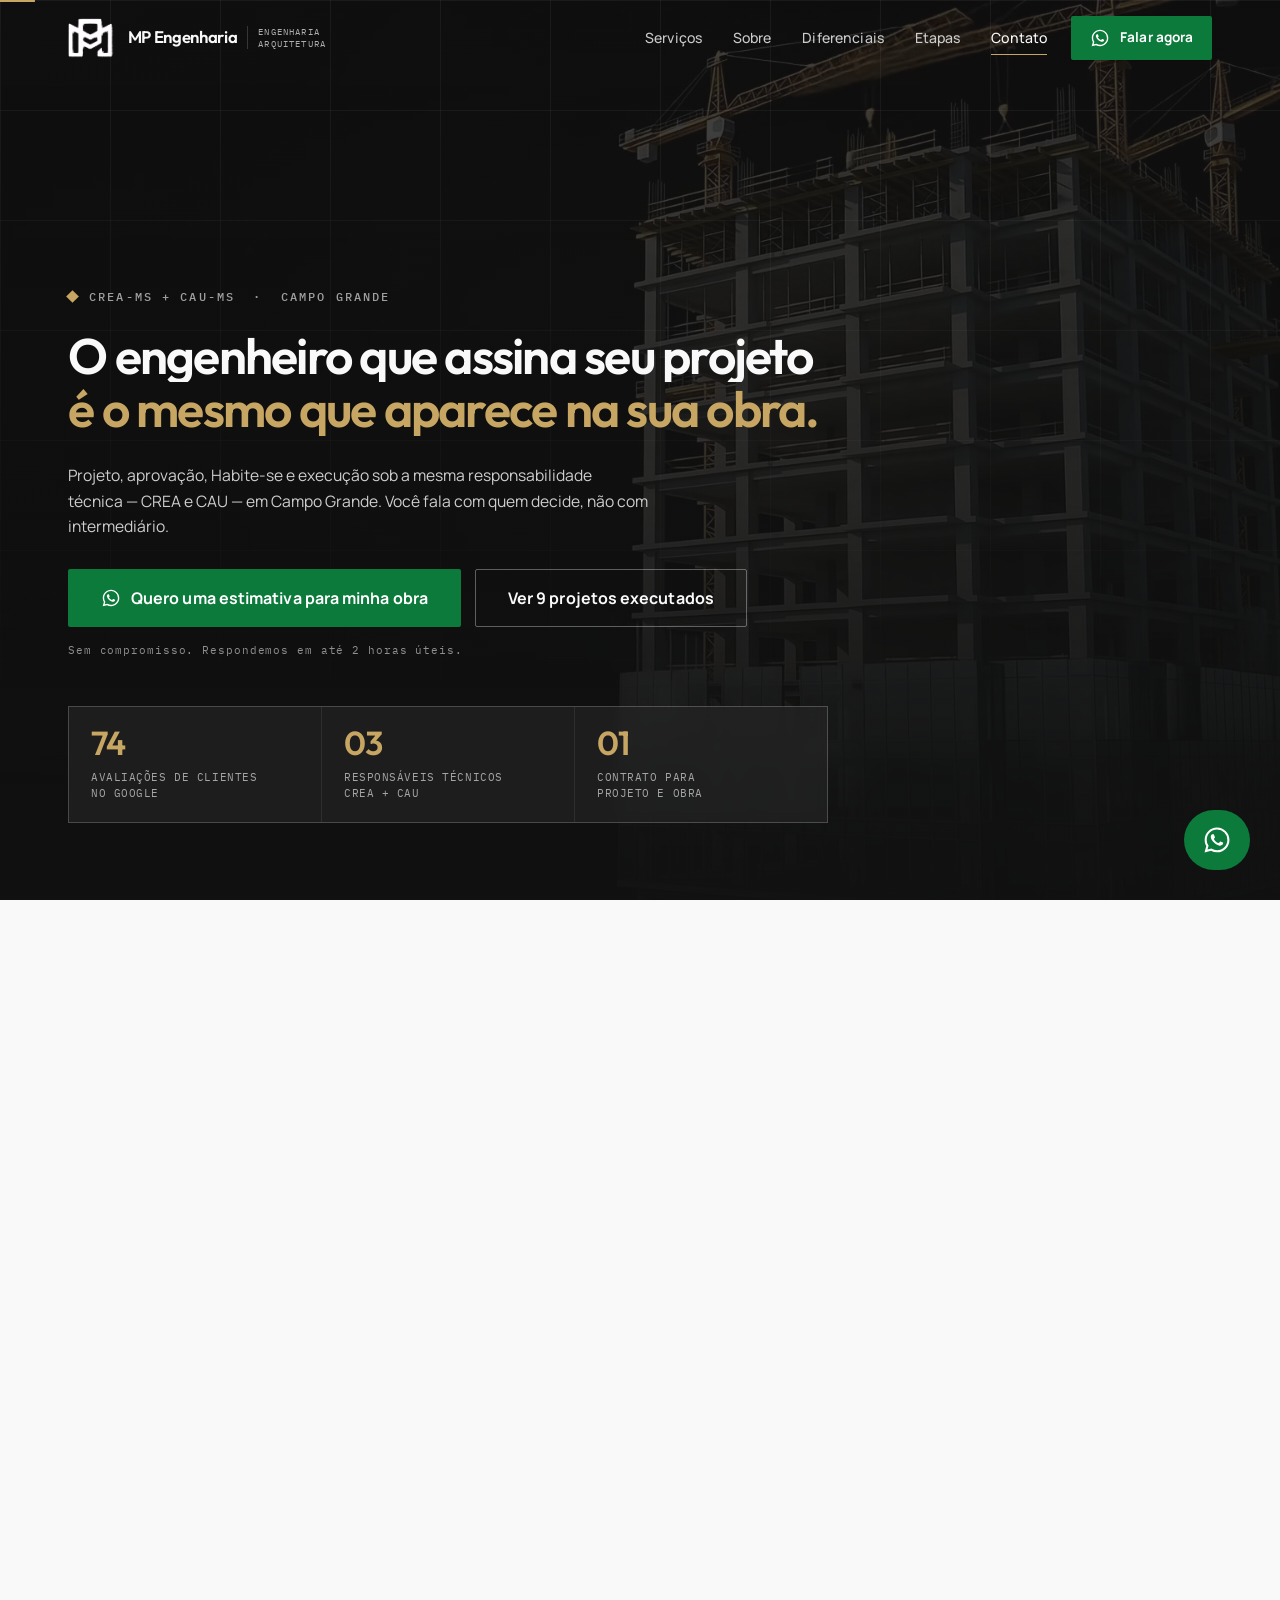
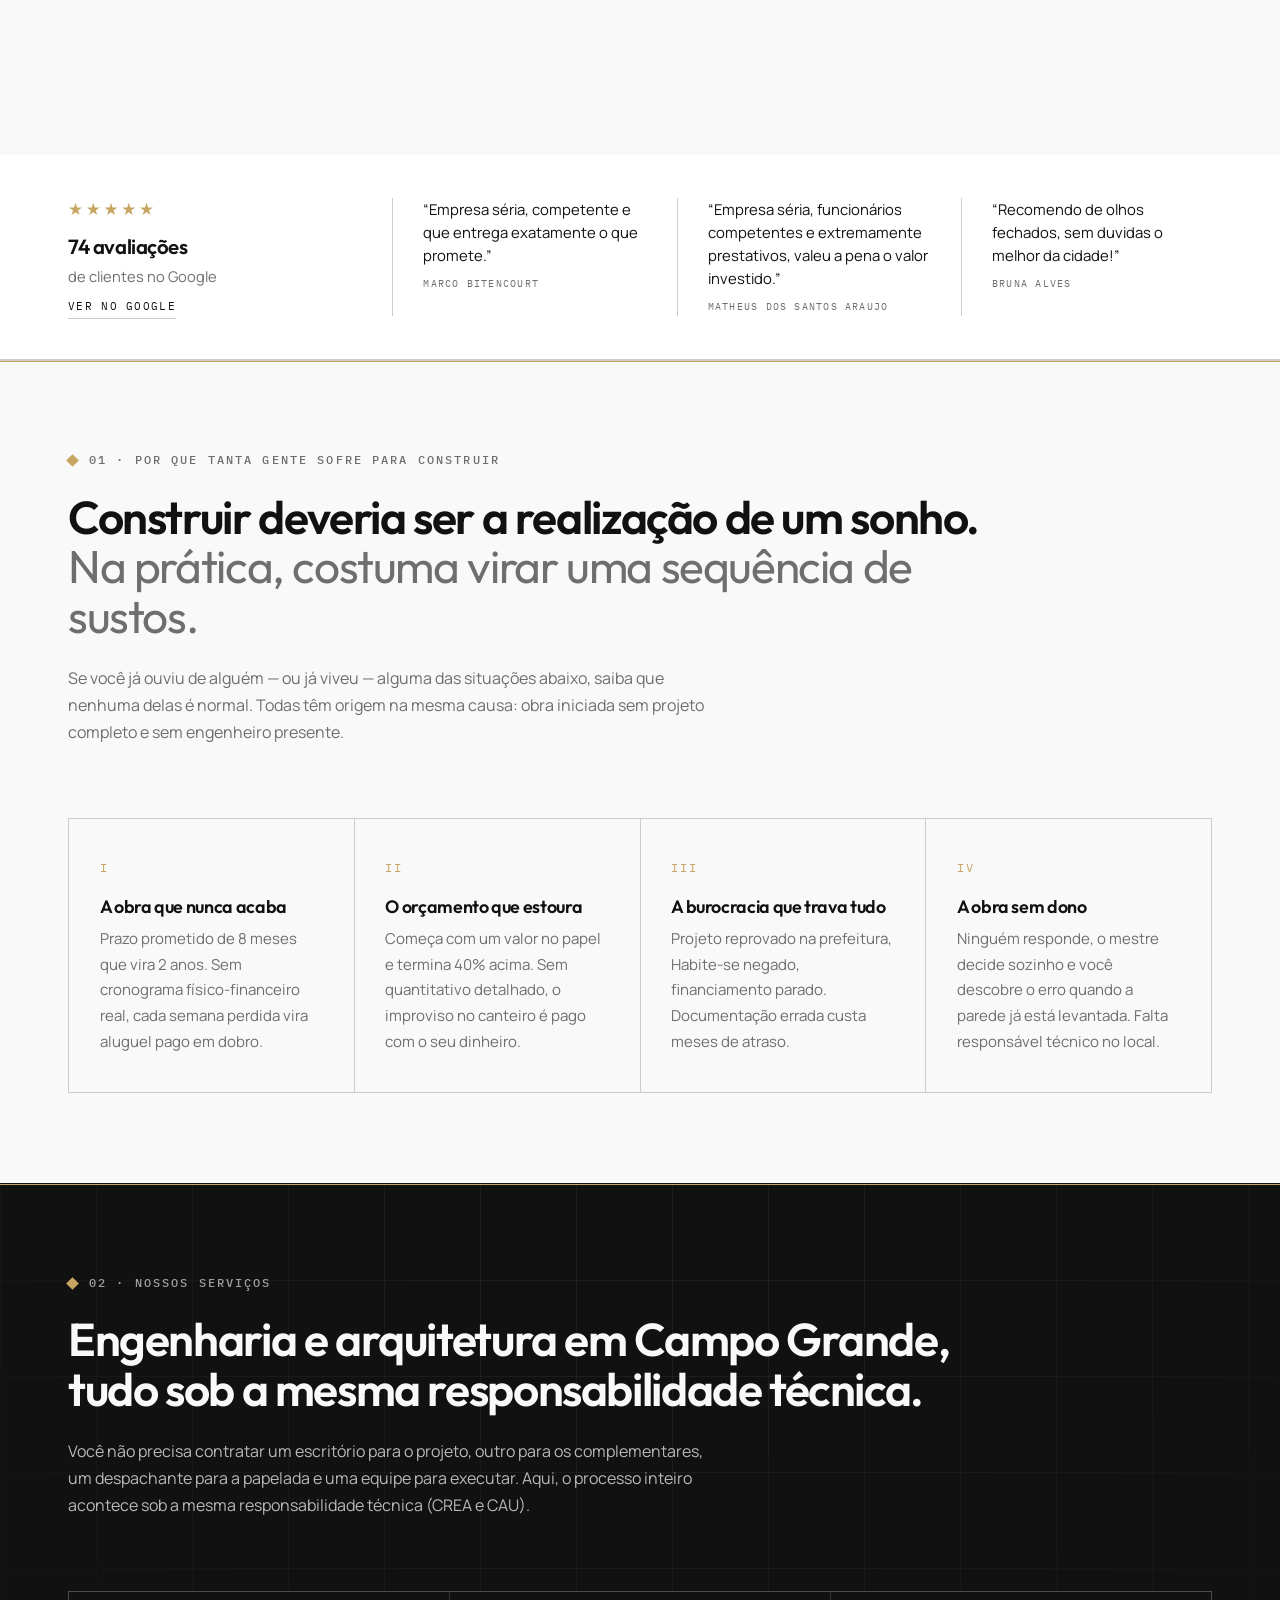
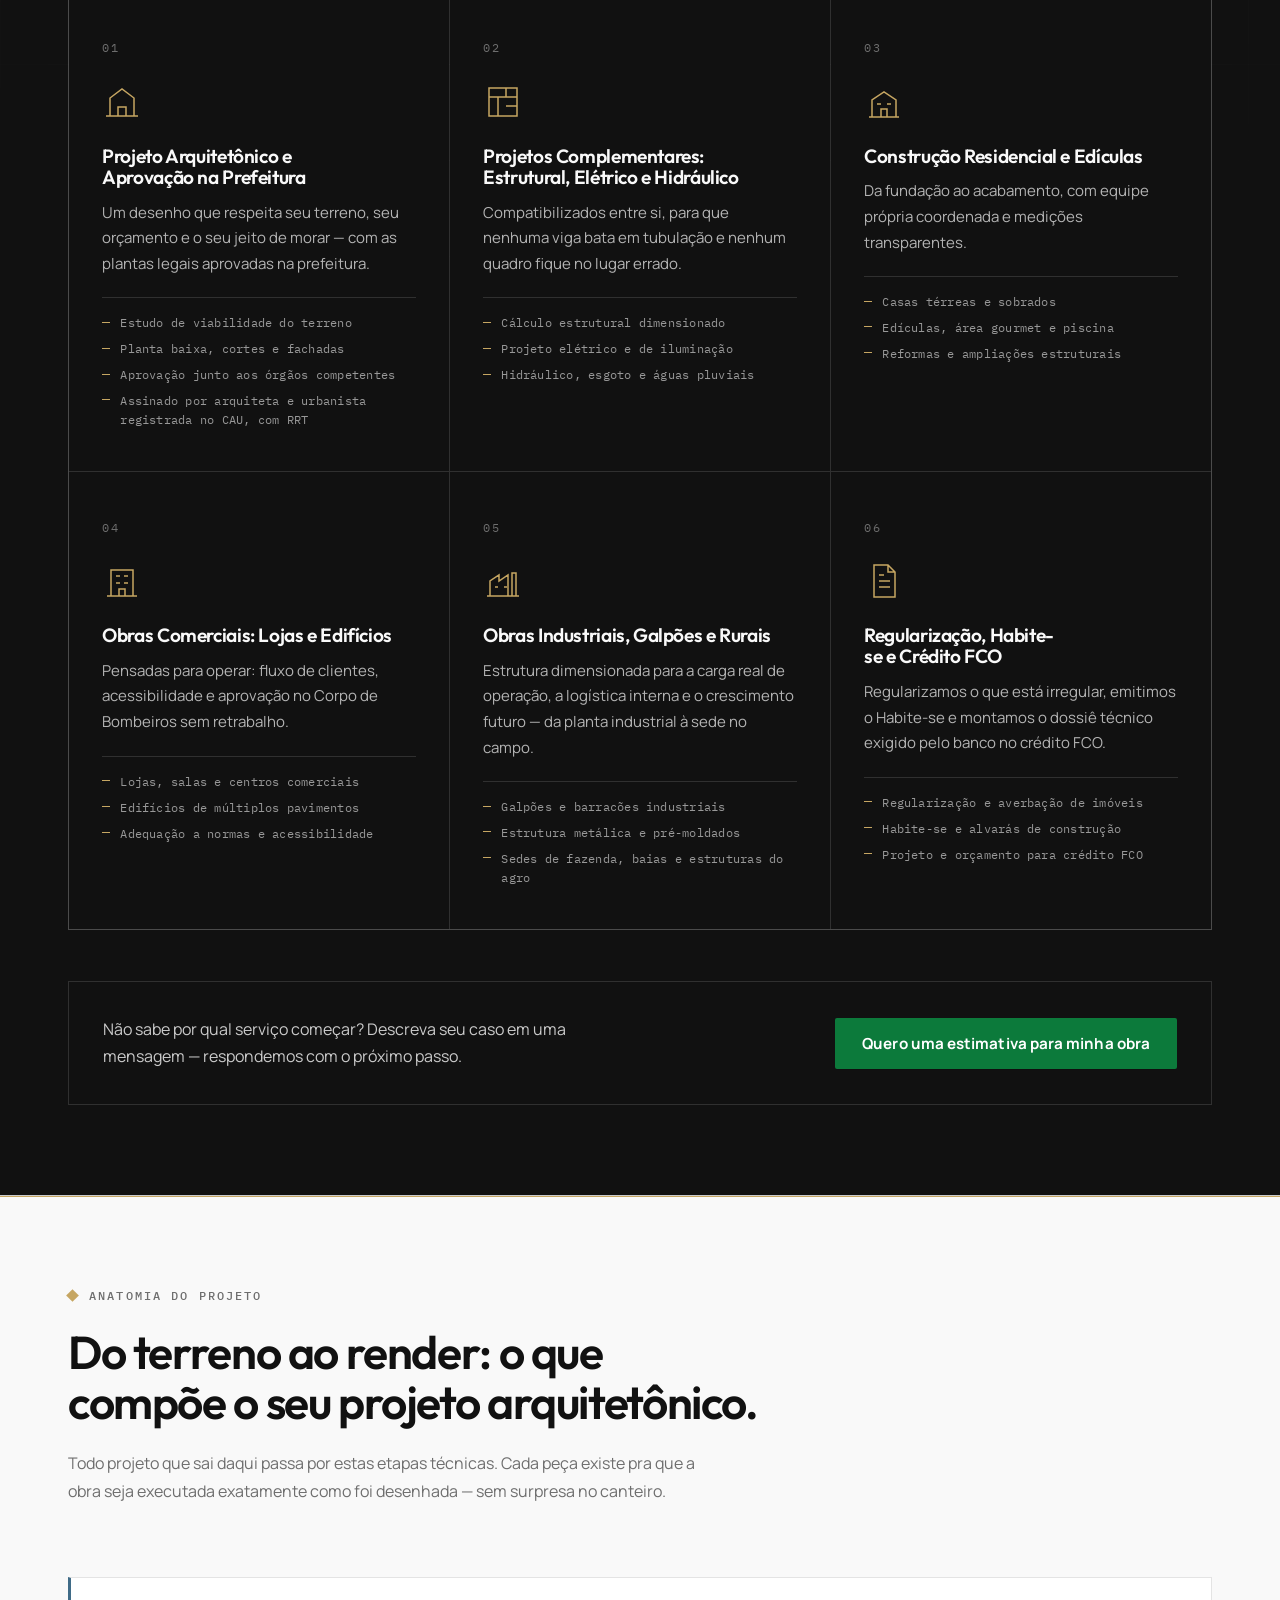
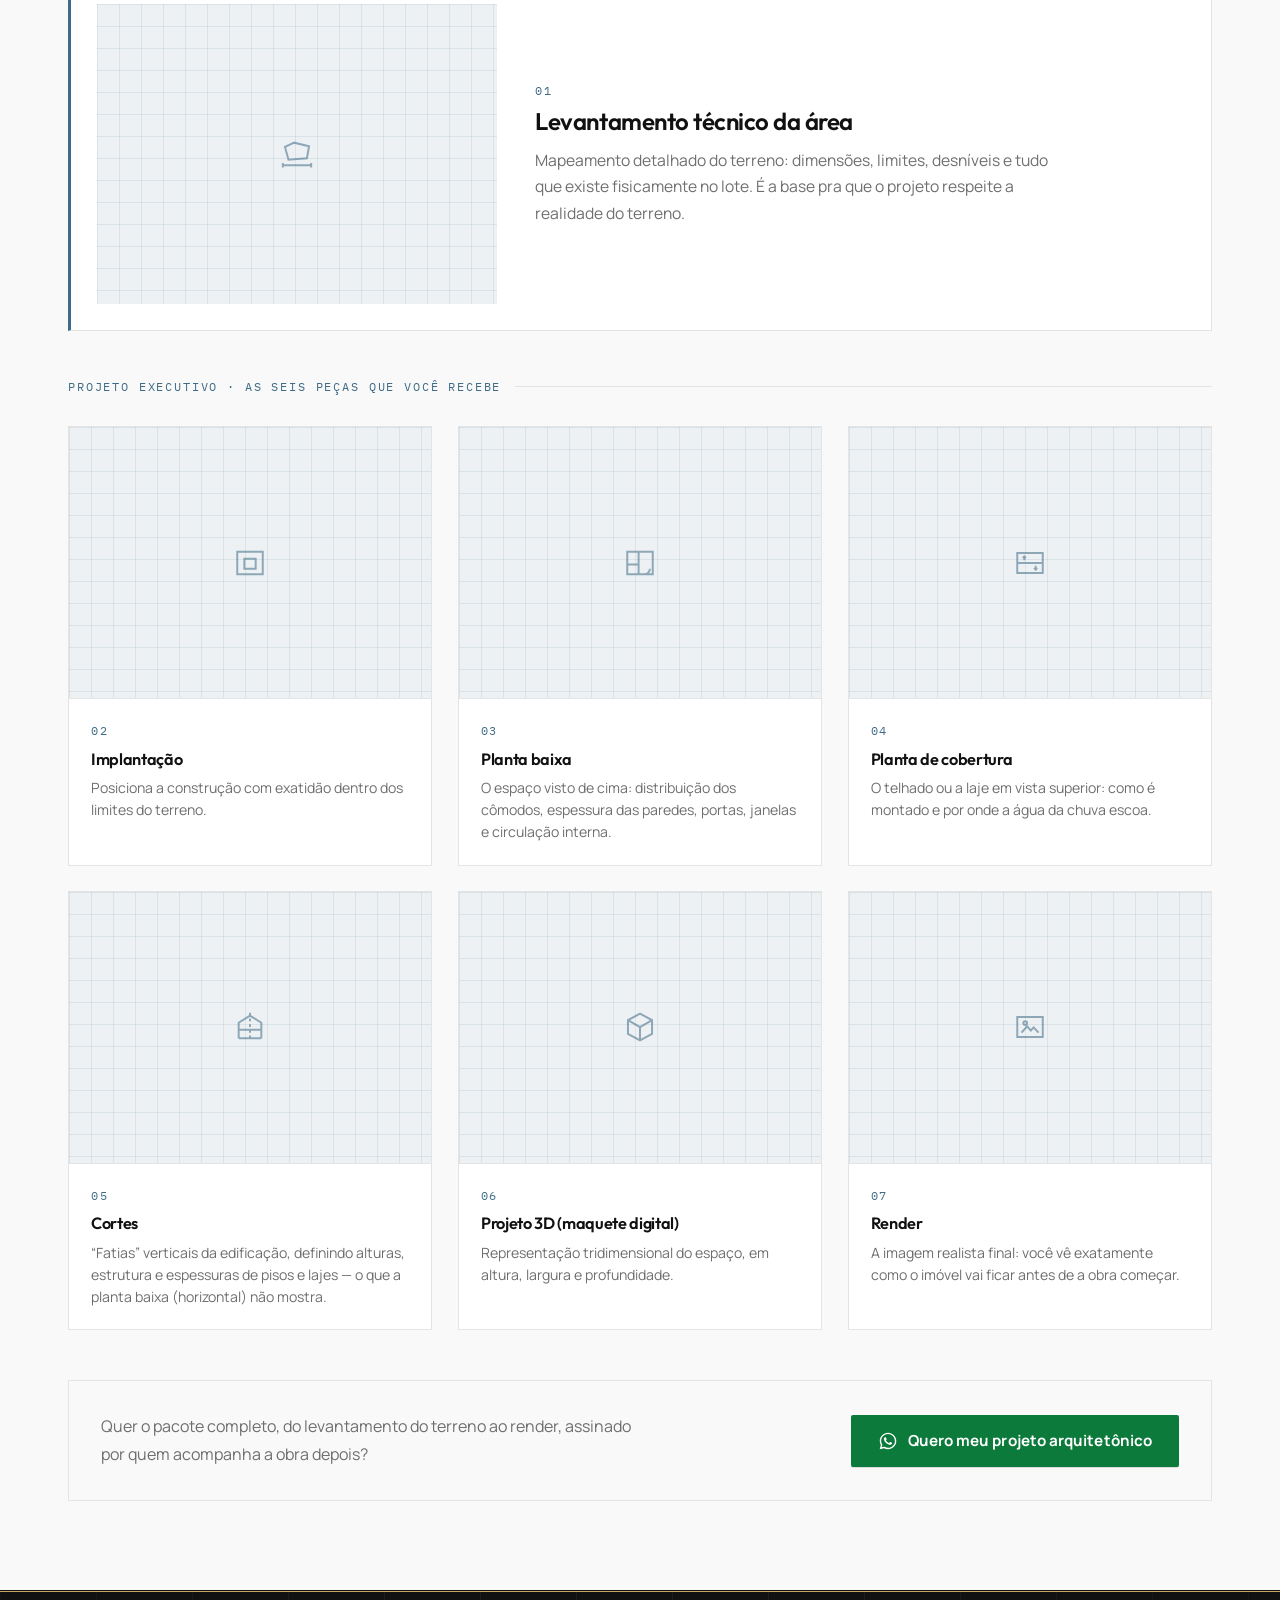
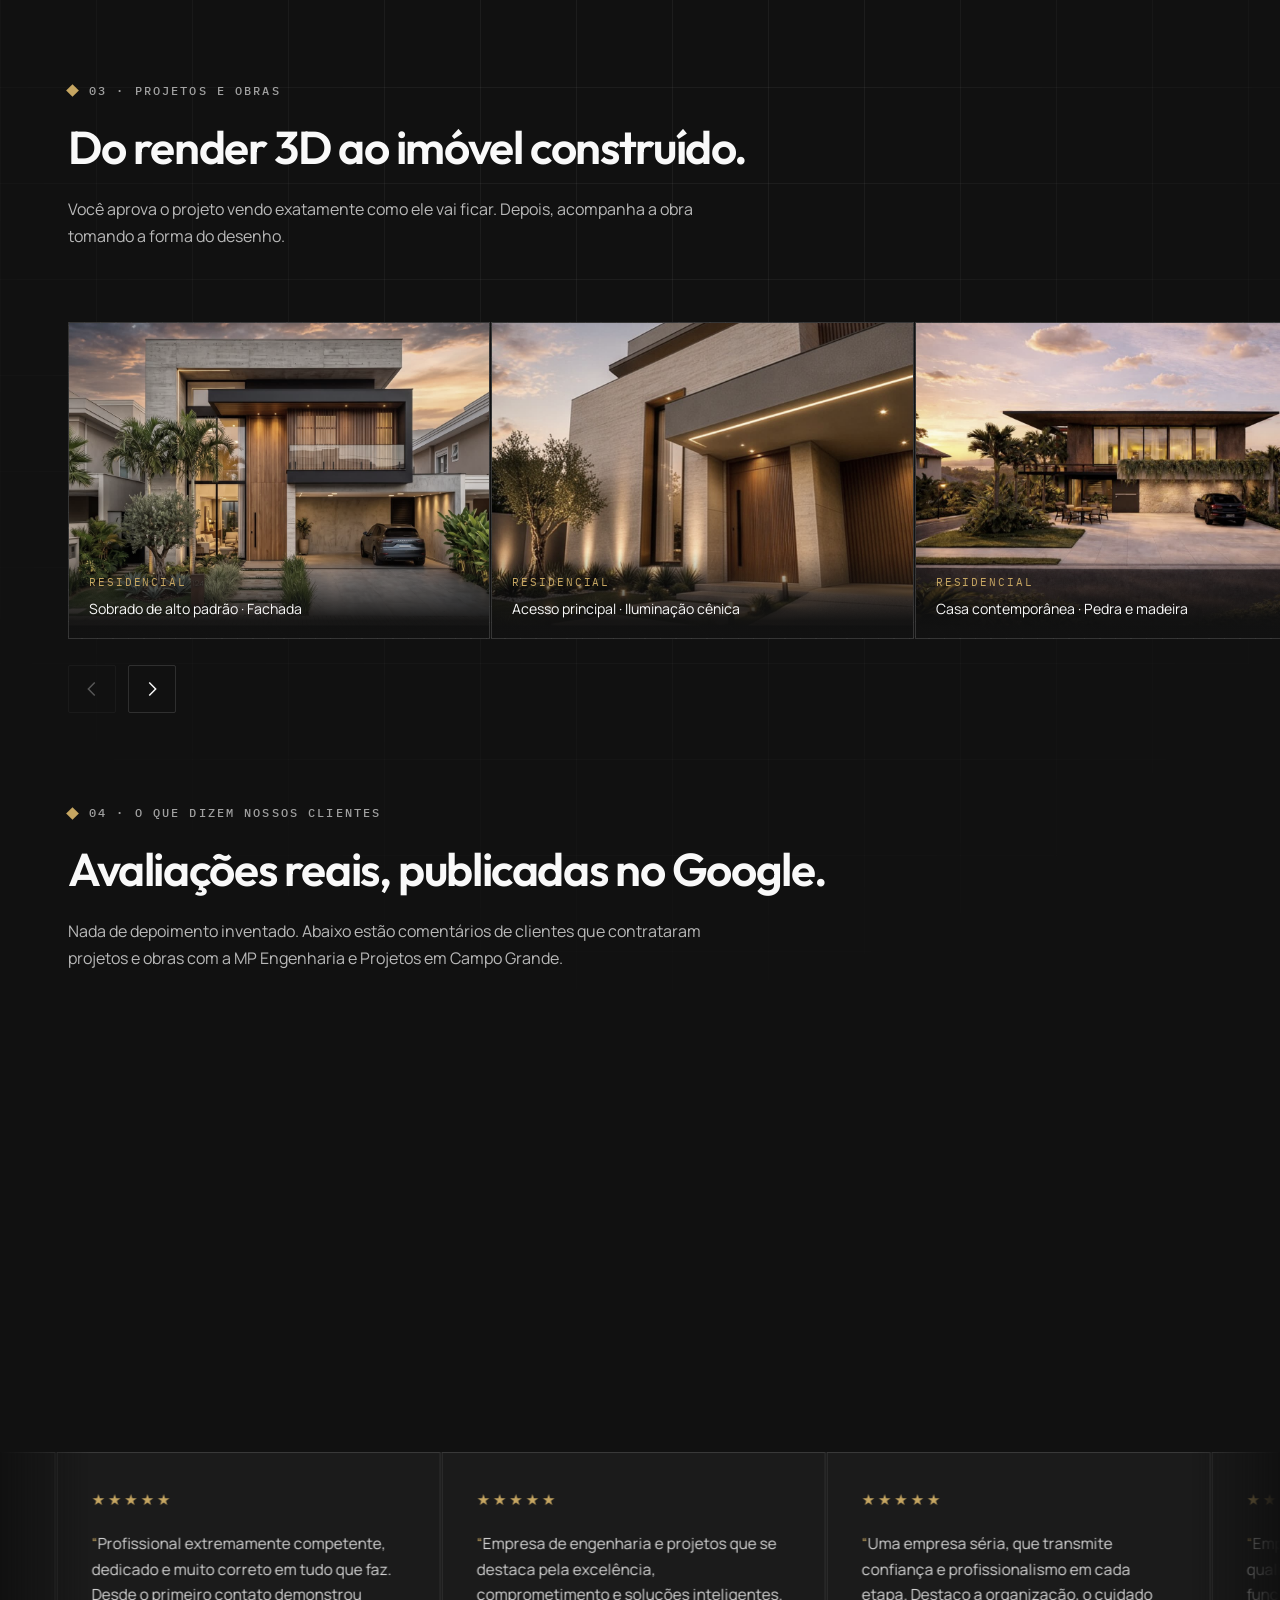
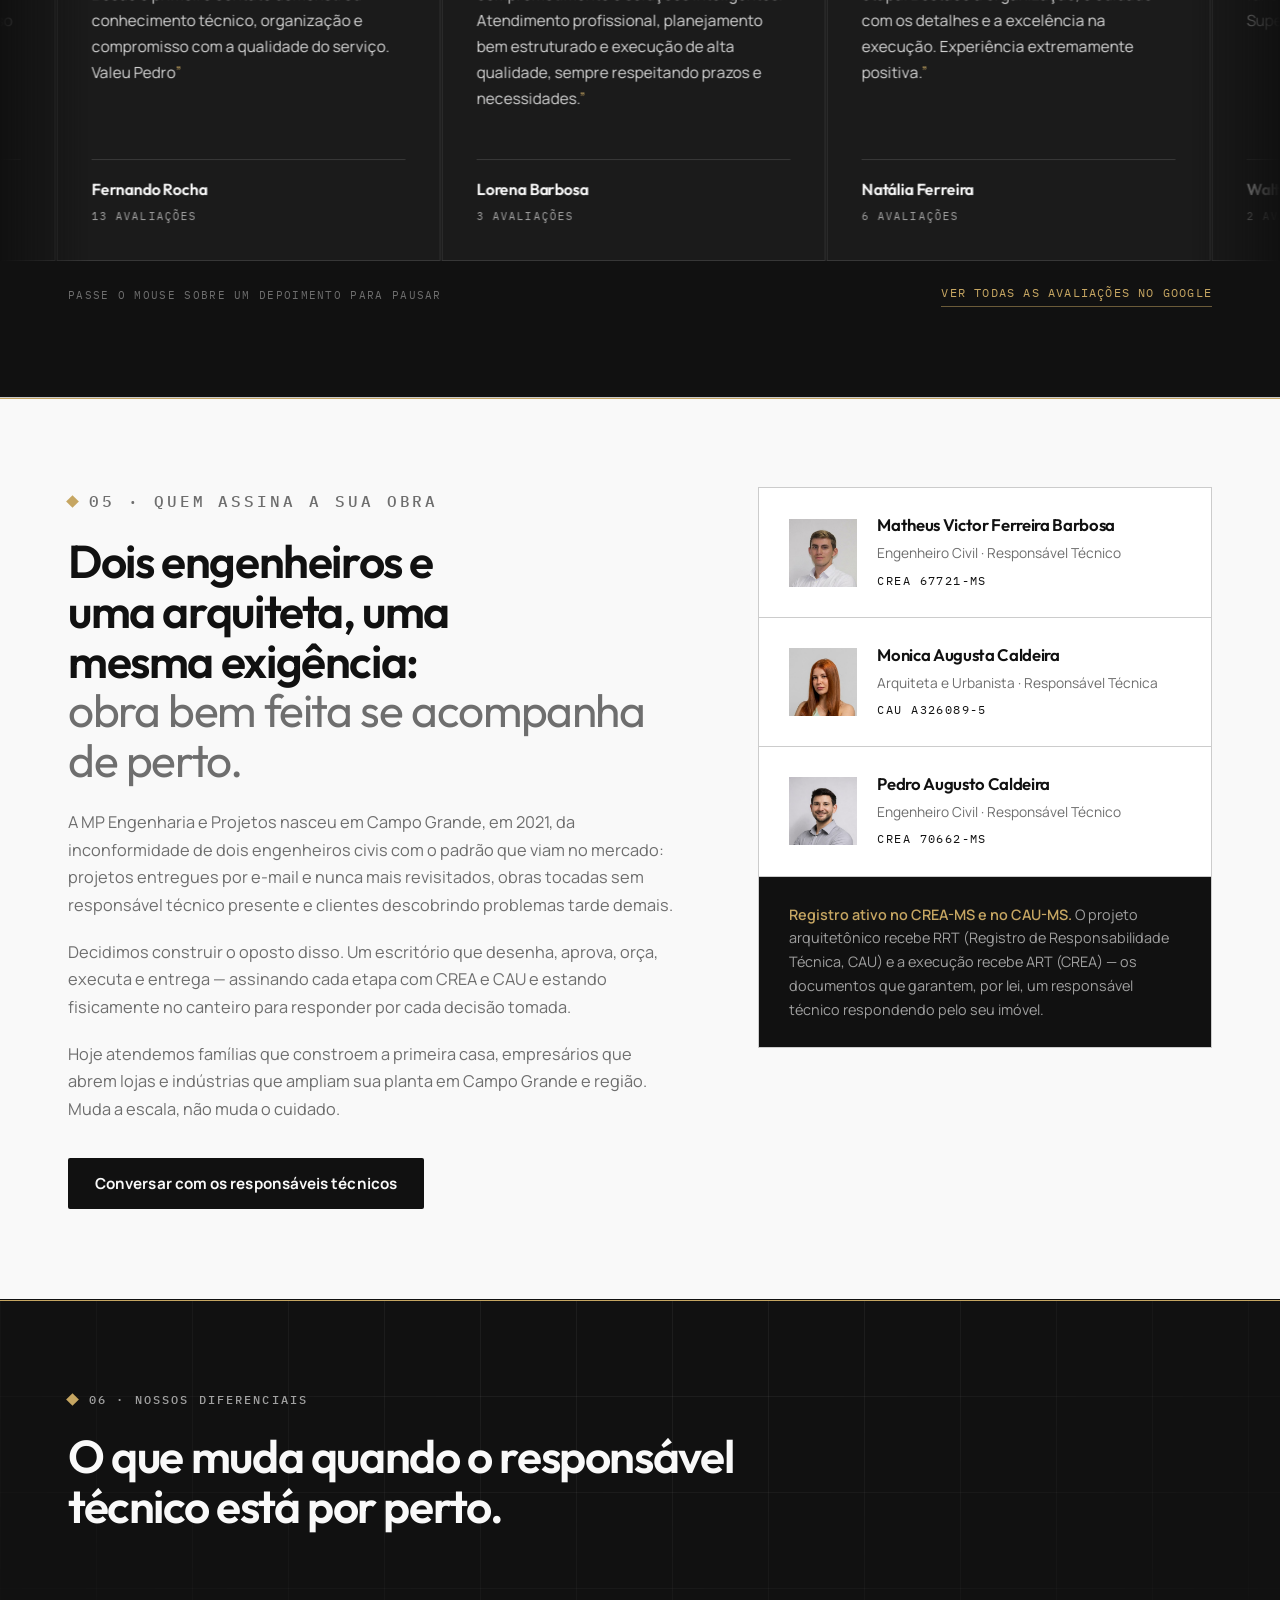
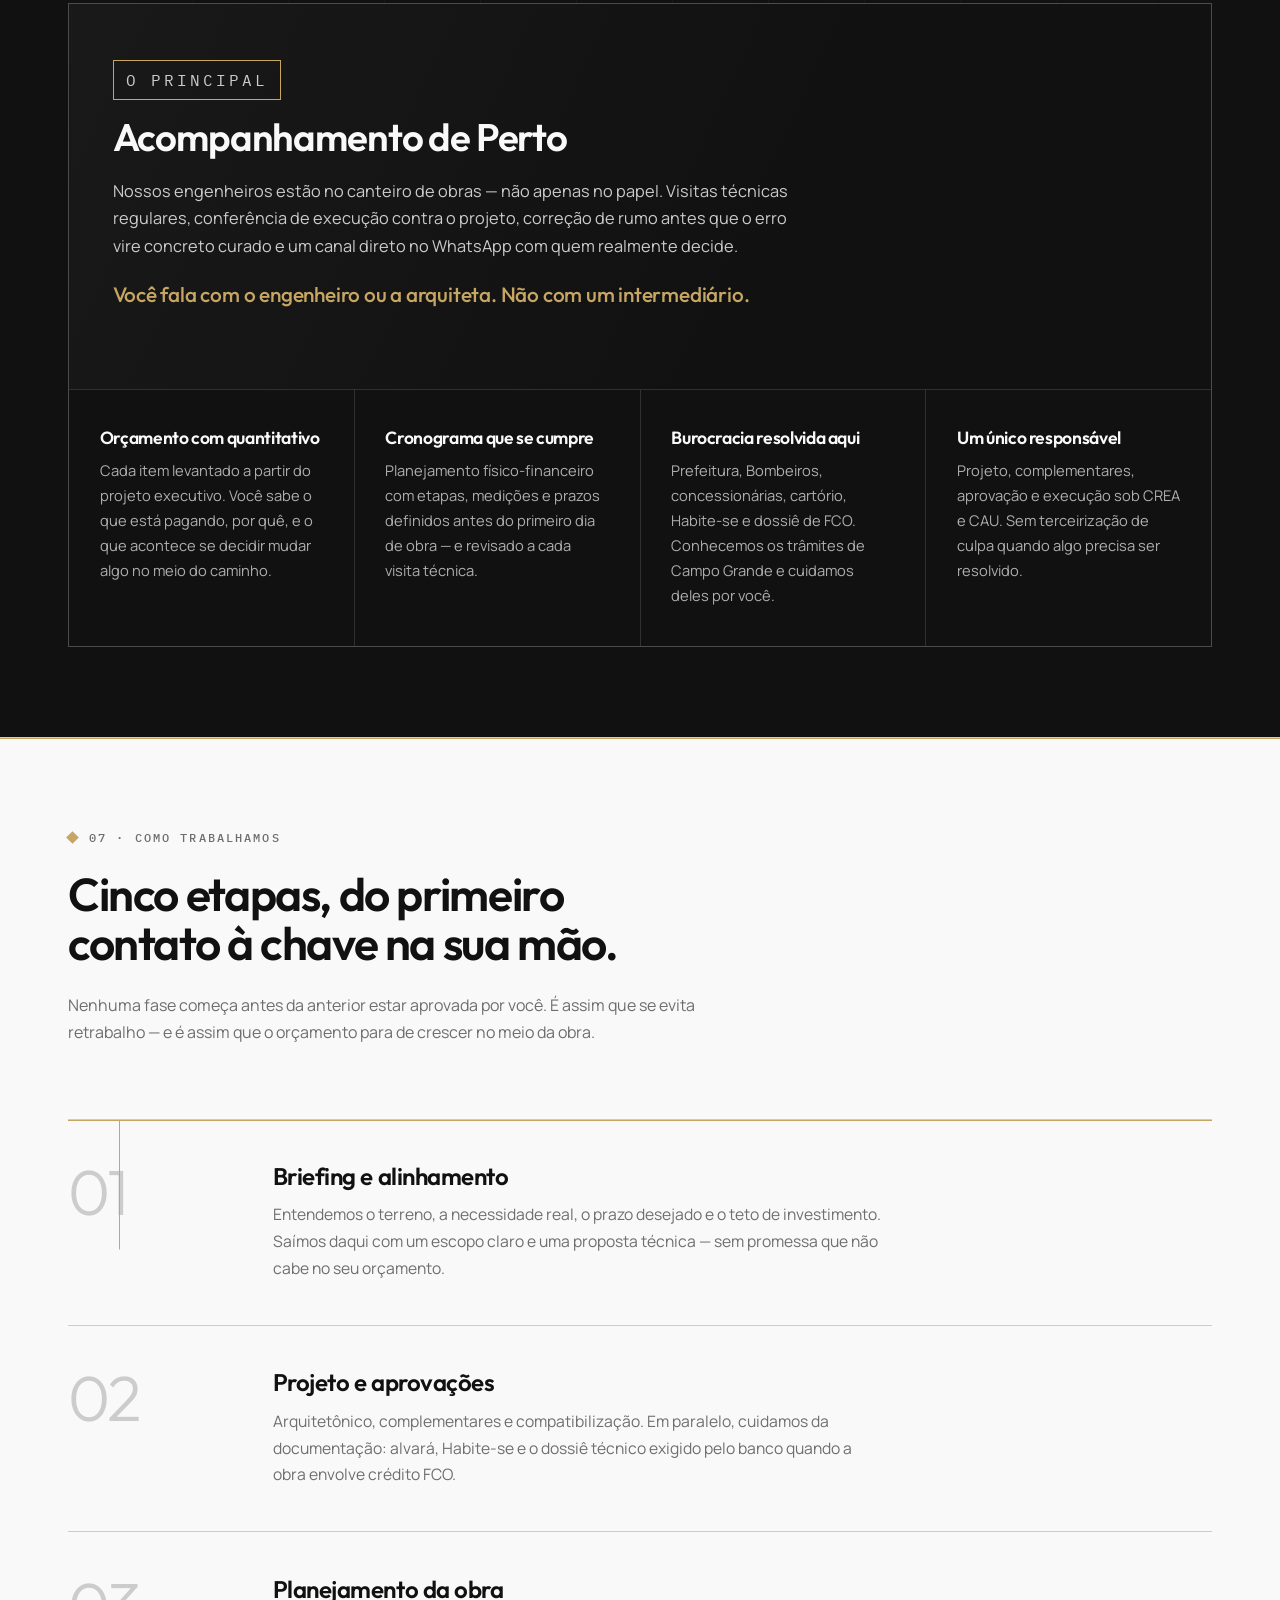
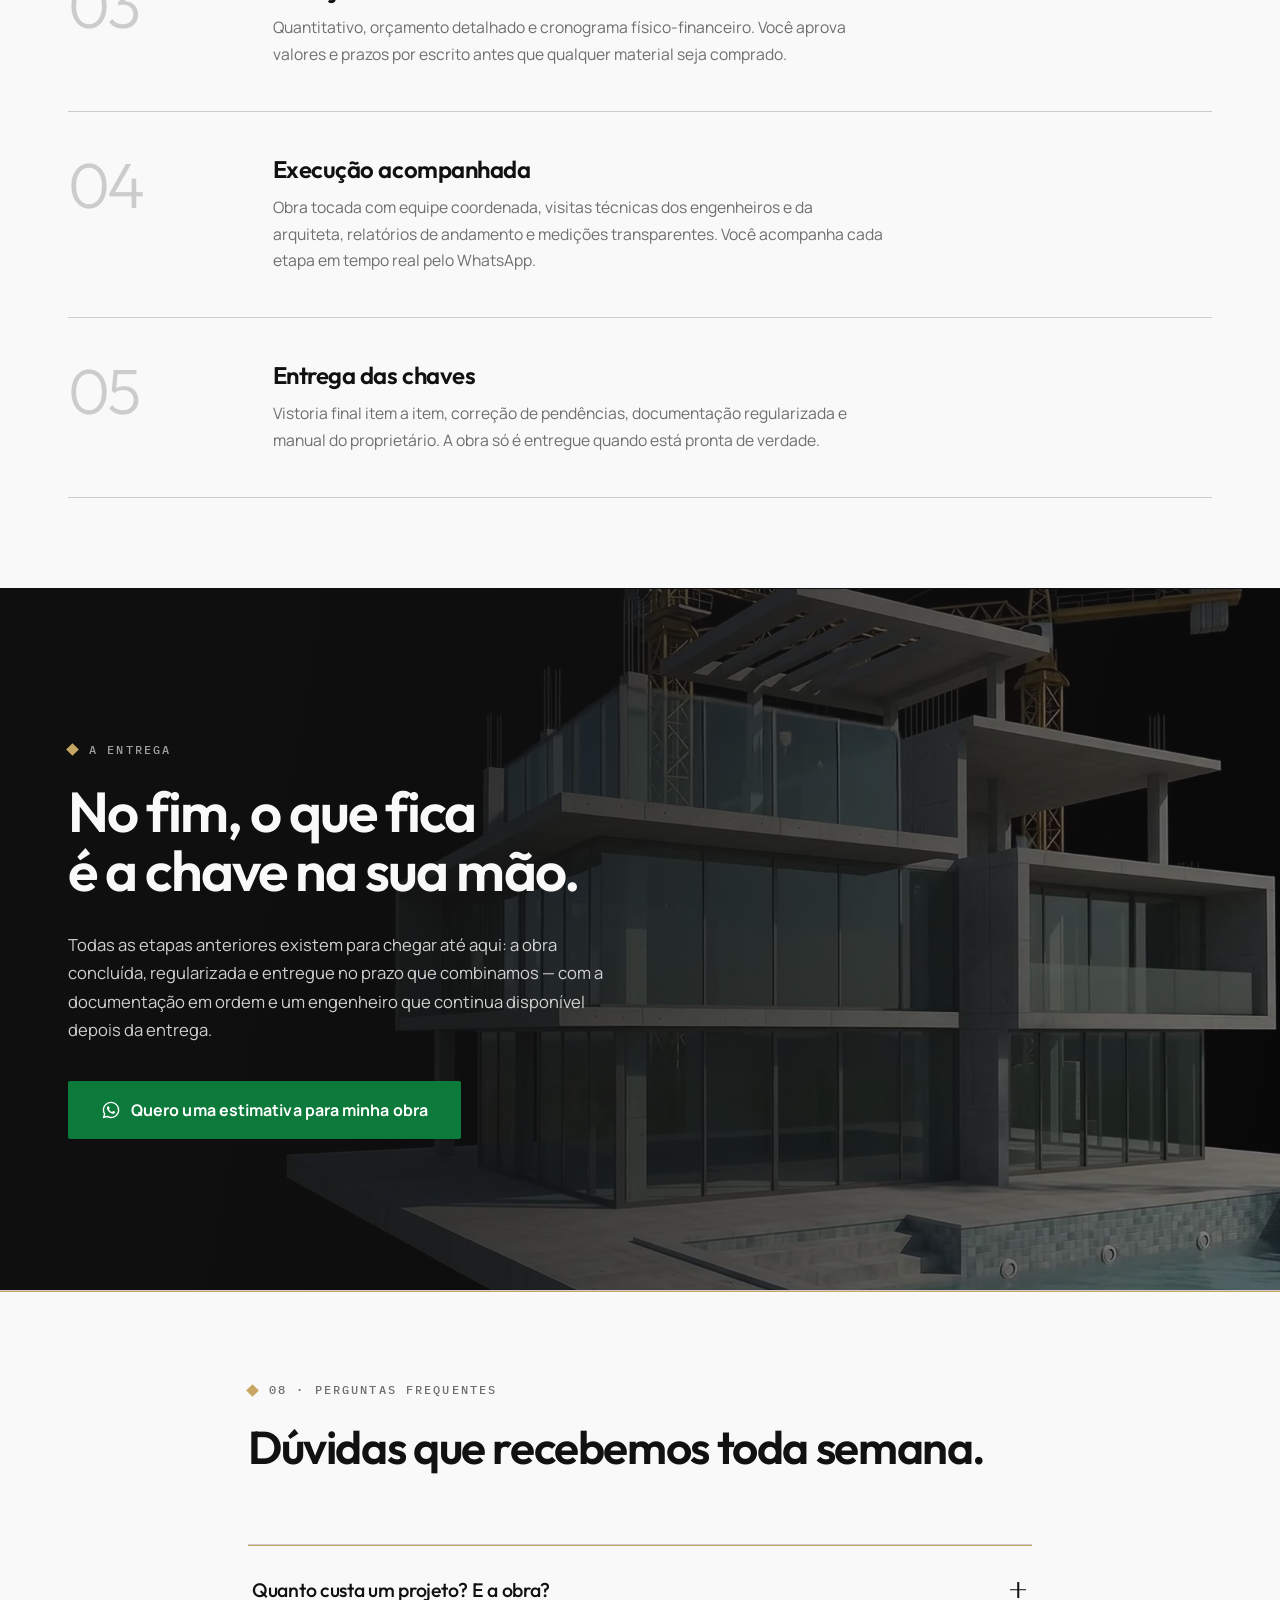
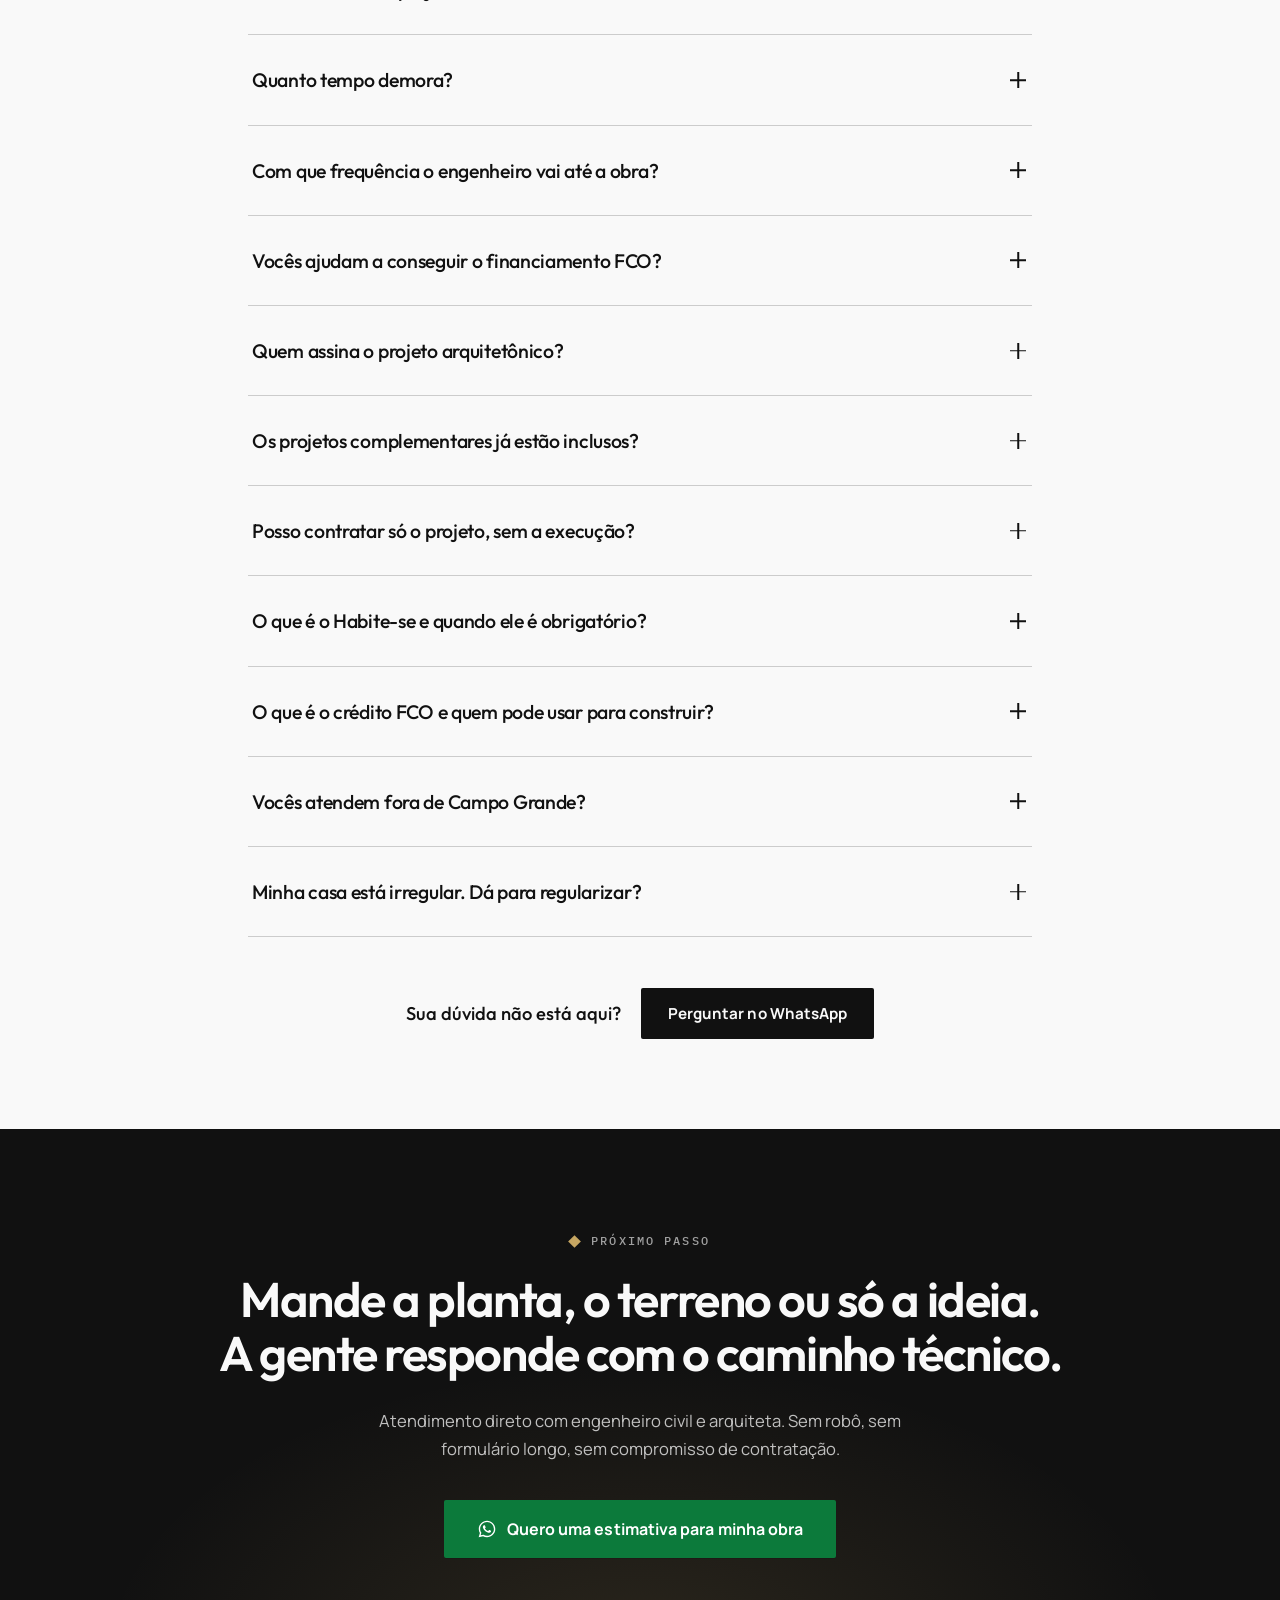
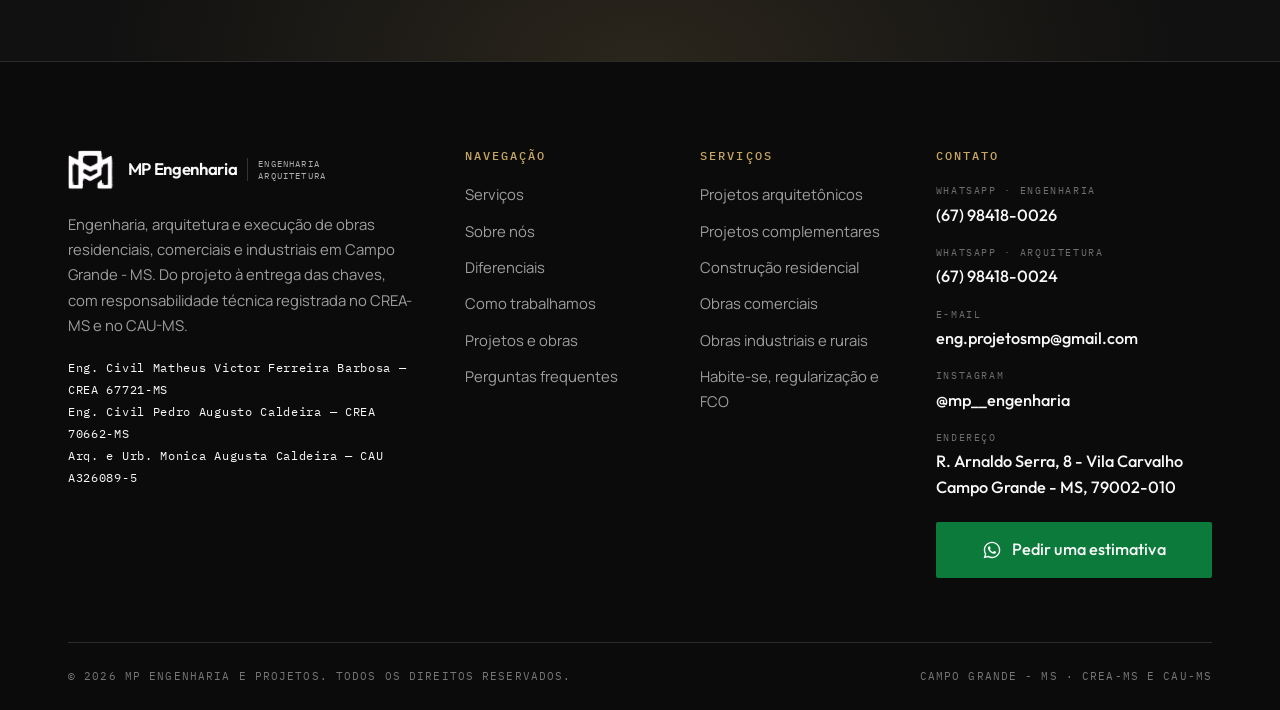
==== index.html @ cfa780ed "feat: equilibra arquitetura/CAU com engenharia/CREA no site O site tratava a empresa como escritório" ====
<!DOCTYPE html>
<html lang="pt-BR">
<head>
<meta charset="UTF-8">
<meta name="viewport" content="width=device-width, initial-scale=1.0">

<!-- ============================================================
     SEO BÁSICO · EDITE AQUI OS TEXTOS DE BUSCA E REDES SOCIAIS
     ============================================================ -->
<title>Engenharia Civil e Arquitetura em Campo Grande - MS | MP</title>
<meta name="description" content="Projeto arquitetônico, Habite-se, regularização, crédito FCO e construção residencial, comercial e industrial em Campo Grande - MS. CREA-MS e CAU-MS ativos.">
<meta name="keywords" content="engenharia civil Campo Grande, engenheiro civil Campo Grande MS, projeto arquitetônico Campo Grande, construtora Campo Grande MS, Habite-se Campo Grande, regularização de imóvel Campo Grande, financiamento FCO Mato Grosso do Sul, projeto estrutural Campo Grande, galpão industrial Campo Grande, edícula Campo Grande, arquiteta CAU Campo Grande, arquitetura residencial alto padrão, projeto de interiores Campo Grande">
<meta name="author" content="MP Engenharia e Projetos">
<meta name="robots" content="index, follow">
<link rel="canonical" href="https://www.mpengenhariaeprojetos.com.br/">
<meta name="theme-color" content="#111111">

<!-- Open Graph / WhatsApp / Facebook -->
<meta property="og:type" content="website">
<meta property="og:locale" content="pt_BR">
<meta property="og:site_name" content="MP Engenharia e Projetos">
<meta property="og:title" content="Engenharia Civil e Arquitetura em Campo Grande - MS | MP Engenharia">
<meta property="og:description" content="O engenheiro que assina seu projeto é o mesmo que aparece na sua obra. Projeto, Habite-se, FCO e execução em Campo Grande - MS, sob CREA e CAU.">
<meta property="og:url" content="https://www.mpengenhariaeprojetos.com.br/">
<!-- TROQUE pela imagem de compartilhamento (1200x630px) -->
<meta property="og:image" content="https://www.mpengenhariaeprojetos.com.br/assets/img/og-mp-engenharia.jpg">
<meta property="og:image:width" content="1200">
<meta property="og:image:height" content="630">
<meta property="og:image:alt" content="Residência de alto padrão projetada pela MP Engenharia e Projetos em Campo Grande - MS">
<meta name="twitter:card" content="summary_large_image">
<meta name="twitter:title" content="Engenharia Civil e Arquitetura em Campo Grande - MS | MP Engenharia">
<meta name="twitter:description" content="Projeto, Habite-se, crédito FCO e execução de obras em Campo Grande - MS, sob CREA e CAU.">
<meta name="twitter:image" content="https://www.mpengenhariaeprojetos.com.br/assets/img/og-mp-engenharia.jpg">

<!-- Sinais geográficos. Não são fator de ranqueamento no Google, mas são
     lidos por agregadores e por alguns rastreadores de IA para confirmar
     onde a empresa atua. -->
<meta name="geo.region" content="BR-MS">
<meta name="geo.placename" content="Campo Grande, Mato Grosso do Sul">
<meta name="geo.position" content="-20.4697;-54.6201">
<meta name="ICBM" content="-20.4697, -54.6201">

<!-- Resumo do negócio para rastreadores de IA (ver /llms.txt) -->
<link rel="alternate" type="text/plain" href="/llms.txt" title="Resumo para assistentes de IA">

<!-- Favicon -->
<link rel="icon" href="assets/img/favicon.svg" type="image/svg+xml">
<link rel="apple-touch-icon" href="assets/img/logo-mp-dark.png">

<!-- ============================================================
     TIPOGRAFIA · hospedada no próprio projeto
     Sem chamadas a fonts.googleapis.com: elimina duas conexões a
     servidor externo no caminho crítico. Para regenerar os arquivos,
     veja a seção "Fontes" no LEIA-ME.
     ============================================================ -->

<link rel="stylesheet" href="assets/css/style.css">


<!-- ============================================================
     DADOS ESTRUTURADOS (Schema.org)
     Um grafo único com entidades ligadas por @id: empresa, site,
     página, os dois engenheiros com o CREA de cada um, o catálogo
     de serviços e o FAQ. É o formato que o Google e os buscadores
     com IA leem melhor para entender quem faz o quê, e onde.
     Ao trocar de domínio, use Localizar e Substituir.
     ============================================================ -->
<script type="application/ld+json">
{
  "@context": "https://schema.org",
  "@graph": [
    {
      "@type": "WebSite",
      "@id": "https://www.mpengenhariaeprojetos.com.br/#site",
      "url": "https://www.mpengenhariaeprojetos.com.br/",
      "name": "MP Engenharia e Projetos",
      "inLanguage": "pt-BR",
      "publisher": {
        "@id": "https://www.mpengenhariaeprojetos.com.br/#empresa"
      }
    },
    {
      "@type": "WebPage",
      "@id": "https://www.mpengenhariaeprojetos.com.br/#pagina",
      "url": "https://www.mpengenhariaeprojetos.com.br/",
      "name": "Engenharia Civil e Arquitetura em Campo Grande - MS | MP Engenharia",
      "description": "Projeto arquitetônico, projetos complementares, aprovação na prefeitura, Habite-se, regularização e execução de obras em Campo Grande - MS, sob a mesma responsabilidade técnica.",
      "isPartOf": {
        "@id": "https://www.mpengenhariaeprojetos.com.br/#site"
      },
      "about": {
        "@id": "https://www.mpengenhariaeprojetos.com.br/#empresa"
      },
      "primaryImageOfPage": {
        "@id": "https://www.mpengenhariaeprojetos.com.br/#imagem"
      },
      "inLanguage": "pt-BR"
    },
    {
      "@type": "ImageObject",
      "@id": "https://www.mpengenhariaeprojetos.com.br/#imagem",
      "url": "https://www.mpengenhariaeprojetos.com.br/assets/img/og-mp-engenharia.jpg",
      "width": 1200,
      "height": 630,
      "caption": "Residência de alto padrão projetada pela MP Engenharia e Projetos em Campo Grande - MS"
    },
    {
      "@type": [
        "GeneralContractor",
        "ProfessionalService"
      ],
      "@id": "https://www.mpengenhariaeprojetos.com.br/#empresa",
      "name": "MP Engenharia e Projetos",
      "alternateName": "MP Engenharia",
      "description": "Escritório de engenharia civil e arquitetura em Campo Grande - MS. Faz projeto arquitetônico, projetos complementares, aprovação na prefeitura, Habite-se, regularização de imóveis, dossiê técnico para crédito FCO e execução de obras residenciais, comerciais e industriais, tudo sob a mesma responsabilidade técnica registrada no CREA-MS.",
      "slogan": "O engenheiro que assina seu projeto é o mesmo que aparece na sua obra.",
      "url": "https://www.mpengenhariaeprojetos.com.br/",
      "logo": {
        "@id": "https://www.mpengenhariaeprojetos.com.br/#logo"
      },
      "image": {
        "@id": "https://www.mpengenhariaeprojetos.com.br/#imagem"
      },
      "telephone": [
        "+5567984180026",
        "+5567984180024"
      ],
      "email": "eng.projetosmp@gmail.com",
      "foundingDate": "2021",
      "currenciesAccepted": "BRL",
      "address": {
        "@type": "PostalAddress",
        "streetAddress": "R. Arnaldo Serra, 8 - Vila Carvalho",
        "addressLocality": "Campo Grande",
        "addressRegion": "MS",
        "postalCode": "79002-010",
        "addressCountry": "BR"
      },
      "areaServed": [
        {
          "@type": "City",
          "name": "Campo Grande",
          "containedInPlace": {
            "@type": "State",
            "name": "Mato Grosso do Sul"
          }
        },
        {
          "@type": "State",
          "name": "Mato Grosso do Sul"
        }
      ],
      "serviceArea": {
        "@type": "GeoCircle",
        "name": "Campo Grande e região metropolitana",
        "geoMidpoint": {
          "@type": "GeoCoordinates",
          "latitude": -20.4697,
          "longitude": -54.6201
        },
        "geoRadius": 60000
      },
      "knowsLanguage": "pt-BR",
      "knowsAbout": [
        "Engenharia civil",
        "Arquitetura",
        "Projeto estrutural",
        "Projeto elétrico",
        "Projeto hidrossanitário",
        "Habite-se",
        "Regularização de imóveis",
        "Alvará de construção",
        "Financiamento FCO",
        "Construção residencial",
        "Obra comercial",
        "Obra industrial",
        "ART - Anotação de Responsabilidade Técnica"
      ],
      "sameAs": [
        "https://www.instagram.com/mp__engenharia"
      ],
      "employee": [
        {
          "@id": "https://www.mpengenhariaeprojetos.com.br/#matheus"
        },
        {
          "@id": "https://www.mpengenhariaeprojetos.com.br/#monica"
        },
        {
          "@id": "https://www.mpengenhariaeprojetos.com.br/#pedro"
        }
      ],
      "hasOfferCatalog": {
        "@type": "OfferCatalog",
        "name": "Serviços de engenharia e arquitetura em Campo Grande - MS",
        "itemListElement": [
          {
            "@type": "Offer",
            "position": 1,
            "itemOffered": {
              "@type": "Service",
              "name": "Projeto Arquitetônico e Aprovação na Prefeitura",
              "description": "Estudo de viabilidade do terreno, planta baixa, cortes, fachadas e aprovação junto aos órgãos competentes de Campo Grande - MS.",
              "serviceType": "Projeto Arquitetônico e Aprovação na Prefeitura",
              "provider": {
                "@id": "https://www.mpengenhariaeprojetos.com.br/#empresa"
              },
              "areaServed": {
                "@type": "City",
                "name": "Campo Grande"
              }
            }
          },
          {
            "@type": "Offer",
            "position": 2,
            "itemOffered": {
              "@type": "Service",
              "name": "Projetos Complementares: Estrutural, Elétrico e Hidráulico",
              "description": "Cálculo estrutural dimensionado, projeto elétrico e de iluminação, hidráulico, esgoto e águas pluviais, compatibilizados entre si.",
              "serviceType": "Projetos Complementares: Estrutural, Elétrico e Hidráulico",
              "provider": {
                "@id": "https://www.mpengenhariaeprojetos.com.br/#empresa"
              },
              "areaServed": {
                "@type": "City",
                "name": "Campo Grande"
              }
            }
          },
          {
            "@type": "Offer",
            "position": 3,
            "itemOffered": {
              "@type": "Service",
              "name": "Construção Residencial e Edículas",
              "description": "Execução de casas térreas, sobrados, edículas, área gourmet, piscina, reformas e ampliações estruturais em Campo Grande - MS.",
              "serviceType": "Construção Residencial e Edículas",
              "provider": {
                "@id": "https://www.mpengenhariaeprojetos.com.br/#empresa"
              },
              "areaServed": {
                "@type": "City",
                "name": "Campo Grande"
              }
            }
          },
          {
            "@type": "Offer",
            "position": 4,
            "itemOffered": {
              "@type": "Service",
              "name": "Obras Comerciais: Lojas e Edifícios",
              "description": "Construção de lojas, salas, centros comerciais e edifícios de múltiplos pavimentos, com adequação a normas e acessibilidade.",
              "serviceType": "Obras Comerciais: Lojas e Edifícios",
              "provider": {
                "@id": "https://www.mpengenhariaeprojetos.com.br/#empresa"
              },
              "areaServed": {
                "@type": "City",
                "name": "Campo Grande"
              }
            }
          },
          {
            "@type": "Offer",
            "position": 5,
            "itemOffered": {
              "@type": "Service",
              "name": "Obras Industriais e Galpões",
              "description": "Galpões, barracões e ampliações industriais em estrutura metálica ou pré-moldados, com pisos de alta resistência e docas.",
              "serviceType": "Obras Industriais e Galpões",
              "provider": {
                "@id": "https://www.mpengenhariaeprojetos.com.br/#empresa"
              },
              "areaServed": {
                "@type": "City",
                "name": "Campo Grande"
              }
            }
          },
          {
            "@type": "Offer",
            "position": 6,
            "itemOffered": {
              "@type": "Service",
              "name": "Regularização, Habite-se e Crédito FCO",
              "description": "Regularização e averbação de imóveis, emissão de Habite-se, alvarás de construção e dossiê técnico exigido pelos bancos no financiamento FCO.",
              "serviceType": "Regularização, Habite-se e Crédito FCO",
              "provider": {
                "@id": "https://www.mpengenhariaeprojetos.com.br/#empresa"
              },
              "areaServed": {
                "@type": "City",
                "name": "Campo Grande"
              }
            }
          }
        ]
      }
    },
    {
      "@type": "ImageObject",
      "@id": "https://www.mpengenhariaeprojetos.com.br/#logo",
      "url": "https://www.mpengenhariaeprojetos.com.br/assets/img/logo-mp-dark.png",
      "width": 220,
      "height": 185,
      "caption": "Logotipo da MP Engenharia e Projetos"
    },
    {
      "@type": "Person",
      "@id": "https://www.mpengenhariaeprojetos.com.br/#matheus",
      "name": "Matheus Victor Ferreira Barbosa",
      "givenName": "Matheus",
      "familyName": "Ferreira Barbosa",
      "jobTitle": "Engenheiro Civil",
      "worksFor": {
        "@id": "https://www.mpengenhariaeprojetos.com.br/#empresa"
      },
      "hasCredential": {
        "@type": "EducationalOccupationalCredential",
        "credentialCategory": "Registro profissional",
        "recognizedBy": {
          "@type": "Organization",
          "name": "CREA-MS",
          "alternateName": "Conselho Regional de Engenharia e Agronomia de Mato Grosso do Sul"
        },
        "identifier": "CREA 67721-MS"
      }
    },
    {
      "@type": "Person",
      "@id": "https://www.mpengenhariaeprojetos.com.br/#pedro",
      "name": "Pedro Augusto Caldeira",
      "givenName": "Pedro",
      "familyName": "Caldeira",
      "jobTitle": "Engenheiro Civil",
      "worksFor": {
        "@id": "https://www.mpengenhariaeprojetos.com.br/#empresa"
      },
      "hasCredential": {
        "@type": "EducationalOccupationalCredential",
        "credentialCategory": "Registro profissional",
        "recognizedBy": {
          "@type": "Organization",
          "name": "CREA-MS",
          "alternateName": "Conselho Regional de Engenharia e Agronomia de Mato Grosso do Sul"
        },
        "identifier": "CREA 70662-MS"
      }
    },
    {
      "@type": "Person",
      "@id": "https://www.mpengenhariaeprojetos.com.br/#monica",
      "name": "Monica Augusta Caldeira",
      "givenName": "Monica",
      "additionalName": "Augusta",
      "familyName": "Caldeira",
      "jobTitle": "Arquiteta e Urbanista",
      "worksFor": {
        "@id": "https://www.mpengenhariaeprojetos.com.br/#empresa"
      },
      "hasCredential": {
        "@type": "EducationalOccupationalCredential",
        "credentialCategory": "Registro profissional",
        "recognizedBy": {
          "@type": "Organization",
          "name": "CAU-MS",
          "alternateName": "Conselho de Arquitetura e Urbanismo de Mato Grosso do Sul"
        },
        "identifier": "CAU A326089-5"
      }
    },
    {
      "@type": "FAQPage",
      "@id": "https://www.mpengenhariaeprojetos.com.br/#faq",
      "isPartOf": {
        "@id": "https://www.mpengenhariaeprojetos.com.br/#pagina"
      },
      "inLanguage": "pt-BR",
      "mainEntity": [
        {
          "@type": "Question",
          "name": "Quanto custa um projeto? E a obra?",
          "acceptedAnswer": {
            "@type": "Answer",
            "text": "O orçamento é gratuito. Projetos são cobrados por metro quadrado e a execução, por percentual sobre o valor da obra . O valor final só é fechado depois do projeto executivo, com quantitativo item a item — é isso que impede o orçamento de crescer no meio do caminho."
          }
        },
        {
          "@type": "Question",
          "name": "Quanto tempo demora?",
          "acceptedAnswer": {
            "@type": "Answer",
            "text": "Projeto arquitetônico completo: de 30 a 45 dias. Aprovação na prefeitura: de 30 a 60 dias, conforme a fila do órgão. Obra residencial: de 8 a 14 meses, dependendo do porte. Você recebe o cronograma com datas antes de assinar."
          }
        },
        {
          "@type": "Question",
          "name": "Com que frequência o engenheiro vai até a obra?",
          "acceptedAnswer": {
            "@type": "Answer",
            "text": "No mínimo uma visita técnica por semana, e presença diária nas fases de fundação e estrutura. A cada visita você recebe fotos e um relatório de andamento, e tem o WhatsApp direto do engenheiro responsável."
          }
        },
        {
          "@type": "Question",
          "name": "Vocês ajudam a conseguir o financiamento FCO?",
          "acceptedAnswer": {
            "@type": "Answer",
            "text": "Sim. Projeto aprovado, memorial descritivo, orçamento detalhado e cronograma físico-financeiro saem daqui no formato que o banco exige. A aprovação final é do banco, mas a parte técnica vai pronta — o que evita a causa mais comum de devolução do processo."
          }
        },
        {
          "@type": "Question",
          "name": "Quem assina o projeto arquitetônico?",
          "acceptedAnswer": {
            "@type": "Answer",
            "text": "O projeto arquitetônico é de responsabilidade da arquiteta e urbanista registrada no CAU, que emite o RRT. O cálculo estrutural, os complementares e a execução da obra ficam sob os engenheiros civis, com ART no CREA. Como tudo é feito no mesmo escritório, as peças saem compatibilizadas entre si — e você tem um único contrato e um único interlocutor."
          }
        },
        {
          "@type": "Question",
          "name": "Os projetos complementares já estão inclusos?",
          "acceptedAnswer": {
            "@type": "Answer",
            "text": "Não obrigatoriamente. É possível contratar só o arquitetônico, mas recomendamos o pacote completo com estrutural, elétrico e hidrossanitário compatibilizados. Projeto feito por gente diferente e sem compatibilização é a origem da maior parte dos custos extras que aparecem no canteiro. Na proposta, cada item vem com valor separado."
          }
        },
        {
          "@type": "Question",
          "name": "Posso contratar só o projeto, sem a execução?",
          "acceptedAnswer": {
            "@type": "Answer",
            "text": "Pode. Muitos clientes contratam projeto e aprovação e executam com equipe própria. Nesse caso também oferecemos acompanhamento técnico da obra de terceiros, para garantir que o desenho está sendo executado como foi projetado."
          }
        },
        {
          "@type": "Question",
          "name": "O que é o Habite-se e quando ele é obrigatório?",
          "acceptedAnswer": {
            "@type": "Answer",
            "text": "O Habite-se é o documento emitido pela prefeitura que atesta que a obra foi concluída conforme o projeto aprovado e que o imóvel pode ser ocupado. Ele é obrigatório em toda construção nova e em ampliações, e é exigido para financiar, vender ou averbar o imóvel em cartório. Em Campo Grande, o pedido é feito após a vistoria final, com o projeto aprovado e a ART em dia."
          }
        },
        {
          "@type": "Question",
          "name": "O que é o crédito FCO e quem pode usar para construir?",
          "acceptedAnswer": {
            "@type": "Answer",
            "text": "O FCO é o Fundo Constitucional de Financiamento do Centro-Oeste, uma linha de crédito com juros abaixo do mercado destinada a empresas e produtores rurais de Mato Grosso do Sul, Mato Grosso, Goiás e Distrito Federal. Ele pode financiar a construção e a ampliação de imóveis usados na atividade — galpões, lojas, unidades industriais e instalações rurais. O banco exige um dossiê técnico com projeto aprovado, memorial descritivo, orçamento detalhado e cronograma físico-financeiro, que é a parte que preparamos."
          }
        },
        {
          "@type": "Question",
          "name": "Vocês atendem fora de Campo Grande?",
          "acceptedAnswer": {
            "@type": "Answer",
            "text": "Sim, dentro de Mato Grosso do Sul. Campo Grande e região metropolitana são nossa base. Para o interior do estado avaliamos caso a caso, considerando o porte da obra e a logística do acompanhamento. Mande a localização que respondemos com a viabilidade."
          }
        },
        {
          "@type": "Question",
          "name": "Minha casa está irregular. Dá para regularizar?",
          "acceptedAnswer": {
            "@type": "Answer",
            "text": "Na maioria dos casos, sim. Levantamos o que foi construído, elaboramos o projeto de regularização, emitimos a ART e conduzimos o processo na prefeitura até o Habite-se. Imóvel regularizado é o que permite financiar, vender e averbar em cartório sem trava."
          }
        }
      ]
    }
  ]
}
</script>

</head>

<body>

<!-- Ancora do topo da pagina (altura zero) · destino do clique na logo. -->
<div id="topo" aria-hidden="true"></div>

<a class="skip-link" href="#dores">Pular para o conteúdo</a>

<!-- Barra fina de progresso de leitura (preenchida pelo GSAP) -->
<div class="scroll-progress" aria-hidden="true"><span></span></div>

<!-- ============================================================
     A. HEADER FIXO
     ============================================================ -->
<header class="site-header">
  <div class="shell header-inner">

    <a class="brand" href="#topo" aria-label="MP Engenharia e Projetos, ir para o início">
      <!-- LOGO OFICIAL · monograma MP em PNG com fundo transparente.
           Se receber o arquivo vetorial, troque por logo-mp.svg (renderiza mais nítido). -->
      <img class="brand-mark" src="assets/img/logo-mp.png" alt="" width="220" height="185" aria-hidden="true">
      <span class="brand-text">
        <strong>MP Engenharia</strong>
        <span>Engenharia<br>Arquitetura</span>
      </span>
    </a>

    <nav class="nav" id="nav-principal" aria-label="Navegação principal">
      <a href="#servicos">Serviços</a>
      <a href="#sobre">Sobre</a>
      <a href="#diferenciais">Diferenciais</a>
      <a href="#etapas">Etapas</a>
      <a href="#contato">Contato</a>
      <!-- CTA visível apenas dentro do menu mobile -->
      <a class="btn btn-wa nav-cta-mobile"
         href="https://wa.me/5567984180026?text=Ol%C3%A1%21%20Vim%20pelo%20site.%20Quero%20(construir%20%2F%20reformar%20%2F%20regularizar)%20um%20im%C3%B3vel%20(residencial%20%2F%20comercial%20%2F%20industrial)%20em%20______.%20J%C3%A1%20tenho%20o%20terreno%3A%20(sim%20%2F%20n%C3%A3o)."
         target="_blank" rel="noopener">Quero uma estimativa</a>
    </nav>

    <!-- CTA rápido do header (desktop) -->
    <a class="btn btn-wa btn-sm header-cta"
       href="https://wa.me/5567984180026?text=Ol%C3%A1%21%20Vim%20pelo%20site.%20Quero%20(construir%20%2F%20reformar%20%2F%20regularizar)%20um%20im%C3%B3vel%20(residencial%20%2F%20comercial%20%2F%20industrial)%20em%20______.%20J%C3%A1%20tenho%20o%20terreno%3A%20(sim%20%2F%20n%C3%A3o)."
       target="_blank" rel="noopener">
      <svg class="ico" viewBox="0 0 24 24" aria-hidden="true"><path fill="currentColor" d="M12.04 2C6.58 2 2.13 6.45 2.13 11.91c0 1.75.46 3.45 1.32 4.95L2 22l5.25-1.38a9.9 9.9 0 0 0 4.79 1.22h.01c5.46 0 9.91-4.45 9.91-9.91S17.5 2 12.04 2m0 18.15h-.01a8.2 8.2 0 0 1-4.19-1.15l-.3-.18-3.12.82.83-3.04-.2-.31a8.2 8.2 0 0 1-1.26-4.38c0-4.54 3.7-8.24 8.25-8.24a8.2 8.2 0 0 1 8.24 8.25c0 4.54-3.7 8.23-8.24 8.23m4.52-6.16c-.25-.12-1.47-.72-1.69-.81s-.39-.12-.56.13-.64.81-.79.97-.29.19-.54.06a6.7 6.7 0 0 1-1.99-1.23 7.5 7.5 0 0 1-1.38-1.72c-.14-.25-.01-.38.11-.5s.25-.29.37-.43.17-.25.25-.41.04-.31-.02-.43-.56-1.34-.76-1.84-.4-.42-.56-.43h-.48c-.16 0-.43.06-.65.31s-.85.83-.85 2.02.87 2.35.99 2.51 1.71 2.61 4.15 3.66c.58.25 1.03.4 1.39.51.58.19 1.11.16 1.53.1.47-.07 1.47-.6 1.67-1.18s.21-1.08.15-1.18-.23-.19-.48-.31"/></svg>
      <span>Falar agora</span>
    </a>

    <button class="burger" id="burger" type="button" aria-label="Abrir menu" aria-expanded="false" aria-controls="nav-principal">
      <span></span><span></span><span></span>
    </button>

  </div>
</header>

<!-- ============================================================
     B. HERO
     VÍDEO DE FUNDO · assets/video/hero-obra.mp4
     No desktop o vídeo fica FIXO na tela enquanto o usuário rola
     (GSAP ScrollTrigger pin) e só então a próxima seção entra.
     No celular roda uma versão mais leve, sem o efeito de fixação.
     Para trocar o vídeo, substitua o arquivo mantendo o nome.
     ============================================================ -->
<section class="hero" id="hero" aria-label="Apresentação">
  <div class="hero-media" aria-hidden="true">
    <!-- O vídeo só começa a baixar depois da primeira pintura da tela.
         Até lá aparece o poster, que já vem pré-carregado. Isso libera
         banda para o texto e o CSS, e melhora a nota de velocidade. -->
    <video class="hero-video" muted loop playsinline preload="none"
           data-lazy-video="assets/video/hero-obra.mp4"
           data-lazy-video-mobile="assets/video/hero-obra-mobile.mp4"></video>
    <div class="hero-overlay"></div>
    <div class="hero-grid"></div>
  </div>

  <div class="shell hero-inner">
    <p class="eyebrow light">
      <span class="tick"></span> CREA-MS + CAU-MS &nbsp;·&nbsp; Campo Grande
    </p>

    <!-- HEADLINE PRINCIPAL
         Cada bloco .line tem a máscara que revela o texto subindo.
         A animação é CSS puro (não espera o JavaScript carregar), porque
         este é o texto que o Google mede como maior elemento da tela. -->
    <h1 class="hero-title">
      <span class="line"><span>O engenheiro que assina seu projeto</span></span>
      <em class="line"><span>é o mesmo que aparece na sua obra.</span></em>
    </h1>

    <p class="hero-sub">
      Projeto, aprovação, Habite-se e execução sob a mesma responsabilidade técnica — CREA e CAU — em Campo Grande.
      Você fala com quem decide, não com intermediário.
    </p>

    <div class="hero-actions">
      <!-- CTA PRINCIPAL · o texto da mensagem já vai preenchido para o cliente
           só apagar o que não serve. Isso poupa 2 ou 3 trocas de mensagem. -->
      <a class="btn btn-wa btn-lg"
         href="https://wa.me/5567984180026?text=Ol%C3%A1%21%20Vim%20pelo%20site.%20Quero%20(construir%20%2F%20reformar%20%2F%20regularizar)%20um%20im%C3%B3vel%20(residencial%20%2F%20comercial%20%2F%20industrial)%20em%20______.%20J%C3%A1%20tenho%20o%20terreno%3A%20(sim%20%2F%20n%C3%A3o)."
         target="_blank" rel="noopener">
        <svg class="ico" viewBox="0 0 24 24" aria-hidden="true"><path fill="currentColor" d="M12.04 2C6.58 2 2.13 6.45 2.13 11.91c0 1.75.46 3.45 1.32 4.95L2 22l5.25-1.38a9.9 9.9 0 0 0 4.79 1.22h.01c5.46 0 9.91-4.45 9.91-9.91S17.5 2 12.04 2m0 18.15h-.01a8.2 8.2 0 0 1-4.19-1.15l-.3-.18-3.12.82.83-3.04-.2-.31a8.2 8.2 0 0 1-1.26-4.38c0-4.54 3.7-8.24 8.25-8.24a8.2 8.2 0 0 1 8.24 8.25c0 4.54-3.7 8.23-8.24 8.23m4.52-6.16c-.25-.12-1.47-.72-1.69-.81s-.39-.12-.56.13-.64.81-.79.97-.29.19-.54.06a6.7 6.7 0 0 1-1.99-1.23 7.5 7.5 0 0 1-1.38-1.72c-.14-.25-.01-.38.11-.5s.25-.29.37-.43.17-.25.25-.41.04-.31-.02-.43-.56-1.34-.76-1.84-.4-.42-.56-.43h-.48c-.16 0-.43.06-.65.31s-.85.83-.85 2.02.87 2.35.99 2.51 1.71 2.61 4.15 3.66c.58.25 1.03.4 1.39.51.58.19 1.11.16 1.53.1.47-.07 1.47-.6 1.67-1.18s.21-1.08.15-1.18-.23-.19-.48-.31"/></svg>
        <span>Quero uma estimativa para minha obra</span>
      </a>
      <a class="btn btn-ghost btn-lg" href="#projetos">Ver 9 projetos executados</a>
    </div>

    <!-- Remove o atrito logo abaixo do botão.
         ATENÇÃO: só mantenha o prazo se a MP conseguir cumprir todo dia útil. -->
    <p class="cta-note">
      Sem compromisso. Respondemos em até 2 horas úteis.
    </p>

    <!-- Credenciais verificáveis · CONFIRME o número de avaliações no perfil
         do Google Meu Negócio antes de publicar. -->
    <dl class="hero-stats">
      <div><dt>74</dt><dd>Avaliações de clientes<br>no Google</dd></div>
      <div><dt>03</dt><dd>Responsáveis técnicos<br>CREA + CAU</dd></div>
      <div><dt>01</dt><dd>Contrato para<br>projeto e obra</dd></div>
    </dl>
  </div>

  <a class="scroll-cue" href="#dores" aria-label="Rolar para o conteúdo">
    <span class="scroll-line"></span>
  </a>
</section>

<!-- ============================================================
     FAIXA DE PROVA SOCIAL
     Fica logo abaixo do topo, antes de qualquer descrição de
     serviço: quem vai construir precisa acreditar antes de ler.
     Os depoimentos completos continuam na seção "Projetos e obras".
     ============================================================ -->
<section class="proof" aria-label="Avaliações de clientes">
  <div class="shell proof-inner">

    <div class="proof-score">
      <div class="stars" aria-hidden="true">★★★★★</div>
      <p class="proof-count"><strong>74 avaliações</strong> de clientes no Google</p>
      <!-- COLOQUE AQUI o link do perfil da empresa no Google -->
      <a class="proof-link" href="https://www.google.com/search?q=MP+Engenharia+e+Projetos+Campo+Grande"
         target="_blank" rel="noopener">Ver no Google</a>
    </div>

    <ul class="proof-quotes">
      <li>
        <p>&ldquo;Empresa séria, competente e que entrega exatamente o que promete.&rdquo;</p>
        <cite>Marco Bitencourt</cite>
      </li>
      <li>
        <p>&ldquo;Empresa séria, funcionários competentes e extremamente prestativos, valeu a pena o valor investido.&rdquo;</p>
        <cite>Matheus dos Santos Araujo</cite>
      </li>
      <li>
        <p>&ldquo;Recomendo de olhos fechados, sem duvidas o melhor da cidade!&rdquo;</p>
        <cite>Bruna Alves</cite>
      </li>
    </ul>

  </div>
</section>

<!-- ============================================================
     C. DORES E IDENTIFICAÇÃO
     ============================================================ -->
<section class="section section-paper" id="dores">
  <div class="shell">
    <header class="section-head">
      <p class="eyebrow"><span class="tick"></span> 01 · Por que tanta gente sofre para construir</p>
      <h2 class="section-title">
        Construir deveria ser a realização de um sonho.<br>
        <span class="muted-title">Na prática, costuma virar uma sequência de sustos.</span>
      </h2>
      <p class="section-lead">
        Se você já ouviu de alguém — ou já viveu — alguma das situações abaixo, saiba que
        nenhuma delas é normal. Todas têm origem na mesma causa: obra iniciada sem projeto
        completo e sem engenheiro presente.
      </p>
    </header>

    <div class="pain-grid">
      <article class="pain">
        <span class="pain-num">i</span>
        <h3>A obra que nunca acaba</h3>
        <p>Prazo prometido de 8 meses que vira 2 anos. Sem cronograma físico-financeiro real,
           cada semana perdida vira aluguel pago em dobro.</p>
      </article>
      <article class="pain">
        <span class="pain-num">ii</span>
        <h3>O orçamento que estoura</h3>
        <p>Começa com um valor no papel e termina 40% acima. Sem quantitativo detalhado,
           o improviso no canteiro é pago com o seu dinheiro.</p>
      </article>
      <article class="pain">
        <span class="pain-num">iii</span>
        <h3>A burocracia que trava tudo</h3>
        <p>Projeto reprovado na prefeitura, Habite-se negado, financiamento parado.
           Documentação errada custa meses de atraso.</p>
      </article>
      <article class="pain">
        <span class="pain-num">iv</span>
        <h3>A obra sem dono</h3>
        <p>Ninguém responde, o mestre decide sozinho e você descobre o erro quando a parede
           já está levantada. Falta responsável técnico no local.</p>
      </article>
    </div>

  </div>
</section>

<!-- ============================================================
     D. SERVIÇOS
     ============================================================ -->
<section class="section section-ink" id="servicos">
  <div class="shell">
    <header class="section-head">
      <p class="eyebrow light"><span class="tick"></span> 02 · Nossos serviços</p>
      <h2 class="section-title">Engenharia e arquitetura em Campo Grande, tudo sob a mesma responsabilidade técnica.</h2>
      <p class="section-lead">
        Você não precisa contratar um escritório para o projeto, outro para os complementares,
        um despachante para a papelada e uma equipe para executar. Aqui, o processo inteiro
        acontece sob a mesma responsabilidade técnica (CREA e CAU).
      </p>
    </header>

    <div class="svc-grid">

      <article class="svc">
        <span class="svc-num">01</span>
        <svg class="svc-ico" viewBox="0 0 40 40" aria-hidden="true"><path d="M4 34h32M8 34V16l12-9 12 9v18M16 34v-9h8v9" fill="none" stroke="currentColor" stroke-width="1.5"/></svg>
        <h3>Projeto Arquitetônico e Aprovação na Prefeitura</h3>
        <p>Um desenho que respeita seu terreno, seu orçamento e o seu jeito de morar — com as plantas legais aprovadas na prefeitura.</p>
        <ul class="svc-list">
          <li>Estudo de viabilidade do terreno</li>
          <li>Planta baixa, cortes e fachadas</li>
          <li>Aprovação junto aos órgãos competentes</li>
          <li>Assinado por arquiteta e urbanista registrada no CAU, com RRT</li>
        </ul>
      </article>

      <article class="svc">
        <span class="svc-num">02</span>
        <svg class="svc-ico" viewBox="0 0 40 40" aria-hidden="true"><path d="M6 6h28v28H6zM6 15h28M15 15v19M23 6v9M23 24h11" fill="none" stroke="currentColor" stroke-width="1.5"/></svg>
        <h3>Projetos Complementares: Estrutural, Elétrico e Hidráulico</h3>
        <p>Compatibilizados entre si, para que nenhuma viga bata em tubulação e nenhum quadro fique no lugar errado.</p>
        <ul class="svc-list">
          <li>Cálculo estrutural dimensionado</li>
          <li>Projeto elétrico e de iluminação</li>
          <li>Hidráulico, esgoto e águas pluviais</li>
        </ul>
      </article>

      <article class="svc">
        <span class="svc-num">03</span>
        <svg class="svc-ico" viewBox="0 0 40 40" aria-hidden="true"><path d="M5 35h30M8 35V18l12-8 12 8v17M17 35v-8h6v8M13 22h4M23 22h4" fill="none" stroke="currentColor" stroke-width="1.5"/></svg>
        <h3>Construção Residencial e Edículas</h3>
        <p>Da fundação ao acabamento, com equipe própria coordenada e medições transparentes.</p>
        <ul class="svc-list">
          <li>Casas térreas e sobrados</li>
          <li>Edículas, área gourmet e piscina</li>
          <li>Reformas e ampliações estruturais</li>
        </ul>
      </article>

      <article class="svc">
        <span class="svc-num">04</span>
        <svg class="svc-ico" viewBox="0 0 40 40" aria-hidden="true"><path d="M5 35h30M9 35V9h22v26M14 15h4M22 15h4M14 22h4M22 22h4M17 35v-7h6v7" fill="none" stroke="currentColor" stroke-width="1.5"/></svg>
        <h3>Obras Comerciais: Lojas e Edifícios</h3>
        <p>Pensadas para operar: fluxo de clientes, acessibilidade e aprovação no Corpo de Bombeiros sem retrabalho.</p>
        <ul class="svc-list">
          <li>Lojas, salas e centros comerciais</li>
          <li>Edifícios de múltiplos pavimentos</li>
          <li>Adequação a normas e acessibilidade</li>
        </ul>
      </article>

      <article class="svc">
        <span class="svc-num">05</span>
        <svg class="svc-ico" viewBox="0 0 40 40" aria-hidden="true"><path d="M4 35h32M7 35V20l9-6v6l9-6v21M29 35V12h4v23M12 26h3M21 26h3" fill="none" stroke="currentColor" stroke-width="1.5"/></svg>
        <h3>Obras Industriais, Galpões e Rurais</h3>
        <p>Estrutura dimensionada para a carga real de operação, a logística interna e o crescimento futuro — da planta industrial à sede no campo.</p>
        <ul class="svc-list">
          <li>Galpões e barracões industriais</li>
          <li>Estrutura metálica e pré-moldados</li>
          <li>Sedes de fazenda, baias e estruturas do agro</li>
        </ul>
      </article>

      <article class="svc">
        <span class="svc-num">06</span>
        <svg class="svc-ico" viewBox="0 0 40 40" aria-hidden="true"><path d="M10 4h14l7 7v25H10zM24 4v7h7M15 20h11M15 26h11M15 14h5" fill="none" stroke="currentColor" stroke-width="1.5"/></svg>
        <h3>Regularização, Habite-se e Crédito FCO</h3>
        <p>Regularizamos o que está irregular, emitimos o Habite-se e montamos o dossiê técnico exigido pelo banco no crédito FCO.</p>
        <ul class="svc-list">
          <li>Regularização e averbação de imóveis</li>
          <li>Habite-se e alvarás de construção</li>
          <li>Projeto e orçamento para crédito FCO</li>
        </ul>
      </article>

    </div>

    <div class="svc-cta">
      <p>Não sabe por qual serviço começar? Descreva seu caso em uma mensagem — respondemos com o próximo passo.</p>
      <a class="btn btn-wa"
         href="https://wa.me/5567984180026?text=Ol%C3%A1%21%20Vim%20pelo%20site.%20Gostaria%20de%20entender%20qual%20servi%C3%A7o%20da%20MP%20se%20encaixa%20no%20meu%20caso."
         target="_blank" rel="noopener">Quero uma estimativa para minha obra</a>
    </div>
  </div>
</section>

<!-- ============================================================
     G2. ANATOMIA DO PROJETO ARQUITETÔNICO
     ------------------------------------------------------------
     Seção SEM número: descreve O QUE COMPÕE o projeto entregue.
     Não confundir com "07 · Como trabalhamos" (#etapas), que é a
     jornada comercial do cliente. As classes anat-* são próprias:
     reusar .timeline / .step faria o main.js prender o trilho de
     progresso nesta seção em vez de #etapas.
     ============================================================ -->
<section class="section section-paper" id="projeto">
  <div class="shell">
    <header class="section-head">
      <p class="eyebrow"><span class="tick"></span> Anatomia do projeto</p>
      <h2 class="section-title">Do terreno ao render: o que compõe o seu projeto arquitetônico.</h2>
      <p class="section-lead">
        Todo projeto que sai daqui passa por estas etapas técnicas. Cada peça existe pra que
        a obra seja executada exatamente como foi desenhada — sem surpresa no canteiro.
      </p>
    </header>

    <!-- Destaque: ponto de partida de todo projeto -->
    <!-- Destaque: ponto de partida de todo projeto -->
    <div class="anat-lead">
      <div class="anat-media">
        <!-- IMAGEM · cole um <img> aqui que ele cobre o marcador sozinho. Exemplo:
             <img src="assets/img/anat-levantamento.jpg" alt="Levantamento técnico do terreno" loading="lazy" width="1200" height="900"> -->
        <svg class="anat-ico" viewBox="0 0 24 24" aria-hidden="true">
          <path d="M3.5 7 10 4l10.5 2.5-1.5 8.5-13 1z M2 20h20 M2 18.4v3.2 M22 18.4v3.2" fill="none" stroke="currentColor" stroke-width="1.4"/>
        </svg>
      </div>
      <div class="anat-lead-body">
        <span class="anat-num">01</span>
        <h3>Levantamento técnico da área</h3>
        <p>Mapeamento detalhado do terreno: dimensões, limites, desníveis e tudo que existe
           fisicamente no lote. É a base pra que o projeto respeite a realidade do terreno.</p>
      </div>
    </div>

    <!-- Grupo: as seis peças do Projeto Executivo -->
    <div class="anat-group">
      <p class="anat-group-label">Projeto Executivo · as seis peças que você recebe</p>

      <ol class="anat-grid" start="2">
        <li class="anat-card">
          <div class="anat-media">
            <!-- IMAGEM · cole um <img> aqui. Ex.: <img src="assets/img/anat-implantacao.jpg" alt="Planta de implantação" loading="lazy" width="1200" height="900"> -->
            <svg class="anat-ico" viewBox="0 0 24 24" aria-hidden="true">
              <path d="M3 4h18v16H3z M8 9h8v7H8z" fill="none" stroke="currentColor" stroke-width="1.4"/>
            </svg>
          </div>
          <div class="anat-card-body">
            <span class="anat-num">02</span>
            <h3>Implantação</h3>
            <p>Posiciona a construção com exatidão dentro dos limites do terreno.</p>
          </div>
        </li>

        <li class="anat-card">
          <div class="anat-media">
            <!-- IMAGEM · cole um <img> aqui. Ex.: <img src="assets/img/anat-planta-baixa.jpg" alt="Planta baixa" loading="lazy" width="1200" height="900"> -->
            <svg class="anat-ico" viewBox="0 0 24 24" aria-hidden="true">
              <path d="M3 4h18v16H3z M3 13h8 M11 4v16 M15 20a4 4 0 0 0 4-4" fill="none" stroke="currentColor" stroke-width="1.4"/>
            </svg>
          </div>
          <div class="anat-card-body">
            <span class="anat-num">03</span>
            <h3>Planta baixa</h3>
            <p>O espaço visto de cima: distribuição dos cômodos, espessura das paredes, portas,
               janelas e circulação interna.</p>
          </div>
        </li>

        <li class="anat-card">
          <div class="anat-media">
            <!-- IMAGEM · cole um <img> aqui. Ex.: <img src="assets/img/anat-cobertura.jpg" alt="Planta de cobertura" loading="lazy" width="1200" height="900"> -->
            <svg class="anat-ico" viewBox="0 0 24 24" aria-hidden="true">
              <path d="M3 5h18v14H3z M3 12h18 M8 10V7.4 M6.9 8.5 8 7.4l1.1 1.1 M16 14v2.6 M14.9 15.5 16 16.6l1.1-1.1" fill="none" stroke="currentColor" stroke-width="1.4"/>
            </svg>
          </div>
          <div class="anat-card-body">
            <span class="anat-num">04</span>
            <h3>Planta de cobertura</h3>
            <p>O telhado ou a laje em vista superior: como é montado e por onde a água da chuva
               escoa.</p>
          </div>
        </li>

        <li class="anat-card">
          <div class="anat-media">
            <!-- IMAGEM · cole um <img> aqui. Ex.: <img src="assets/img/anat-cortes.jpg" alt="Corte da edificação" loading="lazy" width="1200" height="900"> -->
            <svg class="anat-ico" viewBox="0 0 24 24" aria-hidden="true">
              <path d="M4 20V9l8-5 8 5v11 M4 14h16 M4 20h16" fill="none" stroke="currentColor" stroke-width="1.4"/>
              <path d="M12 2v20" fill="none" stroke="currentColor" stroke-width="1.4" stroke-dasharray="2 2"/>
            </svg>
          </div>
          <div class="anat-card-body">
            <span class="anat-num">05</span>
            <h3>Cortes</h3>
            <p>“Fatias” verticais da edificação, definindo alturas, estrutura e espessuras de pisos
               e lajes — o que a planta baixa (horizontal) não mostra.</p>
          </div>
        </li>

        <li class="anat-card">
          <div class="anat-media">
            <!-- IMAGEM · cole um <img> aqui. Ex.: <img src="assets/img/anat-3d.jpg" alt="Maquete digital 3D" loading="lazy" width="1200" height="900"> -->
            <svg class="anat-ico" viewBox="0 0 24 24" aria-hidden="true">
              <path d="M12 2.5 3.5 7.2v9.6L12 21.5l8.5-4.7V7.2z M3.5 7.2 12 12l8.5-4.8 M12 12v9.5" fill="none" stroke="currentColor" stroke-width="1.4"/>
            </svg>
          </div>
          <div class="anat-card-body">
            <span class="anat-num">06</span>
            <h3>Projeto 3D (maquete digital)</h3>
            <p>Representação tridimensional do espaço, em altura, largura e profundidade.</p>
          </div>
        </li>

        <li class="anat-card">
          <div class="anat-media">
            <!-- IMAGEM · cole um <img> aqui. Ex.: <img src="assets/img/anat-render.jpg" alt="Render realista do projeto" loading="lazy" width="1200" height="900"> -->
            <svg class="anat-ico" viewBox="0 0 24 24" aria-hidden="true">
              <path d="M3 5h18v14H3z M6 16l4-4.5 2.6 3 2-2.2L18 16" fill="none" stroke="currentColor" stroke-width="1.4"/>
              <circle cx="8.6" cy="9.2" r="1.3" fill="none" stroke="currentColor" stroke-width="1.4"/>
            </svg>
          </div>
          <div class="anat-card-body">
            <span class="anat-num">07</span>
            <h3>Render</h3>
            <p>A imagem realista final: você vê exatamente como o imóvel vai ficar antes de a obra
               começar.</p>
          </div>
        </li>
      </ol>
    </div>

<div class="anat-cta">
      <p>Quer o pacote completo, do levantamento do terreno ao render, assinado por quem
         acompanha a obra depois?</p>
      <a class="btn btn-wa"
         href="https://wa.me/5567984180026?text=Ol%C3%A1%21%20Vim%20pelo%20site.%20Quero%20(construir%20%2F%20reformar%20%2F%20regularizar)%20um%20im%C3%B3vel%20(residencial%20%2F%20comercial%20%2F%20industrial)%20em%20______.%20J%C3%A1%20tenho%20o%20terreno%3A%20(sim%20%2F%20n%C3%A3o)."
         target="_blank" rel="noopener">
        <svg class="ico" viewBox="0 0 24 24" aria-hidden="true"><path fill="currentColor" d="M12.04 2C6.58 2 2.13 6.45 2.13 11.91c0 1.75.46 3.45 1.32 4.95L2 22l5.25-1.38a9.9 9.9 0 0 0 4.79 1.22h.01c5.46 0 9.91-4.45 9.91-9.91S17.5 2 12.04 2m0 18.15h-.01a8.2 8.2 0 0 1-4.19-1.15l-.3-.18-3.12.82.83-3.04-.2-.31a8.2 8.2 0 0 1-1.26-4.38c0-4.54 3.7-8.24 8.25-8.24a8.2 8.2 0 0 1 8.24 8.25c0 4.54-3.7 8.23-8.24 8.23m4.52-6.16c-.25-.12-1.47-.72-1.69-.81s-.39-.12-.56.13-.64.81-.79.97-.29.19-.54.06a6.7 6.7 0 0 1-1.99-1.23 7.5 7.5 0 0 1-1.38-1.72c-.14-.25-.01-.38.11-.5s.25-.29.37-.43.17-.25.25-.41.04-.31-.02-.43-.56-1.34-.76-1.84-.4-.42-.56-.43h-.48c-.16 0-.43.06-.65.31s-.85.83-.85 2.02.87 2.35.99 2.51 1.71 2.61 4.15 3.66c.58.25 1.03.4 1.39.51.58.19 1.11.16 1.53.1.47-.07 1.47-.6 1.67-1.18s.21-1.08.15-1.18-.23-.19-.48-.31"/></svg>
        <span>Quero meu projeto arquitetônico</span>
      </a>
    </div>

  </div>
</section>

<!-- ============================================================
     H. PROVA SOCIAL · GALERIA E DEPOIMENTOS
     ------------------------------------------------------------
     GALERIA · substitua os src das imagens por fotos reais
     (renders 3D e obras executadas). Formato sugerido: 1200x900px.
     ============================================================ -->
<section class="section section-ink" id="projetos">
  <div class="shell">
    <header class="section-head">
      <p class="eyebrow light"><span class="tick"></span> 03 · Projetos e obras</p>
      <h2 class="section-title">Do render 3D ao imóvel construído.</h2>
      <p class="section-lead">
        Você aprova o projeto vendo exatamente como ele vai ficar. Depois, acompanha a obra
        tomando a forma do desenho.
      </p>
    </header>
  </div>

  <!-- Carrossel com rolagem por toque no celular e setas no desktop -->
  <div class="gallery-wrap">
    <div class="gallery" id="gallery" tabindex="0" role="region" aria-label="Galeria de projetos e obras">

      <!-- Cada item: troque src, alt e a legenda. A galeria não tem limite de fotos. -->
      <figure class="shot">
        <img src="assets/img/projeto-01.jpg" alt="Render 3D de fachada de residência de alto padrão ao entardecer" loading="lazy" width="1200" height="900">
        <figcaption><span class="shot-kind">Residencial</span> Sobrado de alto padrão · Fachada</figcaption>
      </figure>

      <figure class="shot">
        <img src="assets/img/projeto-02.jpg" alt="Fachada residencial com iluminação cênica e paisagismo" loading="lazy" width="1200" height="900">
        <figcaption><span class="shot-kind">Residencial</span> Acesso principal · Iluminação cênica</figcaption>
      </figure>

      <figure class="shot">
        <img src="assets/img/projeto-03.jpg" alt="Render de residência moderna com fachada em pedra e madeira" loading="lazy" width="1200" height="900">
        <figcaption><span class="shot-kind">Residencial</span> Casa contemporânea · Pedra e madeira</figcaption>
      </figure>

      <figure class="shot">
        <img src="assets/img/projeto-04.jpg" alt="Render interno de living integrado com marcenaria em madeira e pé-direito duplo" loading="lazy" width="1200" height="900">
        <figcaption><span class="shot-kind">Interiores</span> Área gourmet · Living integrado</figcaption>
      </figure>

      <figure class="shot">
        <img src="assets/img/projeto-05.jpg" alt="Cozinha gourmet integrada com churrasqueira e vista para área externa" loading="lazy" width="1200" height="900">
        <figcaption><span class="shot-kind">Interiores</span> Cozinha e churrasqueira · Vista aberta</figcaption>
      </figure>

      <figure class="shot">
        <img src="assets/img/projeto-06.jpg" alt="Varanda externa com paisagismo e iluminação ao entardecer" loading="lazy" width="1200" height="900">
        <figcaption><span class="shot-kind">Área externa</span> Varanda e paisagismo</figcaption>
      </figure>

      <figure class="shot">
        <img src="assets/img/projeto-07.jpg" alt="Edifício residencial de múltiplos pavimentos com lajes em concreto aparente" loading="lazy" width="1200" height="900">
        <figcaption><span class="shot-kind">Edifícios</span> Multipavimentos · Concreto aparente</figcaption>
      </figure>

      <figure class="shot">
        <img src="assets/img/projeto-08.jpg" alt="Vista aérea de complexo industrial com silos e armazéns" loading="lazy" width="1200" height="900">
        <figcaption><span class="shot-kind">Industrial</span> Complexo agroindustrial · Implantação</figcaption>
      </figure>

      <figure class="shot">
        <img src="assets/img/projeto-09.jpg" alt="Portaria e unidade de silos de complexo industrial" loading="lazy" width="1200" height="900">
        <figcaption><span class="shot-kind">Industrial</span> Portaria e unidade de silos</figcaption>
      </figure>

    </div>

    <div class="shell gallery-nav">
      <button class="arrow" type="button" data-gallery="prev" aria-label="Projetos anteriores">
        <svg viewBox="0 0 24 24" aria-hidden="true"><path d="M15 5l-7 7 7 7" fill="none" stroke="currentColor" stroke-width="1.6"/></svg>
      </button>
      <button class="arrow" type="button" data-gallery="next" aria-label="Próximos projetos">
        <svg viewBox="0 0 24 24" aria-hidden="true"><path d="M9 5l7 7-7 7" fill="none" stroke="currentColor" stroke-width="1.6"/></svg>
      </button>
    </div>
  </div>

  <!-- ----------------------------------------------------------
       DEPOIMENTOS · avaliações reais publicadas no Google
       Textos mantidos exatamente como escritos pelos clientes.
       Para adicionar novas avaliações, copie um bloco "figure quote" inteiro.
       ---------------------------------------------------------- -->
  <div class="shell">
    <header class="section-head quotes-head">
      <p class="eyebrow light"><span class="tick"></span> 04 · O que dizem nossos clientes</p>
      <h2 class="section-title">Avaliações reais, publicadas no Google.</h2>
      <p class="section-lead">
        Nada de depoimento inventado. Abaixo estão comentários de clientes que contrataram
        projetos e obras com a MP Engenharia e Projetos em Campo Grande.
      </p>
    </header>
  </div>

  <div class="quotes-wrap">
    <!-- Duas fileiras que correm sozinhas em sentidos opostos.
         Pausam quando o mouse passa por cima e quando saem da tela.
         Velocidade: atributo data-speed (segundos por volta completa). -->
  <div class="marquee" data-marquee="ltr" data-speed="88" aria-label="Avaliacoes de clientes no Google, primeira fileira">
    <div class="marquee-track">
      <figure class="quote">
      <div class="stars" aria-label="5 de 5 estrelas">★★★★★</div>
      <blockquote>Quero deixar meu enorme reconhecimento à MP Engenharia e Projetos. O trabalho que eles realizam é simplesmente excepcional: com muita ética, profissionalismo e atenção a cada detalhe. Recomendo fortemente a MP como uma referência no mercado de engenharia. Se você busca um parceiro de confiança, essa é a escolha certa!</blockquote>
      <figcaption><strong>Carlos Alexandre</strong><span>Local Guide · 33 avaliações</span></figcaption>
      </figure>
      <figure class="quote">
      <div class="stars" aria-label="5 de 5 estrelas">★★★★★</div>
      <blockquote>Empresa extremamente profissional. Equipe competente, organizada e comprometida com a qualidade dos projetos. Dá pra ver que trabalham com seriedade e atenção aos detalhes. Recomendo!</blockquote>
      <figcaption><strong>Torquatus Shoes</strong><span>Cliente comercial</span></figcaption>
      </figure>
      <figure class="quote">
      <div class="stars" aria-label="5 de 5 estrelas">★★★★★</div>
      <blockquote>Empresa séria, funcionários competentes e extremamente prestativos, valeu a pena o valor investido.</blockquote>
      <figcaption><strong>Matheus dos Santos Araujo</strong><span>8 avaliações</span></figcaption>
      </figure>
      <figure class="quote">
      <div class="stars" aria-label="5 de 5 estrelas">★★★★★</div>
      <blockquote>Excelente empresa! Tive uma ótima experiência com a equipe. São extremamente profissionais, organizados e comprometidos com prazos e qualidade.</blockquote>
      <figcaption><strong>Felipe Fonseca de Souza</strong><span>5 avaliações</span></figcaption>
      </figure>
      <figure class="quote">
      <div class="stars" aria-label="5 de 5 estrelas">★★★★★</div>
      <blockquote>Empresa muito séria, com ideais e transparência. Super indico a MP para projetos e serviços de Engenharia</blockquote>
      <figcaption><strong>Daniel Palacio</strong><span>5 avaliações</span></figcaption>
      </figure>
      <figure class="quote">
      <div class="stars" aria-label="5 de 5 estrelas">★★★★★</div>
      <blockquote>Recomendo de olhos fechados, sem duvidas o melhor da cidade! Muito antenciosos, e com os melhores projetos</blockquote>
      <figcaption><strong>Bruna Alves</strong><span>2 avaliações</span></figcaption>
      </figure>
      <figure class="quote">
      <div class="stars" aria-label="5 de 5 estrelas">★★★★★</div>
      <blockquote>Excelente atendimento. Tem cordialidade e entendimento do assunto ao responder nossas dúvidas. Super recomendo</blockquote>
      <figcaption><strong>Jucilene Menezes</strong><span>Local Guide · 16 avaliações</span></figcaption>
      </figure>
      <figure class="quote">
      <div class="stars" aria-label="5 de 5 estrelas">★★★★★</div>
      <blockquote>Excelentes profissionais, muito atenciosos! O projeto ficou incrível! Recomendo demais</blockquote>
      <figcaption><strong>Bia Torres</strong><span>Avaliação no Google</span></figcaption>
      </figure>
      <figure class="quote">
      <div class="stars" aria-label="5 de 5 estrelas">★★★★★</div>
      <blockquote>Excelentes profissionais, atenciosos e competentes!! recomendo de olhos fechados</blockquote>
      <figcaption><strong>Maria Elisa Herradon</strong><span>Avaliação no Google</span></figcaption>
      </figure>
      <figure class="quote">
      <div class="stars" aria-label="5 de 5 estrelas">★★★★★</div>
      <blockquote>Melhor lugar de Campo Grande, rapaziada muito atenciosa e gente fina. Deus abençoe vocês, gurizada.</blockquote>
      <figcaption><strong>Peterson Paganotti</strong><span>4 avaliações</span></figcaption>
      </figure>
    </div>
  </div>
  <div class="marquee" data-marquee="rtl" data-speed="104" aria-label="Avaliacoes de clientes no Google, segunda fileira">
    <div class="marquee-track">
      <figure class="quote">
      <div class="stars" aria-label="5 de 5 estrelas">★★★★★</div>
      <blockquote>Uma empresa séria, competente e que entrega exatamente o que promete. O cuidado com cada etapa, a responsabilidade técnica e o compromisso com o cliente são diferenciais claros. É muito bom poder confiar em profissionais que realmente entendem do que fazem. Recomendo sem hesitar!</blockquote>
      <figcaption><strong>Marco Bitencourt</strong><span>Avaliação no Google</span></figcaption>
      </figure>
      <figure class="quote">
      <div class="stars" aria-label="5 de 5 estrelas">★★★★★</div>
      <blockquote>Profissional extremamente competente, dedicado e muito correto em tudo que faz. Desde o primeiro contato demonstrou conhecimento técnico, organização e compromisso com a qualidade do serviço. Valeu Pedro</blockquote>
      <figcaption><strong>Fernando Rocha</strong><span>13 avaliações</span></figcaption>
      </figure>
      <figure class="quote">
      <div class="stars" aria-label="5 de 5 estrelas">★★★★★</div>
      <blockquote>Empresa de engenharia e projetos que se destaca pela excelência, comprometimento e soluções inteligentes. Atendimento profissional, planejamento bem estruturado e execução de alta qualidade, sempre respeitando prazos e necessidades.</blockquote>
      <figcaption><strong>Lorena Barbosa</strong><span>3 avaliações</span></figcaption>
      </figure>
      <figure class="quote">
      <div class="stars" aria-label="5 de 5 estrelas">★★★★★</div>
      <blockquote>Uma empresa séria, que transmite confiança e profissionalismo em cada etapa. Destaco a organização, o cuidado com os detalhes e a excelência na execução. Experiência extremamente positiva.</blockquote>
      <figcaption><strong>Natália Ferreira</strong><span>6 avaliações</span></figcaption>
      </figure>
      <figure class="quote">
      <div class="stars" aria-label="5 de 5 estrelas">★★★★★</div>
      <blockquote>Empresa responsável, atendimento de qualidade. Atende tanto o cliente quanto os funcionários de uma forma profissional. Super indico</blockquote>
      <figcaption><strong>Walter José Oliveira Cruz</strong><span>2 avaliações</span></figcaption>
      </figure>
      <figure class="quote">
      <div class="stars" aria-label="5 de 5 estrelas">★★★★★</div>
      <blockquote>Escritório de excelência e muito bom gosto, faria mais projetos com toda certeza, arquiteta super atenciosa.</blockquote>
      <figcaption><strong>Anne Louise</strong><span>2 avaliações</span></figcaption>
      </figure>
      <figure class="quote">
      <div class="stars" aria-label="5 de 5 estrelas">★★★★★</div>
      <blockquote>Incrível, atendimento impecável! O Pedro é muito atencioso e atendeu todas minhas expectativas.</blockquote>
      <figcaption><strong>Yan Muller</strong><span>6 avaliações</span></figcaption>
      </figure>
      <figure class="quote">
      <div class="stars" aria-label="5 de 5 estrelas">★★★★★</div>
      <blockquote>Profissionais capacitados e bem empenhados, entregando o serviço com excelência e bom atendimento!</blockquote>
      <figcaption><strong>Jederson Seli</strong><span>4 avaliações · 13 fotos</span></figcaption>
      </figure>
      <figure class="quote">
      <div class="stars" aria-label="5 de 5 estrelas">★★★★★</div>
      <blockquote>Profissionais de excelência, bom atendimento e muito bem atualizados em tecnologia!!!</blockquote>
      <figcaption><strong>Alan Wilton</strong><span>Local Guide · 27 avaliações</span></figcaption>
      </figure>
      <figure class="quote">
      <div class="stars" aria-label="5 de 5 estrelas">★★★★★</div>
      <blockquote>Empresa de confiança, projetos excelentes e profissionais capacitados!</blockquote>
      <figcaption><strong>Renê Caldeira</strong><span>Avaliação no Google</span></figcaption>
      </figure>
    </div>
  </div>

    <div class="shell quotes-nav">
      <p class="marquee-hint">Passe o mouse sobre um depoimento para pausar</p>
      <!-- COLOQUE AQUI o link do perfil da empresa no Google -->
      <a class="quotes-link" href="https://www.google.com/search?q=MP+Engenharia+e+Projetos+Campo+Grande" target="_blank" rel="noopener">
        Ver todas as avaliações no Google
      </a>
    </div>
  </div>
</section>

<!-- ============================================================
     E. SOBRE NÓS E AUTORIDADE TÉCNICA
     ============================================================ -->
<section class="section section-paper" id="sobre">
  <div class="shell">
    <div class="about-grid">

      <div class="about-copy">
        <p class="eyebrow"><span class="tick"></span> 05 · Quem assina a sua obra</p>
        <h2 class="section-title">
          Dois engenheiros e uma arquiteta, uma mesma exigência:<br>
          <span class="muted-title">obra bem feita se acompanha de perto.</span>
        </h2>
        <p>
          A MP Engenharia e Projetos nasceu em Campo Grande, em 2021, da inconformidade de dois
          engenheiros civis com o padrão que viam no mercado: projetos entregues por e-mail
          e nunca mais revisitados, obras tocadas sem responsável técnico presente e clientes
          descobrindo problemas tarde demais.
        </p>
        <p>
          Decidimos construir o oposto disso. Um escritório que desenha, aprova, orça, executa
          e entrega — assinando cada etapa com CREA e CAU e estando fisicamente no canteiro
          para responder por cada decisão tomada.
        </p>
        <p>
          Hoje atendemos famílias que constroem a primeira casa, empresários que abrem lojas
          e indústrias que ampliam sua planta em Campo Grande e região. Muda a escala,
          não muda o cuidado.
        </p>

        <a class="btn btn-dark"
           href="https://wa.me/5567984180024?text=Ol%C3%A1%21%20Vim%20pelo%20site.%20Gostaria%20de%20conversar%20com%20os%20respons%C3%A1veis%20t%C3%A9cnicos%20(engenheiros%20e%20arquiteta)%20da%20MP%20sobre%20meu%20projeto."
           target="_blank" rel="noopener">Conversar com os responsáveis técnicos</a>
      </div>

      <div class="team">
        <!-- Para trocar uma foto, substitua o arquivo em assets/img/ mantendo o nome. -->
        <article class="member">
          <img class="avatar" src="assets/img/equipe-matheus.jpg" alt="Matheus Victor Ferreira Barbosa" width="68" height="68" loading="lazy">
          <div class="member-body">
            <h3>Matheus Victor Ferreira Barbosa</h3>
            <p class="member-role">Engenheiro Civil · Responsável Técnico</p>
            <p class="member-crea">CREA 67721-MS</p>
          </div>
        </article>

        <article class="member">
          <img class="avatar" src="assets/img/equipe-monica.jpg" alt="Monica Augusta Caldeira, arquiteta responsavel da MP Engenharia" width="68" height="68" loading="lazy">
          <div class="member-body">
            <h3>Monica Augusta Caldeira</h3>
            <p class="member-role">Arquiteta e Urbanista · Responsável Técnica</p>
            <p class="member-crea">CAU A326089-5</p>
          </div>
        </article>

        <article class="member">
          <img class="avatar" src="assets/img/equipe-pedro.jpg" alt="Pedro Augusto Caldeira" width="68" height="68" loading="lazy">
          <div class="member-body">
            <h3>Pedro Augusto Caldeira</h3>
            <p class="member-role">Engenheiro Civil · Responsável Técnico</p>
            <p class="member-crea">CREA 70662-MS</p>
          </div>
        </article>

        <div class="team-note">
          <!-- CONFIRMAR com a arquiteta responsável a divisão exata entre RRT (CAU) e ART (CREA). -->
          <p><strong>Registro ativo no CREA-MS e no CAU-MS.</strong> O projeto arquitetônico recebe
             RRT (Registro de Responsabilidade Técnica, CAU) e a execução recebe ART (CREA) — os
             documentos que garantem, por lei, um responsável técnico respondendo pelo seu imóvel.</p>
        </div>
      </div>

    </div>
  </div>
</section>

<!-- ============================================================
     F. DIFERENCIAIS
     ============================================================ -->
<section class="section section-ink" id="diferenciais">
  <div class="shell">
    <header class="section-head">
      <p class="eyebrow light"><span class="tick"></span> 06 · Nossos diferenciais</p>
      <h2 class="section-title">O que muda quando o responsável técnico está por perto.</h2>
    </header>

    <div class="diff-grid">
      <article class="diff diff-hero">
        <p class="diff-tag">O principal</p>
        <h3>Acompanhamento de Perto</h3>
        <p>
          Nossos engenheiros estão no canteiro de obras — não apenas no papel. Visitas técnicas
          regulares, conferência de execução contra o projeto, correção de rumo antes que o erro
          vire concreto curado e um canal direto no WhatsApp com quem realmente decide.
        </p>
        <p class="diff-strong">Você fala com o engenheiro ou a arquiteta. Não com um intermediário.</p>
      </article>

      <article class="diff">
        <h3>Orçamento com quantitativo</h3>
        <p>Cada item levantado a partir do projeto executivo. Você sabe o que está pagando,
           por quê, e o que acontece se decidir mudar algo no meio do caminho.</p>
      </article>

      <article class="diff">
        <h3>Cronograma que se cumpre</h3>
        <p>Planejamento físico-financeiro com etapas, medições e prazos definidos antes do
           primeiro dia de obra — e revisado a cada visita técnica.</p>
      </article>

      <article class="diff">
        <h3>Burocracia resolvida aqui</h3>
        <p>Prefeitura, Bombeiros, concessionárias, cartório, Habite-se e dossiê de FCO.
           Conhecemos os trâmites de Campo Grande e cuidamos deles por você.</p>
      </article>

      <article class="diff">
        <h3>Um único responsável</h3>
        <p>Projeto, complementares, aprovação e execução sob CREA e CAU. Sem terceirização
           de culpa quando algo precisa ser resolvido.</p>
      </article>
    </div>
  </div>
</section>

<!-- ============================================================
     G. ETAPAS DE ATENDIMENTO
     ============================================================ -->
<section class="section section-paper" id="etapas">
  <div class="shell">
    <header class="section-head">
      <p class="eyebrow"><span class="tick"></span> 07 · Como trabalhamos</p>
      <h2 class="section-title">Cinco etapas, do primeiro contato à chave na sua mão.</h2>
      <p class="section-lead">
        Nenhuma fase começa antes da anterior estar aprovada por você. É assim que se evita
        retrabalho — e é assim que o orçamento para de crescer no meio da obra.
      </p>
    </header>

    <ol class="timeline">
      <li class="step">
        <span class="step-num">01</span>
        <div class="step-body">
          <h3>Briefing e alinhamento</h3>
          <p>Entendemos o terreno, a necessidade real, o prazo desejado e o teto de investimento.
             Saímos daqui com um escopo claro e uma proposta técnica — sem promessa que não
             cabe no seu orçamento.</p>
        </div>
      </li>
      <li class="step">
        <span class="step-num">02</span>
        <div class="step-body">
          <h3>Projeto e aprovações</h3>
          <p>Arquitetônico, complementares e compatibilização. Em paralelo, cuidamos da
             documentação: alvará, Habite-se e o dossiê técnico exigido pelo banco quando
             a obra envolve crédito FCO.</p>
        </div>
      </li>
      <li class="step">
        <span class="step-num">03</span>
        <div class="step-body">
          <h3>Planejamento da obra</h3>
          <p>Quantitativo, orçamento detalhado e cronograma físico-financeiro. Você aprova
             valores e prazos por escrito antes que qualquer material seja comprado.</p>
        </div>
      </li>
      <li class="step">
        <span class="step-num">04</span>
        <div class="step-body">
          <h3>Execução acompanhada</h3>
          <p>Obra tocada com equipe coordenada, visitas técnicas dos engenheiros e da arquiteta, relatórios
             de andamento e medições transparentes. Você acompanha cada etapa em tempo real
             pelo WhatsApp.</p>
        </div>
      </li>
      <li class="step">
        <span class="step-num">05</span>
        <div class="step-body">
          <h3>Entrega das chaves</h3>
          <p>Vistoria final item a item, correção de pendências, documentação regularizada
             e manual do proprietário. A obra só é entregue quando está pronta de verdade.</p>
        </div>
      </li>
    </ol>
  </div>
</section>

<!-- ============================================================
     INTERLÚDIO EM VÍDEO · A ENTREGA
     Vídeo em loop contínuo (assets/video/entrega.mp4) com efeito
     de paralaxe suave no scroll. Fecha a narrativa: o hero mostra
     a obra em execução, esta seção mostra o imóvel pronto.
     ============================================================ -->
<section class="video-band" aria-label="A entrega da obra">
  <div class="video-band-media" aria-hidden="true">
    <video class="band-video" muted loop playsinline preload="none"
           data-lazy-video="assets/video/entrega.mp4"
           data-lazy-video-mobile="assets/video/entrega-mobile.mp4"></video>
    <div class="video-band-overlay"></div>
  </div>

  <div class="shell video-band-inner">
    <p class="eyebrow light"><span class="tick"></span> A entrega</p>
    <h2>No fim, o que fica<br>é a chave na sua mão.</h2>
    <p class="video-band-sub">
      Todas as etapas anteriores existem para chegar até aqui: a obra concluída,
      regularizada e entregue no prazo que combinamos — com a documentação em ordem
      e um engenheiro que continua disponível depois da entrega.
    </p>
    <a class="btn btn-wa btn-lg"
       href="https://wa.me/5567984180026?text=Ol%C3%A1%21%20Vim%20pelo%20site.%20Quero%20(construir%20%2F%20reformar%20%2F%20regularizar)%20um%20im%C3%B3vel%20(residencial%20%2F%20comercial%20%2F%20industrial)%20em%20______.%20J%C3%A1%20tenho%20o%20terreno%3A%20(sim%20%2F%20n%C3%A3o)."
       target="_blank" rel="noopener">
      <svg class="ico" viewBox="0 0 24 24" aria-hidden="true"><path fill="currentColor" d="M12.04 2C6.58 2 2.13 6.45 2.13 11.91c0 1.75.46 3.45 1.32 4.95L2 22l5.25-1.38a9.9 9.9 0 0 0 4.79 1.22h.01c5.46 0 9.91-4.45 9.91-9.91S17.5 2 12.04 2m0 18.15h-.01a8.2 8.2 0 0 1-4.19-1.15l-.3-.18-3.12.82.83-3.04-.2-.31a8.2 8.2 0 0 1-1.26-4.38c0-4.54 3.7-8.24 8.25-8.24a8.2 8.2 0 0 1 8.24 8.25c0 4.54-3.7 8.23-8.24 8.23m4.52-6.16c-.25-.12-1.47-.72-1.69-.81s-.39-.12-.56.13-.64.81-.79.97-.29.19-.54.06a6.7 6.7 0 0 1-1.99-1.23 7.5 7.5 0 0 1-1.38-1.72c-.14-.25-.01-.38.11-.5s.25-.29.37-.43.17-.25.25-.41.04-.31-.02-.43-.56-1.34-.76-1.84-.4-.42-.56-.43h-.48c-.16 0-.43.06-.65.31s-.85.83-.85 2.02.87 2.35.99 2.51 1.71 2.61 4.15 3.66c.58.25 1.03.4 1.39.51.58.19 1.11.16 1.53.1.47-.07 1.47-.6 1.67-1.18s.21-1.08.15-1.18-.23-.19-.48-.31"/></svg>
      <span>Quero uma estimativa para minha obra</span>
    </a>
  </div>
</section>



<!-- ============================================================
     I. FAQ · ACCORDION
     ============================================================ -->
<section class="section section-paper" id="faq">
  <div class="shell shell-narrow">
    <header class="section-head">
      <p class="eyebrow"><span class="tick"></span> 08 · Perguntas frequentes</p>
      <h2 class="section-title">Dúvidas que recebemos toda semana.</h2>
    </header>

    <div class="faq">

      <!-- ------------------------------------------------------------------
           PREÇO E PRAZO são as duas primeiras perguntas de quem vai construir.
           As respostas abaixo estão no formato certo, mas os NÚMEROS precisam
           ser os da MP. Procure por "CONFIRMAR" e substitua antes de publicar.
           ------------------------------------------------------------------ -->
      <details class="faq-item">
        <summary><span>Quanto custa um projeto? E a obra?</span><i aria-hidden="true"></i></summary>
        <div class="faq-body">
          <p>O orçamento é gratuito. Projetos são cobrados por metro quadrado
             <!-- CONFIRMAR: modelo real de cobrança do projeto -->
             e a execução, por percentual sobre o valor da obra
             <!-- CONFIRMAR: modelo real de cobrança da obra -->.
             O valor final só é fechado depois do projeto executivo, com quantitativo
             item a item — é isso que impede o orçamento de crescer no meio do caminho.</p>
        </div>
      </details>

      <details class="faq-item">
        <summary><span>Quanto tempo demora?</span><i aria-hidden="true"></i></summary>
        <div class="faq-body">
          <!-- CONFIRMAR: as três faixas de prazo abaixo -->
          <p>Projeto arquitetônico completo: de 30 a 45 dias. Aprovação na prefeitura:
             de 30 a 60 dias, conforme a fila do órgão. Obra residencial: de 8 a 14 meses,
             dependendo do porte. Você recebe o cronograma com datas antes de assinar.</p>
        </div>
      </details>

      <details class="faq-item">
        <summary><span>Com que frequência o engenheiro vai até a obra?</span><i aria-hidden="true"></i></summary>
        <div class="faq-body">
          <!-- CONFIRMAR: a frequência que a MP consegue sustentar de fato -->
          <p>No mínimo uma visita técnica por semana, e presença diária nas fases de
             fundação e estrutura. A cada visita você recebe fotos e um relatório de
             andamento, e tem o WhatsApp direto do engenheiro responsável.</p>
        </div>
      </details>

      <details class="faq-item">
        <summary><span>Vocês ajudam a conseguir o financiamento FCO?</span><i aria-hidden="true"></i></summary>
        <div class="faq-body">
          <p>Sim. Projeto aprovado, memorial descritivo, orçamento detalhado e cronograma
             físico-financeiro saem daqui no formato que o banco exige. A aprovação final
             é do banco, mas a parte técnica vai pronta — o que evita a causa mais comum
             de devolução do processo.</p>
        </div>
      </details>

      <details class="faq-item">
        <!-- CONFIRMAR com a arquiteta responsável a divisão exata entre RRT (CAU) e ART (CREA). -->
        <summary><span>Quem assina o projeto arquitetônico?</span><i aria-hidden="true"></i></summary>
        <div class="faq-body">
          <p>O projeto arquitetônico é de responsabilidade da arquiteta e urbanista registrada
             no CAU, que emite o RRT. O cálculo estrutural, os complementares e a execução da
             obra ficam sob os engenheiros civis, com ART no CREA. Como tudo é feito no mesmo
             escritório, as peças saem compatibilizadas entre si — e você tem um único contrato
             e um único interlocutor.</p>
        </div>
      </details>

      <details class="faq-item">
        <summary><span>Os projetos complementares já estão inclusos?</span><i aria-hidden="true"></i></summary>
        <div class="faq-body">
          <p>Não obrigatoriamente. É possível contratar só o arquitetônico, mas recomendamos o pacote completo
             com estrutural, elétrico e hidrossanitário compatibilizados. Projeto feito por
             gente diferente e sem compatibilização é a origem da maior parte dos custos
             extras que aparecem no canteiro. Na proposta, cada item vem com valor separado.</p>
        </div>
      </details>

      <details class="faq-item">
        <summary><span>Posso contratar só o projeto, sem a execução?</span><i aria-hidden="true"></i></summary>
        <div class="faq-body">
          <p>Pode. Muitos clientes contratam projeto e aprovação e executam com equipe própria.
             Nesse caso também oferecemos acompanhamento técnico da obra de terceiros, para
             garantir que o desenho está sendo executado como foi projetado.</p>
        </div>
      </details>

      <!-- ------------------------------------------------------------------
           As duas perguntas abaixo são de definição. Elas existem porque
           "o que é Habite-se" e "o que é FCO" estão entre as buscas mais
           feitas por quem vai construir — e porque respostas curtas e diretas
           são o que o Google usa em caixa de resposta e o que os assistentes
           de IA citam. A resposta começa pela definição, não por rodeio.
           ------------------------------------------------------------------ -->
      <details class="faq-item">
        <summary><span>O que é o Habite-se e quando ele é obrigatório?</span><i aria-hidden="true"></i></summary>
        <div class="faq-body">
          <p>O Habite-se é o documento emitido pela prefeitura que atesta que a obra foi
             concluída conforme o projeto aprovado e que o imóvel pode ser ocupado.
             Ele é obrigatório em toda construção nova e em ampliações, e é exigido para
             financiar, vender ou averbar o imóvel em cartório. Em Campo Grande, o pedido
             é feito após a vistoria final, com o projeto aprovado e a ART em dia.</p>
        </div>
      </details>

      <details class="faq-item">
        <summary><span>O que é o crédito FCO e quem pode usar para construir?</span><i aria-hidden="true"></i></summary>
        <div class="faq-body">
          <p>O FCO é o Fundo Constitucional de Financiamento do Centro-Oeste, uma linha de
             crédito com juros abaixo do mercado destinada a empresas e produtores rurais
             de Mato Grosso do Sul, Mato Grosso, Goiás e Distrito Federal. Ele pode
             financiar a construção e a ampliação de imóveis usados na atividade —
             galpões, lojas, unidades industriais e instalações rurais. O banco exige um
             dossiê técnico com projeto aprovado, memorial descritivo, orçamento detalhado
             e cronograma físico-financeiro, que é a parte que preparamos.</p>
        </div>
      </details>

      <details class="faq-item">
        <summary><span>Vocês atendem fora de Campo Grande?</span><i aria-hidden="true"></i></summary>
        <div class="faq-body">
          <p>Sim, dentro de Mato Grosso do Sul. Campo Grande e região metropolitana são nossa base. Para o interior do estado
             avaliamos caso a caso, considerando o porte da obra e a logística do
             acompanhamento. Mande a localização que respondemos com a viabilidade.</p>
        </div>
      </details>

      <details class="faq-item">
        <summary><span>Minha casa está irregular. Dá para regularizar?</span><i aria-hidden="true"></i></summary>
        <div class="faq-body">
          <p>Na maioria dos casos, sim. Levantamos o que foi construído, elaboramos o projeto
             de regularização, emitimos a ART e conduzimos o processo na prefeitura até o
             Habite-se. Imóvel regularizado é o que permite financiar, vender e averbar
             em cartório sem trava.</p>
        </div>
      </details>

    </div>

    <div class="faq-cta">
      <p>Sua dúvida não está aqui?</p>
      <a class="btn btn-dark"
         href="https://wa.me/5567984180026?text=Ol%C3%A1%21%20Vim%20pelo%20site.%20Tenho%20uma%20d%C3%BAvida%20sobre%20o%20meu%20projeto."
         target="_blank" rel="noopener">Perguntar no WhatsApp</a>
    </div>
  </div>
</section>

<!-- ============================================================
     CTA FINAL
     ============================================================ -->
<section class="cta-band" aria-label="Fale conosco">
  <div class="shell cta-inner">
    <p class="eyebrow light"><span class="tick"></span> Próximo passo</p>
    <h2>Mande a planta, o terreno ou só a ideia.<br>A gente responde com o caminho técnico.</h2>
    <p class="cta-sub">
      Atendimento direto com engenheiro civil e arquiteta. Sem robô, sem formulário longo,
      sem compromisso de contratação.
    </p>
    <a class="btn btn-wa btn-lg"
       href="https://wa.me/5567984180026?text=Ol%C3%A1%21%20Vim%20pelo%20site.%20Quero%20(construir%20%2F%20reformar%20%2F%20regularizar)%20um%20im%C3%B3vel%20(residencial%20%2F%20comercial%20%2F%20industrial)%20em%20______.%20J%C3%A1%20tenho%20o%20terreno%3A%20(sim%20%2F%20n%C3%A3o)."
       target="_blank" rel="noopener">
      <svg class="ico" viewBox="0 0 24 24" aria-hidden="true"><path fill="currentColor" d="M12.04 2C6.58 2 2.13 6.45 2.13 11.91c0 1.75.46 3.45 1.32 4.95L2 22l5.25-1.38a9.9 9.9 0 0 0 4.79 1.22h.01c5.46 0 9.91-4.45 9.91-9.91S17.5 2 12.04 2m0 18.15h-.01a8.2 8.2 0 0 1-4.19-1.15l-.3-.18-3.12.82.83-3.04-.2-.31a8.2 8.2 0 0 1-1.26-4.38c0-4.54 3.7-8.24 8.25-8.24a8.2 8.2 0 0 1 8.24 8.25c0 4.54-3.7 8.23-8.24 8.23m4.52-6.16c-.25-.12-1.47-.72-1.69-.81s-.39-.12-.56.13-.64.81-.79.97-.29.19-.54.06a6.7 6.7 0 0 1-1.99-1.23 7.5 7.5 0 0 1-1.38-1.72c-.14-.25-.01-.38.11-.5s.25-.29.37-.43.17-.25.25-.41.04-.31-.02-.43-.56-1.34-.76-1.84-.4-.42-.56-.43h-.48c-.16 0-.43.06-.65.31s-.85.83-.85 2.02.87 2.35.99 2.51 1.71 2.61 4.15 3.66c.58.25 1.03.4 1.39.51.58.19 1.11.16 1.53.1.47-.07 1.47-.6 1.67-1.18s.21-1.08.15-1.18-.23-.19-.48-.31"/></svg>
      <span>Quero uma estimativa para minha obra</span>
    </a>
  </div>
</section>

<!-- ============================================================
     J. RODAPÉ
     ============================================================ -->
<footer class="site-footer" id="contato">
  <div class="shell">
    <div class="foot-grid">

      <div class="foot-brand">
        <a class="brand" href="#topo" aria-label="MP Engenharia e Projetos, ir para o início">
          <img class="brand-mark" src="assets/img/logo-mp.png" alt="" width="220" height="185" loading="lazy" aria-hidden="true">
          <span class="brand-text"><strong>MP Engenharia</strong><span>Engenharia<br>Arquitetura</span></span>
        </a>
        <p class="foot-desc">
          Engenharia, arquitetura e execução de obras residenciais, comerciais e industriais
          em Campo Grande - MS. Do projeto à entrega das chaves, com responsabilidade técnica
          registrada no CREA-MS e no CAU-MS.
        </p>
        <p class="foot-crea">
          Eng. Civil Matheus Victor Ferreira Barbosa — CREA 67721-MS<br>
          Eng. Civil Pedro Augusto Caldeira — CREA 70662-MS<br>
          Arq. e Urb. Monica Augusta Caldeira — CAU A326089-5
        </p>
      </div>

      <nav class="foot-col" aria-label="Links do rodapé">
        <h3>Navegação</h3>
        <ul>
          <li><a href="#servicos">Serviços</a></li>
          <li><a href="#sobre">Sobre nós</a></li>
          <li><a href="#diferenciais">Diferenciais</a></li>
          <li><a href="#etapas">Como trabalhamos</a></li>
          <li><a href="#projetos">Projetos e obras</a></li>
          <li><a href="#faq">Perguntas frequentes</a></li>
        </ul>
      </nav>

      <div class="foot-col">
        <h3>Serviços</h3>
        <ul>
          <li><a href="#servicos">Projetos arquitetônicos</a></li>
          <li><a href="#servicos">Projetos complementares</a></li>
          <li><a href="#servicos">Construção residencial</a></li>
          <li><a href="#servicos">Obras comerciais</a></li>
          <li><a href="#servicos">Obras industriais e rurais</a></li>
          <li><a href="#servicos">Habite-se, regularização e FCO</a></li>
        </ul>
      </div>

      <!-- CONTATOS · edite telefones, e-mail e Instagram aqui -->
      <div class="foot-col foot-contact">
        <h3>Contato</h3>
        <ul>
          <li>
            <span class="lbl">WhatsApp &middot; Engenharia</span>
            <a href="https://wa.me/5567984180026?text=Ol%C3%A1%21%20Vim%20pelo%20site.%20Gostaria%20de%20falar%20com%20a%20MP%20Engenharia." target="_blank" rel="noopener">(67) 98418-0026</a>
          </li>
          <li>
            <span class="lbl">WhatsApp &middot; Arquitetura</span>
            <a href="https://wa.me/5567984180024?text=Ol%C3%A1%21%20Vim%20pelo%20site.%20Gostaria%20de%20falar%20com%20a%20MP%20Engenharia." target="_blank" rel="noopener">(67) 98418-0024</a>
          </li>
          <li>
            <span class="lbl">E-mail</span>
            <a href="mailto:eng.projetosmp@gmail.com">eng.projetosmp@gmail.com</a>
          </li>
          <li>
            <span class="lbl">Instagram</span>
            <a href="https://www.instagram.com/mp__engenharia" target="_blank" rel="noopener">@mp__engenharia</a>
          </li>
          <li>
            <span class="lbl">Endereço</span>
            <a href="https://www.google.com/maps/search/?api=1&amp;query=R.%20Arnaldo%20Serra%2C%208%20-%20Vila%20Carvalho%2C%20Campo%20Grande%20-%20MS%2C%2079002-010"
               target="_blank" rel="noopener">R. Arnaldo Serra, 8 - Vila Carvalho<br>Campo Grande - MS, 79002-010</a>
          </li>
        </ul>

        <a class="btn btn-wa btn-block"
           href="https://wa.me/5567984180026?text=Ol%C3%A1%21%20Vim%20pelo%20site.%20Quero%20(construir%20%2F%20reformar%20%2F%20regularizar)%20um%20im%C3%B3vel%20(residencial%20%2F%20comercial%20%2F%20industrial)%20em%20______.%20J%C3%A1%20tenho%20o%20terreno%3A%20(sim%20%2F%20n%C3%A3o)."
           target="_blank" rel="noopener">
          <svg class="ico" viewBox="0 0 24 24" aria-hidden="true"><path fill="currentColor" d="M12.04 2C6.58 2 2.13 6.45 2.13 11.91c0 1.75.46 3.45 1.32 4.95L2 22l5.25-1.38a9.9 9.9 0 0 0 4.79 1.22h.01c5.46 0 9.91-4.45 9.91-9.91S17.5 2 12.04 2m0 18.15h-.01a8.2 8.2 0 0 1-4.19-1.15l-.3-.18-3.12.82.83-3.04-.2-.31a8.2 8.2 0 0 1-1.26-4.38c0-4.54 3.7-8.24 8.25-8.24a8.2 8.2 0 0 1 8.24 8.25c0 4.54-3.7 8.23-8.24 8.23m4.52-6.16c-.25-.12-1.47-.72-1.69-.81s-.39-.12-.56.13-.64.81-.79.97-.29.19-.54.06a6.7 6.7 0 0 1-1.99-1.23 7.5 7.5 0 0 1-1.38-1.72c-.14-.25-.01-.38.11-.5s.25-.29.37-.43.17-.25.25-.41.04-.31-.02-.43-.56-1.34-.76-1.84-.4-.42-.56-.43h-.48c-.16 0-.43.06-.65.31s-.85.83-.85 2.02.87 2.35.99 2.51 1.71 2.61 4.15 3.66c.58.25 1.03.4 1.39.51.58.19 1.11.16 1.53.1.47-.07 1.47-.6 1.67-1.18s.21-1.08.15-1.18-.23-.19-.48-.31"/></svg>
          <span>Pedir uma estimativa</span>
        </a>
      </div>

    </div>

    <div class="foot-bottom">
      <p>&copy; <span id="ano">2026</span> MP Engenharia e Projetos. Todos os direitos reservados.</p>
      <p>Campo Grande - MS · CREA-MS e CAU-MS</p>
    </div>
  </div>
</footer>

<!-- ============================================================
     BOTÃO FLUTUANTE DE WHATSAPP · fixo em toda a navegação
     ============================================================ -->
<a class="wa-float"
   href="https://wa.me/5567984180026?text=Ol%C3%A1%21%20Vim%20pelo%20site.%20Quero%20(construir%20%2F%20reformar%20%2F%20regularizar)%20um%20im%C3%B3vel%20(residencial%20%2F%20comercial%20%2F%20industrial)%20em%20______.%20J%C3%A1%20tenho%20o%20terreno%3A%20(sim%20%2F%20n%C3%A3o)."
   target="_blank" rel="noopener" aria-label="Pedir uma estimativa no WhatsApp da MP Engenharia">
  <svg viewBox="0 0 24 24" aria-hidden="true"><path fill="currentColor" d="M12.04 2C6.58 2 2.13 6.45 2.13 11.91c0 1.75.46 3.45 1.32 4.95L2 22l5.25-1.38a9.9 9.9 0 0 0 4.79 1.22h.01c5.46 0 9.91-4.45 9.91-9.91S17.5 2 12.04 2m0 18.15h-.01a8.2 8.2 0 0 1-4.19-1.15l-.3-.18-3.12.82.83-3.04-.2-.31a8.2 8.2 0 0 1-1.26-4.38c0-4.54 3.7-8.24 8.25-8.24a8.2 8.2 0 0 1 8.24 8.25c0 4.54-3.7 8.23-8.24 8.23m4.52-6.16c-.25-.12-1.47-.72-1.69-.81s-.39-.12-.56.13-.64.81-.79.97-.29.19-.54.06a6.7 6.7 0 0 1-1.99-1.23 7.5 7.5 0 0 1-1.38-1.72c-.14-.25-.01-.38.11-.5s.25-.29.37-.43.17-.25.25-.41.04-.31-.02-.43-.56-1.34-.76-1.84-.4-.42-.56-.43h-.48c-.16 0-.43.06-.65.31s-.85.83-.85 2.02.87 2.35.99 2.51 1.71 2.61 4.15 3.66c.58.25 1.03.4 1.39.51.58.19 1.11.16 1.53.1.47-.07 1.47-.6 1.67-1.18s.21-1.08.15-1.18-.23-.19-.48-.31"/></svg>
  <span class="wa-float-label">Peça uma estimativa</span>
</a>

<!-- ============================================================
     SCRIPTS
     GSAP hospedado no próprio projeto (sem CDN externo): carrega
     mais rápido, funciona offline e não depende de terceiros.
     Para atualizar, baixe de https://cdn.jsdelivr.net/npm/gsap@3.13.0/dist/
     ============================================================ -->
<script src="assets/js/vendor/gsap.min.js" defer></script>
<script src="assets/js/vendor/ScrollTrigger.min.js" defer></script>
<script src="assets/js/main.js" defer></script>
</body>
</html>
---- assets/css/style.css ----
/* ==========================================================================
   00. TIPOGRAFIA · arquivos hospedados no próprio projeto
   --------------------------------------------------------------------------
   Outfit e Manrope são fontes VARIÁVEIS: um único arquivo cobre todos os
   pesos, o que reduziu o peso das fontes de 199 KB para cerca de 82 KB.
   Ficam aqui dentro (e não em um arquivo separado) para economizar uma
   requisição no carregamento — o que pesa em conexão de celular.
   Para regenerar, veja "Fontes" no LEIA-ME.
   ========================================================================== */

@font-face {
  font-family: 'IBM Plex Mono';
  font-style: normal;
  font-weight: 400;
  font-display: swap;
  src: url('../fonts/ibm-plex-mono-400-latin-ext.woff2') format('woff2');
  unicode-range: U+0100-02BA, U+02BD-02C5, U+02C7-02CC, U+02CE-02D7, U+02DD-02FF, U+0304, U+0308, U+0329, U+1D00-1DBF, U+1E00-1E9F, U+1EF2-1EFF, U+2020, U+20A0-20AB, U+20AD-20C0, U+2113, U+2C60-2C7F, U+A720-A7FF;
}

@font-face {
  font-family: 'IBM Plex Mono';
  font-style: normal;
  font-weight: 400;
  font-display: swap;
  src: url('../fonts/ibm-plex-mono-400-latin.woff2') format('woff2');
  unicode-range: U+0000-00FF, U+0131, U+0152-0153, U+02BB-02BC, U+02C6, U+02DA, U+02DC, U+0304, U+0308, U+0329, U+2000-206F, U+20AC, U+2122, U+2191, U+2193, U+2212, U+2215, U+FEFF, U+FFFD;
}

@font-face {
  font-family: 'IBM Plex Mono';
  font-style: normal;
  font-weight: 500;
  font-display: swap;
  src: url('../fonts/ibm-plex-mono-500-latin-ext.woff2') format('woff2');
  unicode-range: U+0100-02BA, U+02BD-02C5, U+02C7-02CC, U+02CE-02D7, U+02DD-02FF, U+0304, U+0308, U+0329, U+1D00-1DBF, U+1E00-1E9F, U+1EF2-1EFF, U+2020, U+20A0-20AB, U+20AD-20C0, U+2113, U+2C60-2C7F, U+A720-A7FF;
}

@font-face {
  font-family: 'IBM Plex Mono';
  font-style: normal;
  font-weight: 500;
  font-display: swap;
  src: url('../fonts/ibm-plex-mono-500-latin.woff2') format('woff2');
  unicode-range: U+0000-00FF, U+0131, U+0152-0153, U+02BB-02BC, U+02C6, U+02DA, U+02DC, U+0304, U+0308, U+0329, U+2000-206F, U+20AC, U+2122, U+2191, U+2193, U+2212, U+2215, U+FEFF, U+FFFD;
}

@font-face {
  font-family: 'Manrope';
  font-style: normal;
  font-weight: 400 700;
  font-display: swap;
  src: url('../fonts/manrope-400-700-latin-ext.woff2') format('woff2');
  unicode-range: U+0100-02BA, U+02BD-02C5, U+02C7-02CC, U+02CE-02D7, U+02DD-02FF, U+0304, U+0308, U+0329, U+1D00-1DBF, U+1E00-1E9F, U+1EF2-1EFF, U+2020, U+20A0-20AB, U+20AD-20C0, U+2113, U+2C60-2C7F, U+A720-A7FF;
}

@font-face {
  font-family: 'Manrope';
  font-style: normal;
  font-weight: 400 700;
  font-display: swap;
  src: url('../fonts/manrope-400-700-latin.woff2') format('woff2');
  unicode-range: U+0000-00FF, U+0131, U+0152-0153, U+02BB-02BC, U+02C6, U+02DA, U+02DC, U+0304, U+0308, U+0329, U+2000-206F, U+20AC, U+2122, U+2191, U+2193, U+2212, U+2215, U+FEFF, U+FFFD;
}

@font-face {
  font-family: 'Outfit';
  font-style: normal;
  font-weight: 300 700;
  font-display: swap;
  src: url('../fonts/outfit-300-700-latin-ext.woff2') format('woff2');
  unicode-range: U+0100-02BA, U+02BD-02C5, U+02C7-02CC, U+02CE-02D7, U+02DD-02FF, U+0304, U+0308, U+0329, U+1D00-1DBF, U+1E00-1E9F, U+1EF2-1EFF, U+2020, U+20A0-20AB, U+20AD-20C0, U+2113, U+2C60-2C7F, U+A720-A7FF;
}

@font-face {
  font-family: 'Outfit';
  font-style: normal;
  font-weight: 300 700;
  font-display: swap;
  src: url('../fonts/outfit-300-700-latin.woff2') format('woff2');
  unicode-range: U+0000-00FF, U+0131, U+0152-0153, U+02BB-02BC, U+02C6, U+02DA, U+02DC, U+0304, U+0308, U+0329, U+2000-206F, U+20AC, U+2122, U+2191, U+2193, U+2212, U+2215, U+FEFF, U+FFFD;
}

/* ==========================================================================
   MP ENGENHARIA E PROJETOS · Landing Page
   Direção visual: minimalismo estrutural / desenho técnico
   --------------------------------------------------------------------------
   SUMÁRIO
   01. Tokens (cores, fontes, medidas)  ....... editar a marca aqui
   02. Reset e base
   03. Utilitários de layout
   04. Botões
   05. Header e navegação
   06. Hero
   07. Seções e títulos
   08. Dores
   09. Serviços
   10. Sobre / equipe
   11. Diferenciais
   12. Etapas (timeline)
   13. Galeria e depoimentos
   14. FAQ
   15. CTA final
   16. Rodapé
   17. Botão flutuante do WhatsApp
   18. Animações de scroll
   19. Responsivo
   ========================================================================== */

/* --------------------------------------------------------------------------
   FONTES DE ESPERA COM AS MESMAS MEDIDAS
   Enquanto Outfit e Manrope carregam, o navegador mostra Arial. Sem ajuste,
   a troca faz o texto "pular" (o Google penaliza isso como CLS) e obriga uma
   repintura que atrasa a nota de velocidade.
   Os percentuais abaixo foram calculados a partir das métricas reais de cada
   arquivo: com eles, Arial ocupa exatamente o mesmo espaço, e a troca fica
   imperceptível.
   -------------------------------------------------------------------------- */
@font-face {
  font-family: "Outfit Fallback";
  src: local("Arial"), local("Helvetica Neue"), local("Liberation Sans");
  size-adjust: 100.85%;
  ascent-override: 99.16%;
  descent-override: 25.78%;
  line-gap-override: 0%;
}
@font-face {
  font-family: "Manrope Fallback";
  src: local("Arial"), local("Helvetica Neue"), local("Liberation Sans");
  size-adjust: 103.78%;
  ascent-override: 102.72%;
  descent-override: 28.91%;
  line-gap-override: 0%;
}

/* ==========================================================================
   01. TOKENS · EDITE AQUI PARA MUDAR A IDENTIDADE VISUAL
   ========================================================================== */
:root {
  /* Paleta */
  --ink:        #111111;   /* Preto asfalto / chumbo profundo */
  --ink-soft:   #1B1B1B;   /* Blocos escuros secundários     */
  --ink-line:   rgba(255, 255, 255, .13);
  --paper:      #F9F9F9;   /* Branco gelo / off-white         */
  --paper-pure: #FFFFFF;
  --line:       #CCCCCC;   /* Cinza metálico / prata fendi    */
  --line-soft:  #E4E4E4;
  --gray:       #6E6E6E;   /* Texto de apoio em fundo claro   */
  --gray-light: rgba(249, 249, 249, .62); /* apoio em fundo escuro */

  /* Acentos */
  --gold:       #C6A662;   /* Dourado champagne (detalhes)    */
  --wa:         #0C7A3B;   /* Verde WhatsApp com alto contraste */
  --wa-hover:   #0A6832;
  --wa-glow:    #25D366;   /* Brilho / pulso do botão flutuante */
  --blueprint:  #3F6B87;   /* Azul técnico · acento da Anatomia do projeto */

  /* Tipografia */
  --font-title: "Outfit", "Outfit Fallback", system-ui, sans-serif;
  --font-body:  "Manrope", "Manrope Fallback", system-ui, sans-serif;
  --font-mono:  "IBM Plex Mono", ui-monospace, "Courier New", monospace;

  /* Medidas */
  --shell:      1240px;
  --shell-narrow: 880px;
  --gutter:     clamp(20px, 5vw, 48px);
  --section-y:  clamp(60px, 7vw, 96px);
  --header-h:   76px;
  --radius:     2px;

  /* Transições */
  --ease: cubic-bezier(.22, .61, .36, 1);
}

/* ==========================================================================
   02. RESET E BASE
   ========================================================================== */
*, *::before, *::after { box-sizing: border-box; }

html {
  scroll-behavior: smooth;
  scroll-padding-top: calc(var(--header-h) + 16px);
  -webkit-text-size-adjust: 100%;
}

body {
  margin: 0;
  background: var(--paper);
  color: var(--ink);
  font-family: var(--font-body);
  font-size: clamp(15.5px, 1.05vw, 17px);
  line-height: 1.7;
  font-weight: 400;
  -webkit-font-smoothing: antialiased;
  overflow-x: hidden;
}

body.is-locked { overflow: hidden; }

h1, h2, h3, h4 {
  font-family: var(--font-title);
  font-weight: 600;
  line-height: 1.1;
  letter-spacing: -.02em;
  margin: 0 0 .6em;
  text-wrap: balance;
}

p { margin: 0 0 1.15em; }
p:last-child { margin-bottom: 0; }

a { color: inherit; text-decoration: none; }
img, svg, video { display: block; max-width: 100%; }
img { height: auto; }
ul, ol { margin: 0; padding: 0; list-style: none; }
button { font: inherit; color: inherit; background: none; border: 0; cursor: pointer; }

::selection { background: var(--ink); color: var(--paper); }

:focus-visible {
  outline: 2px solid var(--gold);
  outline-offset: 3px;
}

.skip-link {
  position: absolute;
  left: -9999px;
  top: 0;
  z-index: 999;
  background: var(--ink);
  color: var(--paper);
  padding: 12px 20px;
  font-size: .9rem;
}
.skip-link:focus { left: 12px; top: 12px; }

/* ==========================================================================
   03. UTILITÁRIOS DE LAYOUT
   ========================================================================== */
.shell {
  width: 100%;
  max-width: var(--shell);
  margin-inline: auto;
  padding-inline: var(--gutter);
}
.shell-narrow { max-width: var(--shell-narrow); }

.section {
  position: relative;
  padding-block: var(--section-y);
}

/* Fundo claro de leitura */
.section-paper {
  background: var(--paper);
  border-top: 1px solid var(--line);
}

/* Bloco de destaque escuro com malha técnica sutil */
.section-ink {
  background: var(--ink);
  color: var(--paper);
  border-top: 1px solid var(--ink);
  overflow: hidden;
}
.section-ink::before {
  content: "";
  position: absolute;
  inset: 0;
  pointer-events: none;
  background-image:
    linear-gradient(to right, rgba(255,255,255,.05) 1px, transparent 1px),
    linear-gradient(to bottom, rgba(255,255,255,.05) 1px, transparent 1px);
  background-size: 96px 96px;
  mask-image: radial-gradient(ellipse 90% 70% at 50% 0%, #000 20%, transparent 78%);
  -webkit-mask-image: radial-gradient(ellipse 90% 70% at 50% 0%, #000 20%, transparent 78%);
}
.section-ink > * { position: relative; z-index: 1; }
.section-ink h1, .section-ink h2, .section-ink h3 { color: var(--paper); }

/* ==========================================================================
   04. BOTÕES
   ========================================================================== */
.btn {
  display: inline-flex;
  align-items: center;
  justify-content: center;
  gap: 10px;
  padding: 15px 26px;
  border: 1px solid transparent;
  border-radius: var(--radius);
  font-family: var(--font-body);
  font-size: .95rem;
  font-weight: 700;
  letter-spacing: .005em;
  line-height: 1.25;
  text-align: center;
  cursor: pointer;
  transition: background-color .25s var(--ease), color .25s var(--ease),
              border-color .25s var(--ease), transform .25s var(--ease),
              box-shadow .25s var(--ease);
}
.btn:hover { transform: translateY(-2px); }
.btn:active { transform: translateY(0); }
.btn .ico { width: 20px; height: 20px; flex: none; }

.btn-lg { padding: 18px 32px; font-size: 1rem; }
.btn-sm { padding: 11px 18px; font-size: .85rem; }
.btn-block { display: flex; width: 100%; }

/* CTA principal · verde WhatsApp de alto contraste */
.btn-wa {
  background: var(--wa);
  color: #FFFFFF;
  box-shadow: 0 1px 0 rgba(0,0,0,.12);
}
.btn-wa:hover { background: var(--wa-hover); box-shadow: 0 10px 26px -12px rgba(12,122,59,.85); }

/* Secundário sobre fundo escuro */
.btn-ghost {
  background: transparent;
  color: var(--paper);
  border-color: rgba(249,249,249,.34);
}
.btn-ghost:hover { border-color: var(--paper); background: rgba(249,249,249,.08); }

/* Secundário sobre fundo claro */
.btn-dark {
  background: var(--ink);
  color: var(--paper);
}
.btn-dark:hover { background: #000; box-shadow: 0 10px 26px -14px rgba(0,0,0,.8); }

/* ==========================================================================
   05. HEADER E NAVEGAÇÃO
   ========================================================================== */
.site-header {
  position: fixed;
  inset: 0 0 auto 0;
  z-index: 100;
  height: var(--header-h);
  display: flex;
  align-items: center;
  background: transparent;
  border-bottom: 1px solid transparent;
  transition: background-color .35s var(--ease), border-color .35s var(--ease),
              height .35s var(--ease), backdrop-filter .35s var(--ease);
}
.site-header.is-stuck {
  height: 66px;
  background: rgba(17,17,17,.94);
  backdrop-filter: saturate(140%) blur(10px);
  -webkit-backdrop-filter: saturate(140%) blur(10px);
  border-bottom-color: var(--ink-line);
}

.header-inner {
  display: flex;
  align-items: center;
  justify-content: space-between;
  gap: 24px;
  width: 100%;
}

/* Marca */
.brand {
  display: inline-flex;
  align-items: center;
  gap: 12px;
  color: var(--paper);
  flex: none;
}
/* Monograma oficial · PNG com fundo transparente */
.brand-mark {
  width: auto;
  height: 40px;
  flex: none;
  transition: height .35s var(--ease);
}
.site-header.is-stuck .brand-mark { height: 34px; }

/* A marca leva de volta ao topo · leve resposta ao passar o mouse */
.brand { cursor: pointer; transition: opacity .25s var(--ease); }
.brand:hover { opacity: .78; }

.brand-text {
  display: flex;
  align-items: center;
  gap: 10px;
  font-family: var(--font-title);
  line-height: 1;
}
.brand-text strong {
  font-size: 1.05rem;
  font-weight: 600;
  letter-spacing: -.02em;
  white-space: nowrap;
}
.brand-text > span {
  padding-left: 10px;
  border-left: 1px solid rgba(249,249,249,.25);
  font-family: var(--font-mono);
  font-size: .56rem;
  line-height: 1.3;
  letter-spacing: .13em;
  text-transform: uppercase;
  opacity: .68;
}

/* Navegação desktop */
.nav {
  display: flex;
  align-items: center;
  gap: clamp(18px, 2.4vw, 34px);
  margin-left: auto;
}
.nav > a {
  position: relative;
  color: var(--paper);
  font-size: .88rem;
  font-weight: 500;
  letter-spacing: .01em;
  padding-block: 6px;
  opacity: .8;
  transition: opacity .2s var(--ease);
}
.nav > a::after {
  content: "";
  position: absolute;
  left: 0;
  bottom: 0;
  width: 100%;
  height: 1px;
  background: var(--gold);
  transform: scaleX(0);
  transform-origin: left;
  transition: transform .3s var(--ease);
}
.nav > a:hover, .nav > a.is-active { opacity: 1; }
.nav > a:hover::after, .nav > a.is-active::after { transform: scaleX(1); }

.header-cta { flex: none; }
.nav-cta-mobile { display: none; }

/* Botão hambúrguer */
.burger {
  display: none;
  width: 44px;
  height: 44px;
  flex-direction: column;
  align-items: center;
  justify-content: center;
  gap: 6px;
  border: 1px solid rgba(249,249,249,.28);
  border-radius: var(--radius);
  flex: none;
}
.burger span {
  display: block;
  width: 20px;
  height: 1.5px;
  background: var(--paper);
  transition: transform .3s var(--ease), opacity .2s var(--ease);
}
.burger[aria-expanded="true"] span:nth-child(1) { transform: translateY(7.5px) rotate(45deg); }
.burger[aria-expanded="true"] span:nth-child(2) { opacity: 0; }
.burger[aria-expanded="true"] span:nth-child(3) { transform: translateY(-7.5px) rotate(-45deg); }

/* ==========================================================================
   06. HERO
   ========================================================================== */
.hero {
  position: relative;
  /* Ocupa a tela inteira (necessário para o vídeo ficar fixo no scroll),
     mas cresce se o conteúdo pedir mais espaço em telas baixas. */
  min-height: 100svh;
  display: flex;
  align-items: flex-end;
  padding-top: calc(var(--header-h) + 28px);
  padding-bottom: clamp(48px, 6vw, 80px);
  background: var(--ink);
  color: var(--paper);
  overflow: hidden;
}

.hero-media { position: absolute; inset: 0; z-index: 0; }

/* Fundo do topo.
   No celular o vídeo não roda, então fica só o gradiente — e a foto de
   1920px sequer é baixada (eram 135 KB desperdiçados a cada visita).
   A partir de 760px a foto entra como fundo, cobrindo o intervalo até
   o vídeo terminar de carregar. */
.hero-media {
  background:
    radial-gradient(ellipse 70% 55% at 70% 15%, #2A2A2A 0%, transparent 65%),
    linear-gradient(160deg, #1C1C1C 0%, #111111 55%, #0A0A0A 100%);
}
@media (min-width: 760px) {
  .hero-media {
    background:
      linear-gradient(160deg, rgba(28,28,28,.4) 0%, rgba(10,10,10,.6) 100%),
      url("../img/hero-poster.jpg") center / cover no-repeat #111111;
  }
}

.hero-video {
  width: 100%;
  height: 100%;
  object-fit: cover;
  filter: grayscale(1) contrast(1.05);
}

/* Overlay escuro translúcido (60-70%) para leitura do texto */
.hero-overlay {
  position: absolute;
  inset: 0;
  background:
    linear-gradient(to top, rgba(17,17,17,.97) 0%, rgba(17,17,17,.72) 45%, rgba(17,17,17,.62) 100%);
}

/* Malha de projeto sobre o vídeo */
.hero-grid {
  position: absolute;
  inset: 0;
  background-image:
    linear-gradient(to right, rgba(255,255,255,.055) 1px, transparent 1px),
    linear-gradient(to bottom, rgba(255,255,255,.055) 1px, transparent 1px);
  background-size: 110px 110px;
  mask-image: linear-gradient(to bottom, #000 0%, transparent 85%);
  -webkit-mask-image: linear-gradient(to bottom, #000 0%, transparent 85%);
}

.hero-inner { position: relative; z-index: 2; width: 100%; }

/* Escala pensada para caber inteiro em uma tela de 900px de altura,
   sem o título encostar no header fixo. */
.hero-title {
  max-width: 25ch;
  font-size: clamp(1.9rem, 3.9vw, 3.35rem);
  font-weight: 600;
  line-height: 1.07;
  letter-spacing: -.035em;
  margin-bottom: .55em;
  /* O SplitText mede as linhas: "balance" atrapalha a divisão */
  text-wrap: initial;
}
.hero-title em {
  display: block;
  font-style: normal;
  color: var(--gold);
}

.hero-sub {
  max-width: 58ch;
  font-size: clamp(.98rem, 1.2vw, 1.1rem);
  line-height: 1.62;
  color: rgba(249,249,249,.82);
  margin-bottom: 1.9em;
}

.hero-actions {
  display: flex;
  flex-wrap: wrap;
  gap: 14px;
  /* A nota logo abaixo (.cta-note) é quem carrega o respiro até as credenciais */
  margin-bottom: 14px;
}

/* Faixa de credenciais */
.hero-stats {
  display: grid;
  grid-template-columns: repeat(3, minmax(0, 1fr));
  gap: 1px;
  margin: 0;
  max-width: 760px;
  background: var(--ink-line);
  border: 1px solid var(--ink-line);
}
.hero-stats > div {
  background: rgba(17,17,17,.55);
  padding: 20px 22px;
  backdrop-filter: blur(4px);
  -webkit-backdrop-filter: blur(4px);
}
.hero-stats dt {
  font-family: var(--font-title);
  font-size: clamp(1.5rem, 2.6vw, 2.1rem);
  font-weight: 600;
  letter-spacing: -.03em;
  color: var(--gold);
  line-height: 1;
  margin-bottom: 8px;
}
.hero-stats dd {
  margin: 0;
  font-family: var(--font-mono);
  font-size: .7rem;
  line-height: 1.5;
  letter-spacing: .05em;
  text-transform: uppercase;
  color: var(--gray-light);
}

/* Telas baixas (notebooks 768px/800px de altura): comprime a escala
   para que hero inteiro continue visível sem rolagem. */
@media (max-height: 820px) and (min-width: 861px) {
  .hero-title { font-size: clamp(1.8rem, 3.2vw, 2.7rem); margin-bottom: .5em; }
  .hero-sub { font-size: 1rem; margin-bottom: 1.6em; }
  .hero-actions { margin-bottom: 28px; }
  .hero-stats > div { padding: 15px 18px; }
  .hero-stats dt { font-size: 1.5rem; margin-bottom: 5px; }
  .hero { padding-bottom: 48px; }
}

/* Indicador de rolagem */
.scroll-cue {
  position: absolute;
  left: 50%;
  bottom: 0;
  z-index: 3;
  translate: -50% 0;
  width: 44px;
  height: 64px;
  display: grid;
  place-items: center;
}
.scroll-line {
  width: 1px;
  height: 48px;
  background: rgba(249,249,249,.28);
  overflow: hidden;
  position: relative;
}
.scroll-line::after {
  content: "";
  position: absolute;
  inset: 0;
  background: var(--gold);
  animation: cue 2.4s var(--ease) infinite;
}
@keyframes cue {
  0%   { transform: translateY(-100%); }
  55%  { transform: translateY(0); }
  100% { transform: translateY(100%); }
}

/* ==========================================================================
   06b. FAIXA DE PROVA SOCIAL (logo abaixo do topo)
   Banda clara e compacta: depois do hero escuro, funciona como um
   "recibo" de credibilidade antes de qualquer descrição de serviço.
   ========================================================================== */
.proof {
  position: relative;
  background: var(--paper-pure);
  border-bottom: 1px solid var(--line);
  padding-block: clamp(26px, 3.2vw, 40px);
}
.proof-inner {
  display: grid;
  grid-template-columns: minmax(0, .8fr) minmax(0, 2.4fr);
  gap: clamp(24px, 4vw, 56px);
  align-items: center;
}

.proof-score { display: grid; gap: 6px; }
.proof-score .stars {
  color: var(--gold);
  font-size: 1.05rem;
  letter-spacing: .16em;
  margin: 0;
}
.proof-count { margin: 0; font-size: .92rem; color: var(--gray); }
.proof-count strong {
  display: block;
  font-family: var(--font-title);
  font-size: 1.28rem;
  font-weight: 600;
  letter-spacing: -.02em;
  color: var(--ink);
}
.proof-link {
  justify-self: start;
  margin-top: 2px;
  font-family: var(--font-mono);
  font-size: .68rem;
  letter-spacing: .12em;
  text-transform: uppercase;
  color: var(--ink);
  border-bottom: 1px solid var(--line);
  padding-bottom: 2px;
  transition: border-color .25s var(--ease);
}
.proof-link:hover { border-color: var(--ink); }

.proof-quotes {
  display: grid;
  grid-template-columns: repeat(3, minmax(0, 1fr));
  gap: clamp(18px, 2.6vw, 34px);
}
.proof-quotes li {
  display: grid;
  gap: 8px;
  align-content: start;
  padding-left: clamp(18px, 2.4vw, 30px);
  border-left: 1px solid var(--line);
}
.proof-quotes p {
  margin: 0;
  font-size: .93rem;
  line-height: 1.55;
  color: var(--ink);
}
.proof-quotes cite {
  font-family: var(--font-mono);
  font-size: .64rem;
  font-style: normal;
  letter-spacing: .12em;
  text-transform: uppercase;
  color: var(--gray);
}

/* Nota logo abaixo do botão principal · remove atrito */
.cta-note {
  margin: 0 0 clamp(30px, 4vw, 46px);
  font-family: var(--font-mono);
  font-size: .7rem;
  letter-spacing: .08em;
  color: rgba(249,249,249,.55);
}

/* ==========================================================================
   07. SEÇÕES E TÍTULOS
   ========================================================================== */
.section-head {
  max-width: 940px;
  margin-bottom: clamp(44px, 6vw, 72px);
}

/* Rótulo técnico numerado */
.eyebrow {
  display: flex;
  align-items: center;
  gap: 12px;
  margin: 0 0 22px;
  font-family: var(--font-mono);
  font-size: .74rem;
  font-weight: 500;
  letter-spacing: .18em;
  text-transform: uppercase;
  color: var(--gray);
}
.eyebrow.light { color: var(--gray-light); }
.eyebrow .tick {
  width: 9px;
  height: 9px;
  flex: none;
  background: var(--gold);
  transform: rotate(45deg);
}

.section-title {
  font-size: clamp(1.75rem, 3.6vw, 3rem);
  font-weight: 600;
  line-height: 1.08;
  letter-spacing: -.03em;
  margin-bottom: .5em;
}
.muted-title { color: var(--gray); font-weight: 400; }
.section-ink .muted-title { color: var(--gray-light); }

.section-lead {
  max-width: 66ch;
  font-size: clamp(1rem, 1.25vw, 1.1rem);
  color: var(--gray);
  margin: 0;
}
.section-ink .section-lead { color: rgba(249,249,249,.72); }

/* ==========================================================================
   08. DORES
   ========================================================================== */
.pain-grid {
  display: grid;
  grid-template-columns: repeat(auto-fit, minmax(240px, 1fr));
  gap: 1px;
  background: var(--line);
  border: 1px solid var(--line);
}
.pain {
  position: relative;
  background: var(--paper);
  padding: clamp(26px, 3vw, 38px) clamp(22px, 2.4vw, 32px);
  transition: background-color .3s var(--ease);
}
.pain:hover { background: var(--paper-pure); }
.pain-num {
  display: block;
  font-family: var(--font-mono);
  font-size: .78rem;
  letter-spacing: .16em;
  text-transform: uppercase;
  color: var(--gold);
  margin-bottom: 18px;
}
.pain h3 {
  font-size: 1.12rem;
  font-weight: 600;
  margin-bottom: .55em;
}
.pain p {
  font-size: .94rem;
  color: var(--gray);
  margin: 0;
}

/* ==========================================================================
   09. SERVIÇOS
   ========================================================================== */
.svc-grid {
  display: grid;
  grid-template-columns: repeat(auto-fit, minmax(290px, 1fr));
  gap: 1px;
  background: var(--ink-line);
  border: 1px solid var(--ink-line);
}
.svc {
  position: relative;
  background: var(--ink);
  padding: clamp(30px, 3.2vw, 44px) clamp(24px, 2.6vw, 36px);
  transition: background-color .35s var(--ease);
}
.svc::after {
  /* Marca de canto do desenho técnico, revelada no hover */
  content: "";
  position: absolute;
  right: 18px;
  top: 18px;
  width: 14px;
  height: 14px;
  border-top: 1px solid var(--gold);
  border-right: 1px solid var(--gold);
  opacity: 0;
  transition: opacity .35s var(--ease), transform .35s var(--ease);
  transform: translate(-6px, 6px);
}
.svc:hover { background: var(--ink-soft); }
.svc:hover::after { opacity: 1; transform: translate(0, 0); }

.svc-num {
  font-family: var(--font-mono);
  font-size: .72rem;
  letter-spacing: .18em;
  color: rgba(249,249,249,.4);
}
.svc-ico {
  width: 40px;
  height: 40px;
  margin: 22px 0 24px;
  color: var(--gold);
  transition: transform .4s var(--ease);
}
.svc:hover .svc-ico { transform: translateY(-3px); }

.svc h3 {
  font-size: 1.2rem;
  font-weight: 600;
  margin-bottom: .6em;
}
.svc > p {
  font-size: .94rem;
  color: rgba(249,249,249,.7);
  margin-bottom: 1.4em;
}

.svc-list {
  border-top: 1px solid var(--ink-line);
  padding-top: 16px;
}
.svc-list li {
  position: relative;
  padding-left: 18px;
  font-family: var(--font-mono);
  font-size: .74rem;
  line-height: 1.6;
  letter-spacing: .02em;
  color: rgba(249,249,249,.58);
  margin-bottom: 7px;
}
.svc-list li:last-child { margin-bottom: 0; }
.svc-list li::before {
  content: "";
  position: absolute;
  left: 0;
  top: .62em;
  width: 8px;
  height: 1px;
  background: var(--gold);
}

.svc-cta {
  display: flex;
  flex-wrap: wrap;
  align-items: center;
  justify-content: space-between;
  gap: 24px;
  margin-top: clamp(36px, 4vw, 52px);
  padding: clamp(24px, 3vw, 34px);
  border: 1px solid var(--ink-line);
}
.svc-cta p {
  max-width: 54ch;
  margin: 0;
  font-size: 1rem;
  color: rgba(249,249,249,.8);
}

/* ==========================================================================
   10. SOBRE / EQUIPE
   ========================================================================== */
.about-grid {
  display: grid;
  grid-template-columns: minmax(0, 1.15fr) minmax(0, .85fr);
  gap: clamp(40px, 6vw, 88px);
  align-items: start;
}
.about-copy p {
  font-size: 1.02rem;
  color: var(--gray);
}
.about-copy .btn { margin-top: 16px; }

.team { display: grid; gap: 1px; background: var(--line); border: 1px solid var(--line); }

.member {
  display: flex;
  align-items: center;
  gap: 20px;
  background: var(--paper-pure);
  padding: 26px clamp(20px, 2.4vw, 30px);
}
.avatar {
  width: 68px;
  height: 68px;
  flex: none;
  display: grid;
  place-items: center;
  background: var(--ink);
  color: var(--gold);
  font-family: var(--font-title);
  font-size: 1.2rem;
  font-weight: 600;
  letter-spacing: .02em;
  object-fit: cover;
}
.member-body { min-width: 0; }
.member h3 {
  font-size: 1.05rem;
  font-weight: 600;
  line-height: 1.25;
  margin-bottom: .35em;
}
.member-role {
  margin: 0 0 6px;
  font-size: .86rem;
  color: var(--gray);
}
.member-crea {
  margin: 0;
  font-family: var(--font-mono);
  font-size: .74rem;
  letter-spacing: .12em;
  text-transform: uppercase;
  color: var(--ink);
}

.team-note {
  background: var(--ink);
  color: var(--gray-light);
  padding: 26px clamp(20px, 2.4vw, 30px);
}
.team-note p { margin: 0; font-size: .9rem; line-height: 1.65; }
.team-note strong { color: var(--gold); font-weight: 600; }

/* ==========================================================================
   11. DIFERENCIAIS
   ========================================================================== */
.diff-grid {
  display: grid;
  grid-template-columns: repeat(4, minmax(0, 1fr));
  gap: 1px;
  background: var(--ink-line);
  border: 1px solid var(--ink-line);
}
.diff {
  background: var(--ink);
  padding: clamp(26px, 3vw, 38px) clamp(22px, 2.4vw, 32px);
  transition: background-color .35s var(--ease);
}
.diff:hover { background: var(--ink-soft); }
.diff h3 {
  font-size: 1.1rem;
  font-weight: 600;
  margin-bottom: .6em;
}
.diff p {
  font-size: .92rem;
  color: rgba(249,249,249,.68);
  margin: 0;
}

/* Card principal ocupa a largura toda na primeira linha */
.diff-hero {
  grid-column: 1 / -1;
  background: linear-gradient(115deg, #191919 0%, #111111 62%);
  padding: clamp(34px, 4.4vw, 56px) clamp(26px, 3.4vw, 52px);
}
.diff-tag {
  display: inline-block;
  margin: 0 0 16px;
  padding: 5px 12px;
  border: 1px solid var(--gold);
  font-family: var(--font-mono);
  font-size: .66rem;
  letter-spacing: .18em;
  text-transform: uppercase;
  color: var(--gold);
}
.diff-hero h3 {
  font-size: clamp(1.6rem, 3vw, 2.4rem);
  letter-spacing: -.03em;
  margin-bottom: .5em;
}
.diff-hero p {
  max-width: 68ch;
  font-size: 1.02rem;
  color: rgba(249,249,249,.8);
  margin-bottom: 1em;
}
.diff-strong {
  font-family: var(--font-title);
  font-size: clamp(1.05rem, 1.7vw, 1.3rem) !important;
  font-weight: 500;
  color: var(--gold) !important;
  letter-spacing: -.01em;
}

/* ==========================================================================
   12. ETAPAS (TIMELINE)
   ========================================================================== */
.timeline {
  position: relative;
  display: grid;
  gap: 0;
  border-top: 1px solid var(--line);
}

/* Trilho vertical que se preenche conforme as etapas são lidas */
.timeline-progress {
  position: absolute;
  left: clamp(30px, 4vw, 56px);
  top: 0;
  width: 1px;
  height: 100%;
  background: var(--gold);
  transform: scaleY(0);
  transform-origin: top center;
  pointer-events: none;
}
.step {
  display: grid;
  grid-template-columns: clamp(90px, 12vw, 170px) minmax(0, 1fr);
  gap: clamp(20px, 4vw, 56px);
  align-items: start;
  padding-block: clamp(28px, 3.4vw, 44px);
  border-bottom: 1px solid var(--line);
  transition: background-color .3s var(--ease);
}
.step:hover { background: var(--paper-pure); }
.step-num {
  font-family: var(--font-title);
  font-size: clamp(2.2rem, 5vw, 4rem);
  font-weight: 300;
  line-height: .9;
  letter-spacing: -.04em;
  color: var(--line);
  transition: color .4s var(--ease);
}
.step:hover .step-num,
.step.is-current .step-num { color: var(--gold); }

/* Etapa em leitura: filete de destaque à esquerda */
.step.is-current { background: var(--paper-pure); }
.step.is-current .step-body { position: relative; }
.step-body { max-width: 68ch; }
.step h3 {
  font-size: clamp(1.15rem, 1.9vw, 1.5rem);
  font-weight: 600;
  margin-bottom: .5em;
}
.step p {
  margin: 0;
  font-size: .98rem;
  color: var(--gray);
}

/* ==========================================================================
   12c. ANATOMIA DO PROJETO
   Cards com espaço de imagem reservado. Enquanto não houver foto, o
   .anat-media mostra uma malha técnica com o ícone da peça; basta
   colar um <img> dentro que ele cobre o marcador (object-fit: cover).
   Acento azul técnico para não se confundir com o stepper de #etapas.
   ========================================================================== */

/* Espaço de imagem · comum ao destaque e aos cards */
.anat-media {
  position: relative;
  display: grid;
  place-items: center;
  aspect-ratio: 4 / 3;
  overflow: hidden;
  background-color: #EDF1F4;
  background-image:
    linear-gradient(to right, rgba(63, 107, 135, .11) 1px, transparent 1px),
    linear-gradient(to bottom, rgba(63, 107, 135, .11) 1px, transparent 1px);
  background-size: 22px 22px;
}
/* A imagem real cobre a malha e o ícone, sem precisar apagá-los */
.anat-media img {
  position: absolute;
  inset: 0;
  width: 100%;
  height: 100%;
  object-fit: cover;
}
.anat-media .anat-ico {
  width: 34px;
  height: 34px;
  color: var(--blueprint);
  opacity: .55;
}

/* Destaque: imagem à esquerda, texto à direita */
.anat-lead {
  display: grid;
  grid-template-columns: minmax(0, 400px) minmax(0, 1fr);
  gap: clamp(20px, 3vw, 44px);
  align-items: center;
  padding: clamp(18px, 2.2vw, 26px);
  background: var(--paper-pure);
  border: 1px solid var(--line-soft);
  border-left: 3px solid var(--blueprint);
}
.anat-lead-body { max-width: 60ch; }
.anat-lead-body h3 {
  font-size: clamp(1.15rem, 1.9vw, 1.5rem);
  font-weight: 600;
  margin: 0 0 .5em;
}
.anat-lead-body p { margin: 0; font-size: .98rem; color: var(--gray); }

.anat-group { margin-top: clamp(30px, 4vw, 46px); }
.anat-group-label {
  display: flex;
  align-items: center;
  gap: 14px;
  margin: 0 0 clamp(20px, 2.6vw, 30px);
  font-family: var(--font-mono);
  font-size: .72rem;
  letter-spacing: .16em;
  text-transform: uppercase;
  color: var(--blueprint);
}
.anat-group-label::after {
  content: "";
  flex: 1;
  height: 1px;
  background: var(--line-soft);
}

/* Grade de cards: 3 x 2 no desktop, sem célula órfã */
.anat-grid {
  display: grid;
  grid-template-columns: repeat(3, minmax(0, 1fr));
  gap: clamp(16px, 2vw, 28px);
  margin: 0;
  padding: 0;
  list-style: none;
}
.anat-card {
  display: flex;
  flex-direction: column;
  background: var(--paper-pure);
  border: 1px solid var(--line-soft);
  transition: border-color .3s var(--ease), box-shadow .3s var(--ease);
}
.anat-card:hover {
  border-color: var(--blueprint);
  box-shadow: 0 6px 22px rgba(17, 17, 17, .07);
}
.anat-card .anat-media { border-bottom: 1px solid var(--line-soft); }
.anat-card-body { padding: clamp(16px, 1.8vw, 22px); }

.anat-num {
  display: block;
  margin-bottom: 8px;
  font-family: var(--font-mono);
  font-size: .72rem;
  letter-spacing: .14em;
  color: var(--blueprint);
}
.anat-card h3 {
  font-size: 1.02rem;
  font-weight: 600;
  line-height: 1.3;
  margin: 0 0 .45em;
}
.anat-card p {
  margin: 0;
  font-size: .88rem;
  line-height: 1.55;
  color: var(--gray);
}

.anat-cta {
  display: flex;
  flex-wrap: wrap;
  align-items: center;
  justify-content: space-between;
  gap: 24px;
  margin-top: clamp(34px, 4vw, 50px);
  padding: clamp(22px, 3vw, 32px);
  border: 1px solid var(--line-soft);
}
.anat-cta p {
  max-width: 54ch;
  margin: 0;
  font-size: 1rem;
  color: var(--gray);
}

/* ==========================================================================
   12b. FAIXA DE VÍDEO · A ENTREGA
   ========================================================================== */
.video-band {
  position: relative;
  display: flex;
  align-items: center;
  min-height: clamp(520px, 78vh, 780px);
  padding-block: clamp(64px, 9vw, 120px);
  background: var(--ink);
  color: var(--paper);
  overflow: hidden;
  border-top: 1px solid var(--ink);
}

.video-band-media {
  position: absolute;
  /* Folga vertical para o deslocamento de paralaxe não deixar bordas */
  inset: -10% 0;
  z-index: 0;
  /* Versão leve (860px) para o celular, onde o vídeo não roda */
  background: url("../img/entrega-poster-sm.jpg") center / cover no-repeat #0D0D0D;
}
@media (min-width: 760px) {
  .video-band-media {
    background-image: url("../img/entrega-poster.jpg");
  }
}
.band-video {
  width: 100%;
  height: 100%;
  object-fit: cover;
  filter: grayscale(.25) contrast(1.04);
}
.video-band-overlay {
  position: absolute;
  inset: 0;
  background:
    linear-gradient(100deg, rgba(17,17,17,.93) 0%, rgba(17,17,17,.78) 45%, rgba(17,17,17,.5) 100%);
}

.video-band-inner {
  position: relative;
  z-index: 1;
  max-width: var(--shell);
}
.video-band h2 {
  max-width: 18ch;
  font-size: clamp(1.9rem, 4.4vw, 3.6rem);
  font-weight: 600;
  line-height: 1.05;
  letter-spacing: -.035em;
  margin-bottom: .55em;
}
.video-band-sub {
  max-width: 56ch;
  margin-bottom: 2.2em;
  font-size: clamp(1rem, 1.3vw, 1.12rem);
  color: rgba(249,249,249,.82);
}

/* ==========================================================================
   13. GALERIA E DEPOIMENTOS
   ========================================================================== */
.gallery-wrap { margin-top: clamp(8px, 2vw, 20px); }

/* Trilho que sangra até a borda da tela, mas com o primeiro card
   alinhado à coluna de texto das seções (.shell). */
.gallery {
  /* 100% (e não 100vw) para que a barra de rolagem não desalinhe os cards */
  --edge: max(var(--gutter), calc((100% - var(--shell)) / 2 + var(--gutter)));
  display: flex;
  gap: 1px;
  overflow-x: auto;
  overscroll-behavior-x: contain;
  scroll-snap-type: x mandatory;
  scroll-behavior: smooth;
  scroll-padding-left: var(--edge);
  padding-left: var(--edge);
  padding-right: var(--gutter);
  padding-bottom: 4px;
  scrollbar-width: none;
}
.gallery::-webkit-scrollbar { display: none; }

.shot {
  position: relative;
  flex: 0 0 clamp(270px, 33vw, 440px);
  margin: 0;
  scroll-snap-align: start;
  border: 1px solid var(--ink-line);
  background:
    repeating-linear-gradient(45deg, rgba(255,255,255,.035) 0 1px, transparent 1px 11px),
    #171717;
  overflow: hidden;
}
.shot::before {
  /* Proporção 4:3 mesmo sem imagem carregada */
  content: "";
  display: block;
  padding-top: 75%;
}
.shot img {
  position: absolute;
  inset: 0;
  width: 100%;
  height: 100%;
  object-fit: cover;
  filter: grayscale(.35);
  transition: transform .7s var(--ease), filter .5s var(--ease);
}
.shot:hover img { transform: scale(1.04); filter: grayscale(0); }

.shot figcaption {
  position: absolute;
  left: 0;
  right: 0;
  bottom: 0;
  padding: 22px 20px 18px;
  background: linear-gradient(to top, rgba(17,17,17,.96) 20%, transparent 100%);
  font-size: .88rem;
  color: var(--paper);
}
.shot-kind {
  display: block;
  font-family: var(--font-mono);
  font-size: .66rem;
  letter-spacing: .18em;
  text-transform: uppercase;
  color: var(--gold);
  margin-bottom: 5px;
}

.gallery-nav, .quotes-nav {
  display: flex;
  align-items: center;
  gap: 12px;
  margin-top: 22px;
}
.quotes-nav { justify-content: space-between; flex-wrap: wrap; }
.arrows { display: flex; gap: 12px; }

.arrow {
  width: 48px;
  height: 48px;
  display: grid;
  place-items: center;
  border: 1px solid var(--ink-line);
  color: var(--paper);
  border-radius: var(--radius);
  transition: background-color .25s var(--ease), border-color .25s var(--ease);
}
.arrow svg { width: 22px; height: 22px; }
.arrow:hover { background: rgba(249,249,249,.09); border-color: rgba(249,249,249,.4); }
.arrow:disabled { opacity: .3; cursor: default; }
.arrow:disabled:hover { background: none; border-color: var(--ink-line); }

.quotes-head { margin-top: clamp(56px, 7vw, 96px); margin-bottom: clamp(28px, 4vw, 44px); }

/* ---- Carrosséis automáticos de avaliações -------------------------------
   Duas fileiras que correm sozinhas em sentidos opostos, com as pontas
   esmaecidas para dar a sensação de fluxo contínuo.
   ------------------------------------------------------------------------ */
.quotes-wrap { margin-top: clamp(4px, 1vw, 12px); }

.marquee {
  overflow: hidden;
  margin-bottom: 1px;
  /* Esmaece as bordas laterais */
  mask-image: linear-gradient(to right, transparent 0, #000 7%, #000 93%, transparent 100%);
  -webkit-mask-image: linear-gradient(to right, transparent 0, #000 7%, #000 93%, transparent 100%);
}

.marquee-track {
  display: flex;
  /* Alturas iguais (padrão do flex). Com "flex-start" cada card ficava com a
     altura do próprio texto, e como a fileira toda assume a altura do maior,
     sobrava um vão preto enorme embaixo dos depoimentos curtos. */
  gap: 1px;
  width: max-content;
  will-change: transform;
}

/* Sem JavaScript ou com movimento reduzido: vira faixa rolável por toque */
.marquee.is-static {
  overflow-x: auto;
  scrollbar-width: none;
  mask-image: none;
  -webkit-mask-image: none;
}
.marquee.is-static::-webkit-scrollbar { display: none; }

.marquee-hint {
  margin: 0;
  font-family: var(--font-mono);
  font-size: .68rem;
  letter-spacing: .12em;
  text-transform: uppercase;
  color: rgba(249,249,249,.4);
}

.quote {
  flex: 0 0 clamp(280px, 30vw, 400px);
  margin: 0;
  display: flex;
  flex-direction: column;
  scroll-snap-align: start;
  background: var(--ink-soft);
  border: 1px solid var(--ink-line);
  padding: clamp(26px, 2.8vw, 34px);
}
.stars {
  color: var(--gold);
  font-size: .95rem;
  letter-spacing: .18em;
  margin-bottom: 18px;
}
.quote blockquote {
  margin: 0 0 22px;
  font-size: .96rem;
  line-height: 1.68;
  color: rgba(249,249,249,.86);
  flex: 1;
  /* Avaliações muito longas são cortadas para a fileira não ficar
     desproporcional. O texto completo está no link do Google logo abaixo. */
  display: -webkit-box;
  -webkit-box-orient: vertical;
  -webkit-line-clamp: 10;
  line-clamp: 10;
  overflow: hidden;
}
.quote blockquote::before { content: "“"; color: var(--gold); }
.quote blockquote::after { content: "”"; color: var(--gold); }

.quote figcaption {
  border-top: 1px solid var(--ink-line);
  padding-top: 16px;
}
.quote figcaption strong {
  display: block;
  font-family: var(--font-title);
  font-size: 1rem;
  font-weight: 600;
  letter-spacing: -.01em;
}
.quote figcaption span {
  display: block;
  margin-top: 4px;
  font-family: var(--font-mono);
  font-size: .68rem;
  letter-spacing: .1em;
  text-transform: uppercase;
  color: var(--gray-light);
}

.quotes-link {
  font-family: var(--font-mono);
  font-size: .75rem;
  letter-spacing: .1em;
  text-transform: uppercase;
  color: var(--gold);
  border-bottom: 1px solid rgba(198,166,98,.5);
  padding-bottom: 3px;
  transition: border-color .25s var(--ease);
}
.quotes-link:hover { border-color: var(--gold); }

/* ==========================================================================
   14. FAQ
   ========================================================================== */
.faq { position: relative; border-top: 1px solid var(--line); }

.faq-item {
  border-bottom: 1px solid var(--line);
  background: var(--paper);
  transition: background-color .3s var(--ease);
}
.faq-item[open] { background: var(--paper-pure); }

.faq-item summary {
  display: flex;
  align-items: center;
  justify-content: space-between;
  gap: 24px;
  padding: clamp(20px, 2.4vw, 28px) 4px;
  cursor: pointer;
  list-style: none;
  font-family: var(--font-title);
  font-size: clamp(1.02rem, 1.6vw, 1.22rem);
  font-weight: 500;
  letter-spacing: -.015em;
}
.faq-item summary::-webkit-details-marker { display: none; }
.faq-item summary:hover { color: var(--gray); }

/* Ícone + / − desenhado em CSS */
.faq-item summary i {
  position: relative;
  width: 20px;
  height: 20px;
  flex: none;
}
.faq-item summary i::before,
.faq-item summary i::after {
  content: "";
  position: absolute;
  left: 50%;
  top: 50%;
  background: var(--ink);
  transition: transform .3s var(--ease), opacity .3s var(--ease);
}
.faq-item summary i::before { width: 16px; height: 1.5px; transform: translate(-50%, -50%); }
.faq-item summary i::after  { width: 1.5px; height: 16px; transform: translate(-50%, -50%); }
.faq-item[open] summary i::after { transform: translate(-50%, -50%) rotate(90deg); opacity: 0; }

/* A abertura é animada pelo GSAP; overflow escondido para a altura crescer limpa */
.faq-body {
  padding: 0 60px 26px 4px;
  overflow: hidden;
}
.faq-body p {
  margin: 0;
  max-width: 74ch;
  font-size: .98rem;
  color: var(--gray);
}

.faq-cta {
  display: flex;
  flex-wrap: wrap;
  align-items: center;
  justify-content: center;
  gap: 20px;
  margin-top: clamp(36px, 4vw, 52px);
  text-align: center;
}
.faq-cta p {
  margin: 0;
  font-family: var(--font-title);
  font-size: 1.15rem;
  font-weight: 500;
}

/* ==========================================================================
   15. CTA FINAL
   ========================================================================== */
.cta-band {
  position: relative;
  background: var(--ink);
  color: var(--paper);
  padding-block: clamp(64px, 8vw, 110px);
  overflow: hidden;
  text-align: center;
}
.cta-band::before {
  content: "";
  position: absolute;
  inset: 0;
  background:
    radial-gradient(ellipse 60% 80% at 50% 100%, rgba(198,166,98,.14) 0%, transparent 70%);
}
.cta-inner { position: relative; z-index: 1; }
.cta-inner .eyebrow { justify-content: center; }
.cta-band h2 {
  font-size: clamp(1.7rem, 3.8vw, 3.1rem);
  letter-spacing: -.03em;
  margin-bottom: .55em;
}
.cta-sub {
  max-width: 56ch;
  margin: 0 auto 2.2em;
  color: rgba(249,249,249,.75);
  font-size: clamp(1rem, 1.3vw, 1.1rem);
}

/* ==========================================================================
   16. RODAPÉ
   ========================================================================== */
.site-footer {
  background: #0B0B0B;
  color: var(--gray-light);
  border-top: 1px solid var(--ink-line);
  padding-block: clamp(56px, 7vw, 88px) 0;
  font-size: .93rem;
}
.foot-grid {
  display: grid;
  grid-template-columns: minmax(0, 1.5fr) repeat(2, minmax(0, .8fr)) minmax(0, 1.2fr);
  gap: clamp(32px, 4vw, 56px);
  padding-bottom: clamp(44px, 5vw, 64px);
}
.foot-brand .brand { margin-bottom: 22px; }
.foot-desc { max-width: 46ch; margin-bottom: 1.3em; }
.foot-crea {
  font-family: var(--font-mono);
  font-size: .72rem;
  line-height: 1.9;
  letter-spacing: .06em;
  color: var(--paper);
  margin: 0;
}

.foot-col h3 {
  font-family: var(--font-mono);
  font-size: .72rem;
  font-weight: 500;
  letter-spacing: .18em;
  text-transform: uppercase;
  color: var(--gold);
  margin-bottom: 20px;
}
.foot-col li { margin-bottom: 11px; }
.foot-col a { transition: color .2s var(--ease); }
.foot-col a:hover { color: var(--paper); }

.foot-contact li { margin-bottom: 16px; }
.foot-contact .lbl {
  display: block;
  font-family: var(--font-mono);
  font-size: .64rem;
  letter-spacing: .16em;
  text-transform: uppercase;
  color: rgba(249,249,249,.42);
  margin-bottom: 3px;
}
.foot-contact a, .foot-contact .txt {
  font-family: var(--font-title);
  font-size: 1.02rem;
  font-weight: 500;
  color: var(--paper);
  line-height: 1.45;
}
.foot-contact .btn { margin-top: 22px; }

.foot-bottom {
  display: flex;
  flex-wrap: wrap;
  align-items: center;
  justify-content: space-between;
  gap: 12px;
  padding-block: 24px;
  border-top: 1px solid var(--ink-line);
  font-family: var(--font-mono);
  font-size: .7rem;
  letter-spacing: .1em;
  text-transform: uppercase;
  color: rgba(249,249,249,.45);
}
.foot-bottom p { margin: 0; }

/* ==========================================================================
   17. BOTÃO FLUTUANTE DO WHATSAPP
   ========================================================================== */
.wa-float {
  position: fixed;
  right: clamp(16px, 3vw, 30px);
  bottom: clamp(16px, 3vw, 30px);
  z-index: 90;
  display: inline-flex;
  align-items: center;
  gap: 0;
  height: 60px;
  padding: 0 18px;
  background: var(--wa);
  color: #FFFFFF;
  border-radius: 999px;
  transition: gap .35s var(--ease), padding .35s var(--ease),
              background-color .25s var(--ease), transform .25s var(--ease);
  /* Pulso sutil e contínuo, chamando atenção sem poluir a tela */
  animation: wa-pulse 3s ease-out infinite;
}
.wa-float svg { width: 30px; height: 30px; flex: none; }
.wa-float:hover { background: var(--wa-hover); transform: translateY(-2px); }

@keyframes wa-pulse {
  0%   { box-shadow: 0 14px 34px -12px rgba(0,0,0,.55), 0 0 0 0    rgba(37,211,102,.55); }
  65%  { box-shadow: 0 14px 34px -12px rgba(0,0,0,.55), 0 0 0 20px rgba(37,211,102,0); }
  100% { box-shadow: 0 14px 34px -12px rgba(0,0,0,.55), 0 0 0 0    rgba(37,211,102,0); }
}

.wa-float-label {
  max-width: 0;
  overflow: hidden;
  white-space: nowrap;
  font-size: .92rem;
  font-weight: 700;
  opacity: 0;
  transition: max-width .4s var(--ease), opacity .3s var(--ease);
}
.wa-float:hover .wa-float-label,
.wa-float:focus-visible .wa-float-label {
  max-width: 230px;
  opacity: 1;
  margin-left: 10px;
}

/* ==========================================================================
   18. ANIMAÇÕES (GSAP)
   As revelações ao rolar são controladas por JavaScript (assets/js/main.js).
   O CSS aqui cuida apenas do estado inicial do topo, para que o conteúdo
   não "pisque" antes de a animação começar.
   ========================================================================== */

/* --------------------------------------------------------------------------
   ABERTURA DO TOPO · CSS puro, sem depender do JavaScript
   O texto do topo é o maior elemento da tela — é ele que o Google cronometra
   como LCP. Animar por CSS faz a pintura acontecer imediatamente, em vez de
   esperar o GSAP baixar e executar.

   Usamos "backwards" (e não "forwards"): durante o atraso o elemento fica no
   estado inicial e, ao terminar, volta ao estilo normal. Assim o GSAP consegue
   controlar a opacidade depois, no efeito de vídeo fixo.
   -------------------------------------------------------------------------- */
@keyframes hero-rise {
  from { opacity: 0; transform: translateY(20px); }
}
@keyframes hero-unmask {
  from { transform: translateY(105%); }
}

.hero-inner > *          { animation: hero-rise .7s var(--ease) backwards; }
.hero-inner > *:nth-child(1) { animation-delay: .05s; }
.hero-inner > .hero-title    { animation: none; }   /* revelado pelas máscaras */
.hero-inner > *:nth-child(3) { animation-delay: .34s; }
.hero-inner > *:nth-child(4) { animation-delay: .44s; }
.hero-inner > *:nth-child(5) { animation-delay: .52s; }
.hero-inner > *:nth-child(6) { animation-delay: .60s; }

/* Título: cada bloco sobe de dentro da própria máscara */
.hero-title .line { display: block; overflow: hidden; }
.hero-title .line > span {
  display: block;
  animation: hero-unmask .9s var(--ease) backwards;
}
.hero-title .line:nth-child(1) > span { animation-delay: .12s; }
.hero-title .line:nth-child(2) > span { animation-delay: .22s; }

.scroll-cue { animation: hero-rise .7s var(--ease) .8s backwards; }

/* Filete de 1px que se desenha quando a seção entra na tela */
.rule-draw {
  position: absolute;
  left: 0;
  top: 0;
  width: 100%;
  height: 1px;
  background: var(--gold);
  transform: scaleX(0);
  transform-origin: left center;
  pointer-events: none;
  z-index: 2;
}

/* Barra de progresso de leitura */
.scroll-progress {
  position: fixed;
  inset: 0 0 auto 0;
  z-index: 101;
  height: 2px;
  pointer-events: none;
}
.scroll-progress span {
  display: block;
  height: 100%;
  background: var(--gold);
  transform: scaleX(0);
  transform-origin: left center;
  will-change: transform;
}

/* ==========================================================================
   19. RESPONSIVO
   ========================================================================== */
@media (max-width: 1080px) {
  .diff-grid { grid-template-columns: repeat(2, minmax(0, 1fr)); }

  .anat-lead { grid-template-columns: minmax(0, 340px) minmax(0, 1fr); }
  .foot-grid { grid-template-columns: repeat(2, minmax(0, 1fr)); }
  .foot-brand { grid-column: 1 / -1; }
}

@media (max-width: 900px) {
  .anat-grid { grid-template-columns: repeat(2, minmax(0, 1fr)); }

  .about-grid { grid-template-columns: minmax(0, 1fr); }
  .proof-inner { grid-template-columns: minmax(0, 1fr); gap: 26px; }
  .proof-quotes { grid-template-columns: repeat(2, minmax(0, 1fr)); }
  /* No celular, a terceira frase sai: duas bastam para provar */
  .proof-quotes li:nth-child(3) { display: none; }
}

@media (max-width: 560px) {
  .proof-quotes { grid-template-columns: minmax(0, 1fr); gap: 16px; }
  .proof-quotes li:nth-child(3) { display: grid; }
  .proof-quotes li:nth-child(2) ~ li { display: none; }
}

/* ---- Navegação mobile ---- */
@media (max-width: 860px) {
  :root { --header-h: 66px; }

  /* IMPORTANTE: nada de backdrop-filter aqui.
     Um elemento com backdrop-filter vira "bloco de contenção" para os
     filhos com position:fixed — o menu passava a se medir pela altura do
     header (66px) em vez da tela inteira, e abria só uma faixa fina.
     O fundo vai quase opaco no lugar do desfoque. */
  .site-header,
  .site-header.is-stuck {
    background: rgba(17,17,17,.97);
    backdrop-filter: none;
    -webkit-backdrop-filter: none;
  }
  .header-cta { display: none; }
  .burger { display: flex; }

  .nav {
    position: fixed;
    top: var(--header-h);
    left: 0;
    right: 0;
    /* dvh acompanha a barra de endereço do Safari, que aparece e some.
       Com 100vh o rodapé do menu ficava escondido atrás da barra. */
    height: calc(100dvh - var(--header-h));
    max-height: calc(100dvh - var(--header-h));
    flex-direction: column;
    align-items: stretch;
    justify-content: flex-start;
    gap: 0;
    margin: 0;
    /* Respeita a faixa do indicador de início do iPhone */
    padding: 12px var(--gutter) max(40px, env(safe-area-inset-bottom));
    background: var(--ink);
    border-top: 1px solid var(--ink-line);
    transform: translateY(-100%);
    opacity: 0;
    visibility: hidden;
    transition: transform .4s var(--ease), opacity .3s var(--ease), visibility .3s;
    overflow-y: auto;
    -webkit-overflow-scrolling: touch;
    overscroll-behavior: contain;
  }
  .nav.is-open { transform: translateY(0); opacity: 1; visibility: visible; }

  .nav > a {
    padding: 20px 4px;
    font-family: var(--font-title);
    font-size: 1.3rem;
    font-weight: 500;
    letter-spacing: -.02em;
    border-bottom: 1px solid var(--ink-line);
    opacity: 1;
  }
  .nav > a::after { display: none; }

  .nav-cta-mobile {
    display: flex;
    margin-top: 28px;
    font-size: 1rem;
    padding: 17px 24px;
  }
}

@media (max-width: 760px) {
  .anat-lead { grid-template-columns: minmax(0, 1fr); gap: 18px; }

  .hero { min-height: auto; padding-top: calc(var(--header-h) + 56px); }
  .hero-title { max-width: 100%; }
  .hero-stats { grid-template-columns: minmax(0, 1fr); max-width: 100%; }
  .scroll-cue { display: none; }

  .diff-grid { grid-template-columns: minmax(0, 1fr); }
  .step { grid-template-columns: minmax(0, 1fr); gap: 10px; }
  .step-num { font-size: 2rem; }

  .svc-cta { flex-direction: column; align-items: flex-start; }
  .faq-body { padding-right: 12px; }

  /* Botões em largura cheia, alcançáveis com o polegar */
  .hero-actions { flex-direction: column; align-items: stretch; }
  .hero-actions .btn,
  .svc-cta .btn,
  .faq-cta .btn,
  .cta-band .btn,
  .about-copy .btn { width: 100%; }

  .faq-cta { flex-direction: column; }
  .quotes-nav { justify-content: center; text-align: center; }

  /* Faixa de vídeo */
  .video-band { min-height: auto; }
  .video-band h2 { max-width: 100%; }
  .video-band .btn { width: 100%; }
  .video-band-overlay {
    background: linear-gradient(to top, rgba(17,17,17,.96) 25%, rgba(17,17,17,.74) 100%);
  }

  /* Carrosséis: bordas menos esmaecidas para caber mais texto */
  .marquee {
    mask-image: linear-gradient(to right, transparent 0, #000 4%, #000 96%, transparent 100%);
    -webkit-mask-image: linear-gradient(to right, transparent 0, #000 4%, #000 96%, transparent 100%);
  }
  .marquee-hint { display: none; }

  /* Na tela estreita o texto quebra em muito mais linhas: corta antes,
     senão a fileira fica altíssima e a leitura vira rolagem sem fim. */
  .quote blockquote { -webkit-line-clamp: 7; line-clamp: 7; }
  .quote { flex-basis: min(78vw, 320px); }

  /* Linha do tempo: trilho encosta na margem */
  .timeline-progress { left: 0; }
}

@media (max-width: 620px) {
  .anat-grid { grid-template-columns: minmax(0, 1fr); }

  .foot-grid { grid-template-columns: minmax(0, 1fr); }
  .foot-bottom { flex-direction: column; align-items: flex-start; }

  .member { flex-direction: row; gap: 16px; }
  .avatar { width: 56px; height: 56px; font-size: 1rem; }

  /* Botão flutuante compacto para não cobrir conteúdo */
  .wa-float { height: 56px; padding: 0 13px; }
  .wa-float svg { width: 28px; height: 28px; }
  .wa-float-label { display: none; }
}

/* ==========================================================================
   ACESSIBILIDADE · respeita quem prefere menos movimento
   ========================================================================== */
@media (prefers-reduced-motion: reduce) {
  html { scroll-behavior: auto; }
  *, *::before, *::after {
    animation-duration: .001ms !important;
    animation-iteration-count: 1 !important;
    transition-duration: .001ms !important;
  }
  /* Sem animação de entrada: tudo já visível */
  .hero-inner > *, .hero-title .line > span, .scroll-cue { animation: none; }

  .hero-video, .band-video { display: none; }
  .scroll-progress { display: none; }
  .rule-draw, .timeline-progress { transform: none; }
}

/* Impressão */
@media print {
  .site-header, .wa-float, .scroll-cue, .arrow,
  .scroll-progress, .marquee { display: none !important; }
  .hero { height: auto; }
  .video-band-media { display: none !important; }
  body { background: #fff; color: #000; }
  .section-ink, .cta-band, .site-footer { background: #fff !important; color: #000 !important; }
}
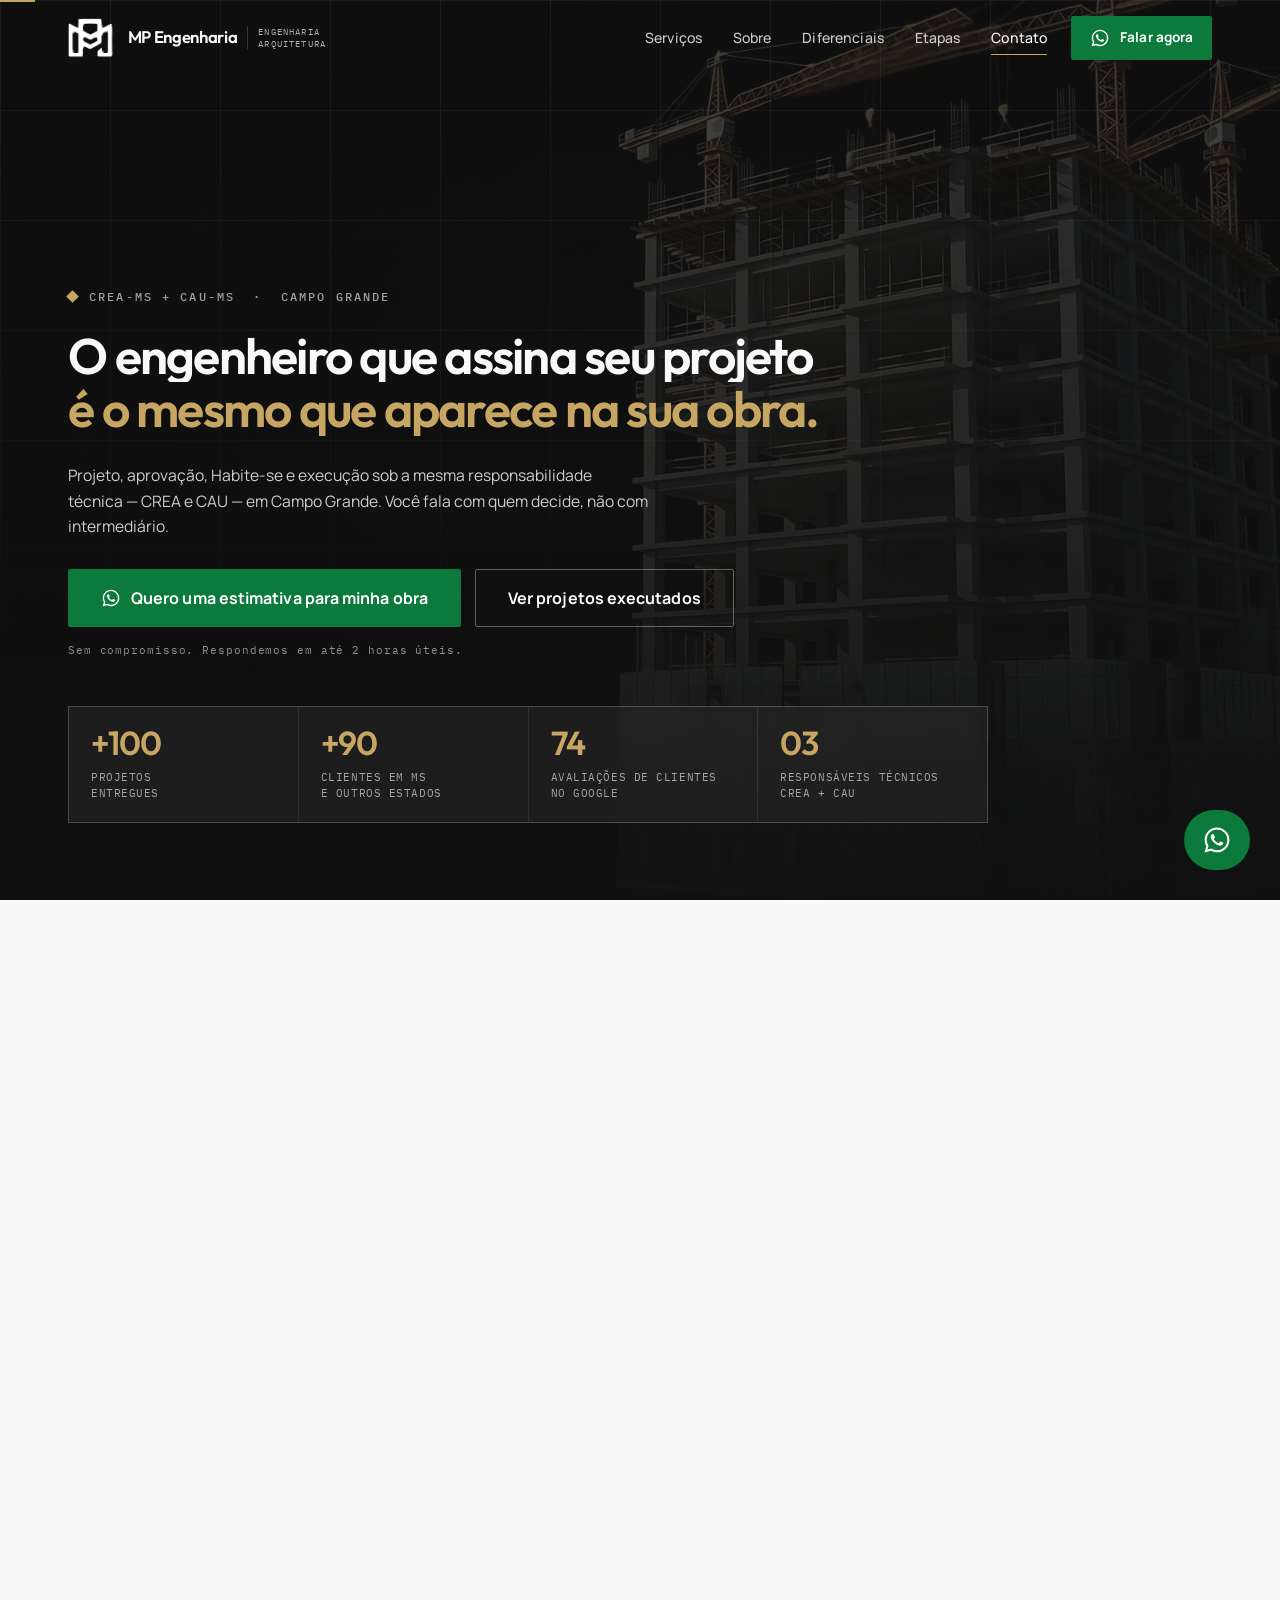
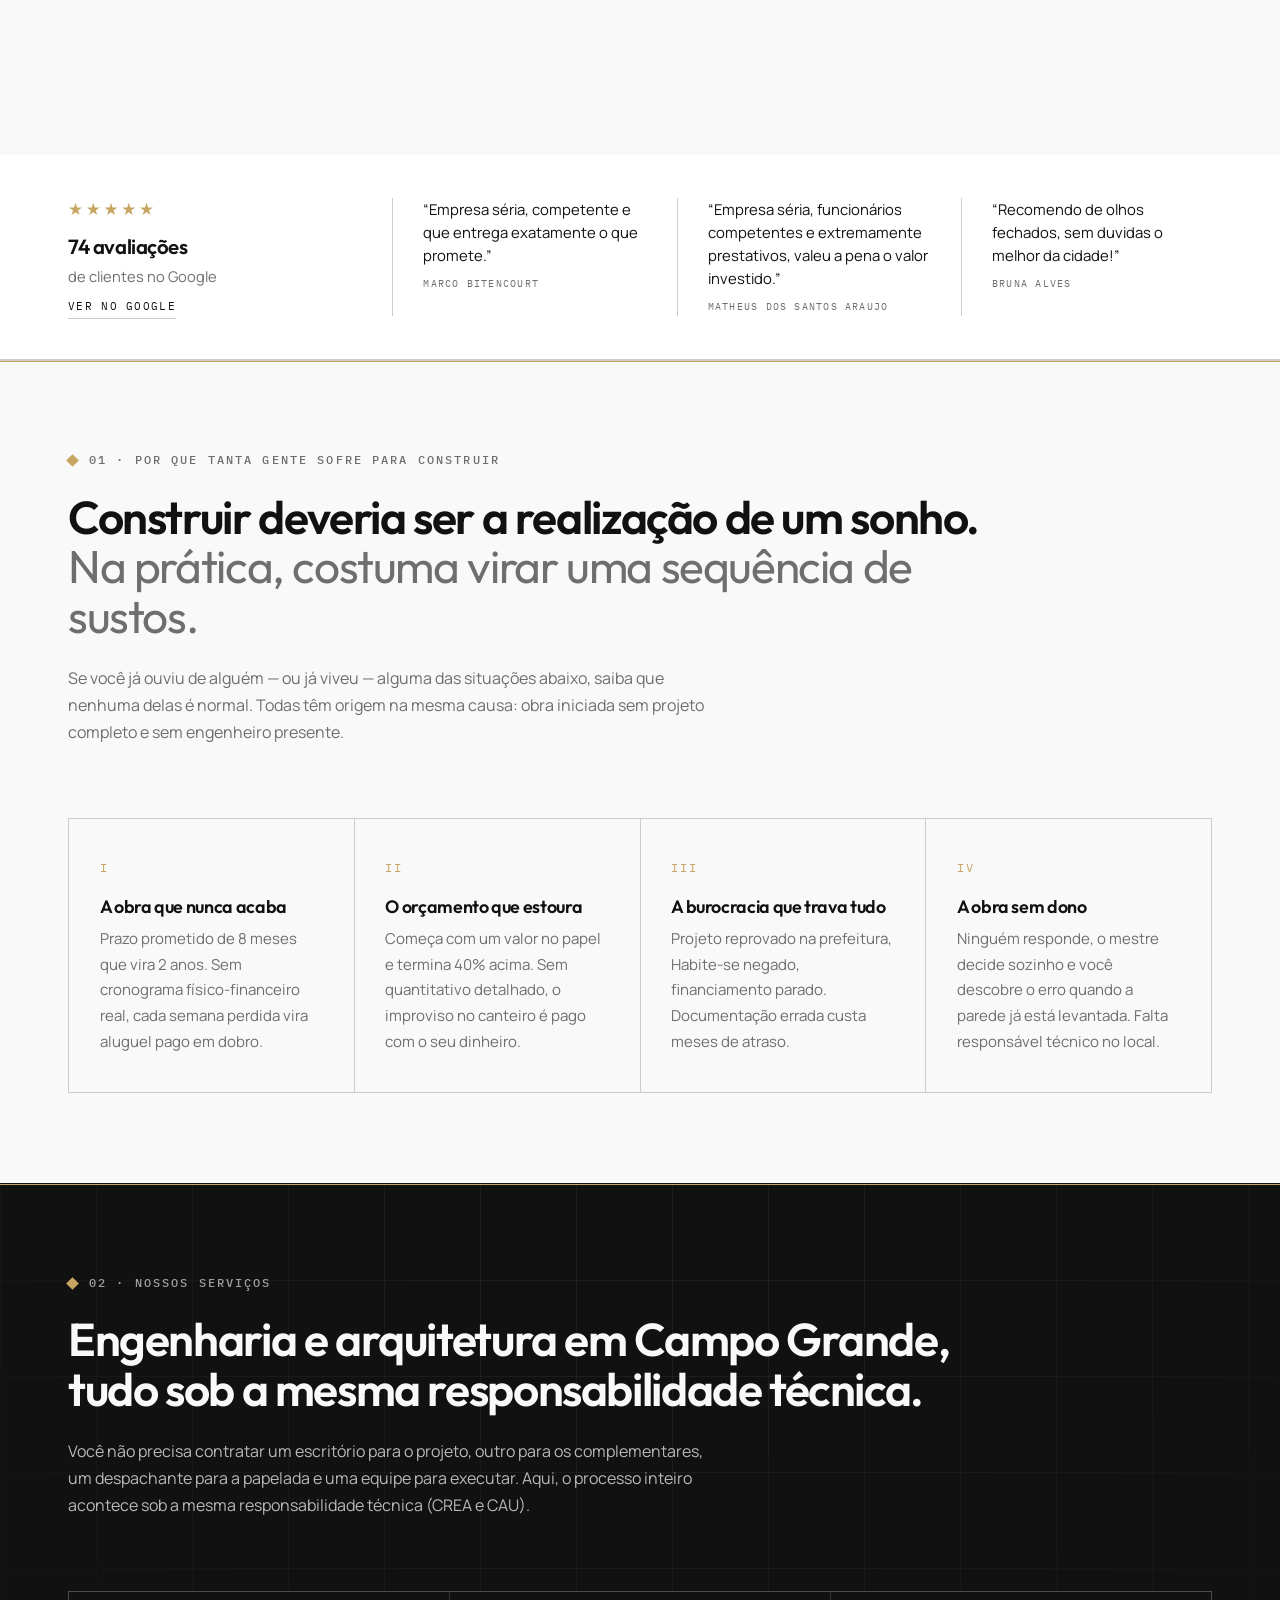
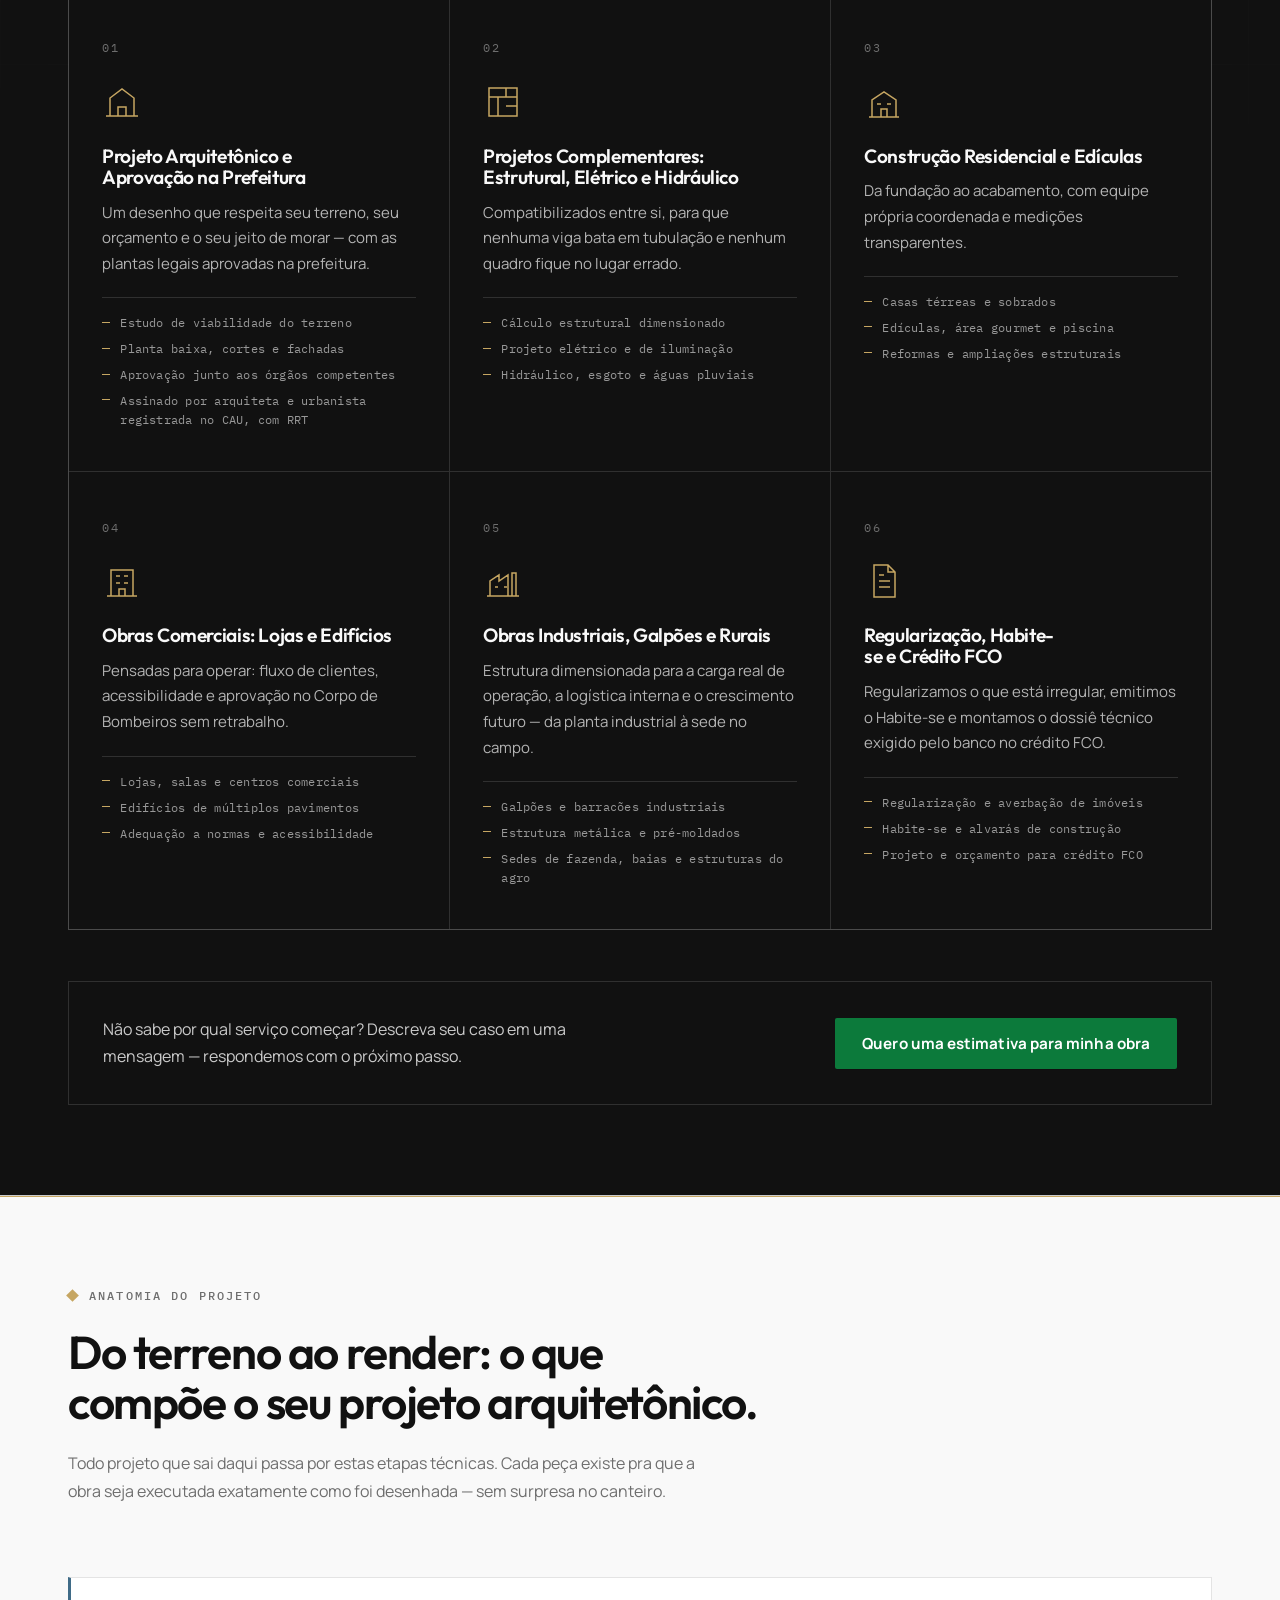
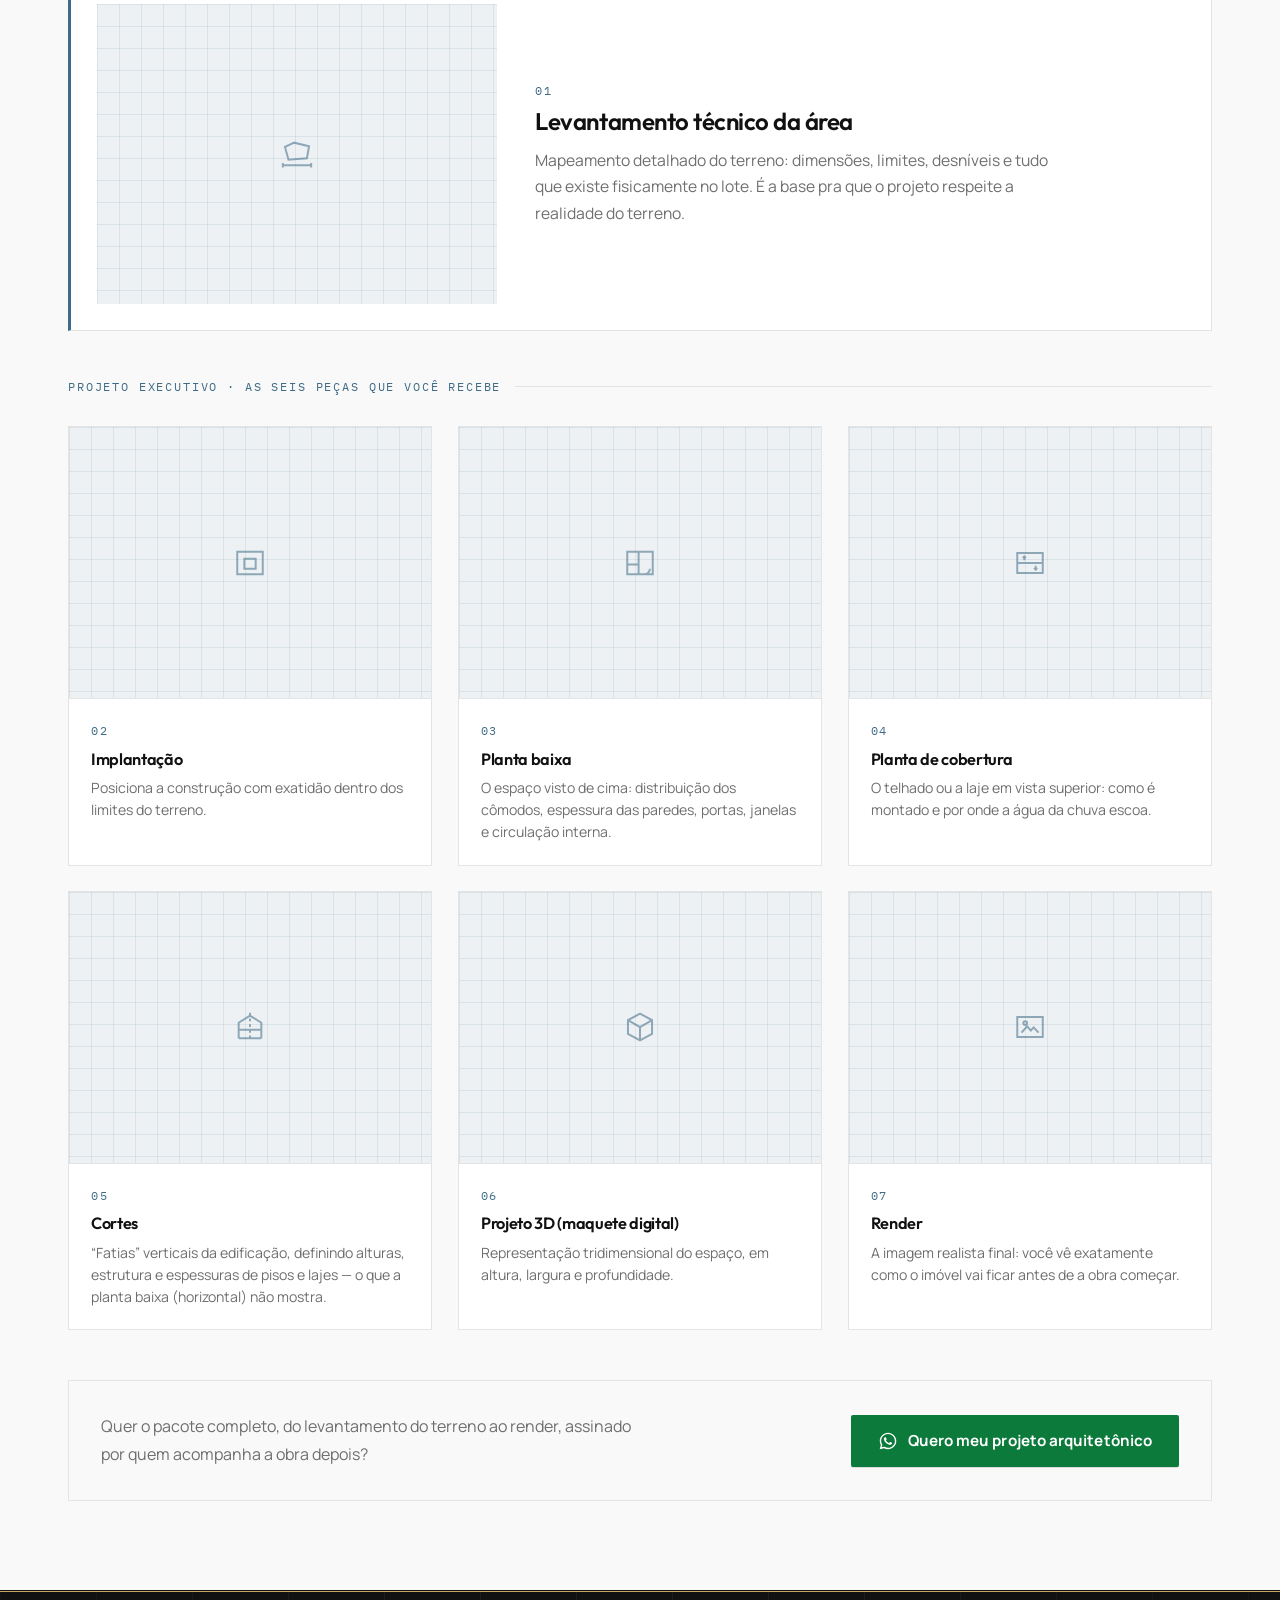
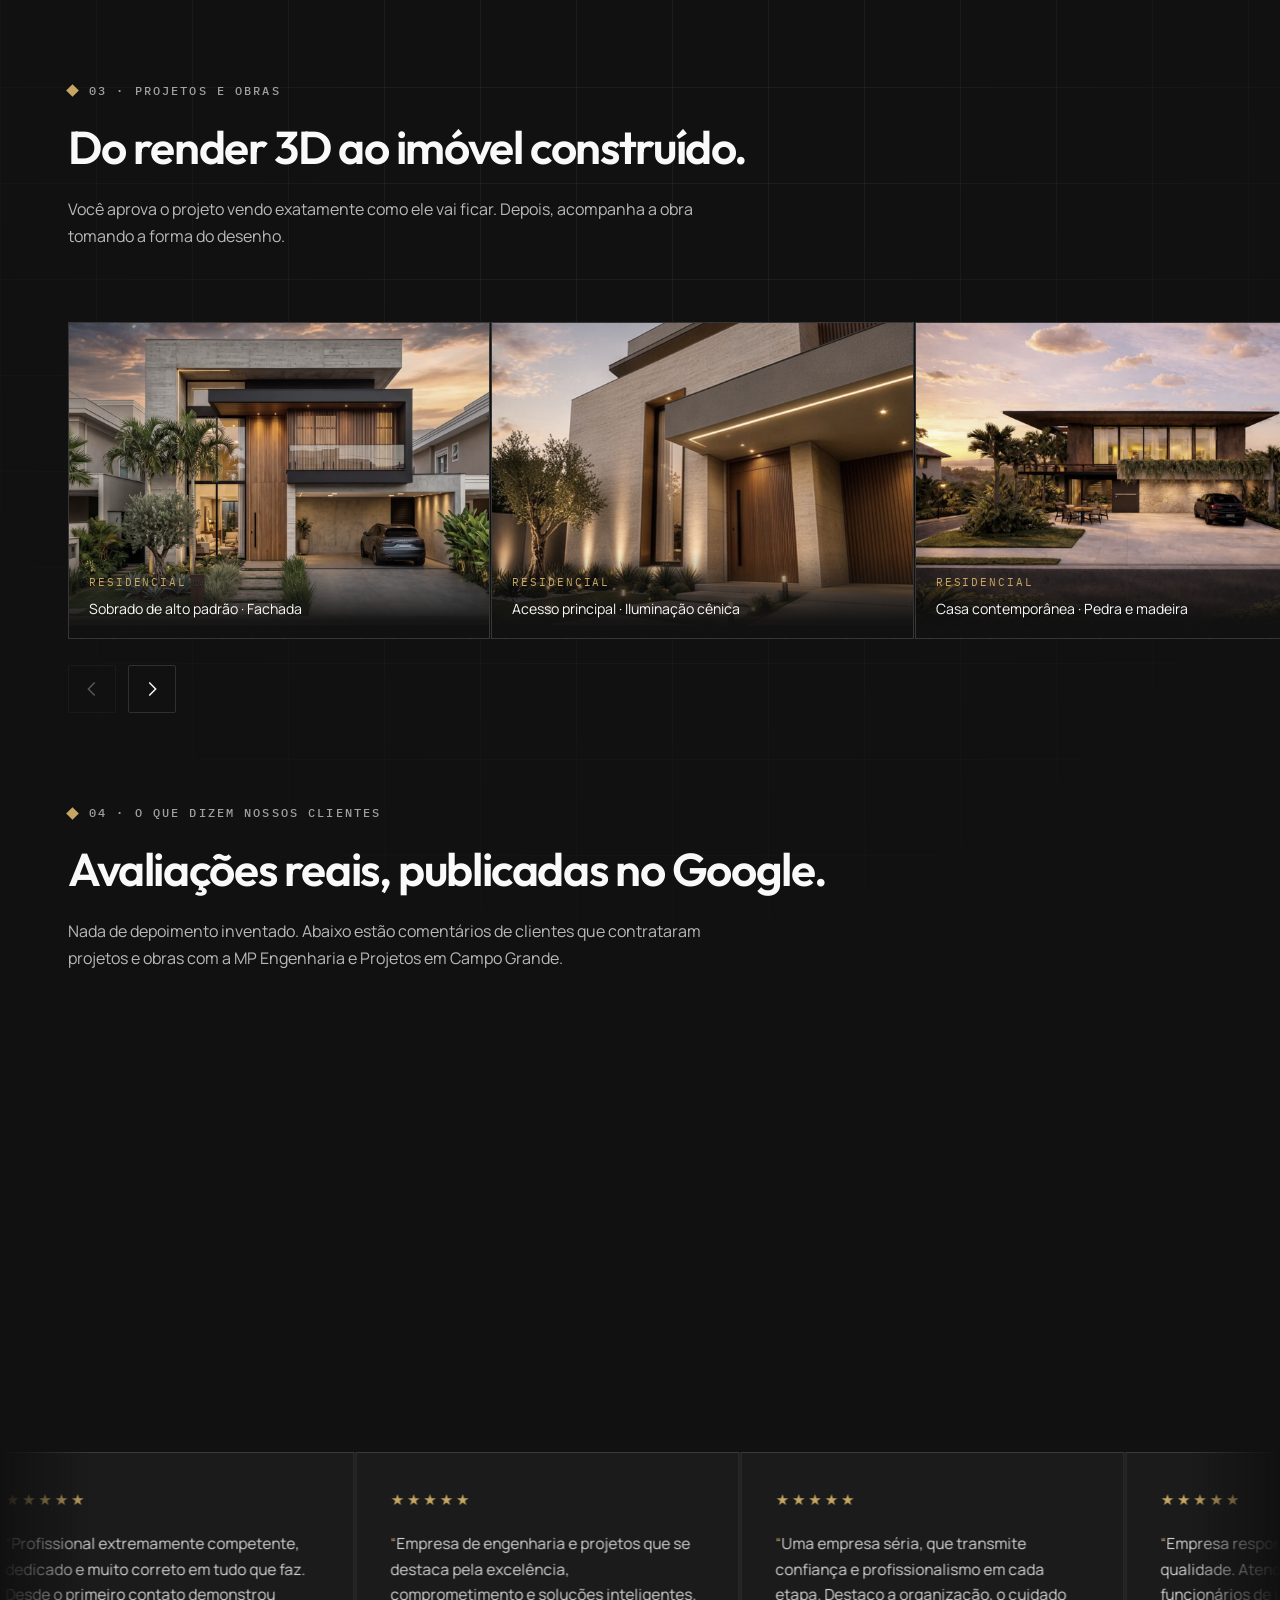
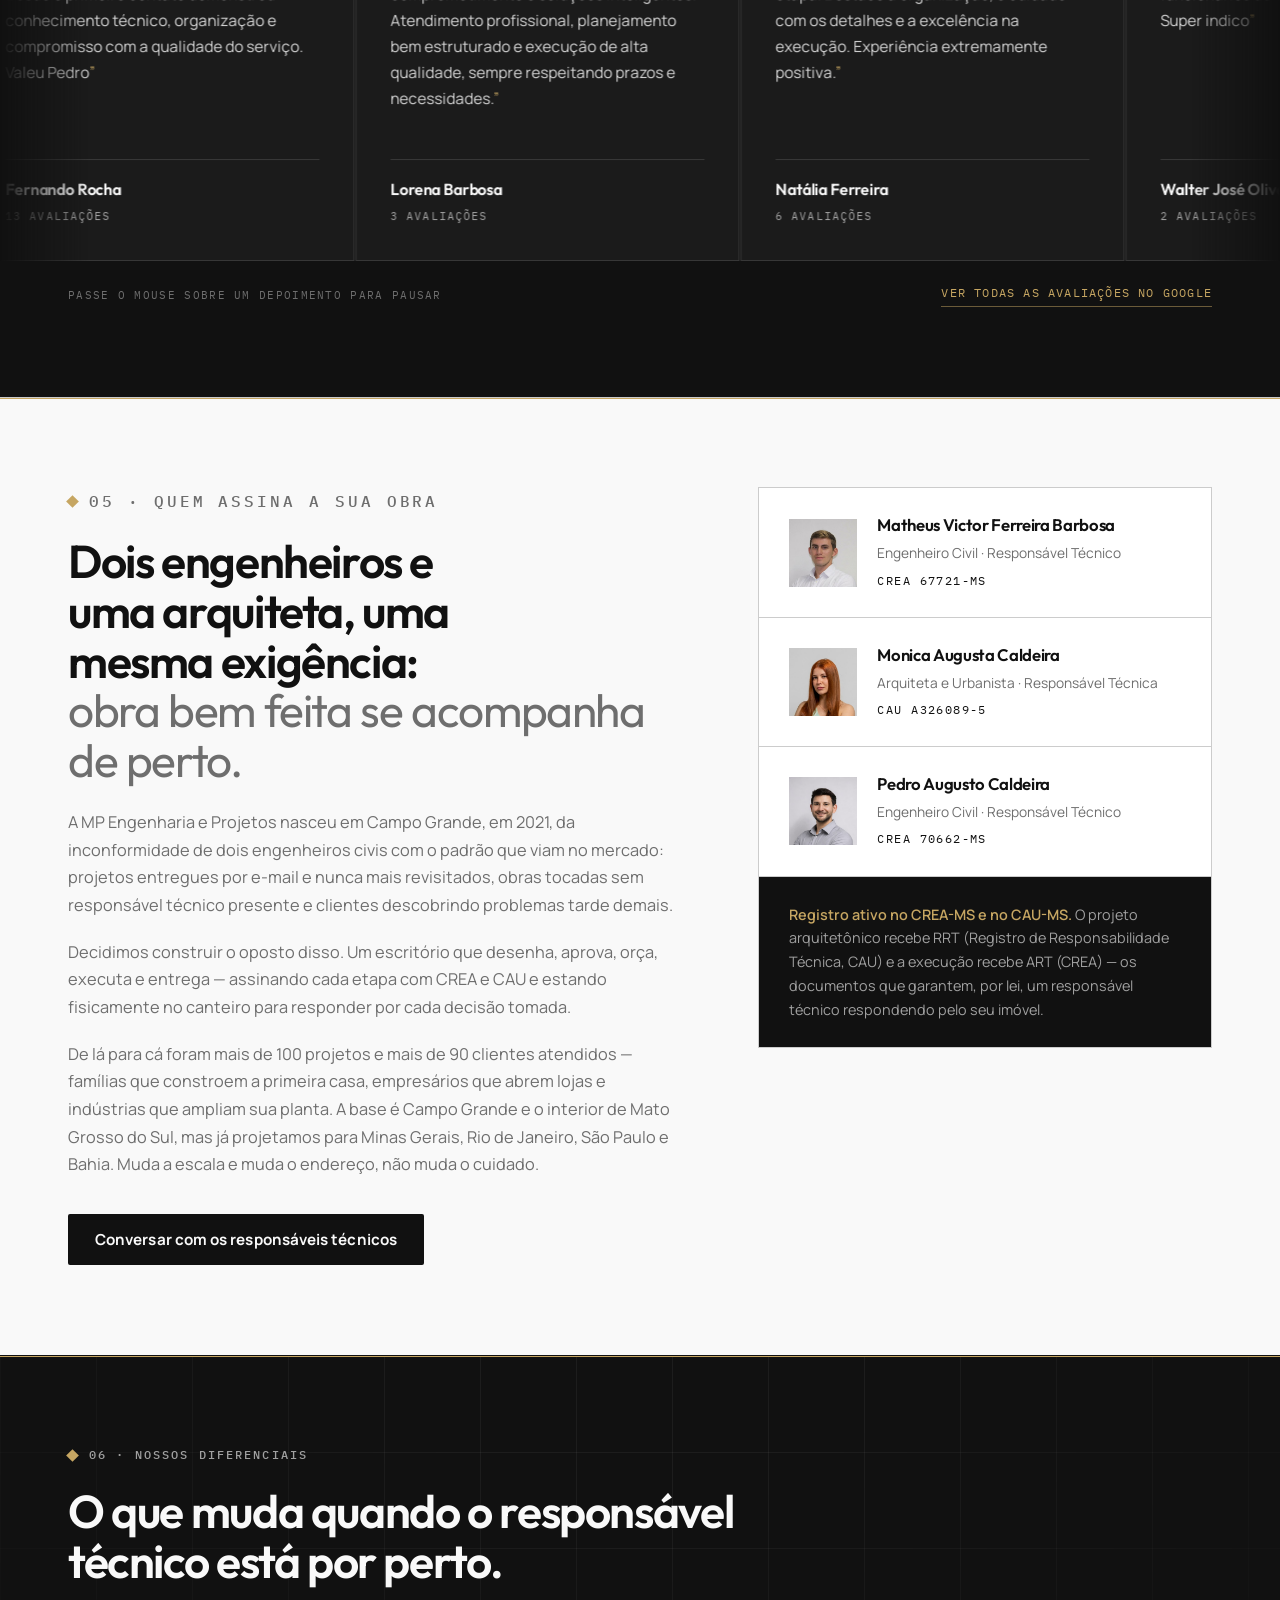
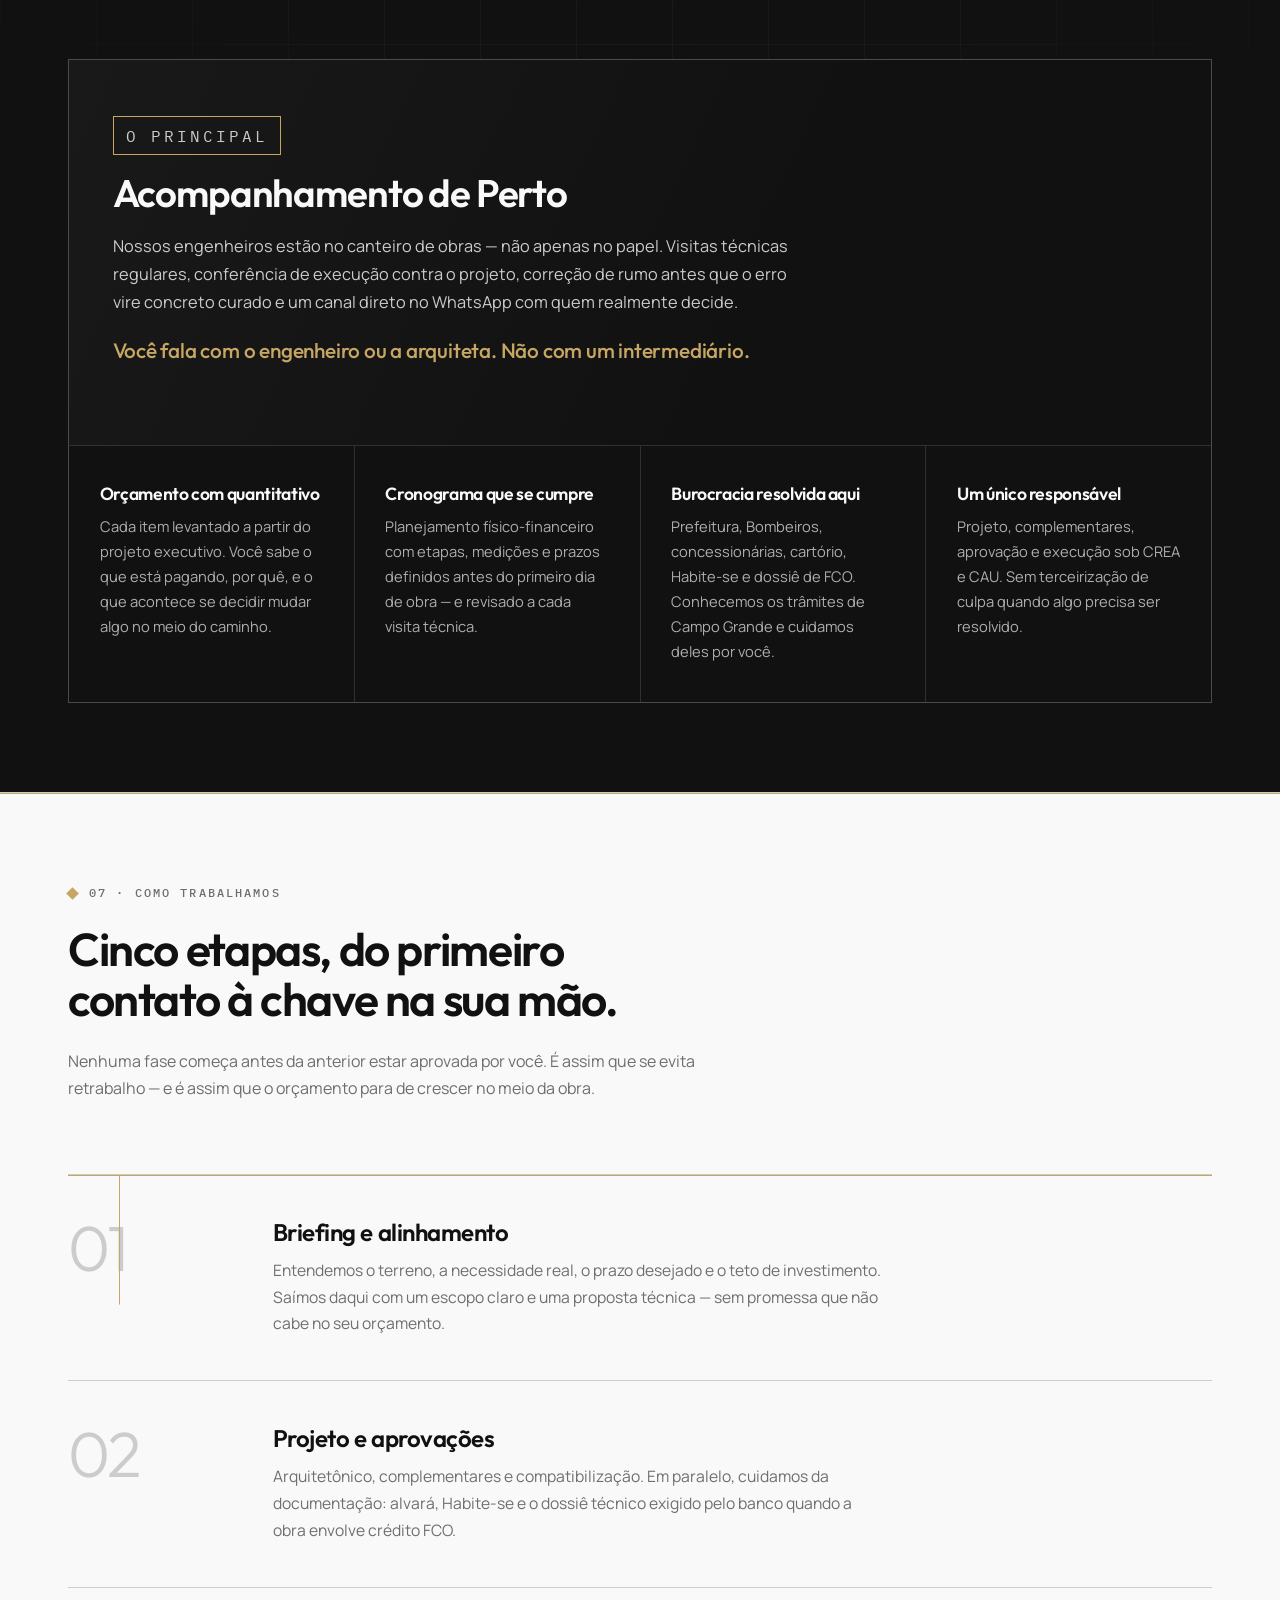
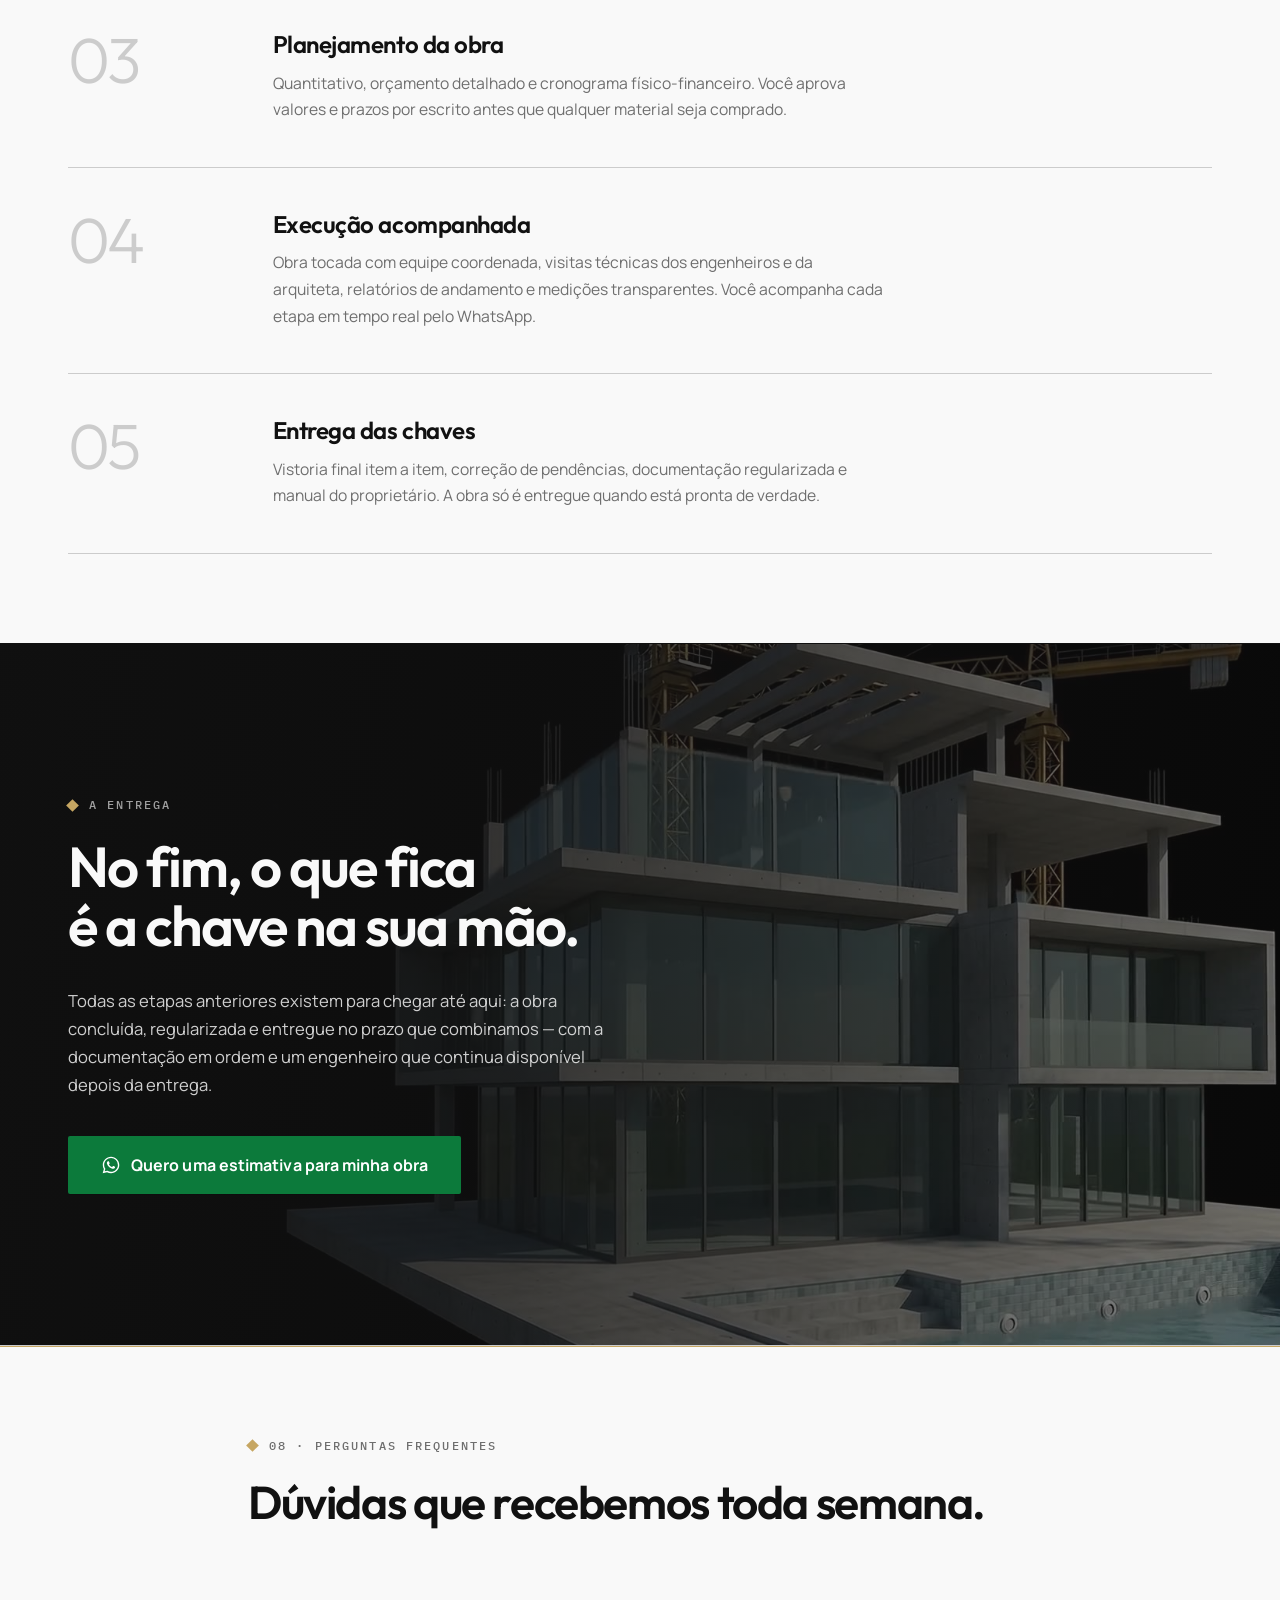
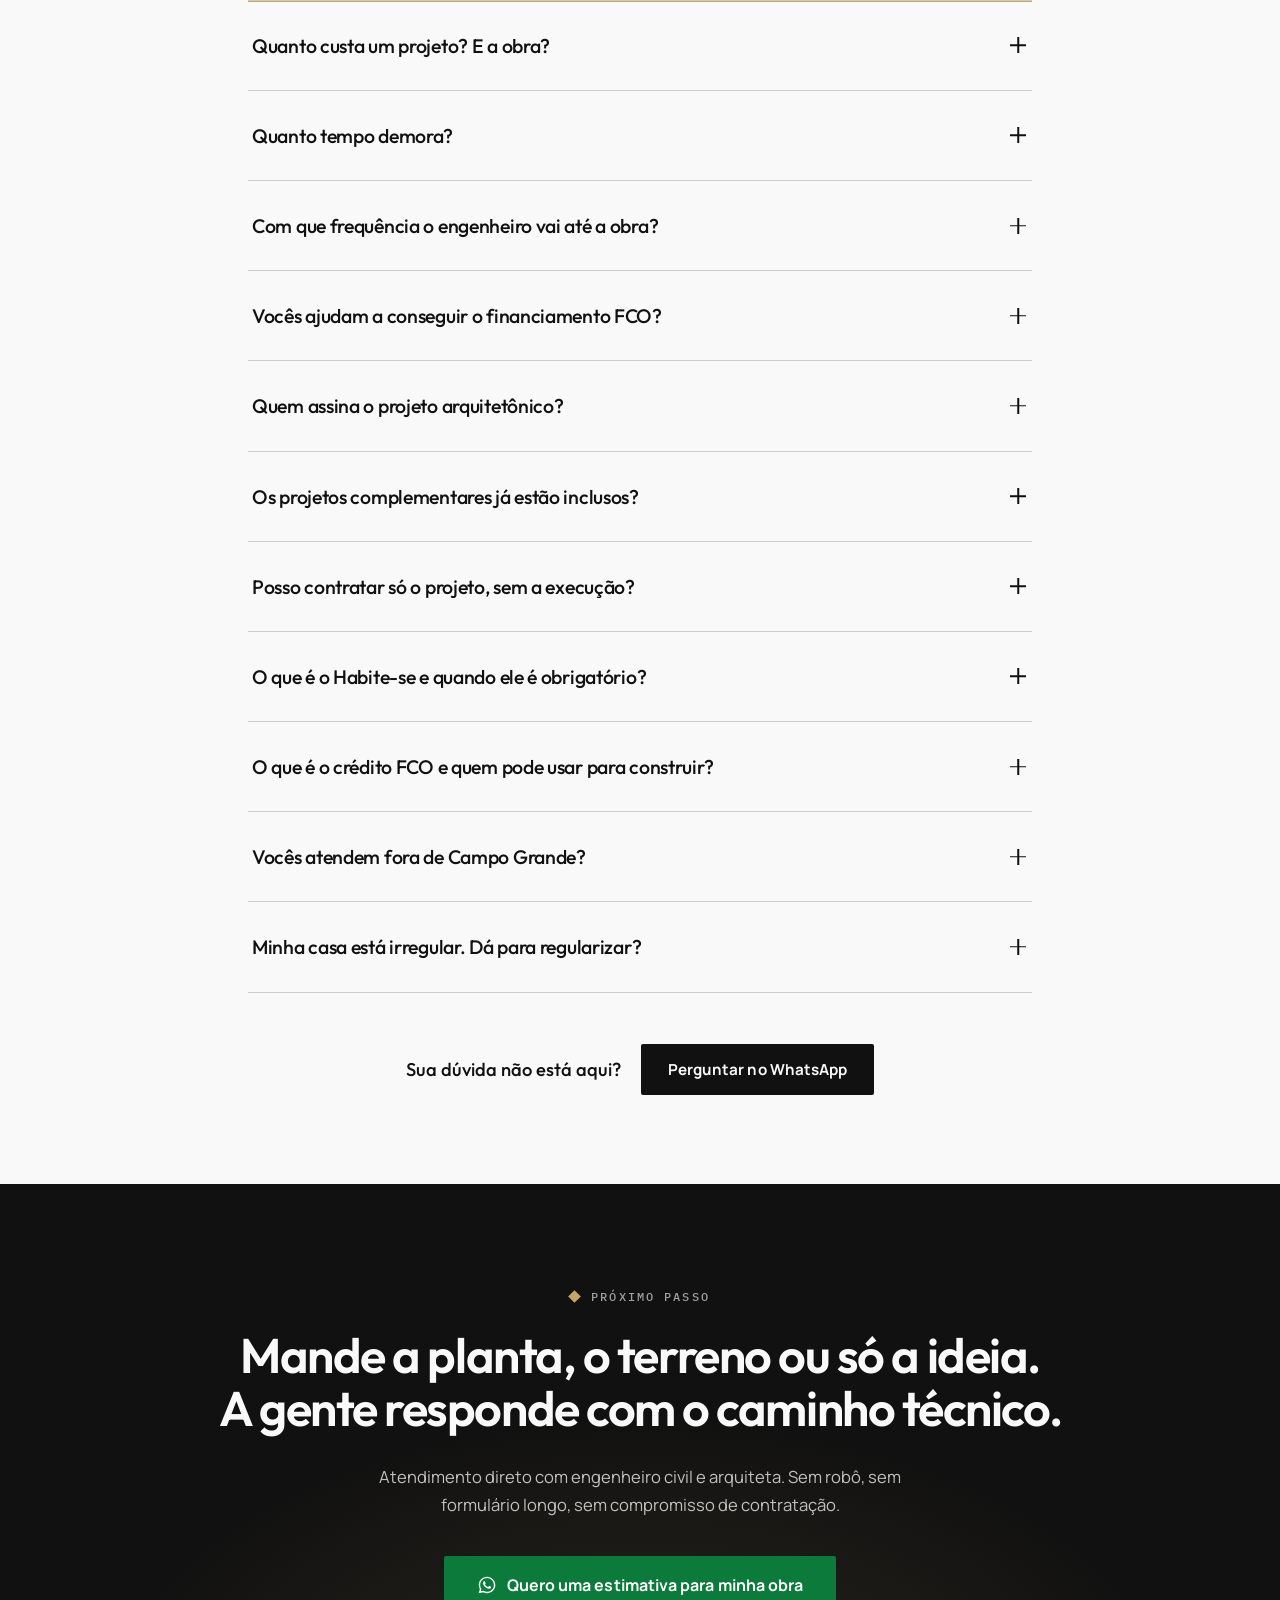
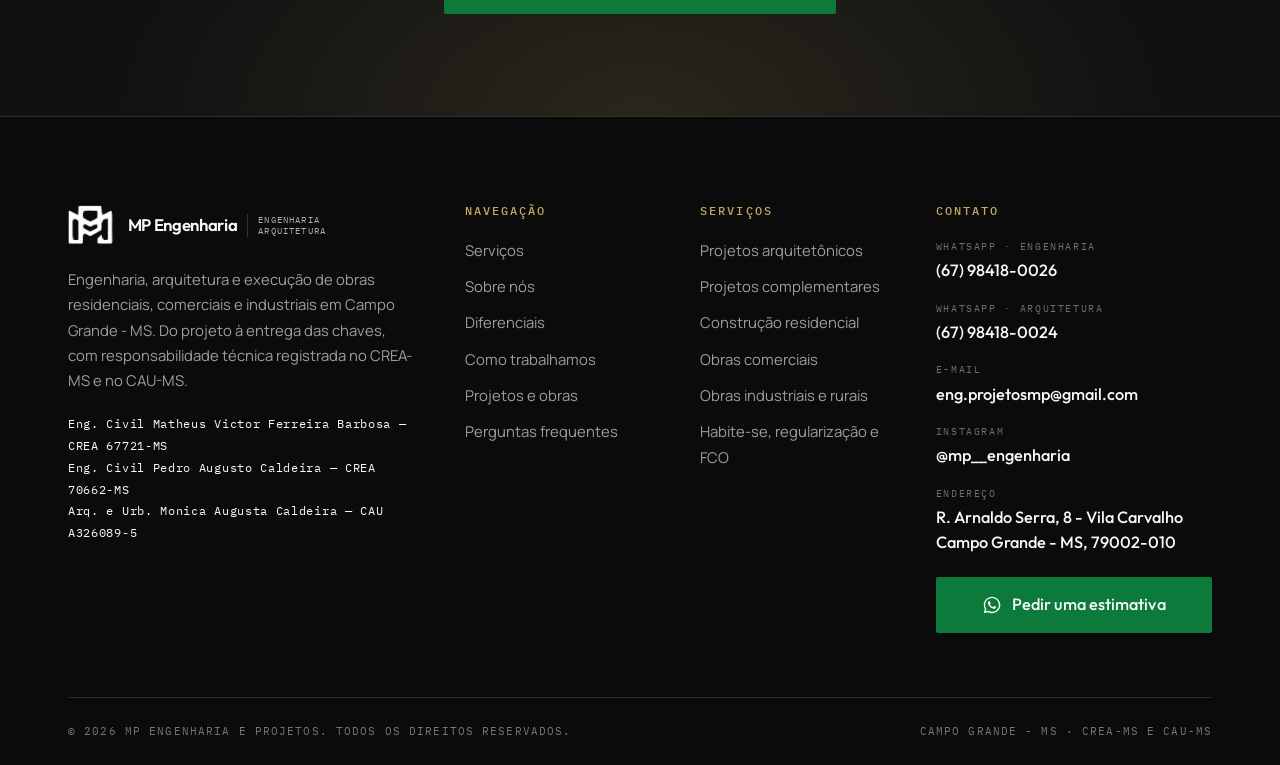
==== commit 4427d828: "feat: prova social de portfólio e alcance em 5 estados Números informados pela MP: mais de 100 proje" ====
--- a/index.html
+++ b/index.html
@@ -148,6 +148,22 @@
         {
           "@type": "State",
           "name": "Mato Grosso do Sul"
+        },
+        {
+          "@type": "State",
+          "name": "Minas Gerais"
+        },
+        {
+          "@type": "State",
+          "name": "Rio de Janeiro"
+        },
+        {
+          "@type": "State",
+          "name": "São Paulo"
+        },
+        {
+          "@type": "State",
+          "name": "Bahia"
         }
       ],
       "serviceArea": {
@@ -456,7 +472,7 @@
           "name": "Vocês atendem fora de Campo Grande?",
           "acceptedAnswer": {
             "@type": "Answer",
-            "text": "Sim, dentro de Mato Grosso do Sul. Campo Grande e região metropolitana são nossa base. Para o interior do estado avaliamos caso a caso, considerando o porte da obra e a logística do acompanhamento. Mande a localização que respondemos com a viabilidade."
+            "text": "Sim. Campo Grande e região metropolitana são nossa base, e atendemos o interior de Mato Grosso do Sul com frequência. Fora do estado, já assinamos projetos para Minas Gerais, Rio de Janeiro, São Paulo e Bahia. Para obras com execução acompanhada avaliamos caso a caso, considerando o porte e a logística das visitas técnicas. Mande a localização que respondemos com a viabilidade."
           }
         },
         {
@@ -576,7 +592,7 @@
         <svg class="ico" viewBox="0 0 24 24" aria-hidden="true"><path fill="currentColor" d="M12.04 2C6.58 2 2.13 6.45 2.13 11.91c0 1.75.46 3.45 1.32 4.95L2 22l5.25-1.38a9.9 9.9 0 0 0 4.79 1.22h.01c5.46 0 9.91-4.45 9.91-9.91S17.5 2 12.04 2m0 18.15h-.01a8.2 8.2 0 0 1-4.19-1.15l-.3-.18-3.12.82.83-3.04-.2-.31a8.2 8.2 0 0 1-1.26-4.38c0-4.54 3.7-8.24 8.25-8.24a8.2 8.2 0 0 1 8.24 8.25c0 4.54-3.7 8.23-8.24 8.23m4.52-6.16c-.25-.12-1.47-.72-1.69-.81s-.39-.12-.56.13-.64.81-.79.97-.29.19-.54.06a6.7 6.7 0 0 1-1.99-1.23 7.5 7.5 0 0 1-1.38-1.72c-.14-.25-.01-.38.11-.5s.25-.29.37-.43.17-.25.25-.41.04-.31-.02-.43-.56-1.34-.76-1.84-.4-.42-.56-.43h-.48c-.16 0-.43.06-.65.31s-.85.83-.85 2.02.87 2.35.99 2.51 1.71 2.61 4.15 3.66c.58.25 1.03.4 1.39.51.58.19 1.11.16 1.53.1.47-.07 1.47-.6 1.67-1.18s.21-1.08.15-1.18-.23-.19-.48-.31"/></svg>
         <span>Quero uma estimativa para minha obra</span>
       </a>
-      <a class="btn btn-ghost btn-lg" href="#projetos">Ver 9 projetos executados</a>
+      <a class="btn btn-ghost btn-lg" href="#projetos">Ver projetos executados</a>
     </div>
 
     <!-- Remove o atrito logo abaixo do botão.
@@ -585,12 +601,14 @@
       Sem compromisso. Respondemos em até 2 horas úteis.
     </p>
 
-    <!-- Credenciais verificáveis · CONFIRME o número de avaliações no perfil
-         do Google Meu Negócio antes de publicar. -->
+    <!-- Credenciais verificáveis · CONFIRME antes de publicar: o número de
+         avaliações no perfil do Google Meu Negócio, e os totais de projetos
+         entregues e de clientes atendidos (informados pela MP). -->
     <dl class="hero-stats">
+      <div><dt>+100</dt><dd>Projetos<br>entregues</dd></div>
+      <div><dt>+90</dt><dd>Clientes em MS<br>e outros estados</dd></div>
       <div><dt>74</dt><dd>Avaliações de clientes<br>no Google</dd></div>
       <div><dt>03</dt><dd>Responsáveis técnicos<br>CREA + CAU</dd></div>
-      <div><dt>01</dt><dd>Contrato para<br>projeto e obra</dd></div>
     </dl>
   </div>
 
@@ -1176,9 +1194,11 @@
           para responder por cada decisão tomada.
         </p>
         <p>
-          Hoje atendemos famílias que constroem a primeira casa, empresários que abrem lojas
-          e indústrias que ampliam sua planta em Campo Grande e região. Muda a escala,
-          não muda o cuidado.
+          De lá para cá foram mais de 100 projetos e mais de 90 clientes atendidos —
+          famílias que constroem a primeira casa, empresários que abrem lojas e indústrias
+          que ampliam sua planta. A base é Campo Grande e o interior de Mato Grosso do Sul,
+          mas já projetamos para Minas Gerais, Rio de Janeiro, São Paulo e Bahia.
+          Muda a escala e muda o endereço, não muda o cuidado.
         </p>
 
         <a class="btn btn-dark"
@@ -1495,9 +1515,11 @@
       <details class="faq-item">
         <summary><span>Vocês atendem fora de Campo Grande?</span><i aria-hidden="true"></i></summary>
         <div class="faq-body">
-          <p>Sim, dentro de Mato Grosso do Sul. Campo Grande e região metropolitana são nossa base. Para o interior do estado
-             avaliamos caso a caso, considerando o porte da obra e a logística do
-             acompanhamento. Mande a localização que respondemos com a viabilidade.</p>
+          <p>Sim. Campo Grande e região metropolitana são nossa base, e atendemos o interior de
+             Mato Grosso do Sul com frequência. Fora do estado, já assinamos projetos para Minas
+             Gerais, Rio de Janeiro, São Paulo e Bahia. Para obras com execução acompanhada
+             avaliamos caso a caso, considerando o porte e a logística das visitas técnicas.
+             Mande a localização que respondemos com a viabilidade.</p>
         </div>
       </details>
 
--- a/assets/css/style.css
+++ b/assets/css/style.css
@@ -568,10 +568,10 @@
 /* Faixa de credenciais */
 .hero-stats {
   display: grid;
-  grid-template-columns: repeat(3, minmax(0, 1fr));
+  grid-template-columns: repeat(4, minmax(0, 1fr));
   gap: 1px;
   margin: 0;
-  max-width: 760px;
+  max-width: 920px;
   background: var(--ink-line);
   border: 1px solid var(--ink-line);
 }
@@ -1836,6 +1836,8 @@
 
 /* ---- Navegação mobile ---- */
 @media (max-width: 860px) {
+  .hero-stats { grid-template-columns: repeat(2, minmax(0, 1fr)); max-width: 100%; }
+
   :root { --header-h: 66px; }
 
   /* IMPORTANTE: nada de backdrop-filter aqui.
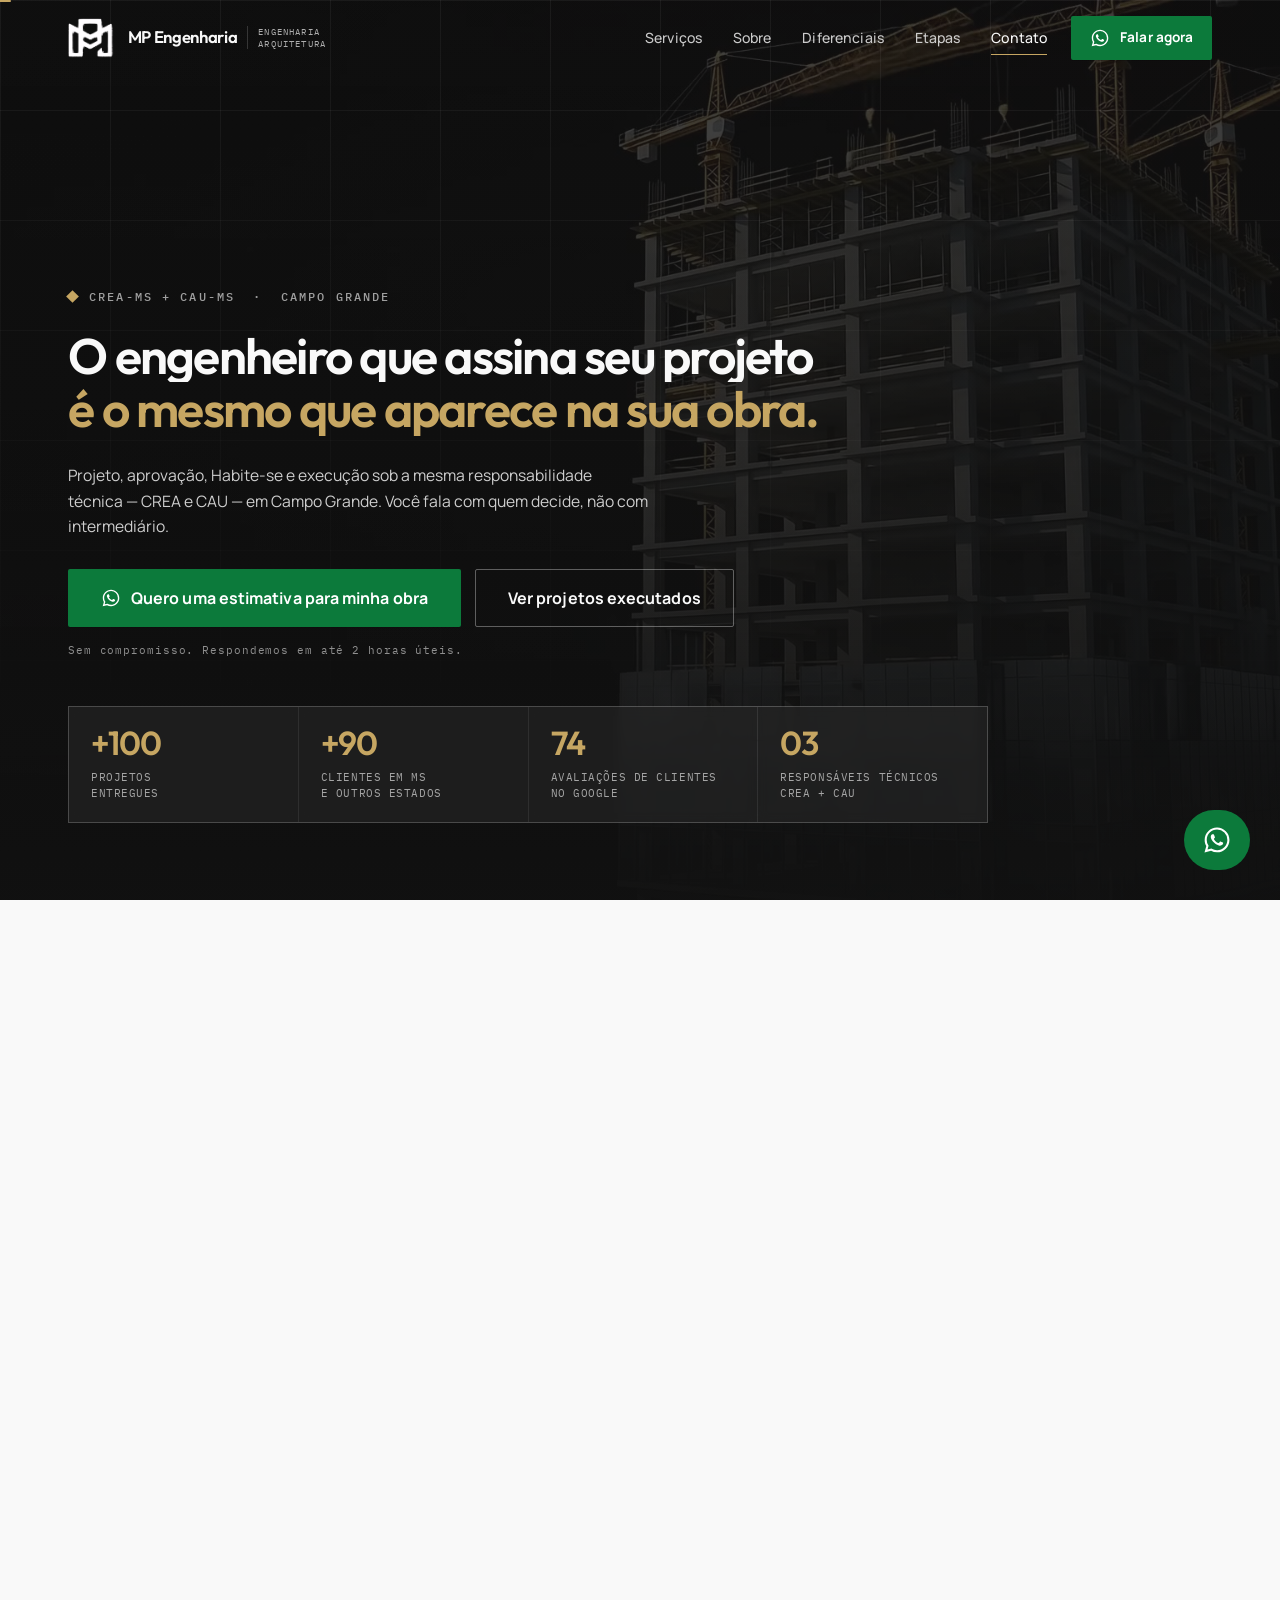
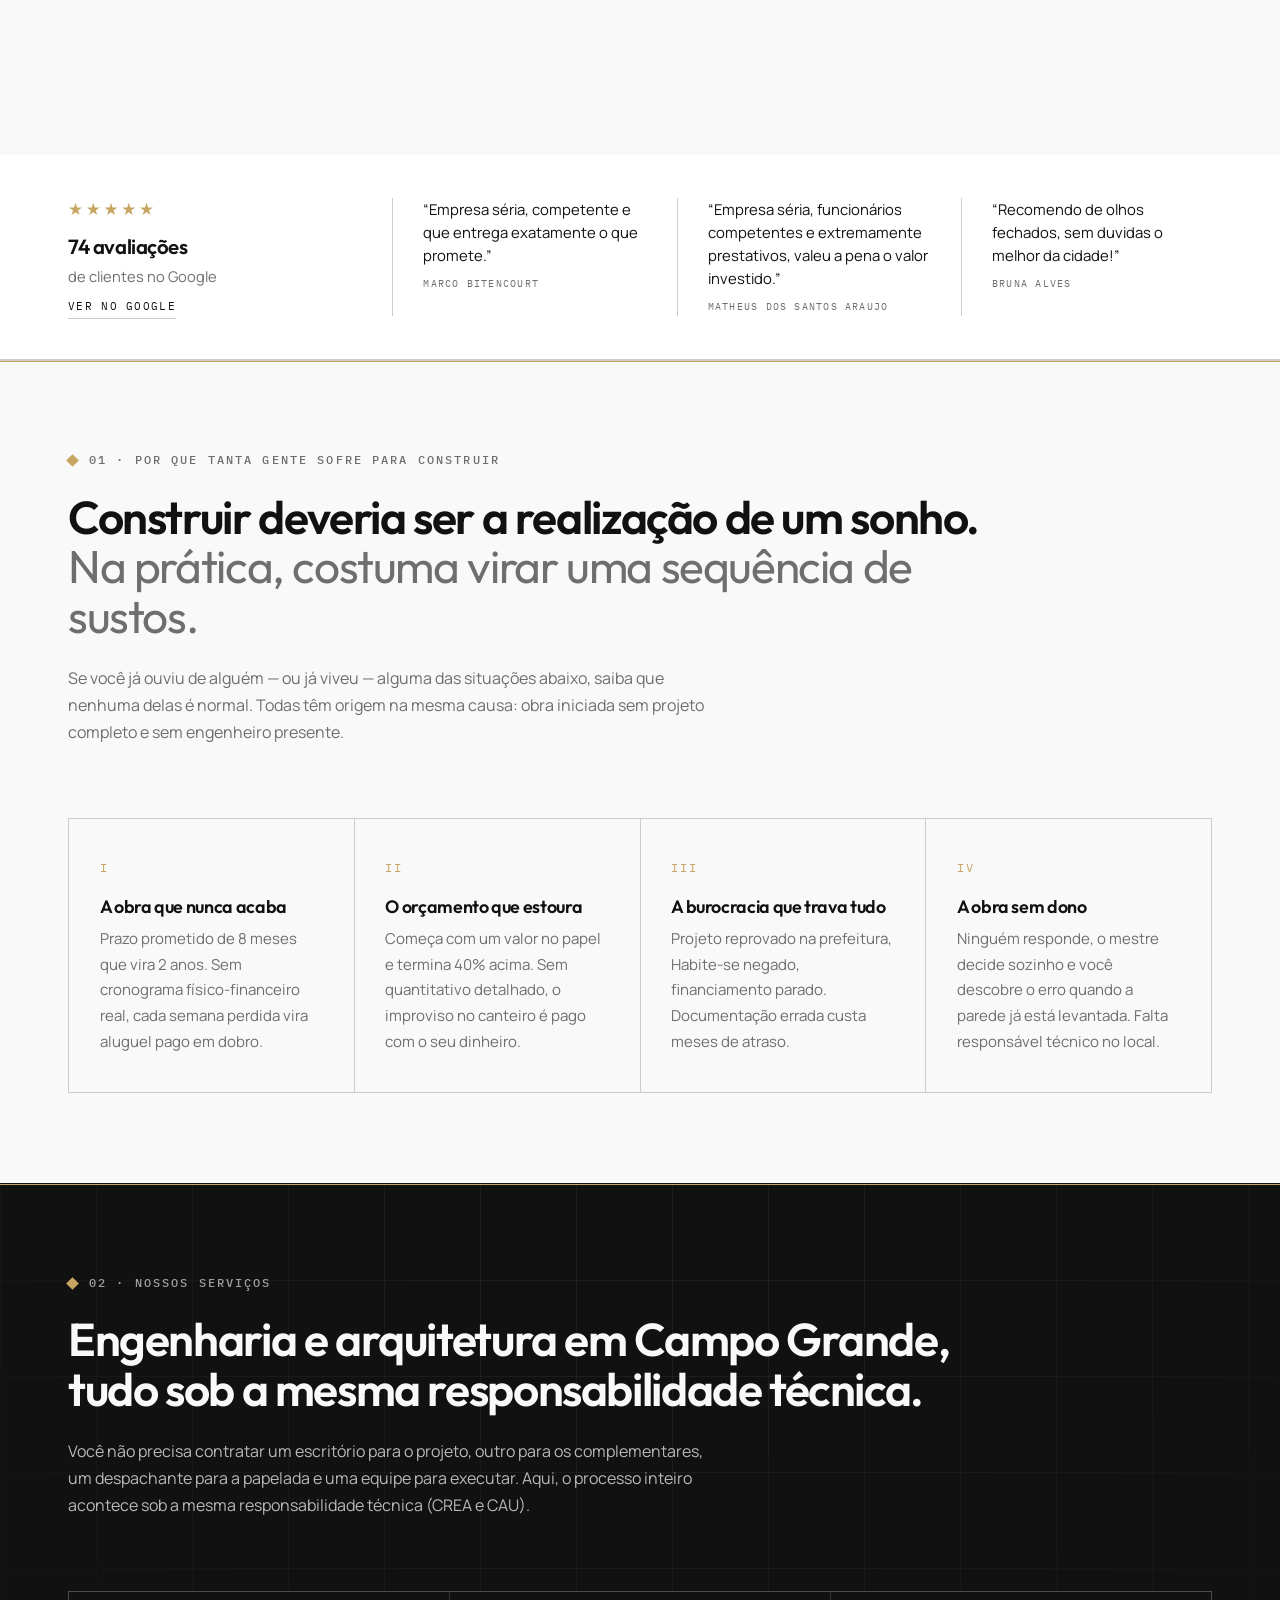
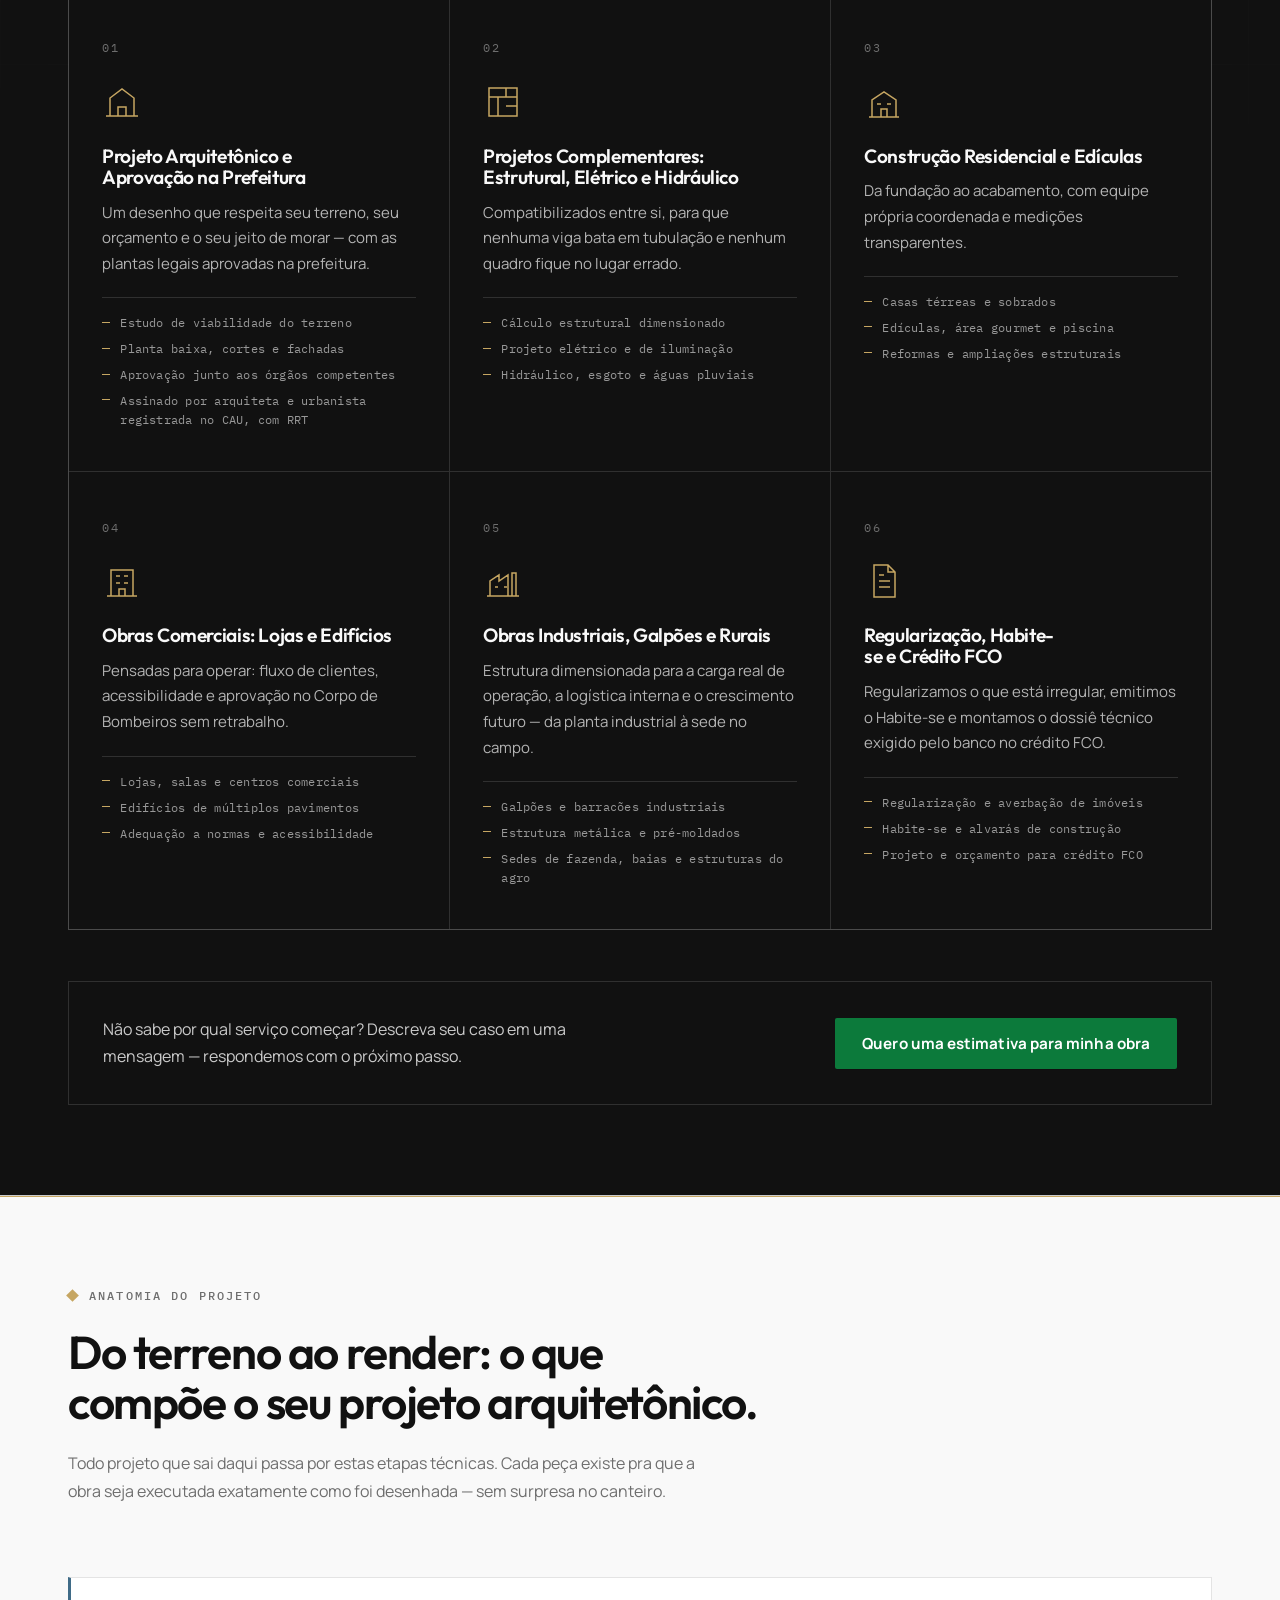
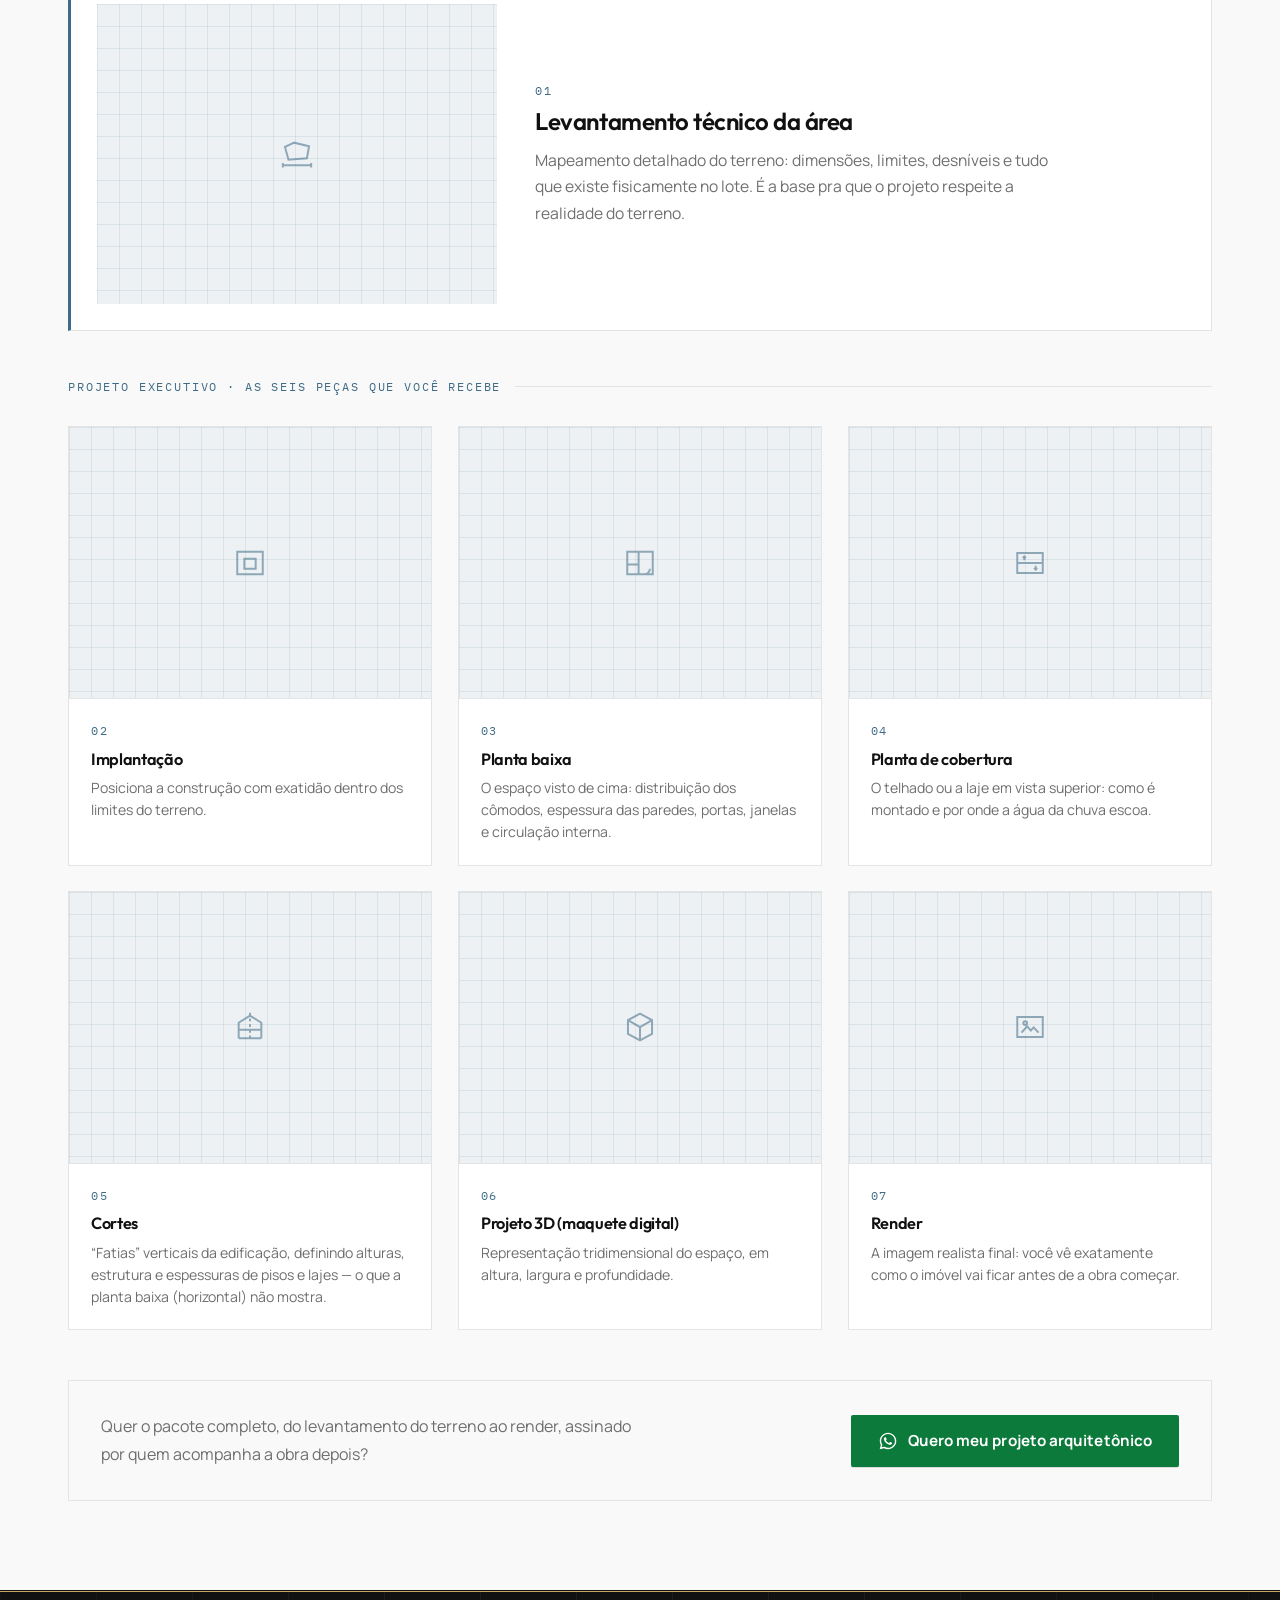
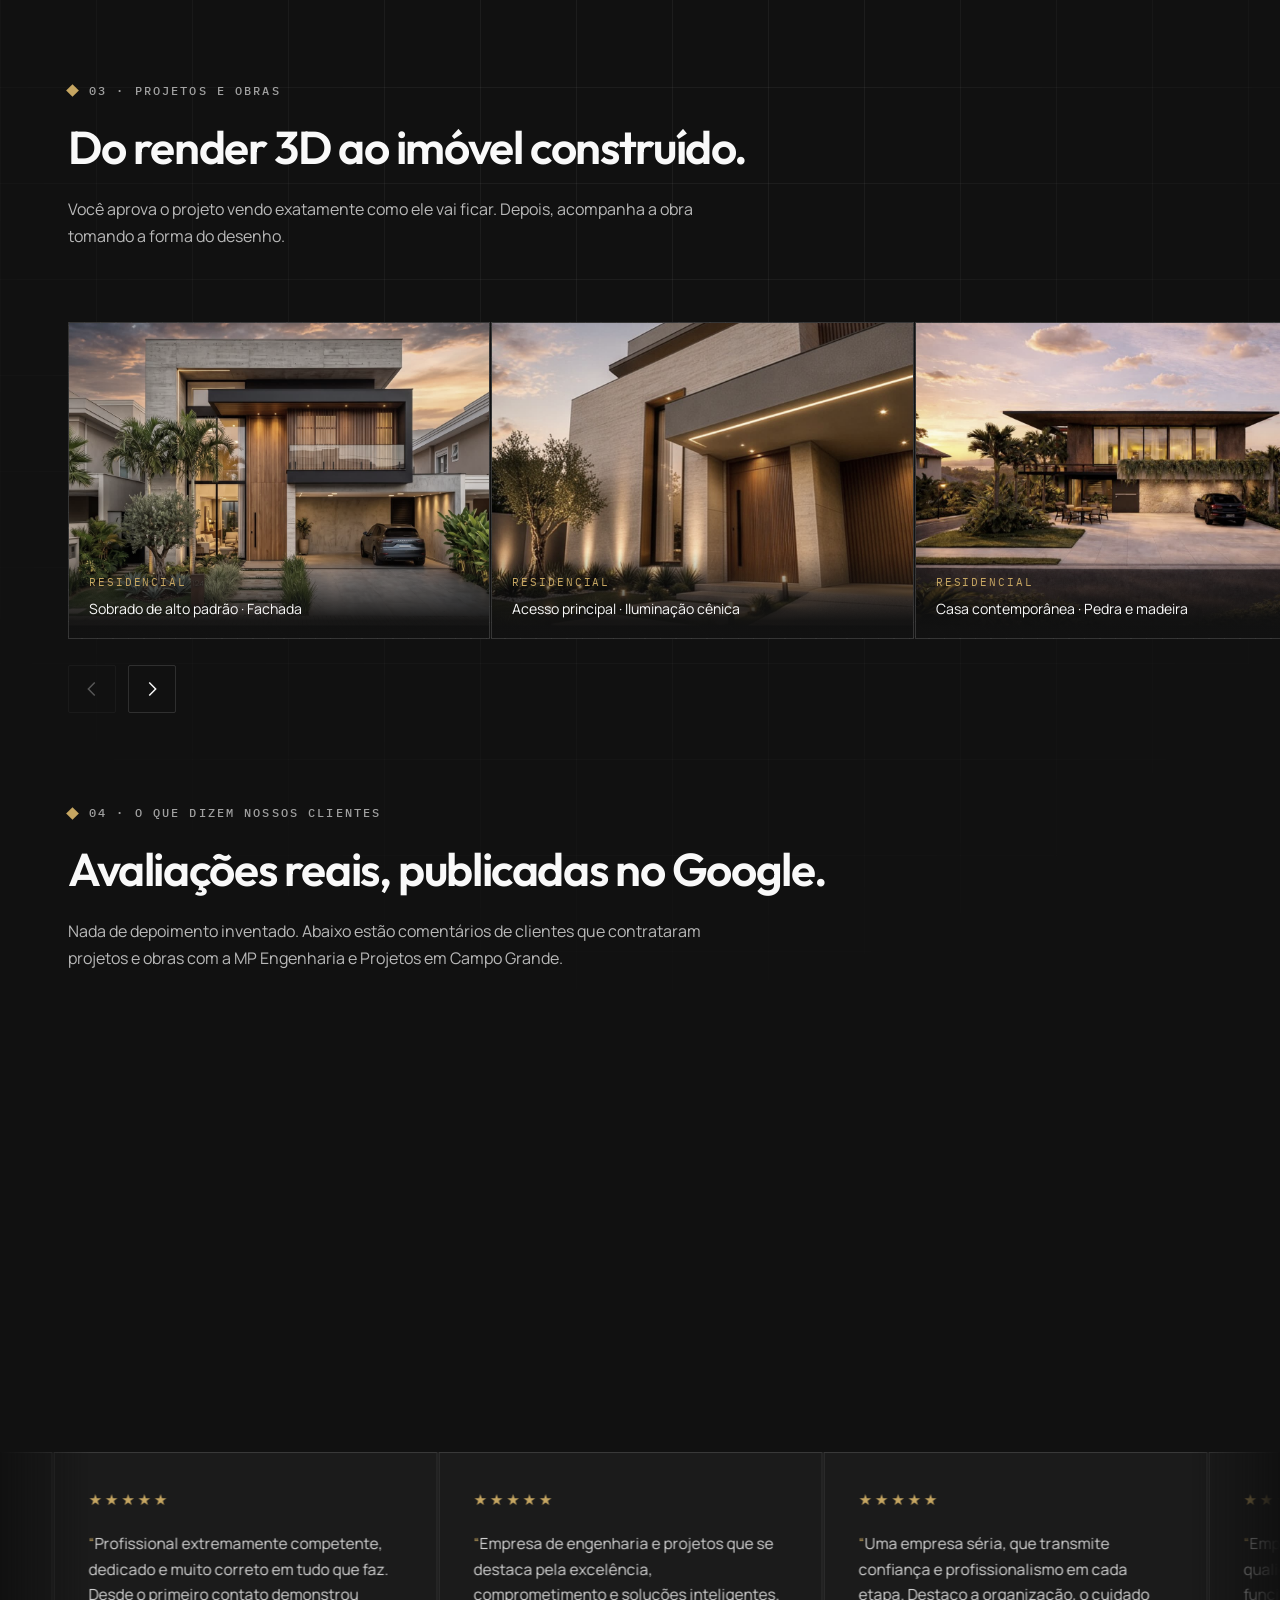
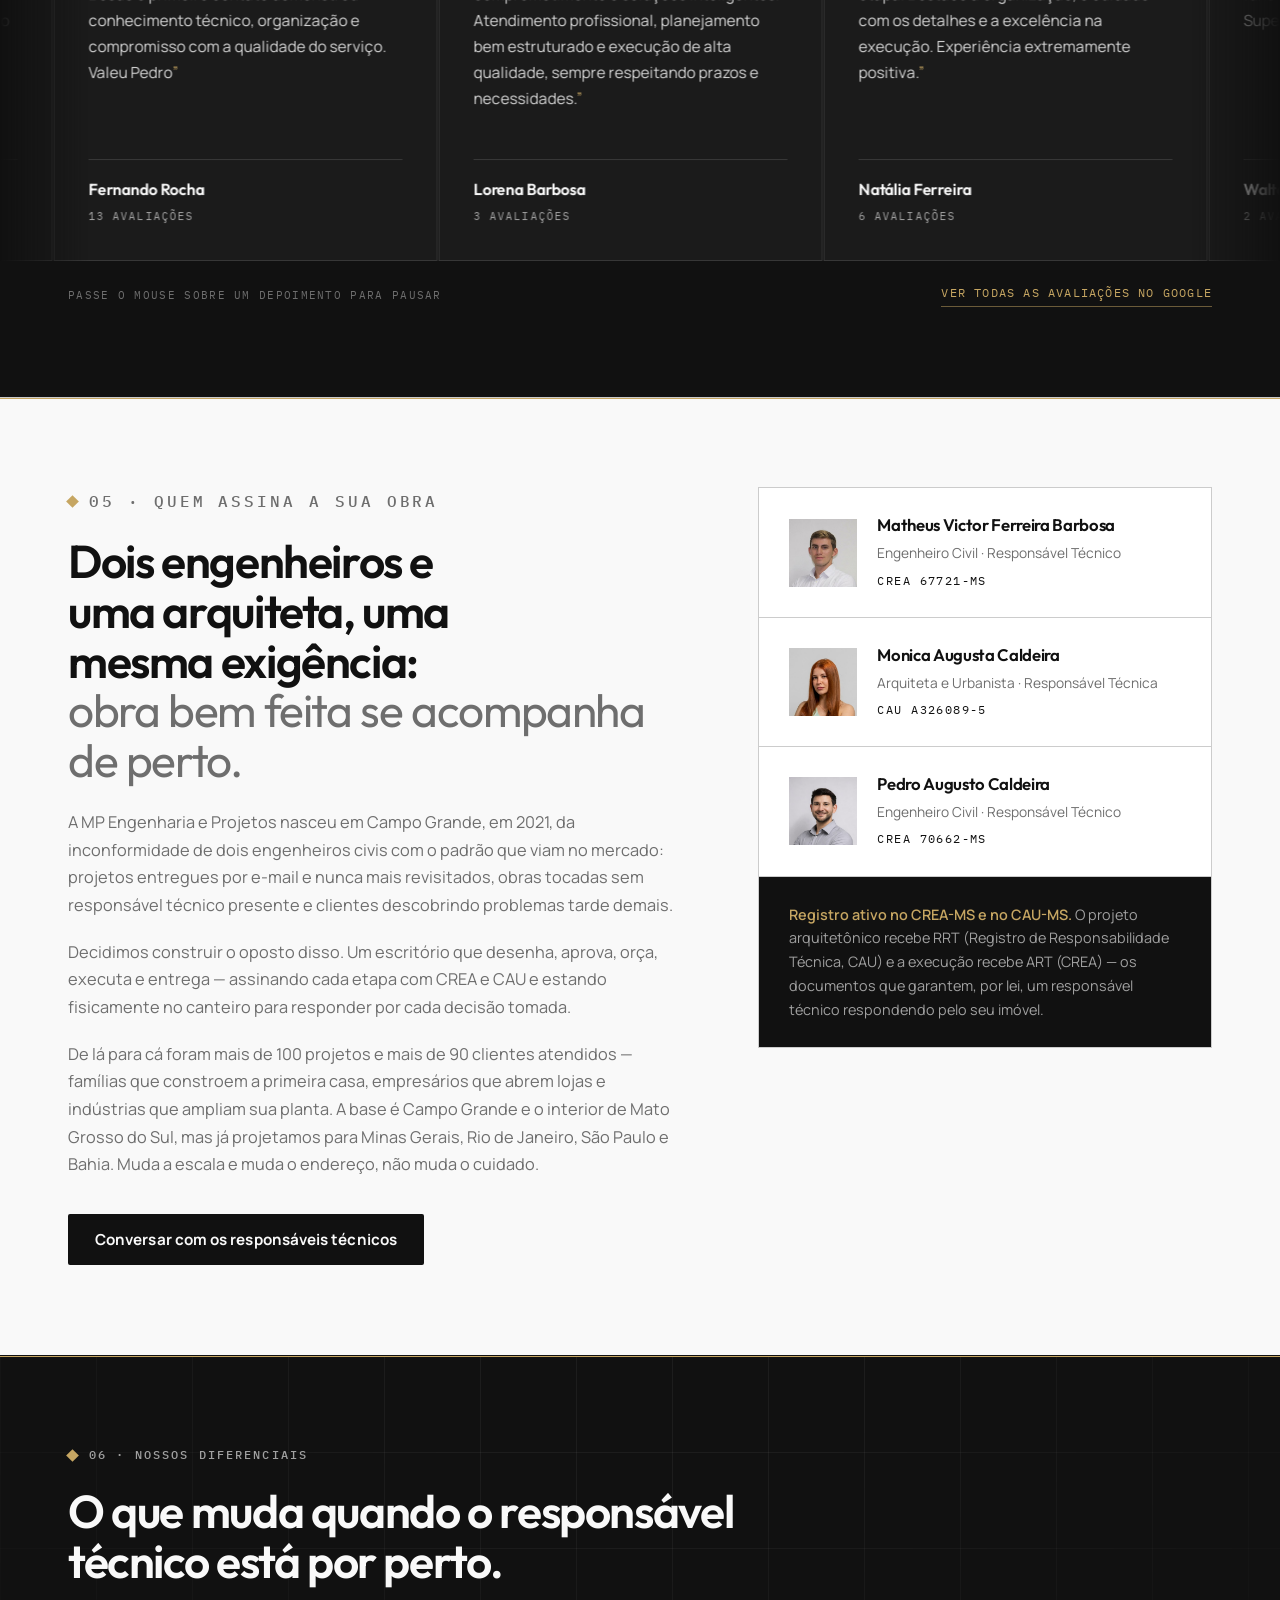
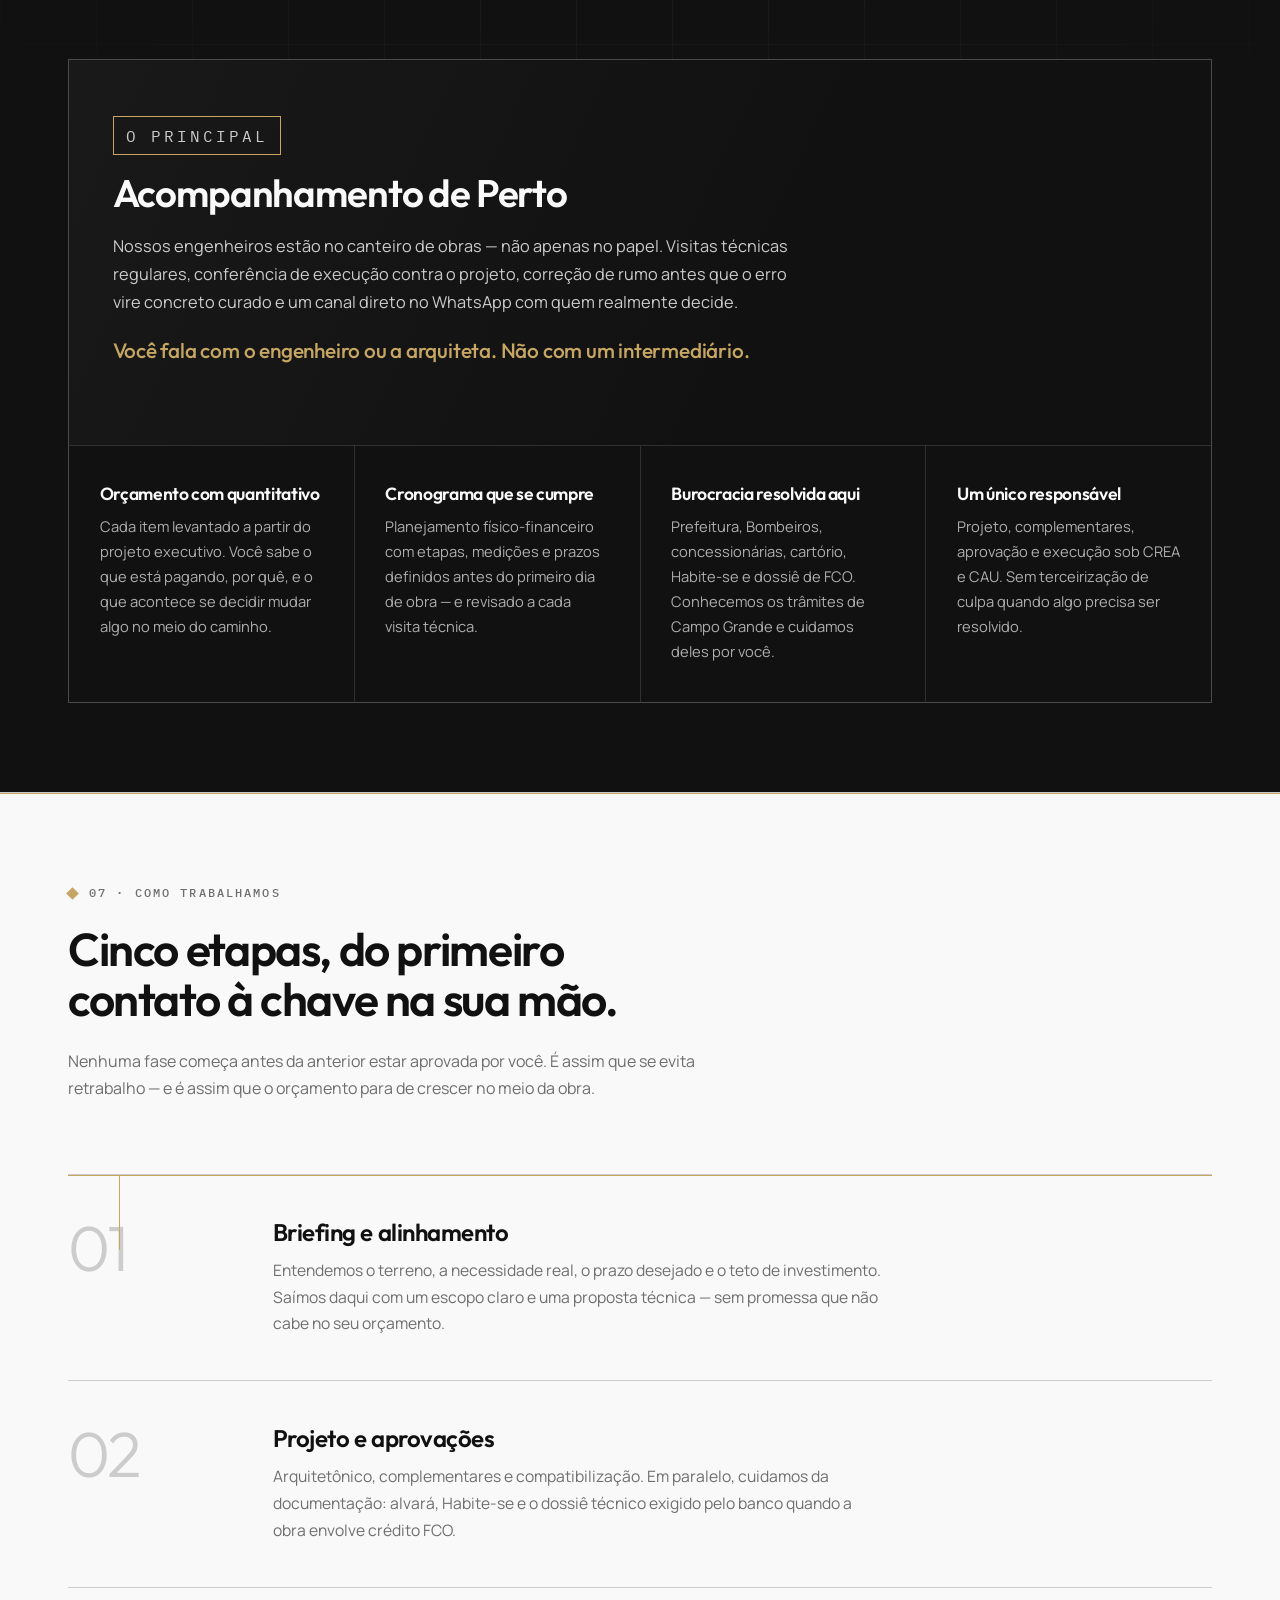
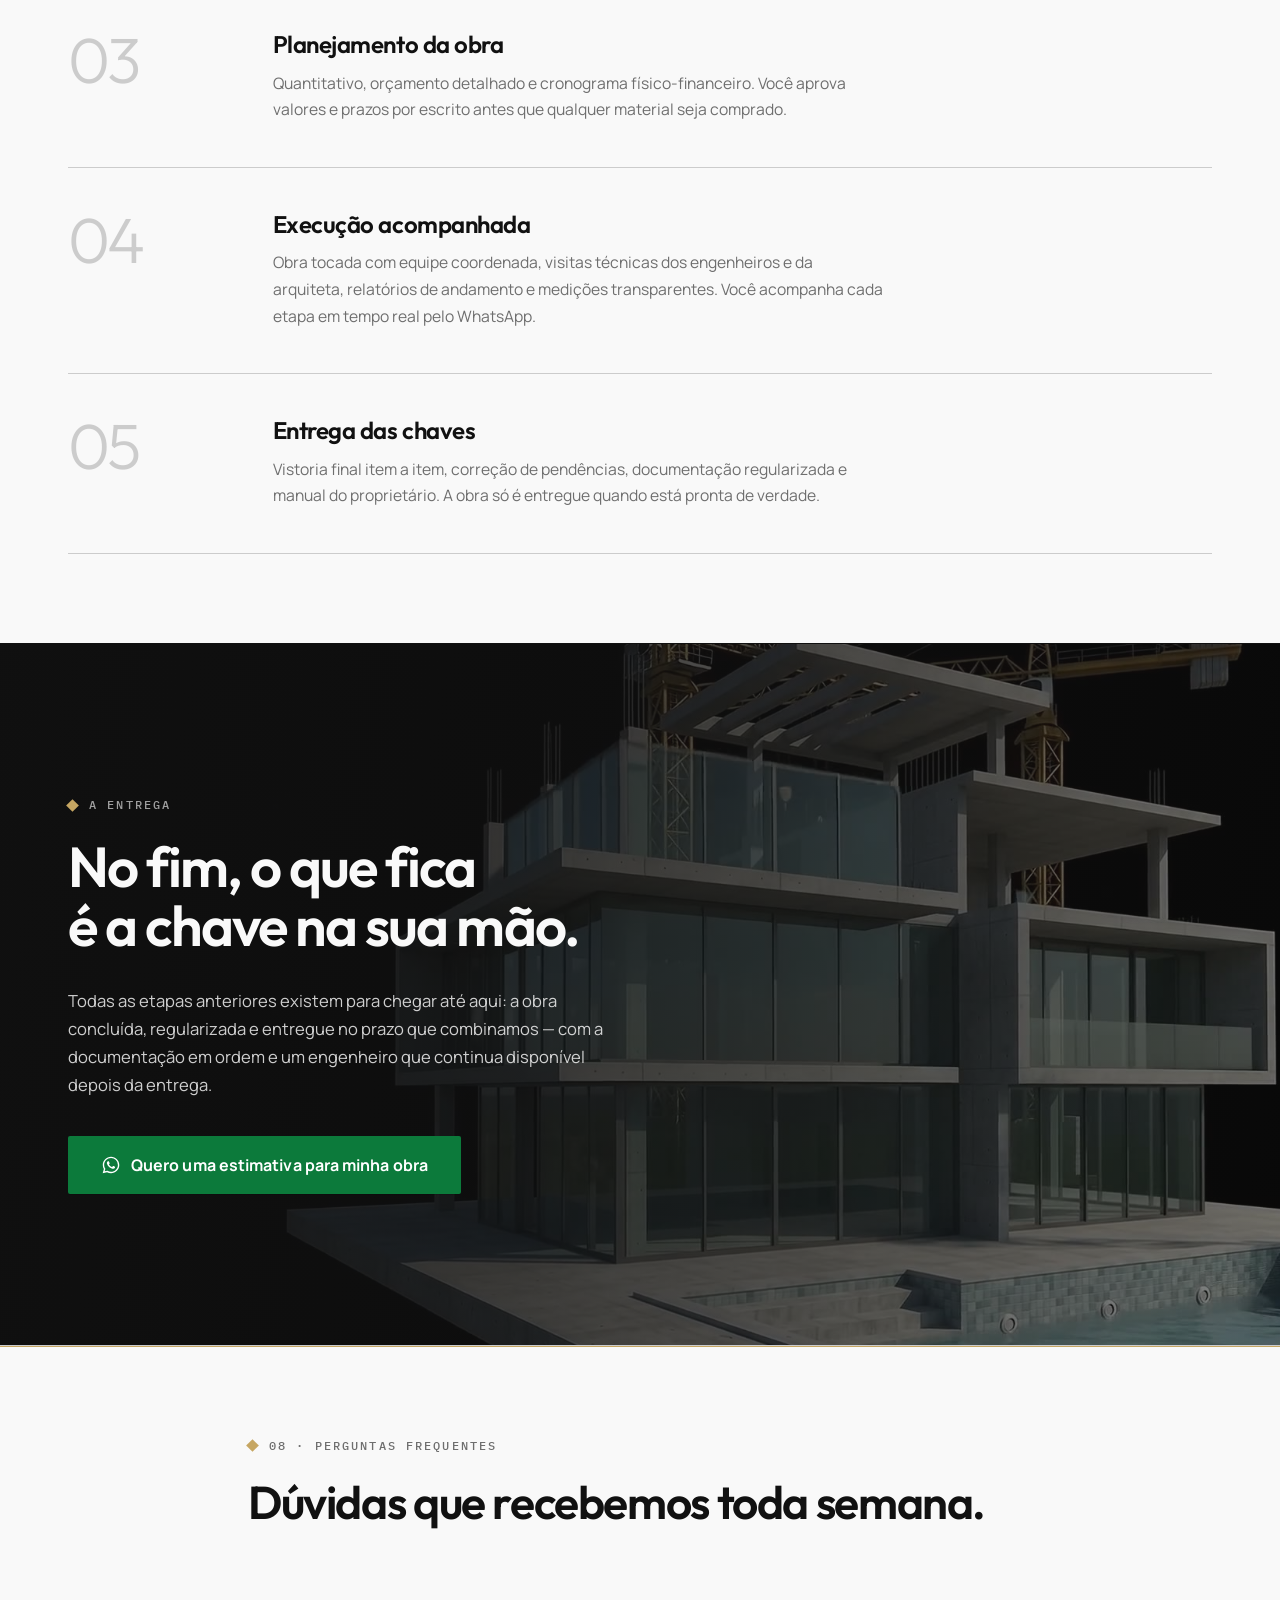
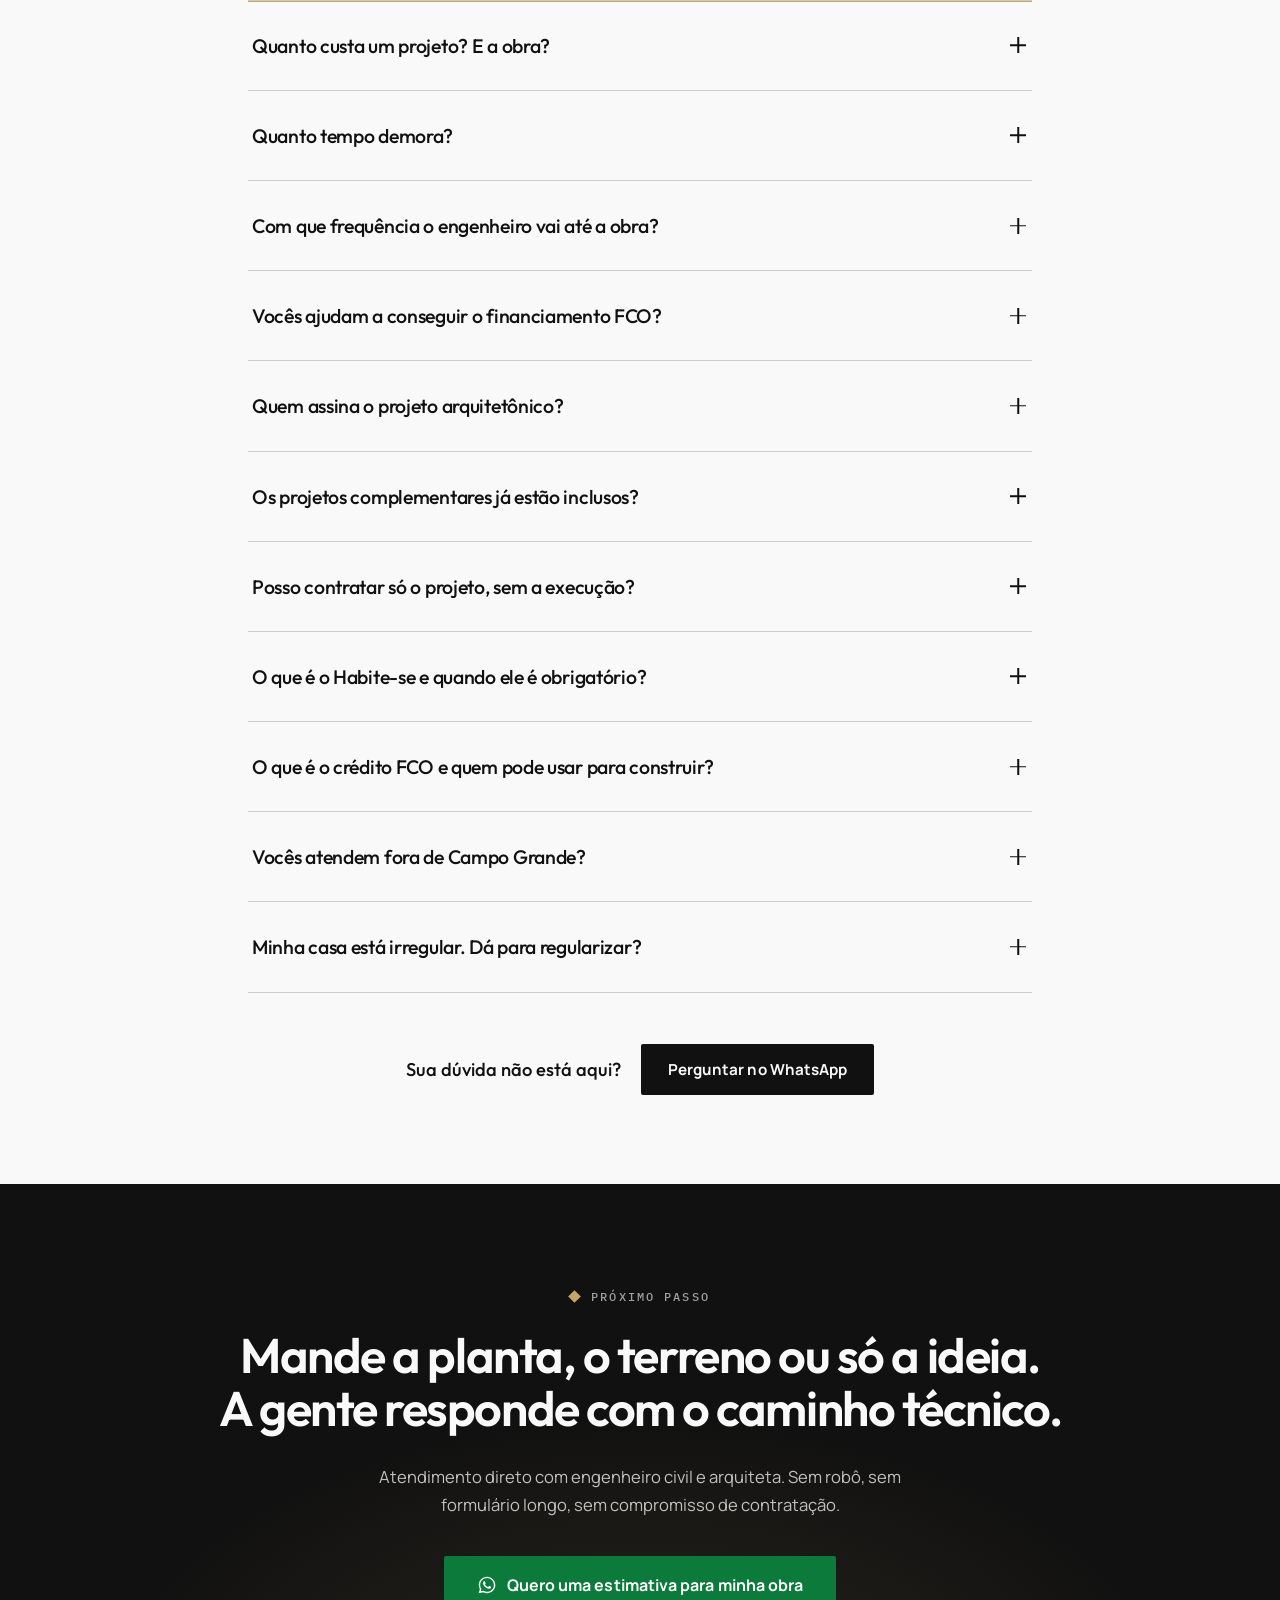
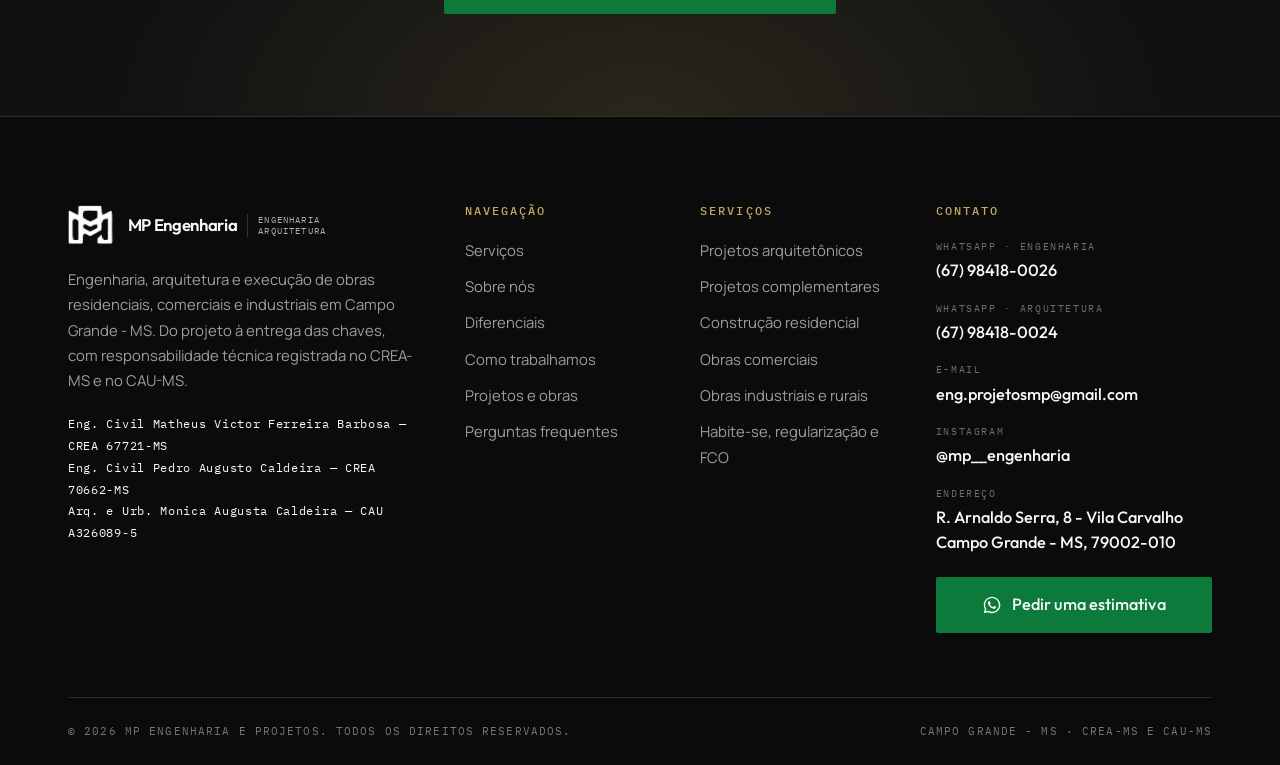
==== commit 0fa63dbd: "fix: CTA do projeto arquitetônico vai para o WhatsApp da arquitetura O botão "Quero meu projeto arqu" ====
--- a/index.html
+++ b/index.html
@@ -939,8 +939,9 @@
 <div class="anat-cta">
       <p>Quer o pacote completo, do levantamento do terreno ao render, assinado por quem
          acompanha a obra depois?</p>
+      <!-- Vai para o WhatsApp da arquitetura (Monica), não para o de engenharia. -->
       <a class="btn btn-wa"
-         href="https://wa.me/5567984180026?text=Ol%C3%A1%21%20Vim%20pelo%20site.%20Quero%20(construir%20%2F%20reformar%20%2F%20regularizar)%20um%20im%C3%B3vel%20(residencial%20%2F%20comercial%20%2F%20industrial)%20em%20______.%20J%C3%A1%20tenho%20o%20terreno%3A%20(sim%20%2F%20n%C3%A3o)."
+         href="https://wa.me/5567984180024?text=Ol%C3%A1%21%20Vim%20pelo%20site.%20Quero%20(construir%20%2F%20reformar%20%2F%20regularizar)%20um%20im%C3%B3vel%20(residencial%20%2F%20comercial%20%2F%20industrial)%20em%20______.%20J%C3%A1%20tenho%20o%20terreno%3A%20(sim%20%2F%20n%C3%A3o)."
          target="_blank" rel="noopener">
         <svg class="ico" viewBox="0 0 24 24" aria-hidden="true"><path fill="currentColor" d="M12.04 2C6.58 2 2.13 6.45 2.13 11.91c0 1.75.46 3.45 1.32 4.95L2 22l5.25-1.38a9.9 9.9 0 0 0 4.79 1.22h.01c5.46 0 9.91-4.45 9.91-9.91S17.5 2 12.04 2m0 18.15h-.01a8.2 8.2 0 0 1-4.19-1.15l-.3-.18-3.12.82.83-3.04-.2-.31a8.2 8.2 0 0 1-1.26-4.38c0-4.54 3.7-8.24 8.25-8.24a8.2 8.2 0 0 1 8.24 8.25c0 4.54-3.7 8.23-8.24 8.23m4.52-6.16c-.25-.12-1.47-.72-1.69-.81s-.39-.12-.56.13-.64.81-.79.97-.29.19-.54.06a6.7 6.7 0 0 1-1.99-1.23 7.5 7.5 0 0 1-1.38-1.72c-.14-.25-.01-.38.11-.5s.25-.29.37-.43.17-.25.25-.41.04-.31-.02-.43-.56-1.34-.76-1.84-.4-.42-.56-.43h-.48c-.16 0-.43.06-.65.31s-.85.83-.85 2.02.87 2.35.99 2.51 1.71 2.61 4.15 3.66c.58.25 1.03.4 1.39.51.58.19 1.11.16 1.53.1.47-.07 1.47-.6 1.67-1.18s.21-1.08.15-1.18-.23-.19-.48-.31"/></svg>
         <span>Quero meu projeto arquitetônico</span>
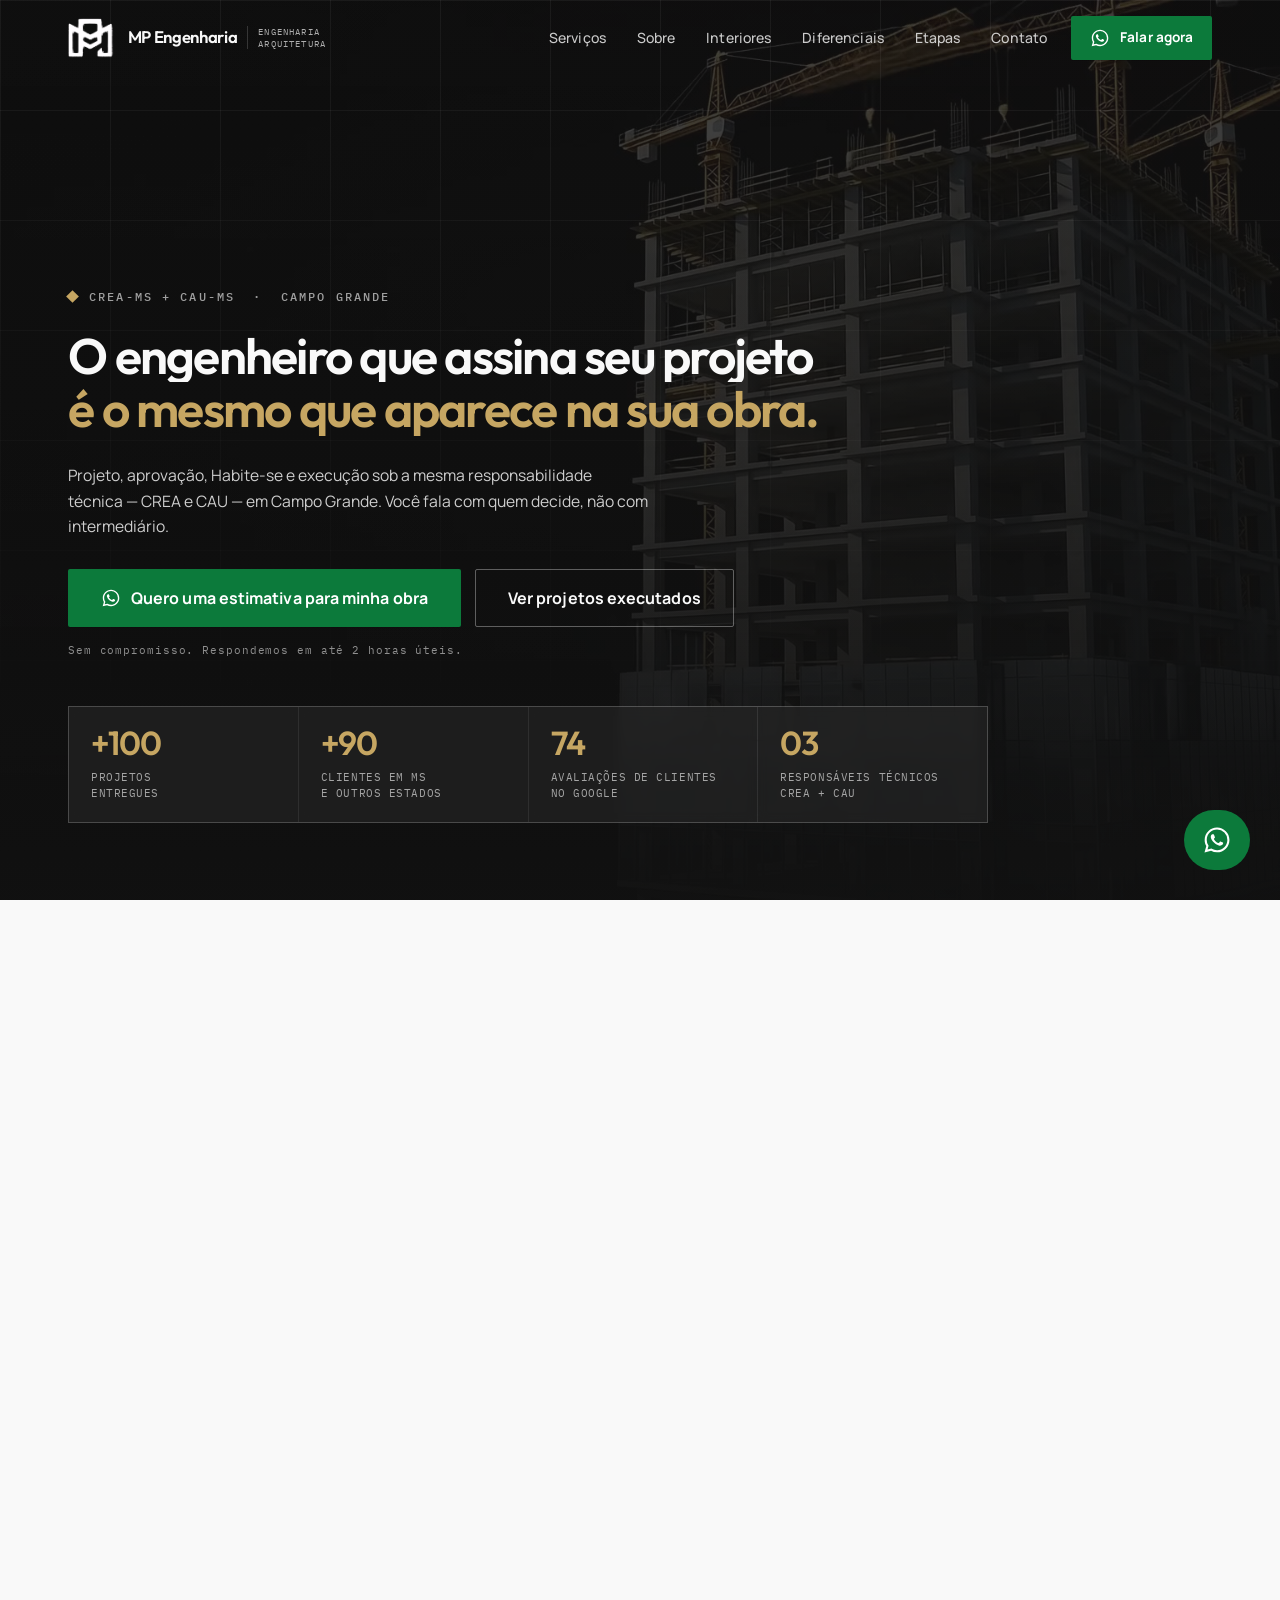
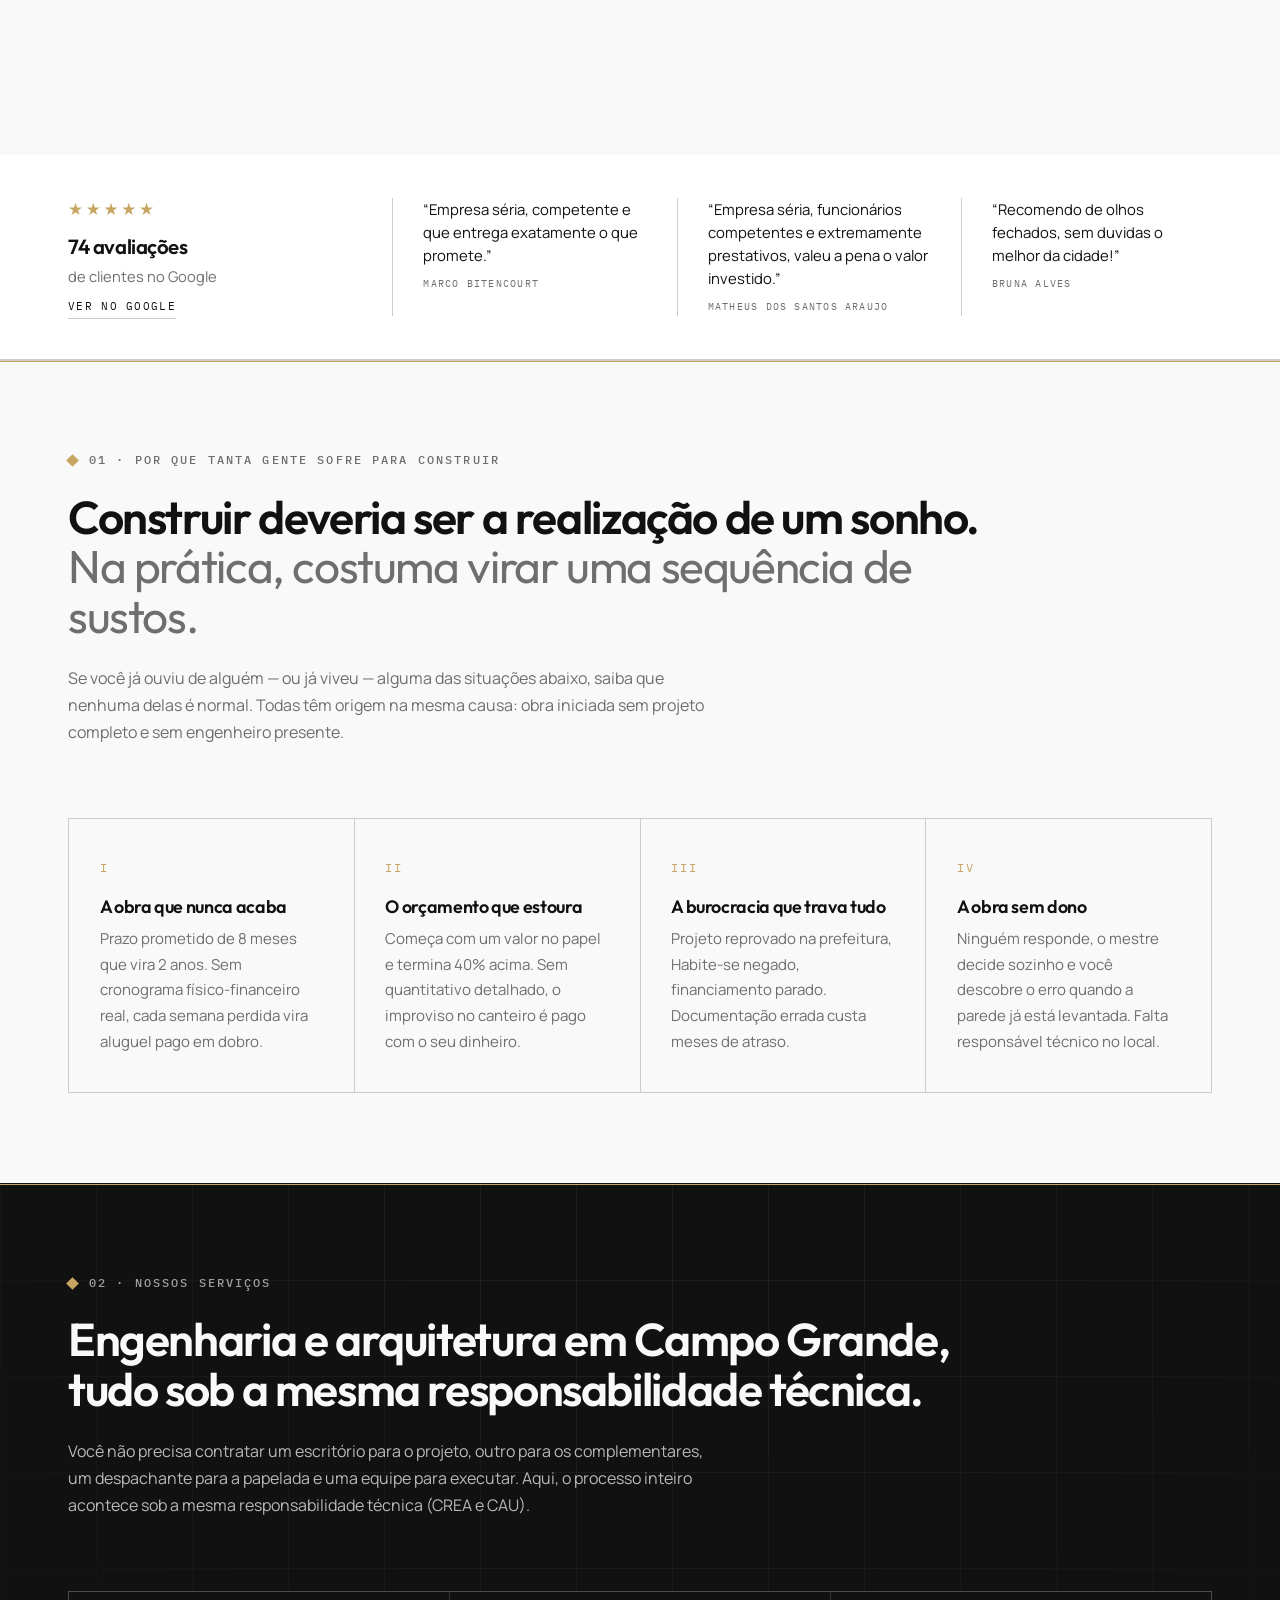
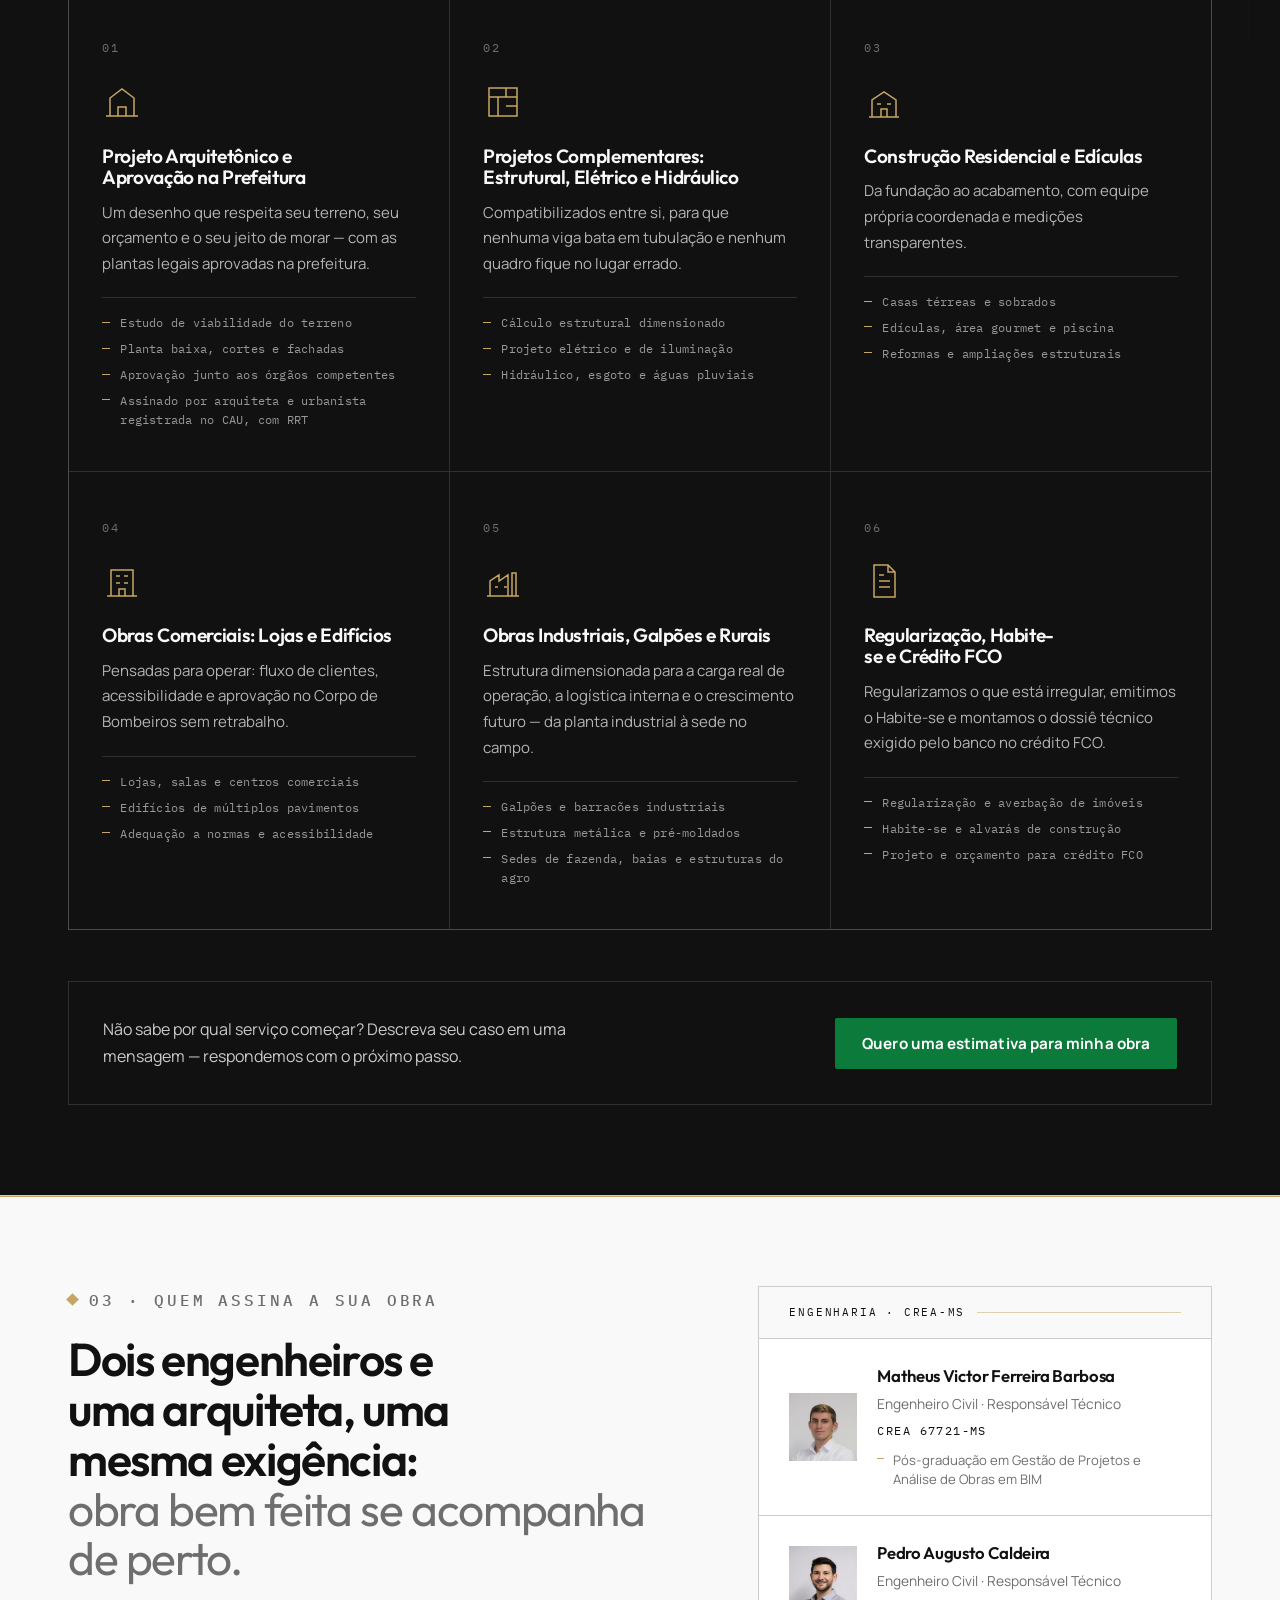
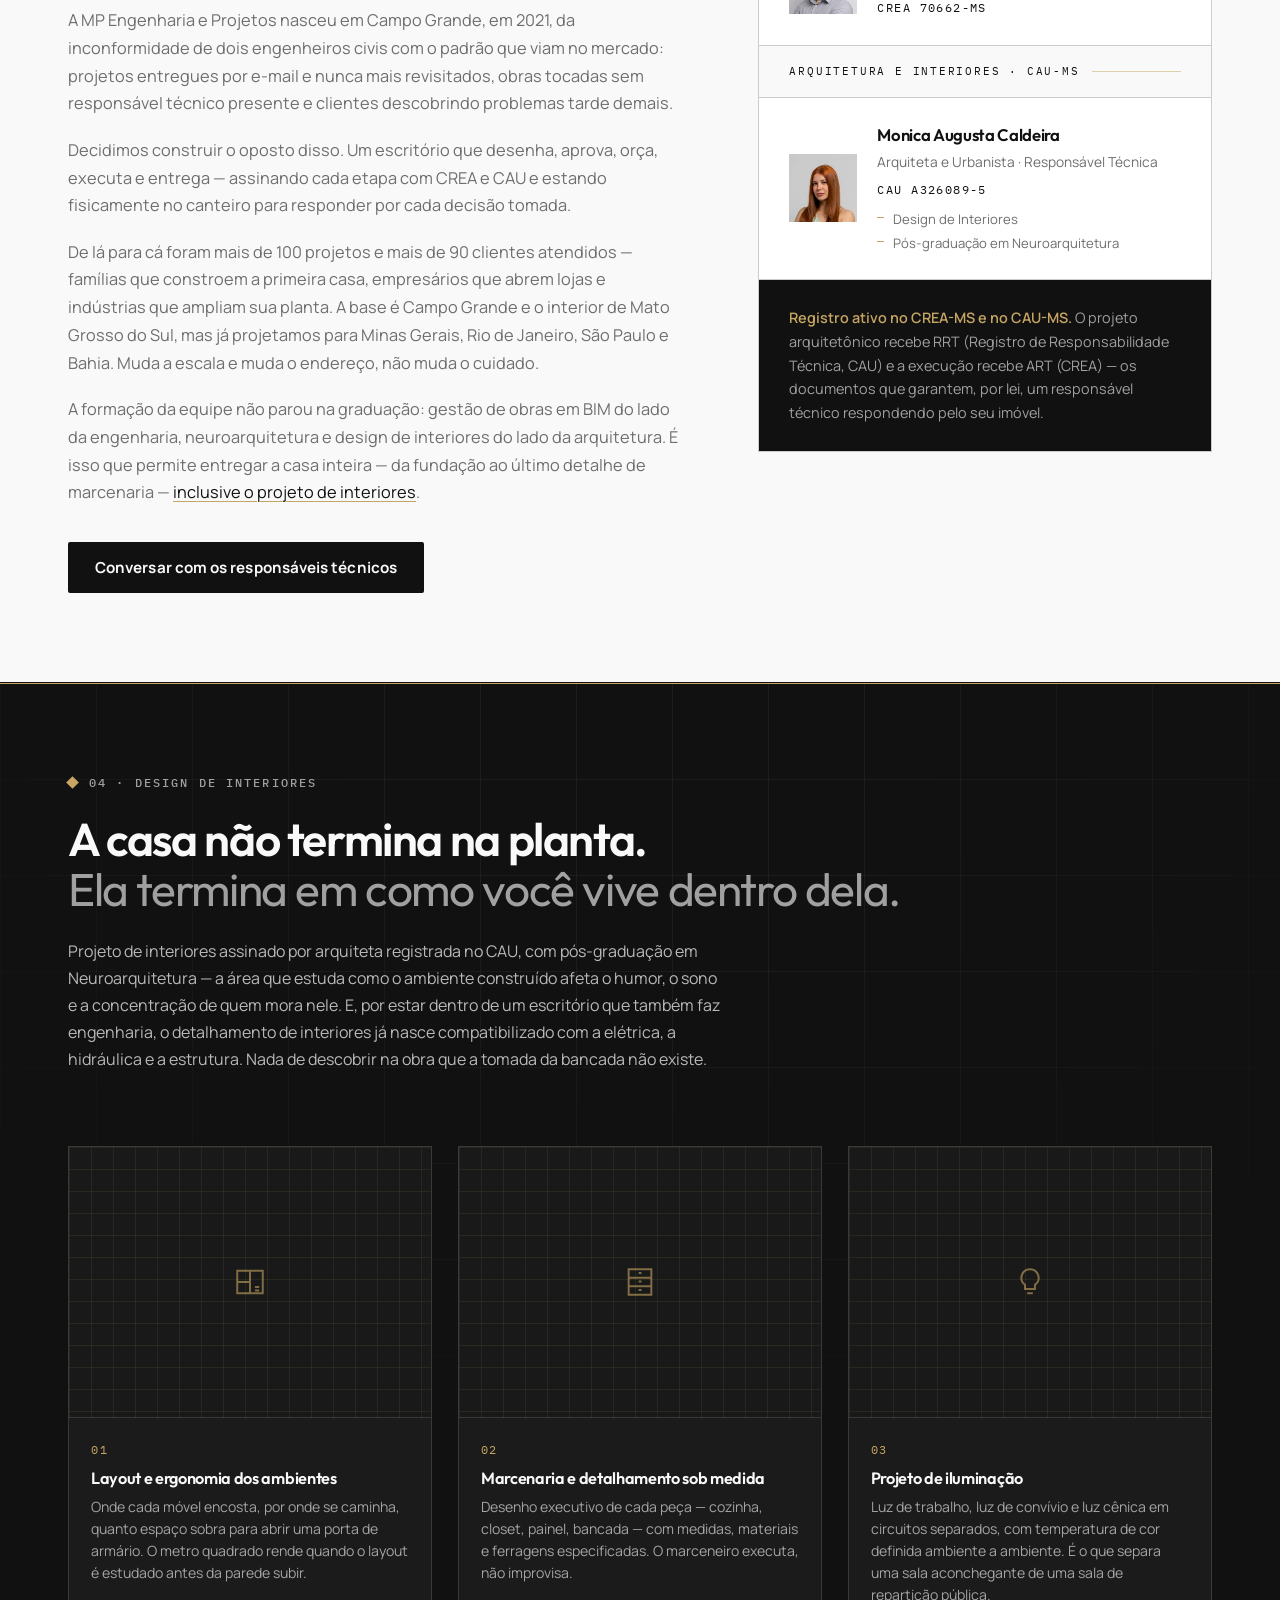
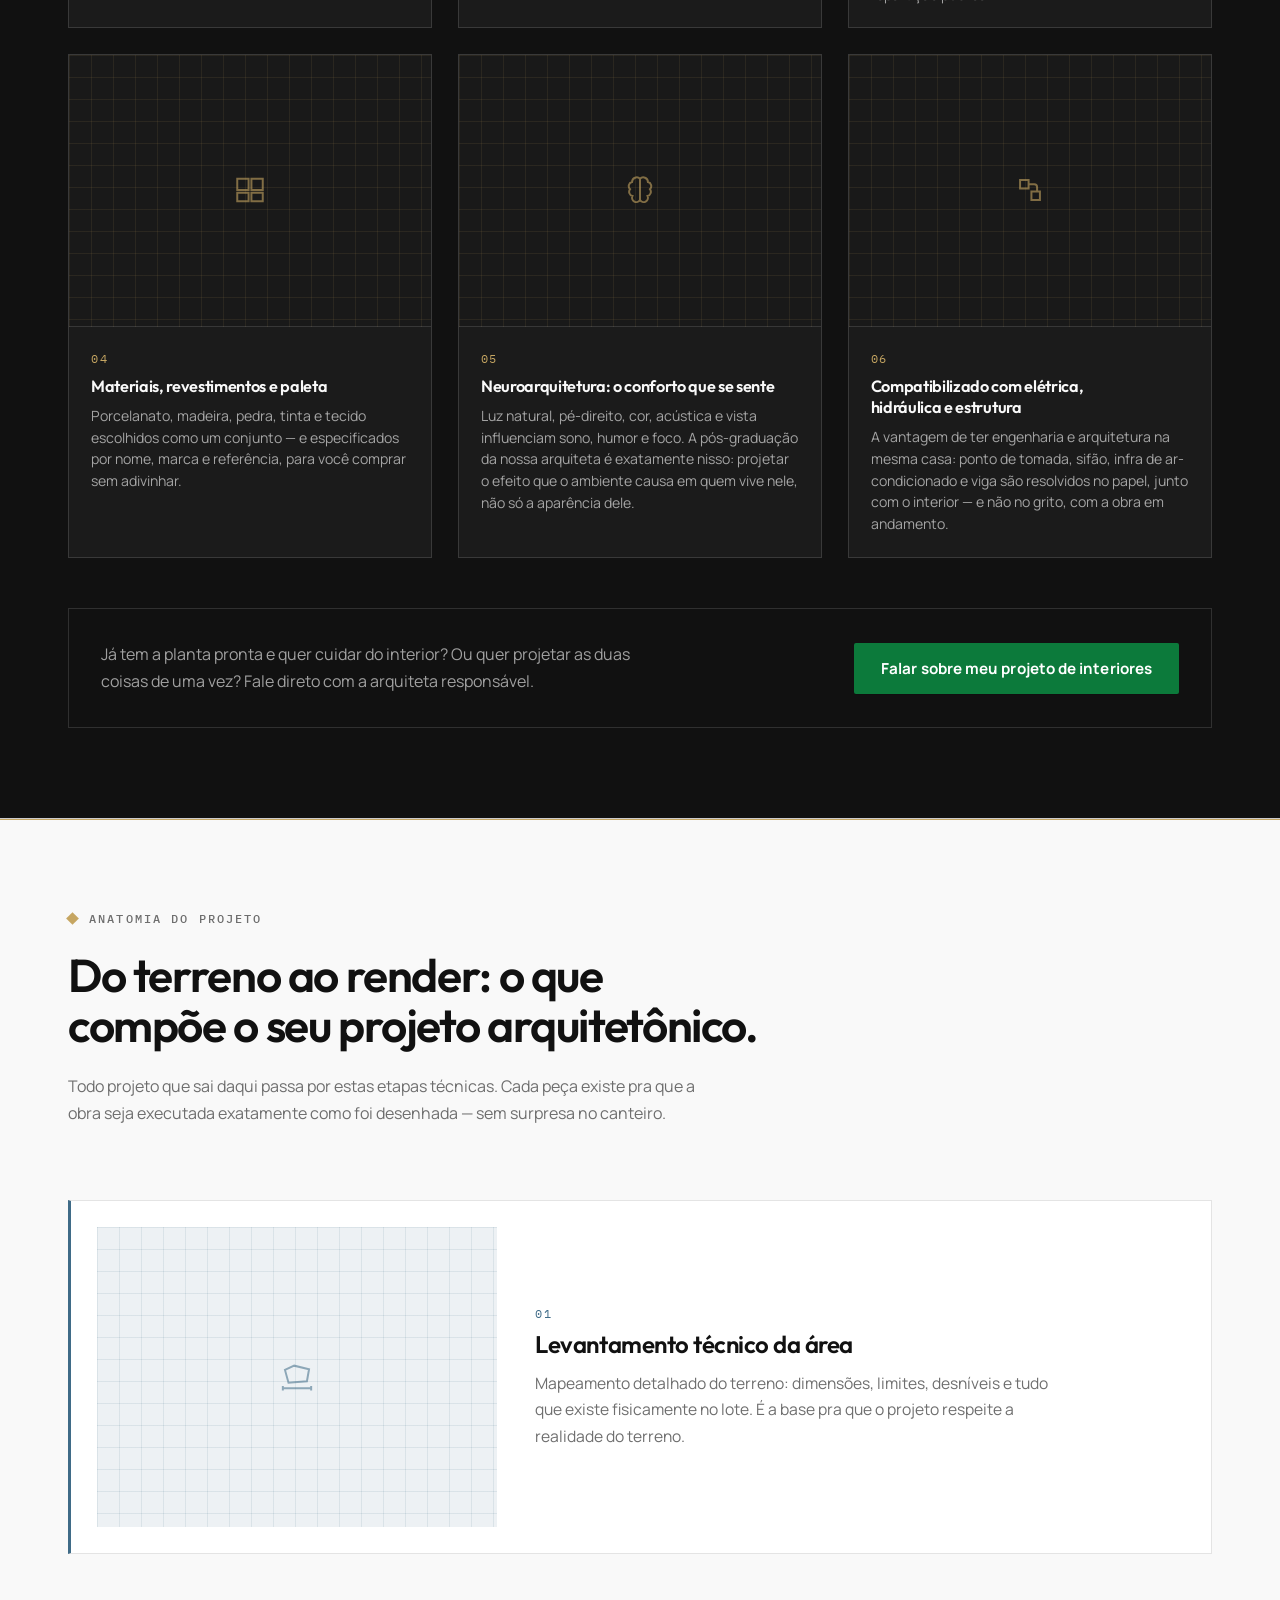
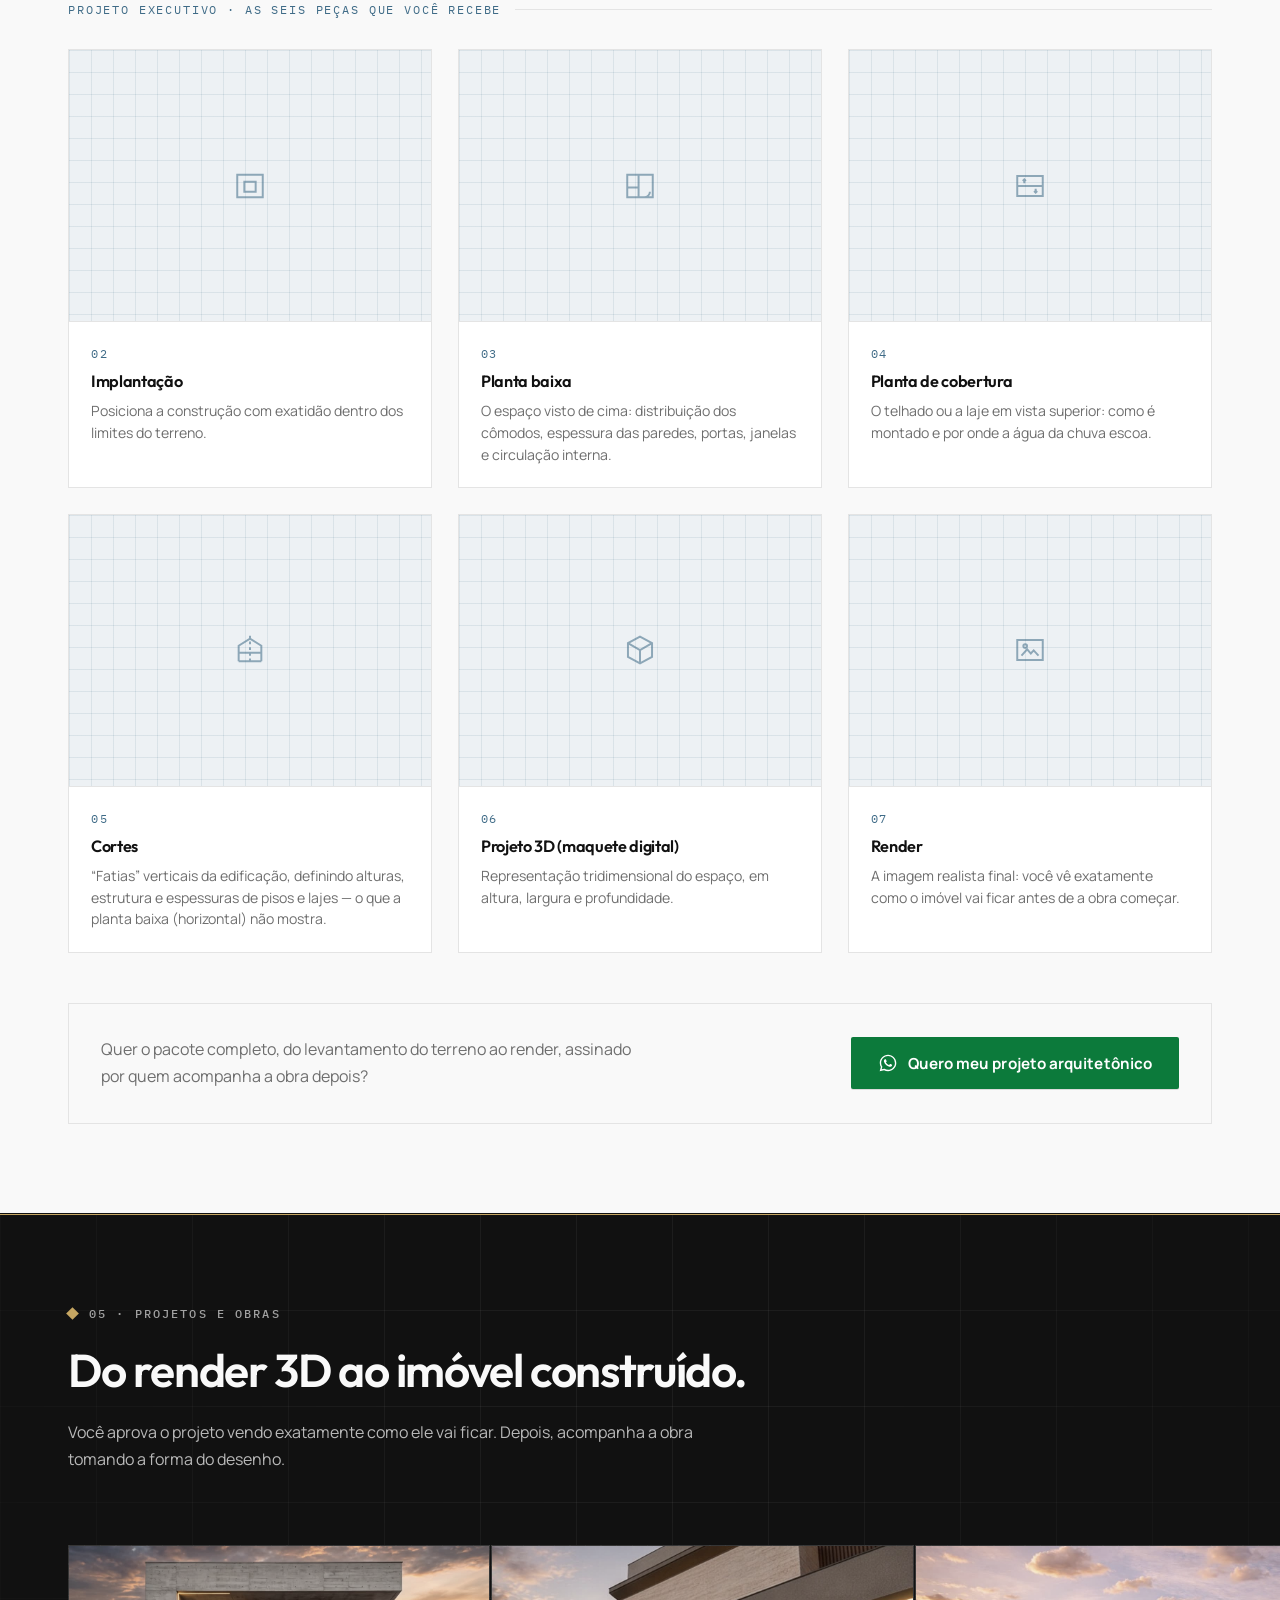
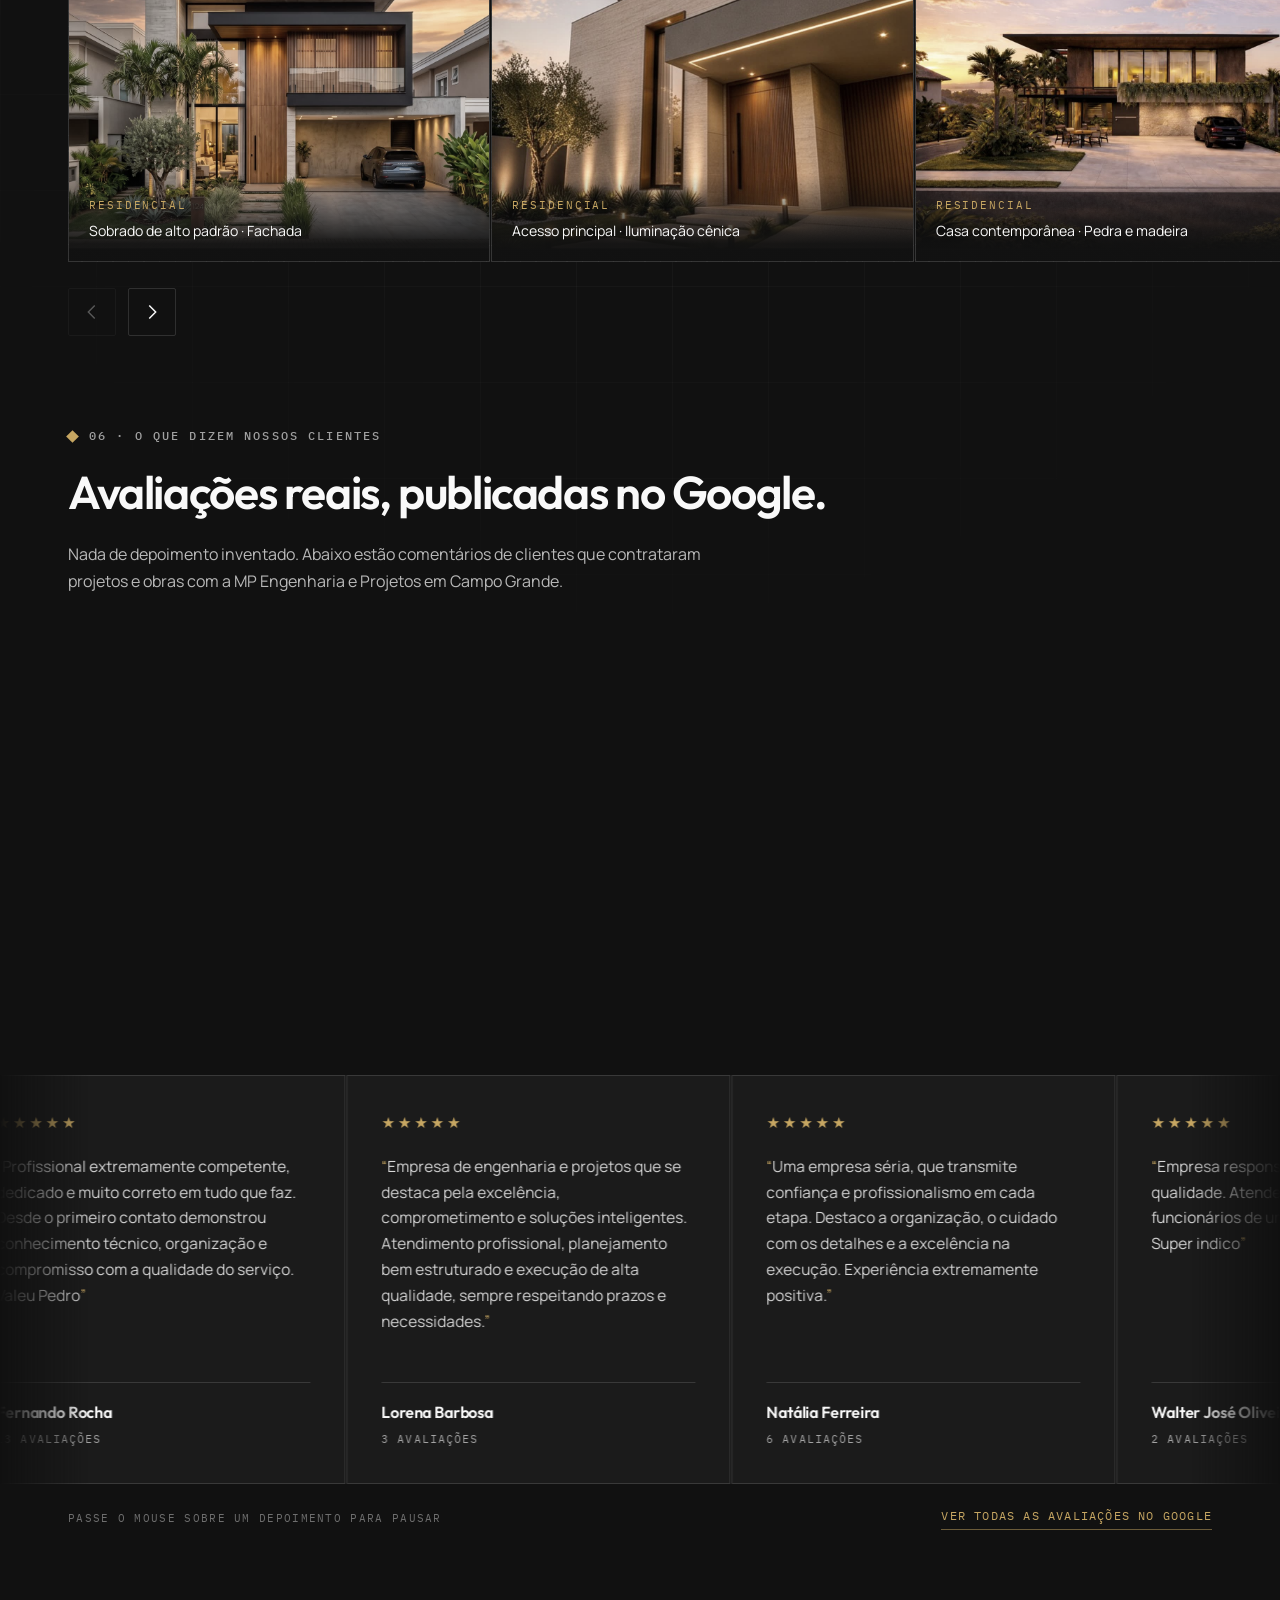
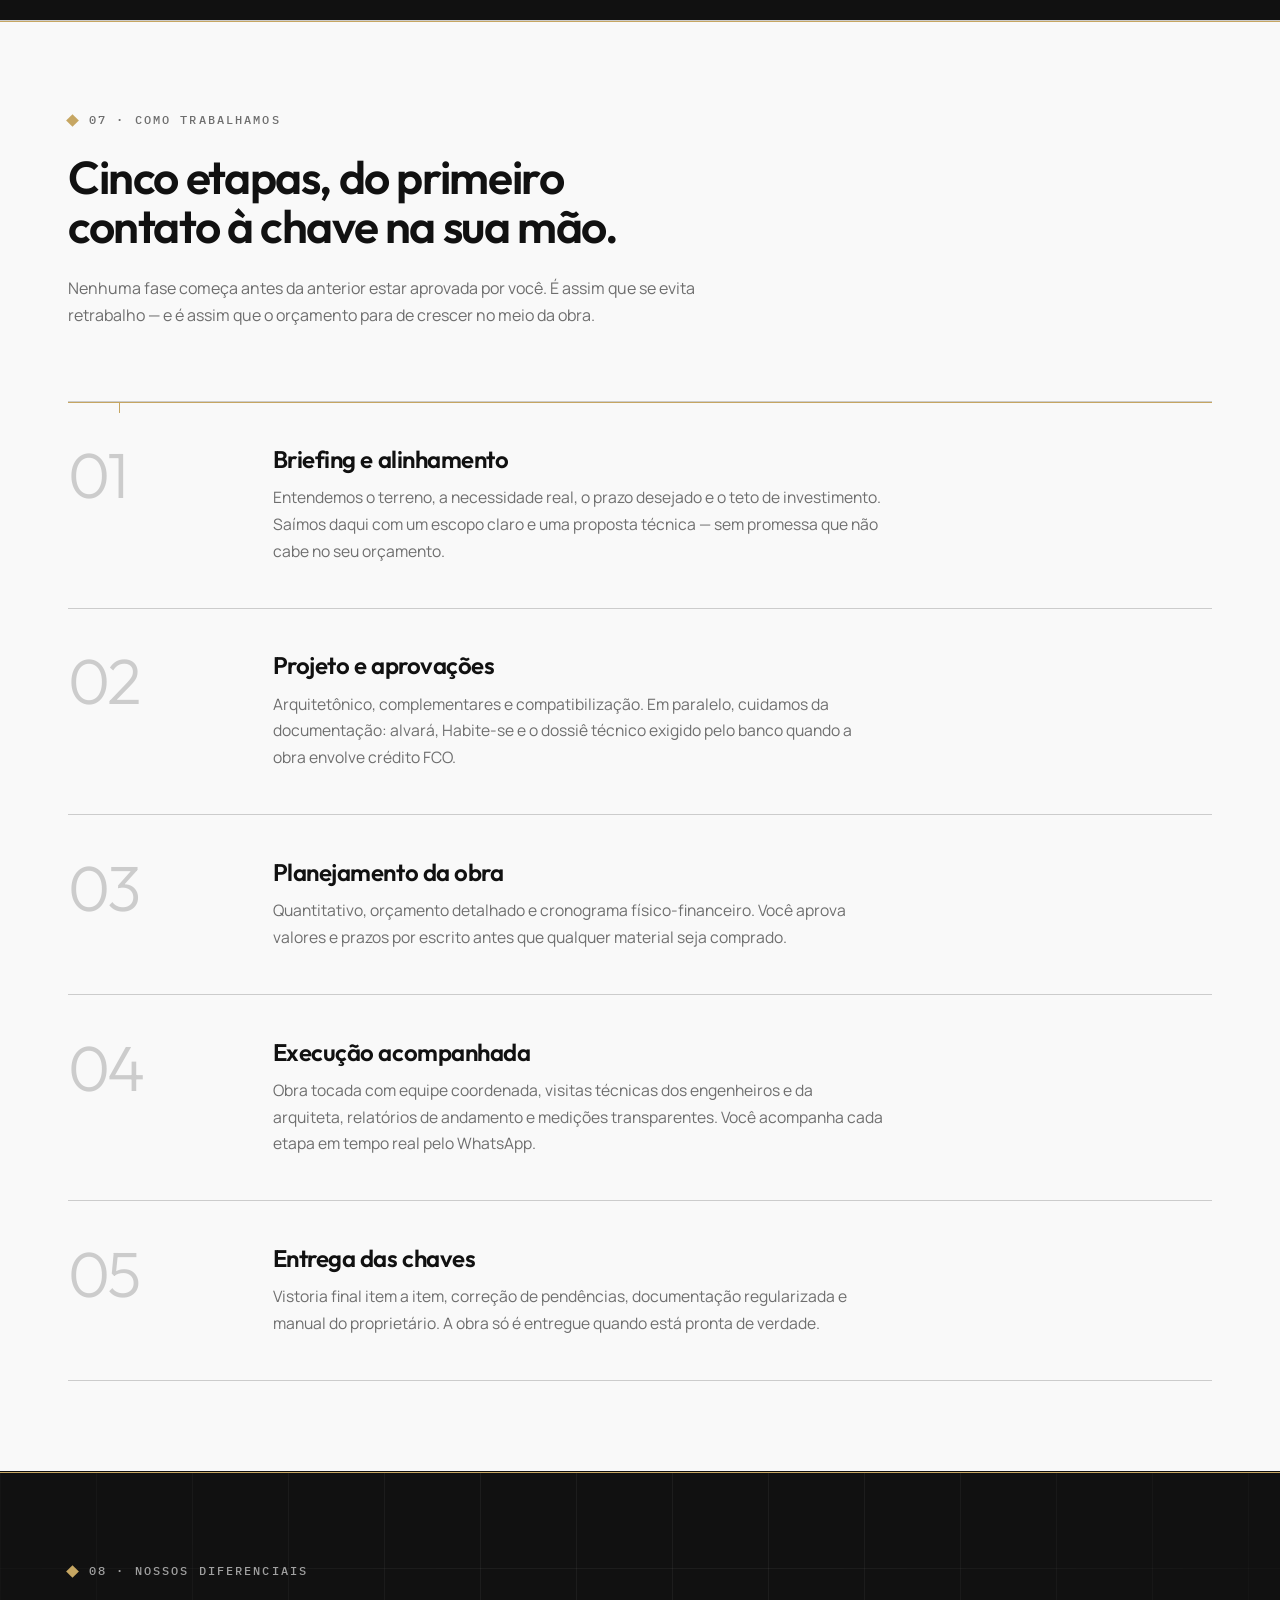
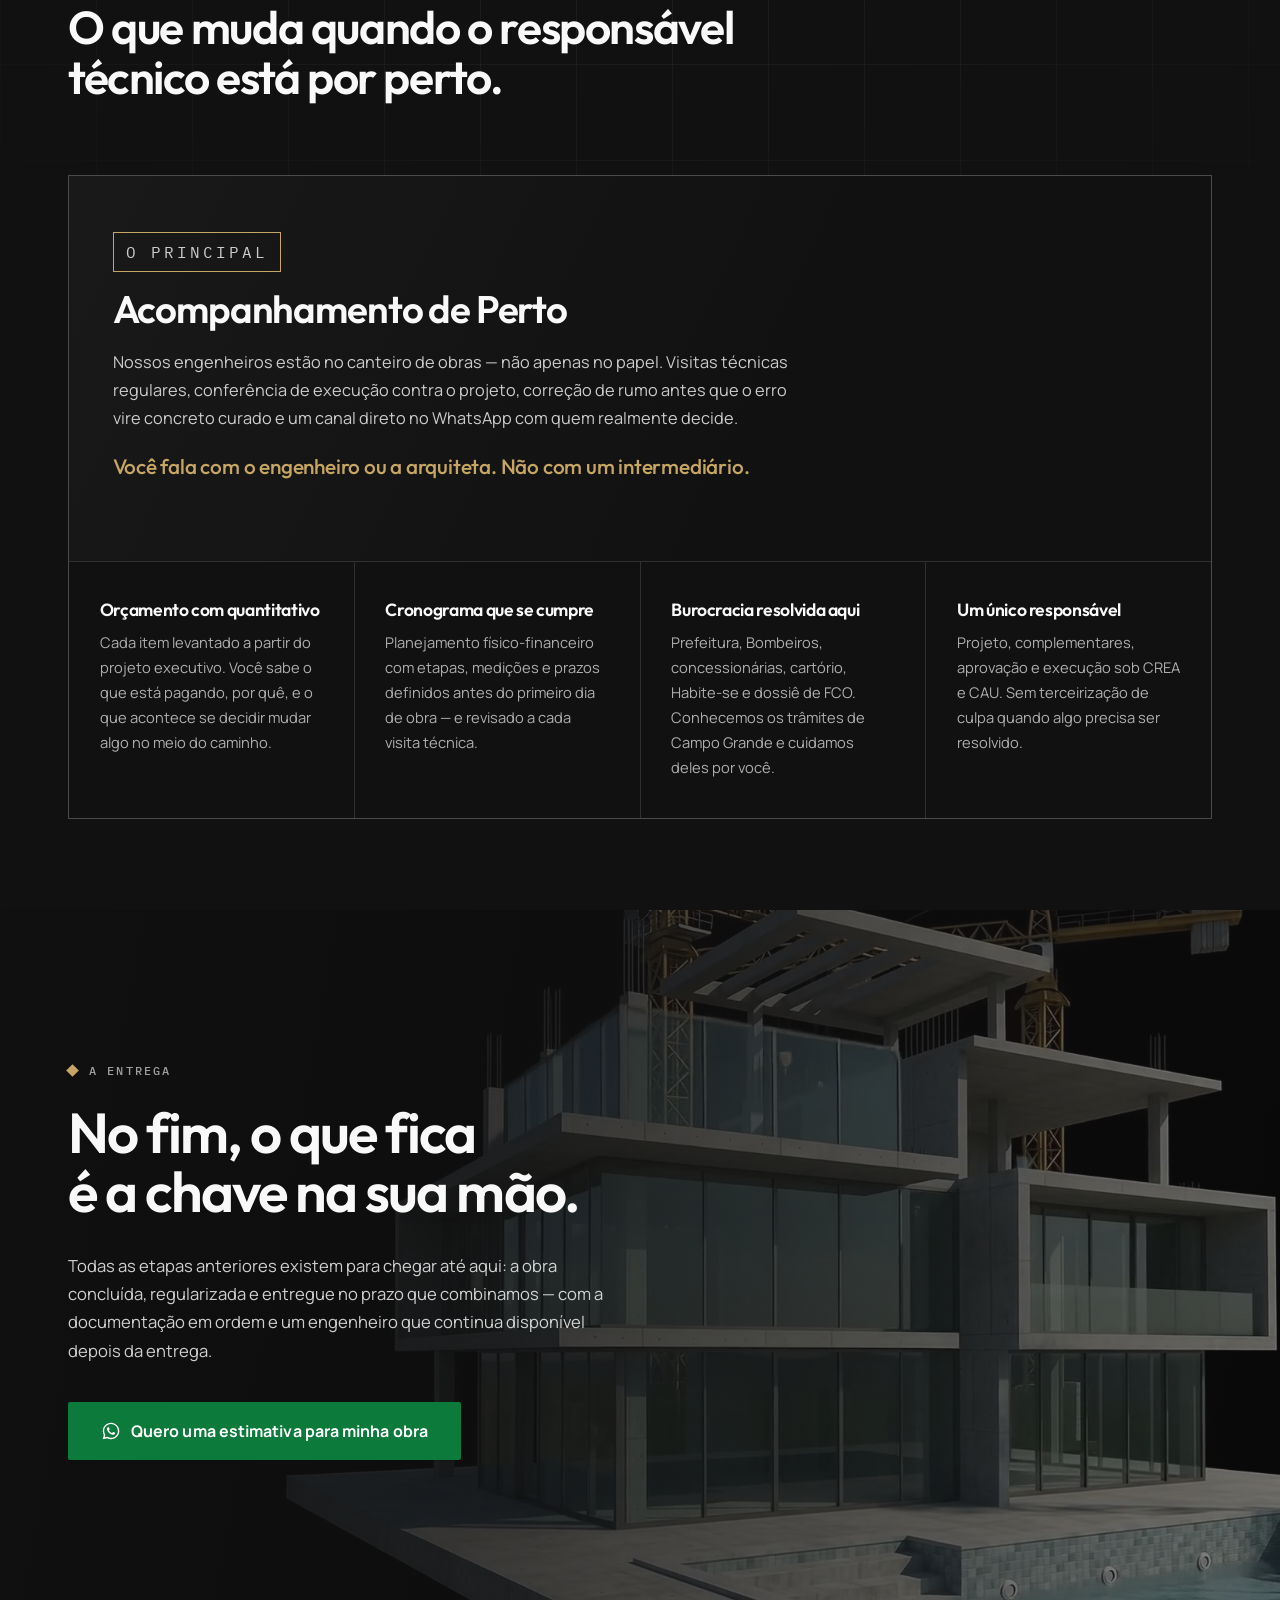
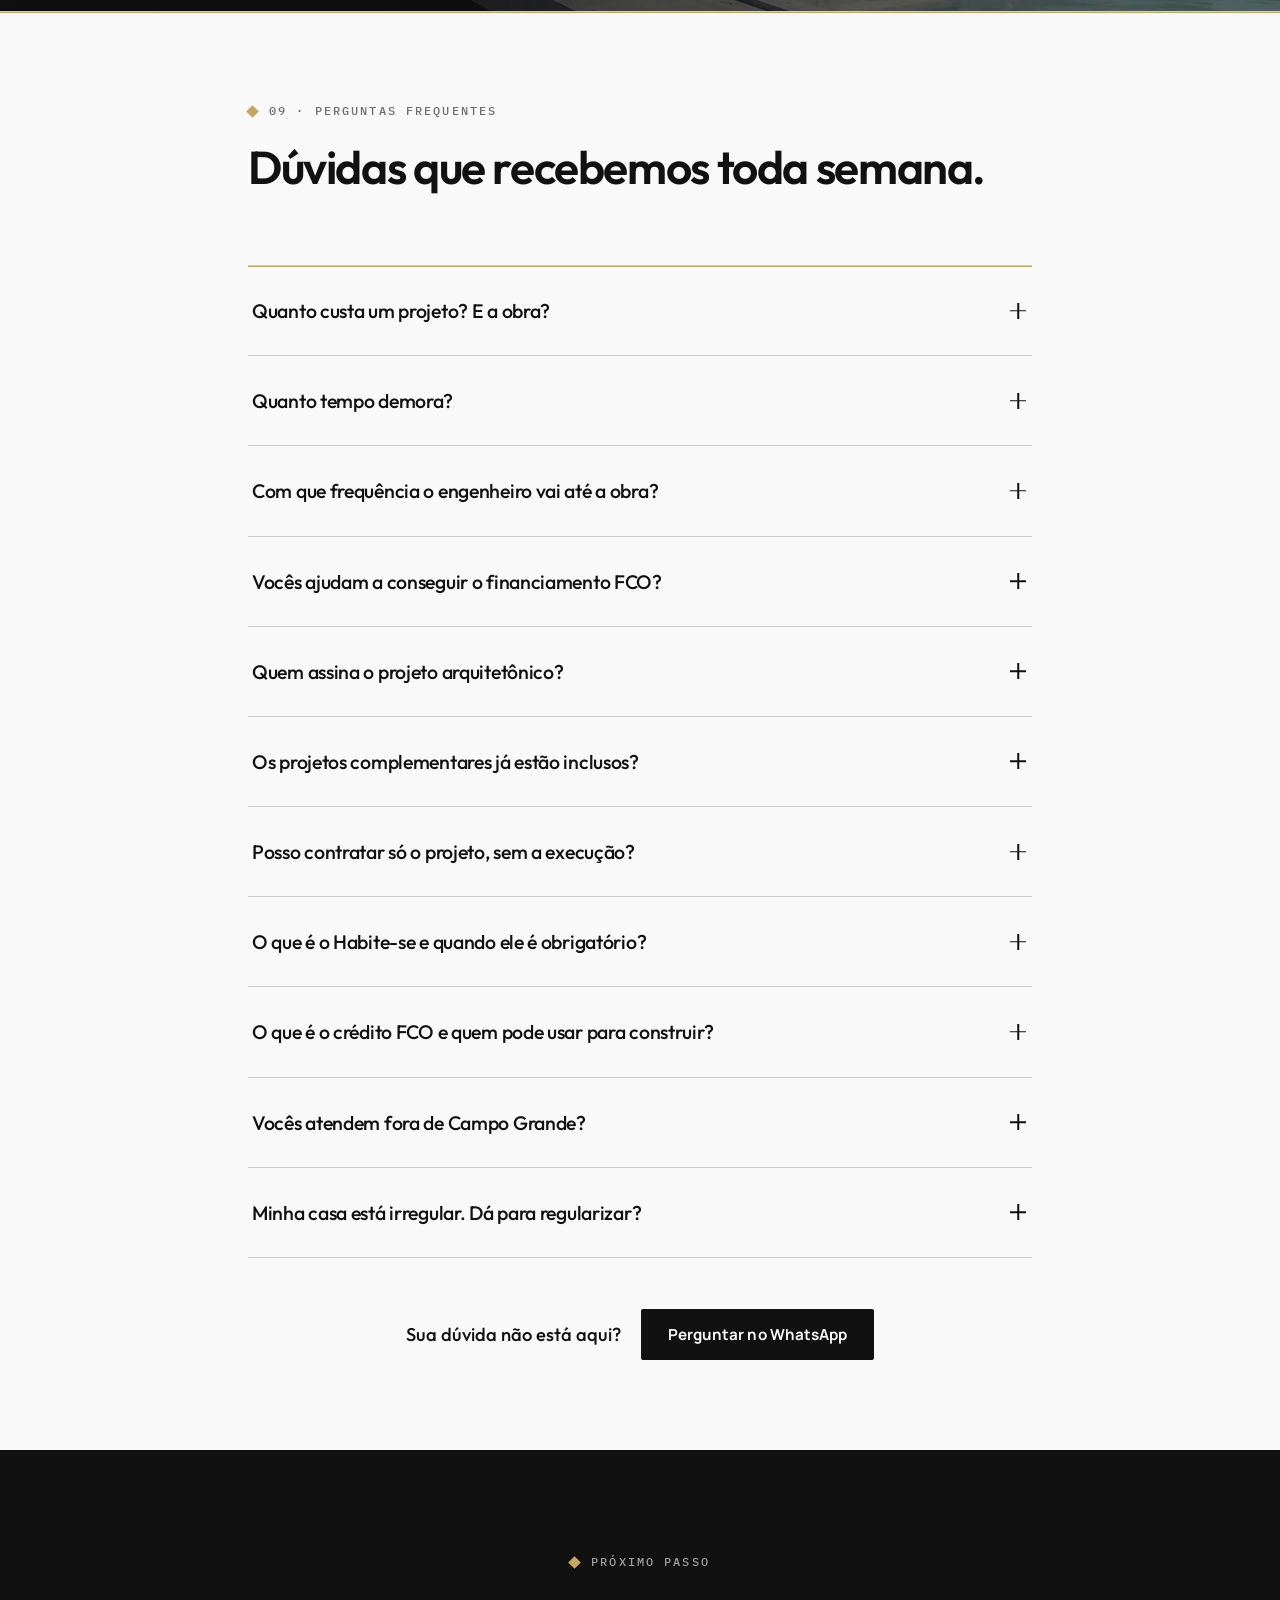
==== commit ea461a9c: "feat: sobe "Sobre" para a 3a secao, cria secao de interiores e corrige o menu Reordena a pagina para" ====
--- a/index.html
+++ b/index.html
@@ -249,6 +249,23 @@
             "position": 3,
             "itemOffered": {
               "@type": "Service",
+              "name": "Design de Interiores",
+              "description": "Projeto de design de interiores assinado por arquiteta registrada no CAU-MS com pós-graduação em Neuroarquitetura: layout e ergonomia dos ambientes, marcenaria sob medida, projeto de iluminação, especificação de materiais e revestimentos, compatibilizado com os projetos elétrico, hidráulico e estrutural.",
+              "serviceType": "Design de Interiores",
+              "provider": {
+                "@id": "https://www.mpengenhariaeprojetos.com.br/#empresa"
+              },
+              "areaServed": {
+                "@type": "City",
+                "name": "Campo Grande"
+              }
+            }
+          },
+          {
+            "@type": "Offer",
+            "position": 4,
+            "itemOffered": {
+              "@type": "Service",
               "name": "Construção Residencial e Edículas",
               "description": "Execução de casas térreas, sobrados, edículas, área gourmet, piscina, reformas e ampliações estruturais em Campo Grande - MS.",
               "serviceType": "Construção Residencial e Edículas",
@@ -263,7 +280,7 @@
           },
           {
             "@type": "Offer",
-            "position": 4,
+            "position": 5,
             "itemOffered": {
               "@type": "Service",
               "name": "Obras Comerciais: Lojas e Edifícios",
@@ -280,7 +297,7 @@
           },
           {
             "@type": "Offer",
-            "position": 5,
+            "position": 6,
             "itemOffered": {
               "@type": "Service",
               "name": "Obras Industriais e Galpões",
@@ -297,7 +314,7 @@
           },
           {
             "@type": "Offer",
-            "position": 6,
+            "position": 7,
             "itemOffered": {
               "@type": "Service",
               "name": "Regularização, Habite-se e Crédito FCO",
@@ -333,16 +350,28 @@
       "worksFor": {
         "@id": "https://www.mpengenhariaeprojetos.com.br/#empresa"
       },
-      "hasCredential": {
-        "@type": "EducationalOccupationalCredential",
-        "credentialCategory": "Registro profissional",
-        "recognizedBy": {
-          "@type": "Organization",
-          "name": "CREA-MS",
-          "alternateName": "Conselho Regional de Engenharia e Agronomia de Mato Grosso do Sul"
-        },
-        "identifier": "CREA 67721-MS"
-      }
+      "knowsAbout": [
+        "Gestão de projetos",
+        "Análise de obras em BIM",
+        "Building Information Modeling"
+      ],
+      "hasCredential": [
+        {
+          "@type": "EducationalOccupationalCredential",
+          "credentialCategory": "Registro profissional",
+          "recognizedBy": {
+            "@type": "Organization",
+            "name": "CREA-MS",
+            "alternateName": "Conselho Regional de Engenharia e Agronomia de Mato Grosso do Sul"
+          },
+          "identifier": "CREA 67721-MS"
+        },
+        {
+          "@type": "EducationalOccupationalCredential",
+          "credentialCategory": "Pós-graduação",
+          "name": "Pós-graduação em Gestão de Projetos e Análise de Obras em BIM"
+        }
+      ]
     },
     {
       "@type": "Person",
@@ -376,16 +405,33 @@
       "worksFor": {
         "@id": "https://www.mpengenhariaeprojetos.com.br/#empresa"
       },
-      "hasCredential": {
-        "@type": "EducationalOccupationalCredential",
-        "credentialCategory": "Registro profissional",
-        "recognizedBy": {
-          "@type": "Organization",
-          "name": "CAU-MS",
-          "alternateName": "Conselho de Arquitetura e Urbanismo de Mato Grosso do Sul"
-        },
-        "identifier": "CAU A326089-5"
-      }
+      "knowsAbout": [
+        "Arquitetura e urbanismo",
+        "Design de interiores",
+        "Neuroarquitetura"
+      ],
+      "hasCredential": [
+        {
+          "@type": "EducationalOccupationalCredential",
+          "credentialCategory": "Registro profissional",
+          "recognizedBy": {
+            "@type": "Organization",
+            "name": "CAU-MS",
+            "alternateName": "Conselho de Arquitetura e Urbanismo de Mato Grosso do Sul"
+          },
+          "identifier": "CAU A326089-5"
+        },
+        {
+          "@type": "EducationalOccupationalCredential",
+          "credentialCategory": "Formação complementar",
+          "name": "Design de Interiores"
+        },
+        {
+          "@type": "EducationalOccupationalCredential",
+          "credentialCategory": "Pós-graduação",
+          "name": "Pós-graduação em Neuroarquitetura"
+        }
+      ]
     },
     {
       "@type": "FAQPage",
@@ -520,6 +566,7 @@
     <nav class="nav" id="nav-principal" aria-label="Navegação principal">
       <a href="#servicos">Serviços</a>
       <a href="#sobre">Sobre</a>
+      <a href="#interiores">Interiores</a>
       <a href="#diferenciais">Diferenciais</a>
       <a href="#etapas">Etapas</a>
       <a href="#contato">Contato</a>
@@ -802,383 +849,19 @@
 </section>
 
 <!-- ============================================================
-     G2. ANATOMIA DO PROJETO ARQUITETÔNICO
+     E. SOBRE NÓS E AUTORIDADE TÉCNICA
      ------------------------------------------------------------
-     Seção SEM número: descreve O QUE COMPÕE o projeto entregue.
-     Não confundir com "07 · Como trabalhamos" (#etapas), que é a
-     jornada comercial do cliente. As classes anat-* são próprias:
-     reusar .timeline / .step faria o main.js prender o trilho de
-     progresso nesta seção em vez de #etapas.
-     ============================================================ -->
-<section class="section section-paper" id="projeto">
-  <div class="shell">
-    <header class="section-head">
-      <p class="eyebrow"><span class="tick"></span> Anatomia do projeto</p>
-      <h2 class="section-title">Do terreno ao render: o que compõe o seu projeto arquitetônico.</h2>
-      <p class="section-lead">
-        Todo projeto que sai daqui passa por estas etapas técnicas. Cada peça existe pra que
-        a obra seja executada exatamente como foi desenhada — sem surpresa no canteiro.
-      </p>
-    </header>
-
-    <!-- Destaque: ponto de partida de todo projeto -->
-    <!-- Destaque: ponto de partida de todo projeto -->
-    <div class="anat-lead">
-      <div class="anat-media">
-        <!-- IMAGEM · cole um <img> aqui que ele cobre o marcador sozinho. Exemplo:
-             <img src="assets/img/anat-levantamento.jpg" alt="Levantamento técnico do terreno" loading="lazy" width="1200" height="900"> -->
-        <svg class="anat-ico" viewBox="0 0 24 24" aria-hidden="true">
-          <path d="M3.5 7 10 4l10.5 2.5-1.5 8.5-13 1z M2 20h20 M2 18.4v3.2 M22 18.4v3.2" fill="none" stroke="currentColor" stroke-width="1.4"/>
-        </svg>
-      </div>
-      <div class="anat-lead-body">
-        <span class="anat-num">01</span>
-        <h3>Levantamento técnico da área</h3>
-        <p>Mapeamento detalhado do terreno: dimensões, limites, desníveis e tudo que existe
-           fisicamente no lote. É a base pra que o projeto respeite a realidade do terreno.</p>
-      </div>
-    </div>
-
-    <!-- Grupo: as seis peças do Projeto Executivo -->
-    <div class="anat-group">
-      <p class="anat-group-label">Projeto Executivo · as seis peças que você recebe</p>
-
-      <ol class="anat-grid" start="2">
-        <li class="anat-card">
-          <div class="anat-media">
-            <!-- IMAGEM · cole um <img> aqui. Ex.: <img src="assets/img/anat-implantacao.jpg" alt="Planta de implantação" loading="lazy" width="1200" height="900"> -->
-            <svg class="anat-ico" viewBox="0 0 24 24" aria-hidden="true">
-              <path d="M3 4h18v16H3z M8 9h8v7H8z" fill="none" stroke="currentColor" stroke-width="1.4"/>
-            </svg>
-          </div>
-          <div class="anat-card-body">
-            <span class="anat-num">02</span>
-            <h3>Implantação</h3>
-            <p>Posiciona a construção com exatidão dentro dos limites do terreno.</p>
-          </div>
-        </li>
-
-        <li class="anat-card">
-          <div class="anat-media">
-            <!-- IMAGEM · cole um <img> aqui. Ex.: <img src="assets/img/anat-planta-baixa.jpg" alt="Planta baixa" loading="lazy" width="1200" height="900"> -->
-            <svg class="anat-ico" viewBox="0 0 24 24" aria-hidden="true">
-              <path d="M3 4h18v16H3z M3 13h8 M11 4v16 M15 20a4 4 0 0 0 4-4" fill="none" stroke="currentColor" stroke-width="1.4"/>
-            </svg>
-          </div>
-          <div class="anat-card-body">
-            <span class="anat-num">03</span>
-            <h3>Planta baixa</h3>
-            <p>O espaço visto de cima: distribuição dos cômodos, espessura das paredes, portas,
-               janelas e circulação interna.</p>
-          </div>
-        </li>
-
-        <li class="anat-card">
-          <div class="anat-media">
-            <!-- IMAGEM · cole um <img> aqui. Ex.: <img src="assets/img/anat-cobertura.jpg" alt="Planta de cobertura" loading="lazy" width="1200" height="900"> -->
-            <svg class="anat-ico" viewBox="0 0 24 24" aria-hidden="true">
-              <path d="M3 5h18v14H3z M3 12h18 M8 10V7.4 M6.9 8.5 8 7.4l1.1 1.1 M16 14v2.6 M14.9 15.5 16 16.6l1.1-1.1" fill="none" stroke="currentColor" stroke-width="1.4"/>
-            </svg>
-          </div>
-          <div class="anat-card-body">
-            <span class="anat-num">04</span>
-            <h3>Planta de cobertura</h3>
-            <p>O telhado ou a laje em vista superior: como é montado e por onde a água da chuva
-               escoa.</p>
-          </div>
-        </li>
-
-        <li class="anat-card">
-          <div class="anat-media">
-            <!-- IMAGEM · cole um <img> aqui. Ex.: <img src="assets/img/anat-cortes.jpg" alt="Corte da edificação" loading="lazy" width="1200" height="900"> -->
-            <svg class="anat-ico" viewBox="0 0 24 24" aria-hidden="true">
-              <path d="M4 20V9l8-5 8 5v11 M4 14h16 M4 20h16" fill="none" stroke="currentColor" stroke-width="1.4"/>
-              <path d="M12 2v20" fill="none" stroke="currentColor" stroke-width="1.4" stroke-dasharray="2 2"/>
-            </svg>
-          </div>
-          <div class="anat-card-body">
-            <span class="anat-num">05</span>
-            <h3>Cortes</h3>
-            <p>“Fatias” verticais da edificação, definindo alturas, estrutura e espessuras de pisos
-               e lajes — o que a planta baixa (horizontal) não mostra.</p>
-          </div>
-        </li>
-
-        <li class="anat-card">
-          <div class="anat-media">
-            <!-- IMAGEM · cole um <img> aqui. Ex.: <img src="assets/img/anat-3d.jpg" alt="Maquete digital 3D" loading="lazy" width="1200" height="900"> -->
-            <svg class="anat-ico" viewBox="0 0 24 24" aria-hidden="true">
-              <path d="M12 2.5 3.5 7.2v9.6L12 21.5l8.5-4.7V7.2z M3.5 7.2 12 12l8.5-4.8 M12 12v9.5" fill="none" stroke="currentColor" stroke-width="1.4"/>
-            </svg>
-          </div>
-          <div class="anat-card-body">
-            <span class="anat-num">06</span>
-            <h3>Projeto 3D (maquete digital)</h3>
-            <p>Representação tridimensional do espaço, em altura, largura e profundidade.</p>
-          </div>
-        </li>
-
-        <li class="anat-card">
-          <div class="anat-media">
-            <!-- IMAGEM · cole um <img> aqui. Ex.: <img src="assets/img/anat-render.jpg" alt="Render realista do projeto" loading="lazy" width="1200" height="900"> -->
-            <svg class="anat-ico" viewBox="0 0 24 24" aria-hidden="true">
-              <path d="M3 5h18v14H3z M6 16l4-4.5 2.6 3 2-2.2L18 16" fill="none" stroke="currentColor" stroke-width="1.4"/>
-              <circle cx="8.6" cy="9.2" r="1.3" fill="none" stroke="currentColor" stroke-width="1.4"/>
-            </svg>
-          </div>
-          <div class="anat-card-body">
-            <span class="anat-num">07</span>
-            <h3>Render</h3>
-            <p>A imagem realista final: você vê exatamente como o imóvel vai ficar antes de a obra
-               começar.</p>
-          </div>
-        </li>
-      </ol>
-    </div>
-
-<div class="anat-cta">
-      <p>Quer o pacote completo, do levantamento do terreno ao render, assinado por quem
-         acompanha a obra depois?</p>
-      <!-- Vai para o WhatsApp da arquitetura (Monica), não para o de engenharia. -->
-      <a class="btn btn-wa"
-         href="https://wa.me/5567984180024?text=Ol%C3%A1%21%20Vim%20pelo%20site.%20Quero%20(construir%20%2F%20reformar%20%2F%20regularizar)%20um%20im%C3%B3vel%20(residencial%20%2F%20comercial%20%2F%20industrial)%20em%20______.%20J%C3%A1%20tenho%20o%20terreno%3A%20(sim%20%2F%20n%C3%A3o)."
-         target="_blank" rel="noopener">
-        <svg class="ico" viewBox="0 0 24 24" aria-hidden="true"><path fill="currentColor" d="M12.04 2C6.58 2 2.13 6.45 2.13 11.91c0 1.75.46 3.45 1.32 4.95L2 22l5.25-1.38a9.9 9.9 0 0 0 4.79 1.22h.01c5.46 0 9.91-4.45 9.91-9.91S17.5 2 12.04 2m0 18.15h-.01a8.2 8.2 0 0 1-4.19-1.15l-.3-.18-3.12.82.83-3.04-.2-.31a8.2 8.2 0 0 1-1.26-4.38c0-4.54 3.7-8.24 8.25-8.24a8.2 8.2 0 0 1 8.24 8.25c0 4.54-3.7 8.23-8.24 8.23m4.52-6.16c-.25-.12-1.47-.72-1.69-.81s-.39-.12-.56.13-.64.81-.79.97-.29.19-.54.06a6.7 6.7 0 0 1-1.99-1.23 7.5 7.5 0 0 1-1.38-1.72c-.14-.25-.01-.38.11-.5s.25-.29.37-.43.17-.25.25-.41.04-.31-.02-.43-.56-1.34-.76-1.84-.4-.42-.56-.43h-.48c-.16 0-.43.06-.65.31s-.85.83-.85 2.02.87 2.35.99 2.51 1.71 2.61 4.15 3.66c.58.25 1.03.4 1.39.51.58.19 1.11.16 1.53.1.47-.07 1.47-.6 1.67-1.18s.21-1.08.15-1.18-.23-.19-.48-.31"/></svg>
-        <span>Quero meu projeto arquitetônico</span>
-      </a>
-    </div>
-
-  </div>
-</section>
-
-<!-- ============================================================
-     H. PROVA SOCIAL · GALERIA E DEPOIMENTOS
-     ------------------------------------------------------------
-     GALERIA · substitua os src das imagens por fotos reais
-     (renders 3D e obras executadas). Formato sugerido: 1200x900px.
-     ============================================================ -->
-<section class="section section-ink" id="projetos">
-  <div class="shell">
-    <header class="section-head">
-      <p class="eyebrow light"><span class="tick"></span> 03 · Projetos e obras</p>
-      <h2 class="section-title">Do render 3D ao imóvel construído.</h2>
-      <p class="section-lead">
-        Você aprova o projeto vendo exatamente como ele vai ficar. Depois, acompanha a obra
-        tomando a forma do desenho.
-      </p>
-    </header>
-  </div>
-
-  <!-- Carrossel com rolagem por toque no celular e setas no desktop -->
-  <div class="gallery-wrap">
-    <div class="gallery" id="gallery" tabindex="0" role="region" aria-label="Galeria de projetos e obras">
-
-      <!-- Cada item: troque src, alt e a legenda. A galeria não tem limite de fotos. -->
-      <figure class="shot">
-        <img src="assets/img/projeto-01.jpg" alt="Render 3D de fachada de residência de alto padrão ao entardecer" loading="lazy" width="1200" height="900">
-        <figcaption><span class="shot-kind">Residencial</span> Sobrado de alto padrão · Fachada</figcaption>
-      </figure>
-
-      <figure class="shot">
-        <img src="assets/img/projeto-02.jpg" alt="Fachada residencial com iluminação cênica e paisagismo" loading="lazy" width="1200" height="900">
-        <figcaption><span class="shot-kind">Residencial</span> Acesso principal · Iluminação cênica</figcaption>
-      </figure>
-
-      <figure class="shot">
-        <img src="assets/img/projeto-03.jpg" alt="Render de residência moderna com fachada em pedra e madeira" loading="lazy" width="1200" height="900">
-        <figcaption><span class="shot-kind">Residencial</span> Casa contemporânea · Pedra e madeira</figcaption>
-      </figure>
-
-      <figure class="shot">
-        <img src="assets/img/projeto-04.jpg" alt="Render interno de living integrado com marcenaria em madeira e pé-direito duplo" loading="lazy" width="1200" height="900">
-        <figcaption><span class="shot-kind">Interiores</span> Área gourmet · Living integrado</figcaption>
-      </figure>
-
-      <figure class="shot">
-        <img src="assets/img/projeto-05.jpg" alt="Cozinha gourmet integrada com churrasqueira e vista para área externa" loading="lazy" width="1200" height="900">
-        <figcaption><span class="shot-kind">Interiores</span> Cozinha e churrasqueira · Vista aberta</figcaption>
-      </figure>
-
-      <figure class="shot">
-        <img src="assets/img/projeto-06.jpg" alt="Varanda externa com paisagismo e iluminação ao entardecer" loading="lazy" width="1200" height="900">
-        <figcaption><span class="shot-kind">Área externa</span> Varanda e paisagismo</figcaption>
-      </figure>
-
-      <figure class="shot">
-        <img src="assets/img/projeto-07.jpg" alt="Edifício residencial de múltiplos pavimentos com lajes em concreto aparente" loading="lazy" width="1200" height="900">
-        <figcaption><span class="shot-kind">Edifícios</span> Multipavimentos · Concreto aparente</figcaption>
-      </figure>
-
-      <figure class="shot">
-        <img src="assets/img/projeto-08.jpg" alt="Vista aérea de complexo industrial com silos e armazéns" loading="lazy" width="1200" height="900">
-        <figcaption><span class="shot-kind">Industrial</span> Complexo agroindustrial · Implantação</figcaption>
-      </figure>
-
-      <figure class="shot">
-        <img src="assets/img/projeto-09.jpg" alt="Portaria e unidade de silos de complexo industrial" loading="lazy" width="1200" height="900">
-        <figcaption><span class="shot-kind">Industrial</span> Portaria e unidade de silos</figcaption>
-      </figure>
-
-    </div>
-
-    <div class="shell gallery-nav">
-      <button class="arrow" type="button" data-gallery="prev" aria-label="Projetos anteriores">
-        <svg viewBox="0 0 24 24" aria-hidden="true"><path d="M15 5l-7 7 7 7" fill="none" stroke="currentColor" stroke-width="1.6"/></svg>
-      </button>
-      <button class="arrow" type="button" data-gallery="next" aria-label="Próximos projetos">
-        <svg viewBox="0 0 24 24" aria-hidden="true"><path d="M9 5l7 7-7 7" fill="none" stroke="currentColor" stroke-width="1.6"/></svg>
-      </button>
-    </div>
-  </div>
-
-  <!-- ----------------------------------------------------------
-       DEPOIMENTOS · avaliações reais publicadas no Google
-       Textos mantidos exatamente como escritos pelos clientes.
-       Para adicionar novas avaliações, copie um bloco "figure quote" inteiro.
-       ---------------------------------------------------------- -->
-  <div class="shell">
-    <header class="section-head quotes-head">
-      <p class="eyebrow light"><span class="tick"></span> 04 · O que dizem nossos clientes</p>
-      <h2 class="section-title">Avaliações reais, publicadas no Google.</h2>
-      <p class="section-lead">
-        Nada de depoimento inventado. Abaixo estão comentários de clientes que contrataram
-        projetos e obras com a MP Engenharia e Projetos em Campo Grande.
-      </p>
-    </header>
-  </div>
-
-  <div class="quotes-wrap">
-    <!-- Duas fileiras que correm sozinhas em sentidos opostos.
-         Pausam quando o mouse passa por cima e quando saem da tela.
-         Velocidade: atributo data-speed (segundos por volta completa). -->
-  <div class="marquee" data-marquee="ltr" data-speed="88" aria-label="Avaliacoes de clientes no Google, primeira fileira">
-    <div class="marquee-track">
-      <figure class="quote">
-      <div class="stars" aria-label="5 de 5 estrelas">★★★★★</div>
-      <blockquote>Quero deixar meu enorme reconhecimento à MP Engenharia e Projetos. O trabalho que eles realizam é simplesmente excepcional: com muita ética, profissionalismo e atenção a cada detalhe. Recomendo fortemente a MP como uma referência no mercado de engenharia. Se você busca um parceiro de confiança, essa é a escolha certa!</blockquote>
-      <figcaption><strong>Carlos Alexandre</strong><span>Local Guide · 33 avaliações</span></figcaption>
-      </figure>
-      <figure class="quote">
-      <div class="stars" aria-label="5 de 5 estrelas">★★★★★</div>
-      <blockquote>Empresa extremamente profissional. Equipe competente, organizada e comprometida com a qualidade dos projetos. Dá pra ver que trabalham com seriedade e atenção aos detalhes. Recomendo!</blockquote>
-      <figcaption><strong>Torquatus Shoes</strong><span>Cliente comercial</span></figcaption>
-      </figure>
-      <figure class="quote">
-      <div class="stars" aria-label="5 de 5 estrelas">★★★★★</div>
-      <blockquote>Empresa séria, funcionários competentes e extremamente prestativos, valeu a pena o valor investido.</blockquote>
-      <figcaption><strong>Matheus dos Santos Araujo</strong><span>8 avaliações</span></figcaption>
-      </figure>
-      <figure class="quote">
-      <div class="stars" aria-label="5 de 5 estrelas">★★★★★</div>
-      <blockquote>Excelente empresa! Tive uma ótima experiência com a equipe. São extremamente profissionais, organizados e comprometidos com prazos e qualidade.</blockquote>
-      <figcaption><strong>Felipe Fonseca de Souza</strong><span>5 avaliações</span></figcaption>
-      </figure>
-      <figure class="quote">
-      <div class="stars" aria-label="5 de 5 estrelas">★★★★★</div>
-      <blockquote>Empresa muito séria, com ideais e transparência. Super indico a MP para projetos e serviços de Engenharia</blockquote>
-      <figcaption><strong>Daniel Palacio</strong><span>5 avaliações</span></figcaption>
-      </figure>
-      <figure class="quote">
-      <div class="stars" aria-label="5 de 5 estrelas">★★★★★</div>
-      <blockquote>Recomendo de olhos fechados, sem duvidas o melhor da cidade! Muito antenciosos, e com os melhores projetos</blockquote>
-      <figcaption><strong>Bruna Alves</strong><span>2 avaliações</span></figcaption>
-      </figure>
-      <figure class="quote">
-      <div class="stars" aria-label="5 de 5 estrelas">★★★★★</div>
-      <blockquote>Excelente atendimento. Tem cordialidade e entendimento do assunto ao responder nossas dúvidas. Super recomendo</blockquote>
-      <figcaption><strong>Jucilene Menezes</strong><span>Local Guide · 16 avaliações</span></figcaption>
-      </figure>
-      <figure class="quote">
-      <div class="stars" aria-label="5 de 5 estrelas">★★★★★</div>
-      <blockquote>Excelentes profissionais, muito atenciosos! O projeto ficou incrível! Recomendo demais</blockquote>
-      <figcaption><strong>Bia Torres</strong><span>Avaliação no Google</span></figcaption>
-      </figure>
-      <figure class="quote">
-      <div class="stars" aria-label="5 de 5 estrelas">★★★★★</div>
-      <blockquote>Excelentes profissionais, atenciosos e competentes!! recomendo de olhos fechados</blockquote>
-      <figcaption><strong>Maria Elisa Herradon</strong><span>Avaliação no Google</span></figcaption>
-      </figure>
-      <figure class="quote">
-      <div class="stars" aria-label="5 de 5 estrelas">★★★★★</div>
-      <blockquote>Melhor lugar de Campo Grande, rapaziada muito atenciosa e gente fina. Deus abençoe vocês, gurizada.</blockquote>
-      <figcaption><strong>Peterson Paganotti</strong><span>4 avaliações</span></figcaption>
-      </figure>
-    </div>
-  </div>
-  <div class="marquee" data-marquee="rtl" data-speed="104" aria-label="Avaliacoes de clientes no Google, segunda fileira">
-    <div class="marquee-track">
-      <figure class="quote">
-      <div class="stars" aria-label="5 de 5 estrelas">★★★★★</div>
-      <blockquote>Uma empresa séria, competente e que entrega exatamente o que promete. O cuidado com cada etapa, a responsabilidade técnica e o compromisso com o cliente são diferenciais claros. É muito bom poder confiar em profissionais que realmente entendem do que fazem. Recomendo sem hesitar!</blockquote>
-      <figcaption><strong>Marco Bitencourt</strong><span>Avaliação no Google</span></figcaption>
-      </figure>
-      <figure class="quote">
-      <div class="stars" aria-label="5 de 5 estrelas">★★★★★</div>
-      <blockquote>Profissional extremamente competente, dedicado e muito correto em tudo que faz. Desde o primeiro contato demonstrou conhecimento técnico, organização e compromisso com a qualidade do serviço. Valeu Pedro</blockquote>
-      <figcaption><strong>Fernando Rocha</strong><span>13 avaliações</span></figcaption>
-      </figure>
-      <figure class="quote">
-      <div class="stars" aria-label="5 de 5 estrelas">★★★★★</div>
-      <blockquote>Empresa de engenharia e projetos que se destaca pela excelência, comprometimento e soluções inteligentes. Atendimento profissional, planejamento bem estruturado e execução de alta qualidade, sempre respeitando prazos e necessidades.</blockquote>
-      <figcaption><strong>Lorena Barbosa</strong><span>3 avaliações</span></figcaption>
-      </figure>
-      <figure class="quote">
-      <div class="stars" aria-label="5 de 5 estrelas">★★★★★</div>
-      <blockquote>Uma empresa séria, que transmite confiança e profissionalismo em cada etapa. Destaco a organização, o cuidado com os detalhes e a excelência na execução. Experiência extremamente positiva.</blockquote>
-      <figcaption><strong>Natália Ferreira</strong><span>6 avaliações</span></figcaption>
-      </figure>
-      <figure class="quote">
-      <div class="stars" aria-label="5 de 5 estrelas">★★★★★</div>
-      <blockquote>Empresa responsável, atendimento de qualidade. Atende tanto o cliente quanto os funcionários de uma forma profissional. Super indico</blockquote>
-      <figcaption><strong>Walter José Oliveira Cruz</strong><span>2 avaliações</span></figcaption>
-      </figure>
-      <figure class="quote">
-      <div class="stars" aria-label="5 de 5 estrelas">★★★★★</div>
-      <blockquote>Escritório de excelência e muito bom gosto, faria mais projetos com toda certeza, arquiteta super atenciosa.</blockquote>
-      <figcaption><strong>Anne Louise</strong><span>2 avaliações</span></figcaption>
-      </figure>
-      <figure class="quote">
-      <div class="stars" aria-label="5 de 5 estrelas">★★★★★</div>
-      <blockquote>Incrível, atendimento impecável! O Pedro é muito atencioso e atendeu todas minhas expectativas.</blockquote>
-      <figcaption><strong>Yan Muller</strong><span>6 avaliações</span></figcaption>
-      </figure>
-      <figure class="quote">
-      <div class="stars" aria-label="5 de 5 estrelas">★★★★★</div>
-      <blockquote>Profissionais capacitados e bem empenhados, entregando o serviço com excelência e bom atendimento!</blockquote>
-      <figcaption><strong>Jederson Seli</strong><span>4 avaliações · 13 fotos</span></figcaption>
-      </figure>
-      <figure class="quote">
-      <div class="stars" aria-label="5 de 5 estrelas">★★★★★</div>
-      <blockquote>Profissionais de excelência, bom atendimento e muito bem atualizados em tecnologia!!!</blockquote>
-      <figcaption><strong>Alan Wilton</strong><span>Local Guide · 27 avaliações</span></figcaption>
-      </figure>
-      <figure class="quote">
-      <div class="stars" aria-label="5 de 5 estrelas">★★★★★</div>
-      <blockquote>Empresa de confiança, projetos excelentes e profissionais capacitados!</blockquote>
-      <figcaption><strong>Renê Caldeira</strong><span>Avaliação no Google</span></figcaption>
-      </figure>
-    </div>
-  </div>
-
-    <div class="shell quotes-nav">
-      <p class="marquee-hint">Passe o mouse sobre um depoimento para pausar</p>
-      <!-- COLOQUE AQUI o link do perfil da empresa no Google -->
-      <a class="quotes-link" href="https://www.google.com/search?q=MP+Engenharia+e+Projetos+Campo+Grande" target="_blank" rel="noopener">
-        Ver todas as avaliações no Google
-      </a>
-    </div>
-  </div>
-</section>
-
-<!-- ============================================================
-     E. SOBRE NÓS E AUTORIDADE TÉCNICA
+     A equipe é apresentada em DOIS blocos separados: primeiro a
+     engenharia (CREA), depois a arquitetura e o design de
+     interiores (CAU). Para adicionar uma formação a alguém, basta
+     acrescentar mais um item na lista .member-edu do respectivo card.
      ============================================================ -->
 <section class="section section-paper" id="sobre">
   <div class="shell">
     <div class="about-grid">
 
       <div class="about-copy">
-        <p class="eyebrow"><span class="tick"></span> 05 · Quem assina a sua obra</p>
+        <p class="eyebrow"><span class="tick"></span> 03 · Quem assina a sua obra</p>
         <h2 class="section-title">
           Dois engenheiros e uma arquiteta, uma mesma exigência:<br>
           <span class="muted-title">obra bem feita se acompanha de perto.</span>
@@ -1201,6 +884,12 @@
           mas já projetamos para Minas Gerais, Rio de Janeiro, São Paulo e Bahia.
           Muda a escala e muda o endereço, não muda o cuidado.
         </p>
+        <p>
+          A formação da equipe não parou na graduação: gestão de obras em BIM do lado da
+          engenharia, neuroarquitetura e design de interiores do lado da arquitetura.
+          É isso que permite entregar a casa inteira — da fundação ao último detalhe de
+          marcenaria — <a class="inline-link" href="#interiores">inclusive o projeto de interiores</a>.
+        </p>
 
         <a class="btn btn-dark"
            href="https://wa.me/5567984180024?text=Ol%C3%A1%21%20Vim%20pelo%20site.%20Gostaria%20de%20conversar%20com%20os%20respons%C3%A1veis%20t%C3%A9cnicos%20(engenheiros%20e%20arquiteta)%20da%20MP%20sobre%20meu%20projeto."
@@ -1208,6 +897,10 @@
       </div>
 
       <div class="team">
+
+        <!-- ---------- BLOCO 1 · ENGENHARIA (CREA-MS) ---------- -->
+        <p class="team-group-label">Engenharia · CREA-MS</p>
+
         <!-- Para trocar uma foto, substitua o arquivo em assets/img/ mantendo o nome. -->
         <article class="member">
           <img class="avatar" src="assets/img/equipe-matheus.jpg" alt="Matheus Victor Ferreira Barbosa" width="68" height="68" loading="lazy">
@@ -1215,8 +908,29 @@
             <h3>Matheus Victor Ferreira Barbosa</h3>
             <p class="member-role">Engenheiro Civil · Responsável Técnico</p>
             <p class="member-crea">CREA 67721-MS</p>
+            <ul class="member-edu">
+              <li>Pós-graduação em Gestão de Projetos e Análise de Obras em BIM</li>
+            </ul>
           </div>
         </article>
+
+        <article class="member">
+          <img class="avatar" src="assets/img/equipe-pedro.jpg" alt="Pedro Augusto Caldeira" width="68" height="68" loading="lazy">
+          <div class="member-body">
+            <h3>Pedro Augusto Caldeira</h3>
+            <p class="member-role">Engenheiro Civil · Responsável Técnico</p>
+            <p class="member-crea">CREA 70662-MS</p>
+            <!-- PÓS-GRADUAÇÃO DO PEDRO · a informar.
+                 Quando tiver o dado, descomente o bloco abaixo e escreva a formação:
+            <ul class="member-edu">
+              <li>Pós-graduação em ______</li>
+            </ul>
+            -->
+          </div>
+        </article>
+
+        <!-- ---------- BLOCO 2 · ARQUITETURA E INTERIORES (CAU-MS) ---------- -->
+        <p class="team-group-label">Arquitetura e Interiores · CAU-MS</p>
 
         <article class="member">
           <img class="avatar" src="assets/img/equipe-monica.jpg" alt="Monica Augusta Caldeira, arquiteta responsavel da MP Engenharia" width="68" height="68" loading="lazy">
@@ -1224,15 +938,10 @@
             <h3>Monica Augusta Caldeira</h3>
             <p class="member-role">Arquiteta e Urbanista · Responsável Técnica</p>
             <p class="member-crea">CAU A326089-5</p>
-          </div>
-        </article>
-
-        <article class="member">
-          <img class="avatar" src="assets/img/equipe-pedro.jpg" alt="Pedro Augusto Caldeira" width="68" height="68" loading="lazy">
-          <div class="member-body">
-            <h3>Pedro Augusto Caldeira</h3>
-            <p class="member-role">Engenheiro Civil · Responsável Técnico</p>
-            <p class="member-crea">CREA 70662-MS</p>
+            <ul class="member-edu">
+              <li>Design de Interiores</li>
+              <li>Pós-graduação em Neuroarquitetura</li>
+            </ul>
           </div>
         </article>
 
@@ -1249,12 +958,580 @@
 </section>
 
 <!-- ============================================================
+     E2. DESIGN DE INTERIORES
+     ------------------------------------------------------------
+     Seção da arquiteta (CAU + Neuroarquitetura). Fundo escuro de
+     propósito: foto de interior rende muito mais no escuro e
+     mantém a alternância claro/escuro da página.
+     Cada card tem um marcador de imagem (.int-media) — para
+     publicar uma foto, cole um <img> dentro dele que ele cobre o
+     marcador sozinho.
+     ============================================================ -->
+<section class="section section-ink" id="interiores">
+  <div class="shell">
+    <header class="section-head">
+      <p class="eyebrow light"><span class="tick"></span> 04 · Design de interiores</p>
+      <h2 class="section-title">
+        A casa não termina na planta.<br>
+        <span class="muted-title">Ela termina em como você vive dentro dela.</span>
+      </h2>
+      <p class="section-lead">
+        Projeto de interiores assinado por arquiteta registrada no CAU, com pós-graduação em
+        Neuroarquitetura — a área que estuda como o ambiente construído afeta o humor, o sono
+        e a concentração de quem mora nele. E, por estar dentro de um escritório que também faz
+        engenharia, o detalhamento de interiores já nasce compatibilizado com a elétrica, a
+        hidráulica e a estrutura. Nada de descobrir na obra que a tomada da bancada não existe.
+      </p>
+    </header>
+
+    <div class="int-grid">
+
+      <article class="int-card">
+        <div class="int-media">
+          <!-- IMAGEM · cole um <img> aqui. Ex.: <img src="assets/img/int-layout.jpg" alt="Estudo de layout de ambientes" loading="lazy" width="1200" height="900"> -->
+          <svg class="int-ico" viewBox="0 0 24 24" aria-hidden="true">
+            <path d="M3 4h18v16H3z M3 12h9 M12 4v16 M15.5 15.5h3 M15.5 18h3" fill="none" stroke="currentColor" stroke-width="1.4"/>
+          </svg>
+        </div>
+        <div class="int-card-body">
+          <span class="int-num">01</span>
+          <h3>Layout e ergonomia dos ambientes</h3>
+          <p>Onde cada móvel encosta, por onde se caminha, quanto espaço sobra para abrir uma
+             porta de armário. O metro quadrado rende quando o layout é estudado antes da parede subir.</p>
+        </div>
+      </article>
+
+      <article class="int-card">
+        <div class="int-media">
+          <!-- IMAGEM · cole um <img> aqui. Ex.: <img src="assets/img/int-marcenaria.jpg" alt="Detalhamento de marcenaria sob medida" loading="lazy" width="1200" height="900"> -->
+          <svg class="int-ico" viewBox="0 0 24 24" aria-hidden="true">
+            <path d="M4 3h16v18H4z M4 9h16 M4 15h16 M11 5.6h2 M11 11.6h2 M11 17.6h2" fill="none" stroke="currentColor" stroke-width="1.4"/>
+          </svg>
+        </div>
+        <div class="int-card-body">
+          <span class="int-num">02</span>
+          <h3>Marcenaria e detalhamento sob medida</h3>
+          <p>Desenho executivo de cada peça — cozinha, closet, painel, bancada — com medidas,
+             materiais e ferragens especificadas. O marceneiro executa, não improvisa.</p>
+        </div>
+      </article>
+
+      <article class="int-card">
+        <div class="int-media">
+          <!-- IMAGEM · cole um <img> aqui. Ex.: <img src="assets/img/int-iluminacao.jpg" alt="Projeto de iluminação de interiores" loading="lazy" width="1200" height="900"> -->
+          <svg class="int-ico" viewBox="0 0 24 24" aria-hidden="true">
+            <path d="M9 17h6 M10 20h4 M12 3a6 6 0 0 1 3.5 10.9V17h-7v-3.1A6 6 0 0 1 12 3z" fill="none" stroke="currentColor" stroke-width="1.4"/>
+          </svg>
+        </div>
+        <div class="int-card-body">
+          <span class="int-num">03</span>
+          <h3>Projeto de iluminação</h3>
+          <p>Luz de trabalho, luz de convívio e luz cênica em circuitos separados, com
+             temperatura de cor definida ambiente a ambiente. É o que separa uma sala aconchegante
+             de uma sala de repartição pública.</p>
+        </div>
+      </article>
+
+      <article class="int-card">
+        <div class="int-media">
+          <!-- IMAGEM · cole um <img> aqui. Ex.: <img src="assets/img/int-materiais.jpg" alt="Paleta de materiais e revestimentos" loading="lazy" width="1200" height="900"> -->
+          <svg class="int-ico" viewBox="0 0 24 24" aria-hidden="true">
+            <path d="M3 4h8v8H3z M13 4h8v8h-8z M3 14h8v6H3z M13 14h8v6h-8z" fill="none" stroke="currentColor" stroke-width="1.4"/>
+          </svg>
+        </div>
+        <div class="int-card-body">
+          <span class="int-num">04</span>
+          <h3>Materiais, revestimentos e paleta</h3>
+          <p>Porcelanato, madeira, pedra, tinta e tecido escolhidos como um conjunto — e
+             especificados por nome, marca e referência, para você comprar sem adivinhar.</p>
+        </div>
+      </article>
+
+      <article class="int-card">
+        <div class="int-media">
+          <!-- IMAGEM · cole um <img> aqui. Ex.: <img src="assets/img/int-neuroarquitetura.jpg" alt="Ambiente projetado com princípios de neuroarquitetura" loading="lazy" width="1200" height="900"> -->
+          <svg class="int-ico" viewBox="0 0 24 24" aria-hidden="true">
+            <path d="M12 4.2a3.2 3.2 0 0 0-5.6 2.1A3 3 0 0 0 5 11.4a3 3 0 0 0 1.7 4.8A3 3 0 0 0 12 19zM12 4.2a3.2 3.2 0 0 1 5.6 2.1A3 3 0 0 1 19 11.4a3 3 0 0 1-1.7 4.8A3 3 0 0 1 12 19z M12 4.2V19" fill="none" stroke="currentColor" stroke-width="1.4"/>
+          </svg>
+        </div>
+        <div class="int-card-body">
+          <span class="int-num">05</span>
+          <h3>Neuroarquitetura: o conforto que se sente</h3>
+          <p>Luz natural, pé-direito, cor, acústica e vista influenciam sono, humor e foco.
+             A pós-graduação da nossa arquiteta é exatamente nisso: projetar o efeito que o
+             ambiente causa em quem vive nele, não só a aparência dele.</p>
+        </div>
+      </article>
+
+      <article class="int-card">
+        <div class="int-media">
+          <!-- IMAGEM · cole um <img> aqui. Ex.: <img src="assets/img/int-compatibilizacao.jpg" alt="Compatibilização de interiores com projetos complementares" loading="lazy" width="1200" height="900"> -->
+          <svg class="int-ico" viewBox="0 0 24 24" aria-hidden="true">
+            <path d="M5 5h6v6H5z M13 13h6v6h-6z M11 8h4a2 2 0 0 1 2 2v3" fill="none" stroke="currentColor" stroke-width="1.4"/>
+          </svg>
+        </div>
+        <div class="int-card-body">
+          <span class="int-num">06</span>
+          <h3>Compatibilizado com elétrica, hidráulica e estrutura</h3>
+          <p>A vantagem de ter engenharia e arquitetura na mesma casa: ponto de tomada, sifão,
+             infra de ar-condicionado e viga são resolvidos no papel, junto com o interior —
+             e não no grito, com a obra em andamento.</p>
+        </div>
+      </article>
+
+    </div>
+
+    <div class="int-cta">
+      <p>
+        Já tem a planta pronta e quer cuidar do interior? Ou quer projetar as duas coisas de
+        uma vez? Fale direto com a arquiteta responsável.
+      </p>
+      <a class="btn btn-wa"
+         href="https://wa.me/5567984180024?text=Ol%C3%A1%21%20Vim%20pelo%20site.%20Gostaria%20de%20falar%20sobre%20projeto%20de%20design%20de%20interiores%20(ambientes%3A%20______)."
+         target="_blank" rel="noopener">Falar sobre meu projeto de interiores</a>
+    </div>
+
+  </div>
+</section>
+
+<!-- ============================================================
+     G2. ANATOMIA DO PROJETO ARQUITETÔNICO
+     ------------------------------------------------------------
+     Seção SEM número: descreve O QUE COMPÕE o projeto entregue.
+     Não confundir com "07 · Como trabalhamos" (#etapas), que é a
+     jornada comercial do cliente. As classes anat-* são próprias:
+     reusar .timeline / .step faria o main.js prender o trilho de
+     progresso nesta seção em vez de #etapas.
+     ============================================================ -->
+<section class="section section-paper" id="projeto">
+  <div class="shell">
+    <header class="section-head">
+      <p class="eyebrow"><span class="tick"></span> Anatomia do projeto</p>
+      <h2 class="section-title">Do terreno ao render: o que compõe o seu projeto arquitetônico.</h2>
+      <p class="section-lead">
+        Todo projeto que sai daqui passa por estas etapas técnicas. Cada peça existe pra que
+        a obra seja executada exatamente como foi desenhada — sem surpresa no canteiro.
+      </p>
+    </header>
+
+    <!-- Destaque: ponto de partida de todo projeto -->
+    <!-- Destaque: ponto de partida de todo projeto -->
+    <div class="anat-lead">
+      <div class="anat-media">
+        <!-- IMAGEM · cole um <img> aqui que ele cobre o marcador sozinho. Exemplo:
+             <img src="assets/img/anat-levantamento.jpg" alt="Levantamento técnico do terreno" loading="lazy" width="1200" height="900"> -->
+        <svg class="anat-ico" viewBox="0 0 24 24" aria-hidden="true">
+          <path d="M3.5 7 10 4l10.5 2.5-1.5 8.5-13 1z M2 20h20 M2 18.4v3.2 M22 18.4v3.2" fill="none" stroke="currentColor" stroke-width="1.4"/>
+        </svg>
+      </div>
+      <div class="anat-lead-body">
+        <span class="anat-num">01</span>
+        <h3>Levantamento técnico da área</h3>
+        <p>Mapeamento detalhado do terreno: dimensões, limites, desníveis e tudo que existe
+           fisicamente no lote. É a base pra que o projeto respeite a realidade do terreno.</p>
+      </div>
+    </div>
+
+    <!-- Grupo: as seis peças do Projeto Executivo -->
+    <div class="anat-group">
+      <p class="anat-group-label">Projeto Executivo · as seis peças que você recebe</p>
+
+      <ol class="anat-grid" start="2">
+        <li class="anat-card">
+          <div class="anat-media">
+            <!-- IMAGEM · cole um <img> aqui. Ex.: <img src="assets/img/anat-implantacao.jpg" alt="Planta de implantação" loading="lazy" width="1200" height="900"> -->
+            <svg class="anat-ico" viewBox="0 0 24 24" aria-hidden="true">
+              <path d="M3 4h18v16H3z M8 9h8v7H8z" fill="none" stroke="currentColor" stroke-width="1.4"/>
+            </svg>
+          </div>
+          <div class="anat-card-body">
+            <span class="anat-num">02</span>
+            <h3>Implantação</h3>
+            <p>Posiciona a construção com exatidão dentro dos limites do terreno.</p>
+          </div>
+        </li>
+
+        <li class="anat-card">
+          <div class="anat-media">
+            <!-- IMAGEM · cole um <img> aqui. Ex.: <img src="assets/img/anat-planta-baixa.jpg" alt="Planta baixa" loading="lazy" width="1200" height="900"> -->
+            <svg class="anat-ico" viewBox="0 0 24 24" aria-hidden="true">
+              <path d="M3 4h18v16H3z M3 13h8 M11 4v16 M15 20a4 4 0 0 0 4-4" fill="none" stroke="currentColor" stroke-width="1.4"/>
+            </svg>
+          </div>
+          <div class="anat-card-body">
+            <span class="anat-num">03</span>
+            <h3>Planta baixa</h3>
+            <p>O espaço visto de cima: distribuição dos cômodos, espessura das paredes, portas,
+               janelas e circulação interna.</p>
+          </div>
+        </li>
+
+        <li class="anat-card">
+          <div class="anat-media">
+            <!-- IMAGEM · cole um <img> aqui. Ex.: <img src="assets/img/anat-cobertura.jpg" alt="Planta de cobertura" loading="lazy" width="1200" height="900"> -->
+            <svg class="anat-ico" viewBox="0 0 24 24" aria-hidden="true">
+              <path d="M3 5h18v14H3z M3 12h18 M8 10V7.4 M6.9 8.5 8 7.4l1.1 1.1 M16 14v2.6 M14.9 15.5 16 16.6l1.1-1.1" fill="none" stroke="currentColor" stroke-width="1.4"/>
+            </svg>
+          </div>
+          <div class="anat-card-body">
+            <span class="anat-num">04</span>
+            <h3>Planta de cobertura</h3>
+            <p>O telhado ou a laje em vista superior: como é montado e por onde a água da chuva
+               escoa.</p>
+          </div>
+        </li>
+
+        <li class="anat-card">
+          <div class="anat-media">
+            <!-- IMAGEM · cole um <img> aqui. Ex.: <img src="assets/img/anat-cortes.jpg" alt="Corte da edificação" loading="lazy" width="1200" height="900"> -->
+            <svg class="anat-ico" viewBox="0 0 24 24" aria-hidden="true">
+              <path d="M4 20V9l8-5 8 5v11 M4 14h16 M4 20h16" fill="none" stroke="currentColor" stroke-width="1.4"/>
+              <path d="M12 2v20" fill="none" stroke="currentColor" stroke-width="1.4" stroke-dasharray="2 2"/>
+            </svg>
+          </div>
+          <div class="anat-card-body">
+            <span class="anat-num">05</span>
+            <h3>Cortes</h3>
+            <p>“Fatias” verticais da edificação, definindo alturas, estrutura e espessuras de pisos
+               e lajes — o que a planta baixa (horizontal) não mostra.</p>
+          </div>
+        </li>
+
+        <li class="anat-card">
+          <div class="anat-media">
+            <!-- IMAGEM · cole um <img> aqui. Ex.: <img src="assets/img/anat-3d.jpg" alt="Maquete digital 3D" loading="lazy" width="1200" height="900"> -->
+            <svg class="anat-ico" viewBox="0 0 24 24" aria-hidden="true">
+              <path d="M12 2.5 3.5 7.2v9.6L12 21.5l8.5-4.7V7.2z M3.5 7.2 12 12l8.5-4.8 M12 12v9.5" fill="none" stroke="currentColor" stroke-width="1.4"/>
+            </svg>
+          </div>
+          <div class="anat-card-body">
+            <span class="anat-num">06</span>
+            <h3>Projeto 3D (maquete digital)</h3>
+            <p>Representação tridimensional do espaço, em altura, largura e profundidade.</p>
+          </div>
+        </li>
+
+        <li class="anat-card">
+          <div class="anat-media">
+            <!-- IMAGEM · cole um <img> aqui. Ex.: <img src="assets/img/anat-render.jpg" alt="Render realista do projeto" loading="lazy" width="1200" height="900"> -->
+            <svg class="anat-ico" viewBox="0 0 24 24" aria-hidden="true">
+              <path d="M3 5h18v14H3z M6 16l4-4.5 2.6 3 2-2.2L18 16" fill="none" stroke="currentColor" stroke-width="1.4"/>
+              <circle cx="8.6" cy="9.2" r="1.3" fill="none" stroke="currentColor" stroke-width="1.4"/>
+            </svg>
+          </div>
+          <div class="anat-card-body">
+            <span class="anat-num">07</span>
+            <h3>Render</h3>
+            <p>A imagem realista final: você vê exatamente como o imóvel vai ficar antes de a obra
+               começar.</p>
+          </div>
+        </li>
+      </ol>
+    </div>
+
+<div class="anat-cta">
+      <p>Quer o pacote completo, do levantamento do terreno ao render, assinado por quem
+         acompanha a obra depois?</p>
+      <!-- Vai para o WhatsApp da arquitetura (Monica), não para o de engenharia. -->
+      <a class="btn btn-wa"
+         href="https://wa.me/5567984180024?text=Ol%C3%A1%21%20Vim%20pelo%20site.%20Quero%20(construir%20%2F%20reformar%20%2F%20regularizar)%20um%20im%C3%B3vel%20(residencial%20%2F%20comercial%20%2F%20industrial)%20em%20______.%20J%C3%A1%20tenho%20o%20terreno%3A%20(sim%20%2F%20n%C3%A3o)."
+         target="_blank" rel="noopener">
+        <svg class="ico" viewBox="0 0 24 24" aria-hidden="true"><path fill="currentColor" d="M12.04 2C6.58 2 2.13 6.45 2.13 11.91c0 1.75.46 3.45 1.32 4.95L2 22l5.25-1.38a9.9 9.9 0 0 0 4.79 1.22h.01c5.46 0 9.91-4.45 9.91-9.91S17.5 2 12.04 2m0 18.15h-.01a8.2 8.2 0 0 1-4.19-1.15l-.3-.18-3.12.82.83-3.04-.2-.31a8.2 8.2 0 0 1-1.26-4.38c0-4.54 3.7-8.24 8.25-8.24a8.2 8.2 0 0 1 8.24 8.25c0 4.54-3.7 8.23-8.24 8.23m4.52-6.16c-.25-.12-1.47-.72-1.69-.81s-.39-.12-.56.13-.64.81-.79.97-.29.19-.54.06a6.7 6.7 0 0 1-1.99-1.23 7.5 7.5 0 0 1-1.38-1.72c-.14-.25-.01-.38.11-.5s.25-.29.37-.43.17-.25.25-.41.04-.31-.02-.43-.56-1.34-.76-1.84-.4-.42-.56-.43h-.48c-.16 0-.43.06-.65.31s-.85.83-.85 2.02.87 2.35.99 2.51 1.71 2.61 4.15 3.66c.58.25 1.03.4 1.39.51.58.19 1.11.16 1.53.1.47-.07 1.47-.6 1.67-1.18s.21-1.08.15-1.18-.23-.19-.48-.31"/></svg>
+        <span>Quero meu projeto arquitetônico</span>
+      </a>
+    </div>
+
+  </div>
+</section>
+
+<!-- ============================================================
+     H. PROVA SOCIAL · GALERIA E DEPOIMENTOS
+     ------------------------------------------------------------
+     GALERIA · substitua os src das imagens por fotos reais
+     (renders 3D e obras executadas). Formato sugerido: 1200x900px.
+     ============================================================ -->
+<section class="section section-ink" id="projetos">
+  <div class="shell">
+    <header class="section-head">
+      <p class="eyebrow light"><span class="tick"></span> 05 · Projetos e obras</p>
+      <h2 class="section-title">Do render 3D ao imóvel construído.</h2>
+      <p class="section-lead">
+        Você aprova o projeto vendo exatamente como ele vai ficar. Depois, acompanha a obra
+        tomando a forma do desenho.
+      </p>
+    </header>
+  </div>
+
+  <!-- Carrossel com rolagem por toque no celular e setas no desktop -->
+  <div class="gallery-wrap">
+    <div class="gallery" id="gallery" tabindex="0" role="region" aria-label="Galeria de projetos e obras">
+
+      <!-- Cada item: troque src, alt e a legenda. A galeria não tem limite de fotos. -->
+      <figure class="shot">
+        <img src="assets/img/projeto-01.jpg" alt="Render 3D de fachada de residência de alto padrão ao entardecer" loading="lazy" width="1200" height="900">
+        <figcaption><span class="shot-kind">Residencial</span> Sobrado de alto padrão · Fachada</figcaption>
+      </figure>
+
+      <figure class="shot">
+        <img src="assets/img/projeto-02.jpg" alt="Fachada residencial com iluminação cênica e paisagismo" loading="lazy" width="1200" height="900">
+        <figcaption><span class="shot-kind">Residencial</span> Acesso principal · Iluminação cênica</figcaption>
+      </figure>
+
+      <figure class="shot">
+        <img src="assets/img/projeto-03.jpg" alt="Render de residência moderna com fachada em pedra e madeira" loading="lazy" width="1200" height="900">
+        <figcaption><span class="shot-kind">Residencial</span> Casa contemporânea · Pedra e madeira</figcaption>
+      </figure>
+
+      <figure class="shot">
+        <img src="assets/img/projeto-04.jpg" alt="Render interno de living integrado com marcenaria em madeira e pé-direito duplo" loading="lazy" width="1200" height="900">
+        <figcaption><span class="shot-kind">Interiores</span> Área gourmet · Living integrado</figcaption>
+      </figure>
+
+      <figure class="shot">
+        <img src="assets/img/projeto-05.jpg" alt="Cozinha gourmet integrada com churrasqueira e vista para área externa" loading="lazy" width="1200" height="900">
+        <figcaption><span class="shot-kind">Interiores</span> Cozinha e churrasqueira · Vista aberta</figcaption>
+      </figure>
+
+      <figure class="shot">
+        <img src="assets/img/projeto-06.jpg" alt="Varanda externa com paisagismo e iluminação ao entardecer" loading="lazy" width="1200" height="900">
+        <figcaption><span class="shot-kind">Área externa</span> Varanda e paisagismo</figcaption>
+      </figure>
+
+      <figure class="shot">
+        <img src="assets/img/projeto-07.jpg" alt="Edifício residencial de múltiplos pavimentos com lajes em concreto aparente" loading="lazy" width="1200" height="900">
+        <figcaption><span class="shot-kind">Edifícios</span> Multipavimentos · Concreto aparente</figcaption>
+      </figure>
+
+      <figure class="shot">
+        <img src="assets/img/projeto-08.jpg" alt="Vista aérea de complexo industrial com silos e armazéns" loading="lazy" width="1200" height="900">
+        <figcaption><span class="shot-kind">Industrial</span> Complexo agroindustrial · Implantação</figcaption>
+      </figure>
+
+      <figure class="shot">
+        <img src="assets/img/projeto-09.jpg" alt="Portaria e unidade de silos de complexo industrial" loading="lazy" width="1200" height="900">
+        <figcaption><span class="shot-kind">Industrial</span> Portaria e unidade de silos</figcaption>
+      </figure>
+
+    </div>
+
+    <div class="shell gallery-nav">
+      <button class="arrow" type="button" data-gallery="prev" aria-label="Projetos anteriores">
+        <svg viewBox="0 0 24 24" aria-hidden="true"><path d="M15 5l-7 7 7 7" fill="none" stroke="currentColor" stroke-width="1.6"/></svg>
+      </button>
+      <button class="arrow" type="button" data-gallery="next" aria-label="Próximos projetos">
+        <svg viewBox="0 0 24 24" aria-hidden="true"><path d="M9 5l7 7-7 7" fill="none" stroke="currentColor" stroke-width="1.6"/></svg>
+      </button>
+    </div>
+  </div>
+
+  <!-- ----------------------------------------------------------
+       DEPOIMENTOS · avaliações reais publicadas no Google
+       Textos mantidos exatamente como escritos pelos clientes.
+       Para adicionar novas avaliações, copie um bloco "figure quote" inteiro.
+       ---------------------------------------------------------- -->
+  <div class="shell">
+    <header class="section-head quotes-head">
+      <p class="eyebrow light"><span class="tick"></span> 06 · O que dizem nossos clientes</p>
+      <h2 class="section-title">Avaliações reais, publicadas no Google.</h2>
+      <p class="section-lead">
+        Nada de depoimento inventado. Abaixo estão comentários de clientes que contrataram
+        projetos e obras com a MP Engenharia e Projetos em Campo Grande.
+      </p>
+    </header>
+  </div>
+
+  <div class="quotes-wrap">
+    <!-- Duas fileiras que correm sozinhas em sentidos opostos.
+         Pausam quando o mouse passa por cima e quando saem da tela.
+         Velocidade: atributo data-speed (segundos por volta completa). -->
+  <div class="marquee" data-marquee="ltr" data-speed="88" aria-label="Avaliacoes de clientes no Google, primeira fileira">
+    <div class="marquee-track">
+      <figure class="quote">
+      <div class="stars" aria-label="5 de 5 estrelas">★★★★★</div>
+      <blockquote>Quero deixar meu enorme reconhecimento à MP Engenharia e Projetos. O trabalho que eles realizam é simplesmente excepcional: com muita ética, profissionalismo e atenção a cada detalhe. Recomendo fortemente a MP como uma referência no mercado de engenharia. Se você busca um parceiro de confiança, essa é a escolha certa!</blockquote>
+      <figcaption><strong>Carlos Alexandre</strong><span>Local Guide · 33 avaliações</span></figcaption>
+      </figure>
+      <figure class="quote">
+      <div class="stars" aria-label="5 de 5 estrelas">★★★★★</div>
+      <blockquote>Empresa extremamente profissional. Equipe competente, organizada e comprometida com a qualidade dos projetos. Dá pra ver que trabalham com seriedade e atenção aos detalhes. Recomendo!</blockquote>
+      <figcaption><strong>Torquatus Shoes</strong><span>Cliente comercial</span></figcaption>
+      </figure>
+      <figure class="quote">
+      <div class="stars" aria-label="5 de 5 estrelas">★★★★★</div>
+      <blockquote>Empresa séria, funcionários competentes e extremamente prestativos, valeu a pena o valor investido.</blockquote>
+      <figcaption><strong>Matheus dos Santos Araujo</strong><span>8 avaliações</span></figcaption>
+      </figure>
+      <figure class="quote">
+      <div class="stars" aria-label="5 de 5 estrelas">★★★★★</div>
+      <blockquote>Excelente empresa! Tive uma ótima experiência com a equipe. São extremamente profissionais, organizados e comprometidos com prazos e qualidade.</blockquote>
+      <figcaption><strong>Felipe Fonseca de Souza</strong><span>5 avaliações</span></figcaption>
+      </figure>
+      <figure class="quote">
+      <div class="stars" aria-label="5 de 5 estrelas">★★★★★</div>
+      <blockquote>Empresa muito séria, com ideais e transparência. Super indico a MP para projetos e serviços de Engenharia</blockquote>
+      <figcaption><strong>Daniel Palacio</strong><span>5 avaliações</span></figcaption>
+      </figure>
+      <figure class="quote">
+      <div class="stars" aria-label="5 de 5 estrelas">★★★★★</div>
+      <blockquote>Recomendo de olhos fechados, sem duvidas o melhor da cidade! Muito antenciosos, e com os melhores projetos</blockquote>
+      <figcaption><strong>Bruna Alves</strong><span>2 avaliações</span></figcaption>
+      </figure>
+      <figure class="quote">
+      <div class="stars" aria-label="5 de 5 estrelas">★★★★★</div>
+      <blockquote>Excelente atendimento. Tem cordialidade e entendimento do assunto ao responder nossas dúvidas. Super recomendo</blockquote>
+      <figcaption><strong>Jucilene Menezes</strong><span>Local Guide · 16 avaliações</span></figcaption>
+      </figure>
+      <figure class="quote">
+      <div class="stars" aria-label="5 de 5 estrelas">★★★★★</div>
+      <blockquote>Excelentes profissionais, muito atenciosos! O projeto ficou incrível! Recomendo demais</blockquote>
+      <figcaption><strong>Bia Torres</strong><span>Avaliação no Google</span></figcaption>
+      </figure>
+      <figure class="quote">
+      <div class="stars" aria-label="5 de 5 estrelas">★★★★★</div>
+      <blockquote>Excelentes profissionais, atenciosos e competentes!! recomendo de olhos fechados</blockquote>
+      <figcaption><strong>Maria Elisa Herradon</strong><span>Avaliação no Google</span></figcaption>
+      </figure>
+      <figure class="quote">
+      <div class="stars" aria-label="5 de 5 estrelas">★★★★★</div>
+      <blockquote>Melhor lugar de Campo Grande, rapaziada muito atenciosa e gente fina. Deus abençoe vocês, gurizada.</blockquote>
+      <figcaption><strong>Peterson Paganotti</strong><span>4 avaliações</span></figcaption>
+      </figure>
+    </div>
+  </div>
+  <div class="marquee" data-marquee="rtl" data-speed="104" aria-label="Avaliacoes de clientes no Google, segunda fileira">
+    <div class="marquee-track">
+      <figure class="quote">
+      <div class="stars" aria-label="5 de 5 estrelas">★★★★★</div>
+      <blockquote>Uma empresa séria, competente e que entrega exatamente o que promete. O cuidado com cada etapa, a responsabilidade técnica e o compromisso com o cliente são diferenciais claros. É muito bom poder confiar em profissionais que realmente entendem do que fazem. Recomendo sem hesitar!</blockquote>
+      <figcaption><strong>Marco Bitencourt</strong><span>Avaliação no Google</span></figcaption>
+      </figure>
+      <figure class="quote">
+      <div class="stars" aria-label="5 de 5 estrelas">★★★★★</div>
+      <blockquote>Profissional extremamente competente, dedicado e muito correto em tudo que faz. Desde o primeiro contato demonstrou conhecimento técnico, organização e compromisso com a qualidade do serviço. Valeu Pedro</blockquote>
+      <figcaption><strong>Fernando Rocha</strong><span>13 avaliações</span></figcaption>
+      </figure>
+      <figure class="quote">
+      <div class="stars" aria-label="5 de 5 estrelas">★★★★★</div>
+      <blockquote>Empresa de engenharia e projetos que se destaca pela excelência, comprometimento e soluções inteligentes. Atendimento profissional, planejamento bem estruturado e execução de alta qualidade, sempre respeitando prazos e necessidades.</blockquote>
+      <figcaption><strong>Lorena Barbosa</strong><span>3 avaliações</span></figcaption>
+      </figure>
+      <figure class="quote">
+      <div class="stars" aria-label="5 de 5 estrelas">★★★★★</div>
+      <blockquote>Uma empresa séria, que transmite confiança e profissionalismo em cada etapa. Destaco a organização, o cuidado com os detalhes e a excelência na execução. Experiência extremamente positiva.</blockquote>
+      <figcaption><strong>Natália Ferreira</strong><span>6 avaliações</span></figcaption>
+      </figure>
+      <figure class="quote">
+      <div class="stars" aria-label="5 de 5 estrelas">★★★★★</div>
+      <blockquote>Empresa responsável, atendimento de qualidade. Atende tanto o cliente quanto os funcionários de uma forma profissional. Super indico</blockquote>
+      <figcaption><strong>Walter José Oliveira Cruz</strong><span>2 avaliações</span></figcaption>
+      </figure>
+      <figure class="quote">
+      <div class="stars" aria-label="5 de 5 estrelas">★★★★★</div>
+      <blockquote>Escritório de excelência e muito bom gosto, faria mais projetos com toda certeza, arquiteta super atenciosa.</blockquote>
+      <figcaption><strong>Anne Louise</strong><span>2 avaliações</span></figcaption>
+      </figure>
+      <figure class="quote">
+      <div class="stars" aria-label="5 de 5 estrelas">★★★★★</div>
+      <blockquote>Incrível, atendimento impecável! O Pedro é muito atencioso e atendeu todas minhas expectativas.</blockquote>
+      <figcaption><strong>Yan Muller</strong><span>6 avaliações</span></figcaption>
+      </figure>
+      <figure class="quote">
+      <div class="stars" aria-label="5 de 5 estrelas">★★★★★</div>
+      <blockquote>Profissionais capacitados e bem empenhados, entregando o serviço com excelência e bom atendimento!</blockquote>
+      <figcaption><strong>Jederson Seli</strong><span>4 avaliações · 13 fotos</span></figcaption>
+      </figure>
+      <figure class="quote">
+      <div class="stars" aria-label="5 de 5 estrelas">★★★★★</div>
+      <blockquote>Profissionais de excelência, bom atendimento e muito bem atualizados em tecnologia!!!</blockquote>
+      <figcaption><strong>Alan Wilton</strong><span>Local Guide · 27 avaliações</span></figcaption>
+      </figure>
+      <figure class="quote">
+      <div class="stars" aria-label="5 de 5 estrelas">★★★★★</div>
+      <blockquote>Empresa de confiança, projetos excelentes e profissionais capacitados!</blockquote>
+      <figcaption><strong>Renê Caldeira</strong><span>Avaliação no Google</span></figcaption>
+      </figure>
+    </div>
+  </div>
+
+    <div class="shell quotes-nav">
+      <p class="marquee-hint">Passe o mouse sobre um depoimento para pausar</p>
+      <!-- COLOQUE AQUI o link do perfil da empresa no Google -->
+      <a class="quotes-link" href="https://www.google.com/search?q=MP+Engenharia+e+Projetos+Campo+Grande" target="_blank" rel="noopener">
+        Ver todas as avaliações no Google
+      </a>
+    </div>
+  </div>
+</section>
+
+<!-- ============================================================
+     G. ETAPAS DE ATENDIMENTO
+     ============================================================ -->
+<section class="section section-paper" id="etapas">
+  <div class="shell">
+    <header class="section-head">
+      <p class="eyebrow"><span class="tick"></span> 07 · Como trabalhamos</p>
+      <h2 class="section-title">Cinco etapas, do primeiro contato à chave na sua mão.</h2>
+      <p class="section-lead">
+        Nenhuma fase começa antes da anterior estar aprovada por você. É assim que se evita
+        retrabalho — e é assim que o orçamento para de crescer no meio da obra.
+      </p>
+    </header>
+
+    <ol class="timeline">
+      <li class="step">
+        <span class="step-num">01</span>
+        <div class="step-body">
+          <h3>Briefing e alinhamento</h3>
+          <p>Entendemos o terreno, a necessidade real, o prazo desejado e o teto de investimento.
+             Saímos daqui com um escopo claro e uma proposta técnica — sem promessa que não
+             cabe no seu orçamento.</p>
+        </div>
+      </li>
+      <li class="step">
+        <span class="step-num">02</span>
+        <div class="step-body">
+          <h3>Projeto e aprovações</h3>
+          <p>Arquitetônico, complementares e compatibilização. Em paralelo, cuidamos da
+             documentação: alvará, Habite-se e o dossiê técnico exigido pelo banco quando
+             a obra envolve crédito FCO.</p>
+        </div>
+      </li>
+      <li class="step">
+        <span class="step-num">03</span>
+        <div class="step-body">
+          <h3>Planejamento da obra</h3>
+          <p>Quantitativo, orçamento detalhado e cronograma físico-financeiro. Você aprova
+             valores e prazos por escrito antes que qualquer material seja comprado.</p>
+        </div>
+      </li>
+      <li class="step">
+        <span class="step-num">04</span>
+        <div class="step-body">
+          <h3>Execução acompanhada</h3>
+          <p>Obra tocada com equipe coordenada, visitas técnicas dos engenheiros e da arquiteta, relatórios
+             de andamento e medições transparentes. Você acompanha cada etapa em tempo real
+             pelo WhatsApp.</p>
+        </div>
+      </li>
+      <li class="step">
+        <span class="step-num">05</span>
+        <div class="step-body">
+          <h3>Entrega das chaves</h3>
+          <p>Vistoria final item a item, correção de pendências, documentação regularizada
+             e manual do proprietário. A obra só é entregue quando está pronta de verdade.</p>
+        </div>
+      </li>
+    </ol>
+  </div>
+</section>
+
+<!-- ============================================================
      F. DIFERENCIAIS
      ============================================================ -->
 <section class="section section-ink" id="diferenciais">
   <div class="shell">
     <header class="section-head">
-      <p class="eyebrow light"><span class="tick"></span> 06 · Nossos diferenciais</p>
+      <p class="eyebrow light"><span class="tick"></span> 08 · Nossos diferenciais</p>
       <h2 class="section-title">O que muda quando o responsável técnico está por perto.</h2>
     </header>
 
@@ -1294,68 +1571,6 @@
            de culpa quando algo precisa ser resolvido.</p>
       </article>
     </div>
-  </div>
-</section>
-
-<!-- ============================================================
-     G. ETAPAS DE ATENDIMENTO
-     ============================================================ -->
-<section class="section section-paper" id="etapas">
-  <div class="shell">
-    <header class="section-head">
-      <p class="eyebrow"><span class="tick"></span> 07 · Como trabalhamos</p>
-      <h2 class="section-title">Cinco etapas, do primeiro contato à chave na sua mão.</h2>
-      <p class="section-lead">
-        Nenhuma fase começa antes da anterior estar aprovada por você. É assim que se evita
-        retrabalho — e é assim que o orçamento para de crescer no meio da obra.
-      </p>
-    </header>
-
-    <ol class="timeline">
-      <li class="step">
-        <span class="step-num">01</span>
-        <div class="step-body">
-          <h3>Briefing e alinhamento</h3>
-          <p>Entendemos o terreno, a necessidade real, o prazo desejado e o teto de investimento.
-             Saímos daqui com um escopo claro e uma proposta técnica — sem promessa que não
-             cabe no seu orçamento.</p>
-        </div>
-      </li>
-      <li class="step">
-        <span class="step-num">02</span>
-        <div class="step-body">
-          <h3>Projeto e aprovações</h3>
-          <p>Arquitetônico, complementares e compatibilização. Em paralelo, cuidamos da
-             documentação: alvará, Habite-se e o dossiê técnico exigido pelo banco quando
-             a obra envolve crédito FCO.</p>
-        </div>
-      </li>
-      <li class="step">
-        <span class="step-num">03</span>
-        <div class="step-body">
-          <h3>Planejamento da obra</h3>
-          <p>Quantitativo, orçamento detalhado e cronograma físico-financeiro. Você aprova
-             valores e prazos por escrito antes que qualquer material seja comprado.</p>
-        </div>
-      </li>
-      <li class="step">
-        <span class="step-num">04</span>
-        <div class="step-body">
-          <h3>Execução acompanhada</h3>
-          <p>Obra tocada com equipe coordenada, visitas técnicas dos engenheiros e da arquiteta, relatórios
-             de andamento e medições transparentes. Você acompanha cada etapa em tempo real
-             pelo WhatsApp.</p>
-        </div>
-      </li>
-      <li class="step">
-        <span class="step-num">05</span>
-        <div class="step-body">
-          <h3>Entrega das chaves</h3>
-          <p>Vistoria final item a item, correção de pendências, documentação regularizada
-             e manual do proprietário. A obra só é entregue quando está pronta de verdade.</p>
-        </div>
-      </li>
-    </ol>
   </div>
 </section>
 
@@ -1398,7 +1613,7 @@
 <section class="section section-paper" id="faq">
   <div class="shell shell-narrow">
     <header class="section-head">
-      <p class="eyebrow"><span class="tick"></span> 08 · Perguntas frequentes</p>
+      <p class="eyebrow"><span class="tick"></span> 09 · Perguntas frequentes</p>
       <h2 class="section-title">Dúvidas que recebemos toda semana.</h2>
     </header>
 
@@ -1594,6 +1809,7 @@
         <ul>
           <li><a href="#servicos">Serviços</a></li>
           <li><a href="#sobre">Sobre nós</a></li>
+          <li><a href="#interiores">Design de interiores</a></li>
           <li><a href="#diferenciais">Diferenciais</a></li>
           <li><a href="#etapas">Como trabalhamos</a></li>
           <li><a href="#projetos">Projetos e obras</a></li>
@@ -1606,6 +1822,7 @@
         <ul>
           <li><a href="#servicos">Projetos arquitetônicos</a></li>
           <li><a href="#servicos">Projetos complementares</a></li>
+          <li><a href="#interiores">Design de interiores</a></li>
           <li><a href="#servicos">Construção residencial</a></li>
           <li><a href="#servicos">Obras comerciais</a></li>
           <li><a href="#servicos">Obras industriais e rurais</a></li>
--- a/assets/css/style.css
+++ b/assets/css/style.css
@@ -165,6 +165,7 @@
   --gutter:     clamp(20px, 5vw, 48px);
   --section-y:  clamp(60px, 7vw, 96px);
   --header-h:   76px;
+  --header-h-stuck: 66px;  /* altura do header apos sair do topo (lida tambem pelo main.js) */
   --radius:     2px;
 
   /* Transições */
@@ -177,7 +178,12 @@
 *, *::before, *::after { box-sizing: border-box; }
 
 html {
-  scroll-behavior: smooth;
+  /* NÃO reativar 'scroll-behavior: smooth' aqui.
+     O ScrollTrigger fixa o hero (pin) e reposiciona a rolagem por conta
+     própria; com a rolagem suave do CSS ligada as duas coisas brigam e os
+     links do menu passam a cair na seção errada — ou a não sair do lugar.
+     A rolagem suave dos links internos é feita no main.js (rolagemSuave),
+     que respeita prefers-reduced-motion. */
   scroll-padding-top: calc(var(--header-h) + 16px);
   -webkit-text-size-adjust: 100%;
 }
@@ -346,7 +352,7 @@
               height .35s var(--ease), backdrop-filter .35s var(--ease);
 }
 .site-header.is-stuck {
-  height: 66px;
+  height: var(--header-h-stuck);
   background: rgba(17,17,17,.94);
   backdrop-filter: saturate(140%) blur(10px);
   -webkit-backdrop-filter: saturate(140%) blur(10px);
@@ -972,6 +978,67 @@
   color: var(--ink);
 }
 
+/* Formações complementares (pós-graduações, especializações).
+   Para adicionar uma, basta incluir um <li> na lista do card. */
+.member-edu {
+  margin: 10px 0 0;
+  padding: 0;
+  list-style: none;
+  display: grid;
+  gap: 5px;
+}
+.member-edu li {
+  position: relative;
+  padding-left: 16px;
+  font-size: .82rem;
+  line-height: 1.45;
+  color: var(--gray);
+}
+.member-edu li::before {
+  content: "";
+  position: absolute;
+  left: 0;
+  top: .55em;
+  width: 7px;
+  height: 1px;
+  background: var(--gold);
+}
+
+/* Cabeçalho de cada bloco da equipe: engenharia primeiro, depois
+   arquitetura e interiores. Precisa de fundo próprio porque .team
+   usa gap de 1px sobre um fundo de linha. */
+.team-group-label {
+  display: flex;
+  align-items: center;
+  gap: 12px;
+  margin: 0;
+  padding: 16px clamp(20px, 2.4vw, 30px);
+  background: var(--paper);
+  font-family: var(--font-mono);
+  font-size: .7rem;
+  letter-spacing: .16em;
+  text-transform: uppercase;
+  color: var(--ink);
+}
+.team-group-label::after {
+  content: "";
+  flex: 1;
+  height: 1px;
+  background: var(--gold);
+  opacity: .5;
+}
+
+/* Link dentro de parágrafo corrido */
+.inline-link {
+  color: var(--ink);
+  text-decoration: underline;
+  text-decoration-color: var(--gold);
+  text-underline-offset: 3px;
+  text-decoration-thickness: 1px;
+  transition: color .25s var(--ease);
+}
+.inline-link:hover { color: var(--gold); }
+
 .team-note {
   background: var(--ink);
   color: var(--gray-light);
@@ -979,6 +1046,101 @@
 }
 .team-note p { margin: 0; font-size: .9rem; line-height: 1.65; }
 .team-note strong { color: var(--gold); font-weight: 600; }
+
+
+/* ==========================================================================
+   10b. DESIGN DE INTERIORES
+   --------------------------------------------------------------------------
+   Seção em fundo escuro (.section-ink). O acento é o dourado, para
+   distinguir de "Anatomia do projeto", que usa o azul técnico.
+   .int-media é o espaço de imagem: cole um <img> dentro que ele cobre
+   o marcador sozinho (object-fit: cover).
+   ========================================================================== */
+.int-grid {
+  display: grid;
+  grid-template-columns: repeat(3, minmax(0, 1fr));
+  gap: clamp(16px, 2vw, 28px);
+  margin-top: clamp(30px, 4vw, 46px);
+}
+.int-card {
+  display: flex;
+  flex-direction: column;
+  background: var(--ink-soft);
+  border: 1px solid var(--ink-line);
+  transition: border-color .3s var(--ease), transform .3s var(--ease);
+}
+.int-card:hover {
+  border-color: var(--gold);
+  transform: translateY(-3px);
+}
+
+/* Espaço de imagem · malha técnica discreta enquanto não há foto */
+.int-media {
+  position: relative;
+  display: grid;
+  place-items: center;
+  aspect-ratio: 4 / 3;
+  overflow: hidden;
+  border-bottom: 1px solid var(--ink-line);
+  background-color: #191919;
+  background-image:
+    linear-gradient(to right, rgba(198, 166, 98, .10) 1px, transparent 1px),
+    linear-gradient(to bottom, rgba(198, 166, 98, .10) 1px, transparent 1px);
+  background-size: 22px 22px;
+}
+/* A imagem real cobre a malha e o ícone, sem precisar apagá-los */
+.int-media img {
+  position: absolute;
+  inset: 0;
+  width: 100%;
+  height: 100%;
+  object-fit: cover;
+}
+.int-media .int-ico {
+  width: 34px;
+  height: 34px;
+  color: var(--gold);
+  opacity: .6;
+}
+
+.int-card-body { padding: clamp(16px, 1.8vw, 22px); }
+.int-num {
+  display: block;
+  margin-bottom: 8px;
+  font-family: var(--font-mono);
+  font-size: .72rem;
+  letter-spacing: .14em;
+  color: var(--gold);
+}
+.int-card h3 {
+  font-size: 1.02rem;
+  font-weight: 600;
+  line-height: 1.3;
+  margin: 0 0 .45em;
+}
+.int-card p {
+  margin: 0;
+  font-size: .88rem;
+  line-height: 1.55;
+  color: var(--gray-light);
+}
+
+.int-cta {
+  display: flex;
+  flex-wrap: wrap;
+  align-items: center;
+  justify-content: space-between;
+  gap: 24px;
+  margin-top: clamp(34px, 4vw, 50px);
+  padding: clamp(22px, 3vw, 32px);
+  border: 1px solid var(--ink-line);
+}
+.int-cta p {
+  max-width: 54ch;
+  margin: 0;
+  font-size: 1rem;
+  color: var(--gray-light);
+}
 
 /* ==========================================================================
    11. DIFERENCIAIS
@@ -1820,6 +1982,7 @@
 
 @media (max-width: 900px) {
   .anat-grid { grid-template-columns: repeat(2, minmax(0, 1fr)); }
+  .int-grid  { grid-template-columns: repeat(2, minmax(0, 1fr)); }
 
   .about-grid { grid-template-columns: minmax(0, 1fr); }
   .proof-inner { grid-template-columns: minmax(0, 1fr); gap: 26px; }
@@ -1953,6 +2116,7 @@
 
 @media (max-width: 620px) {
   .anat-grid { grid-template-columns: minmax(0, 1fr); }
+  .int-grid  { grid-template-columns: minmax(0, 1fr); }
 
   .foot-grid { grid-template-columns: minmax(0, 1fr); }
   .foot-bottom { flex-direction: column; align-items: flex-start; }
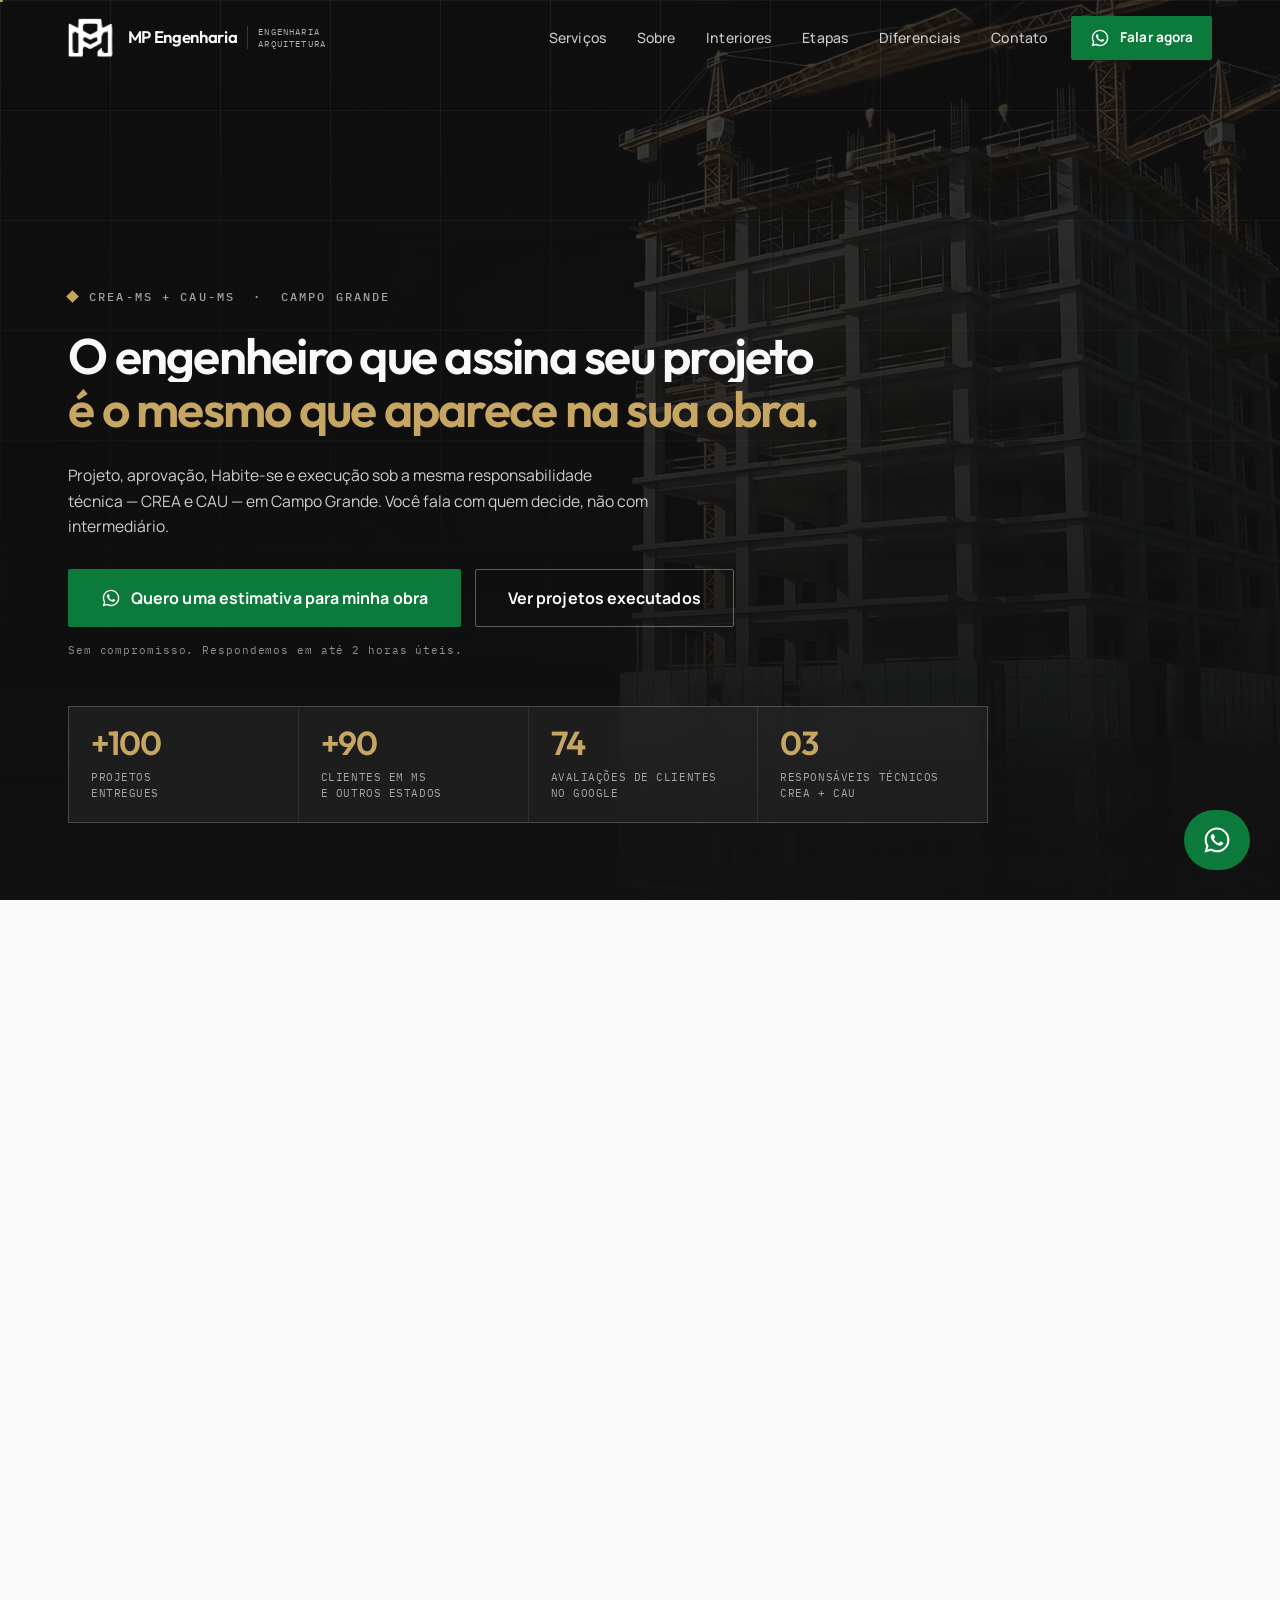
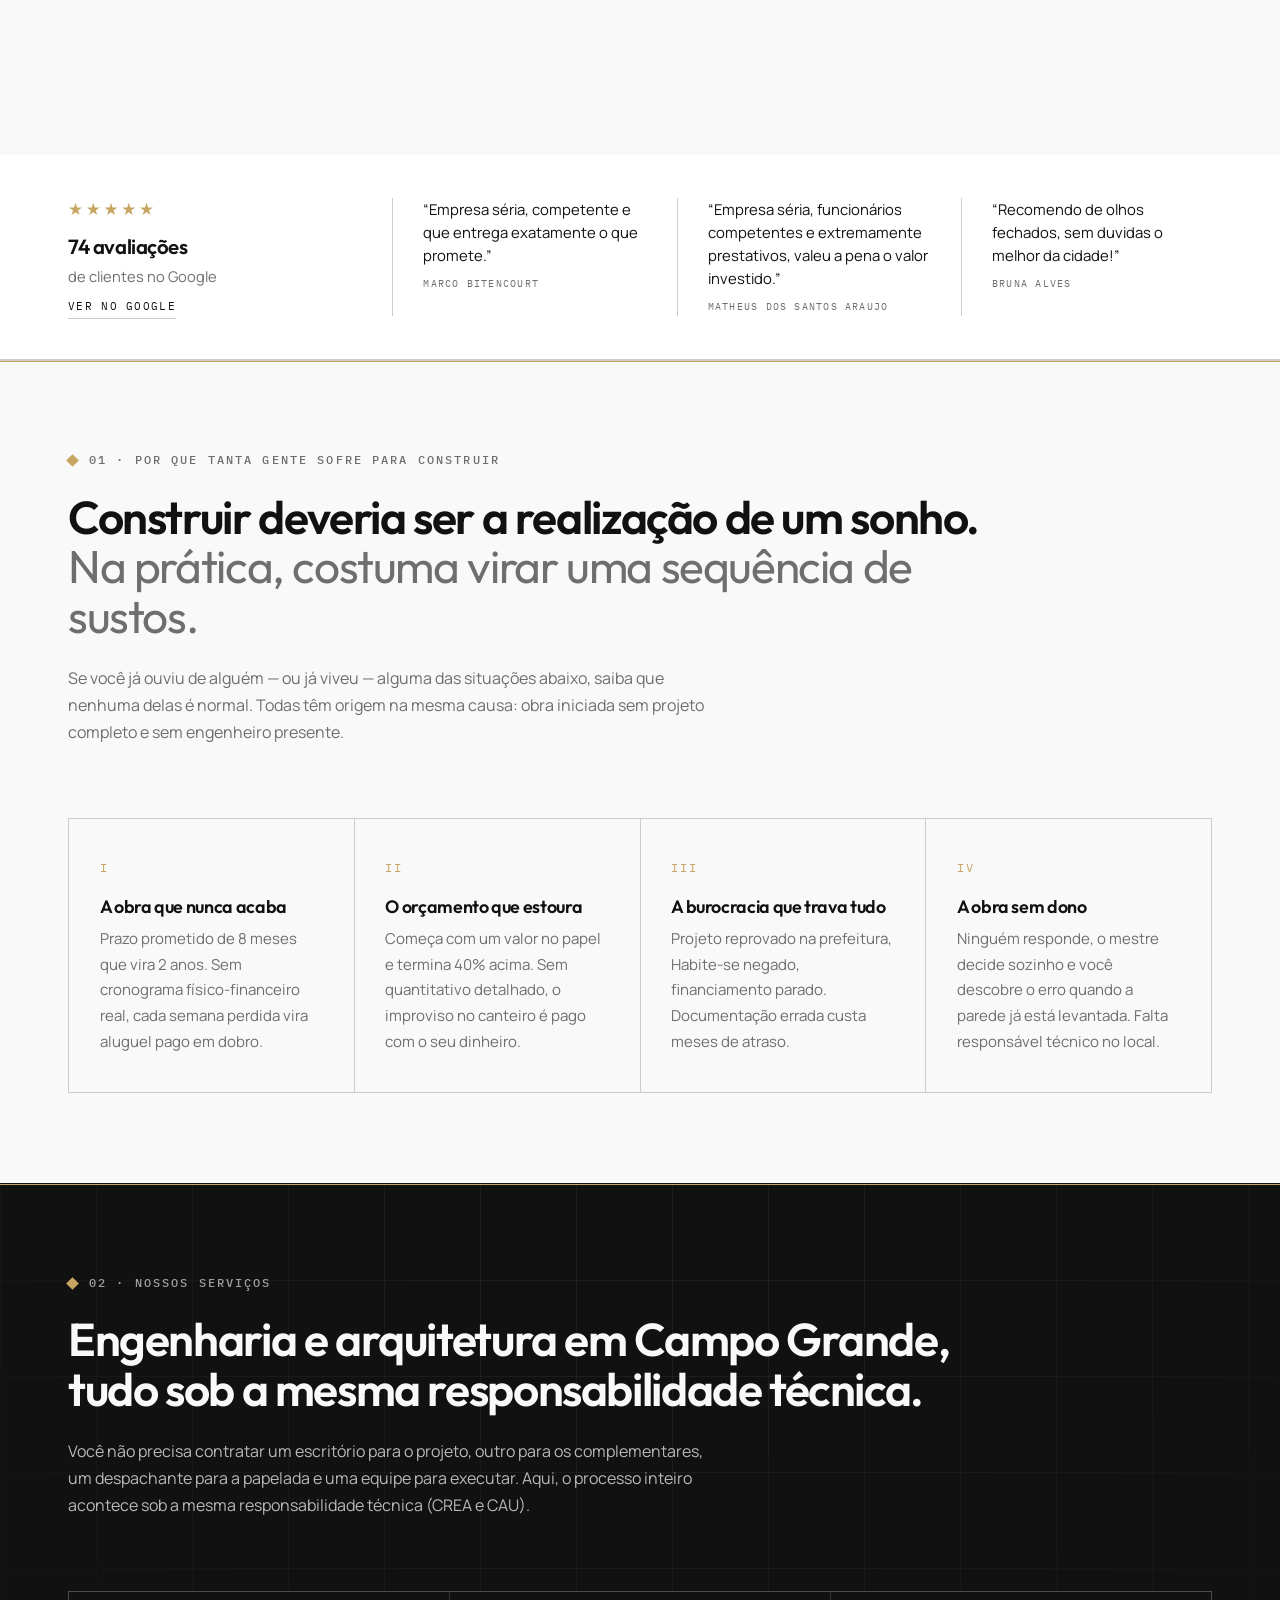
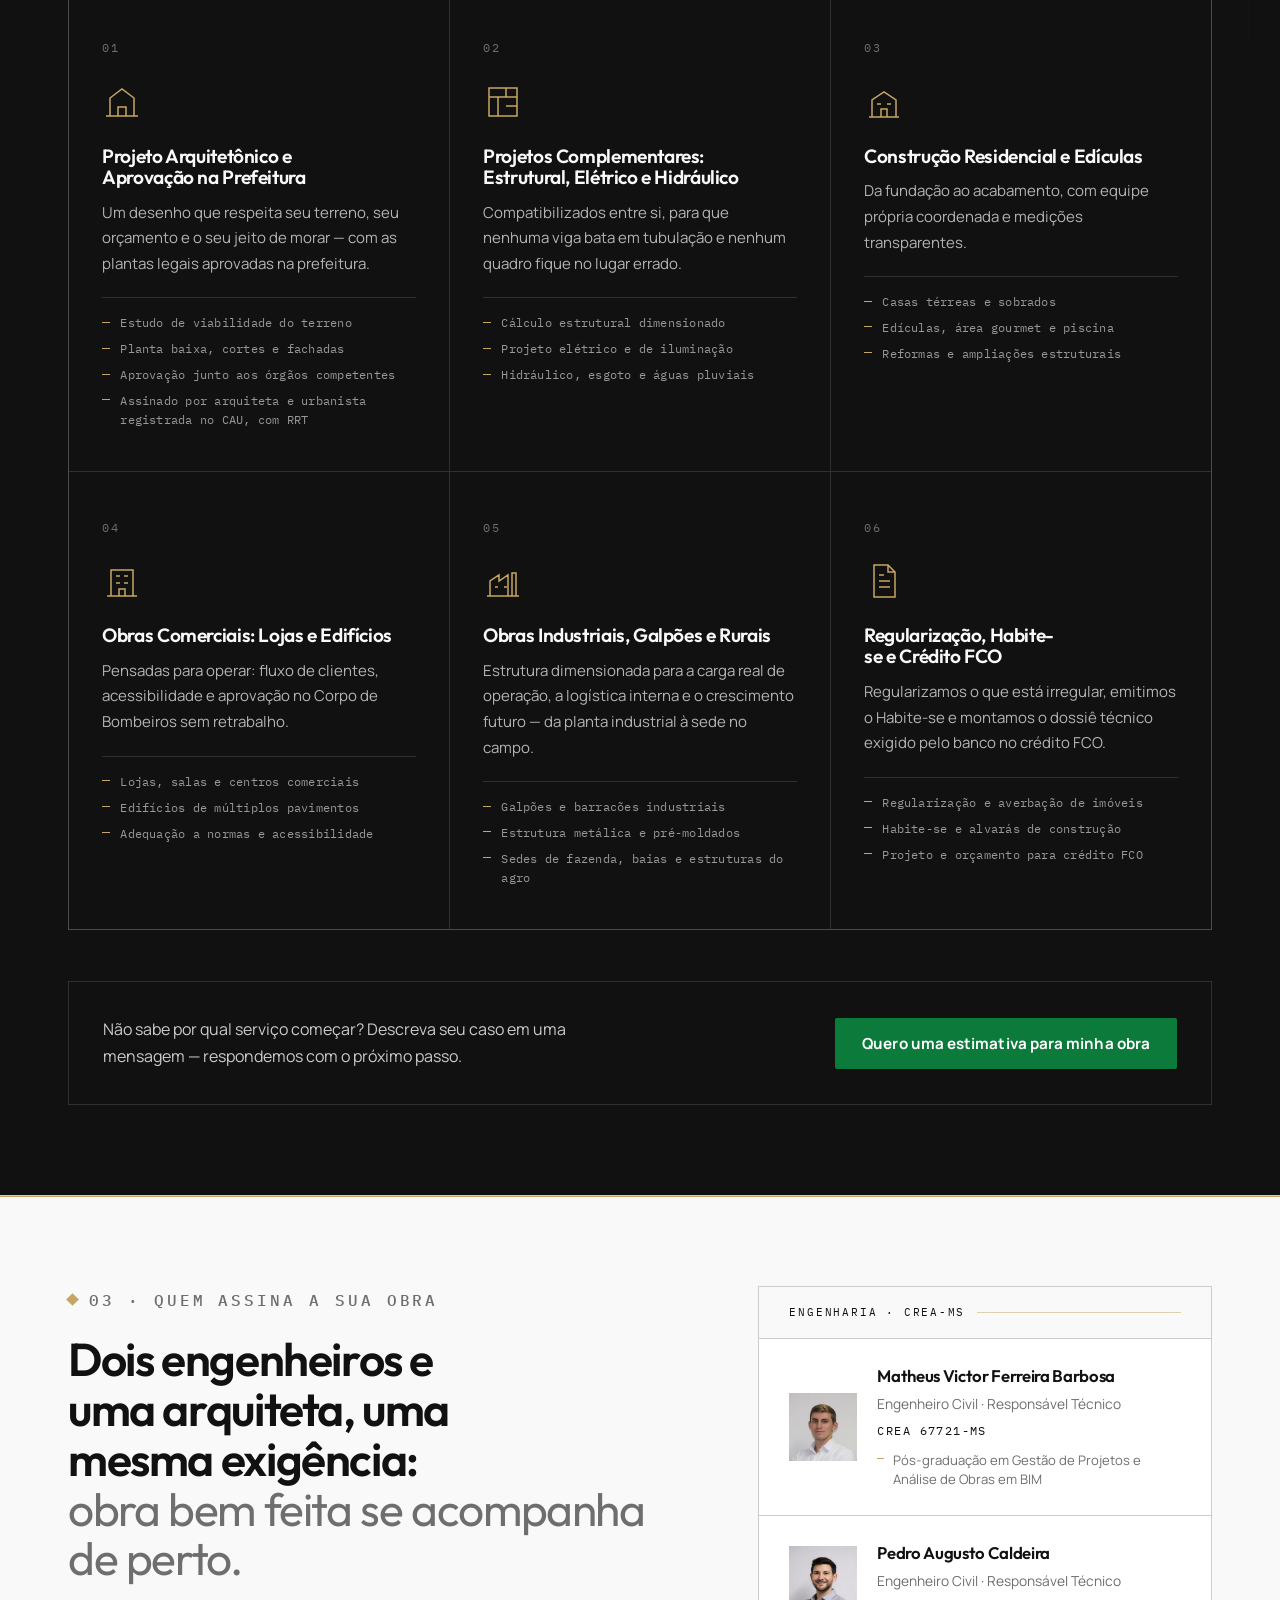
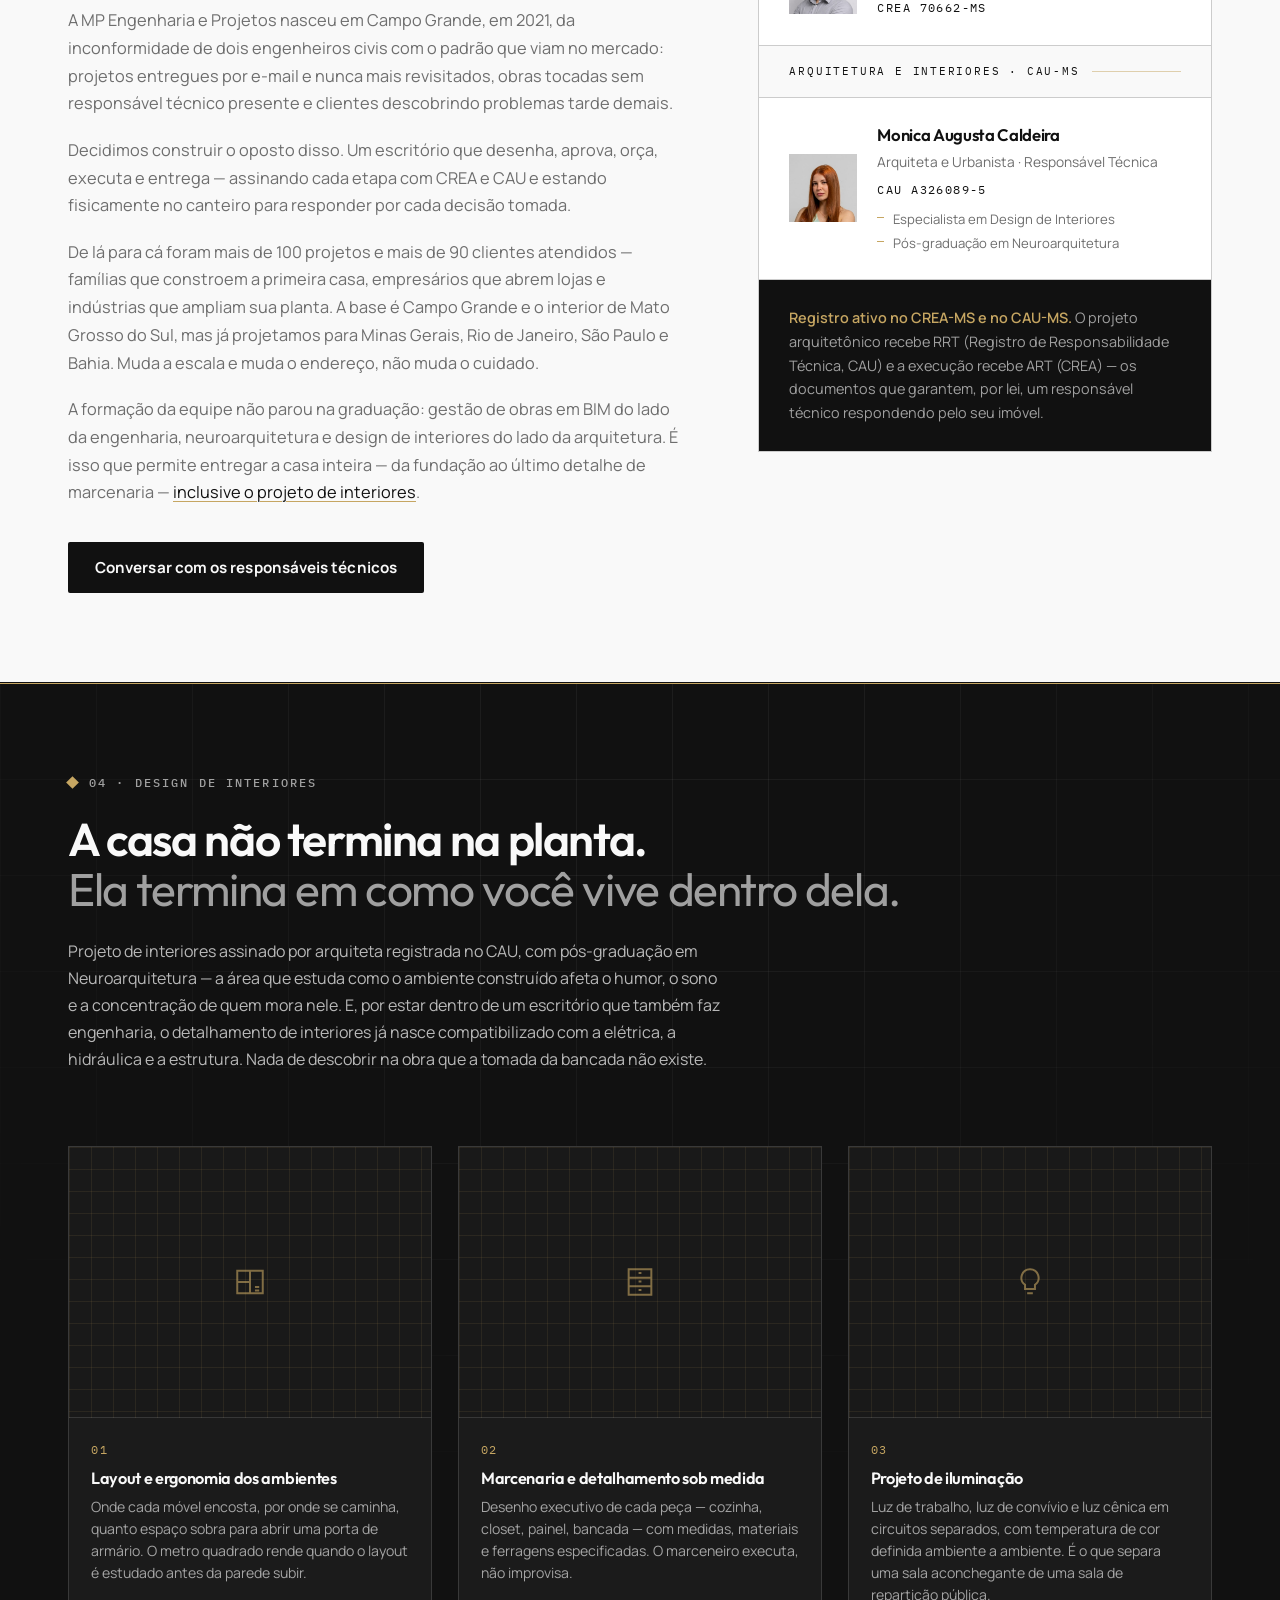
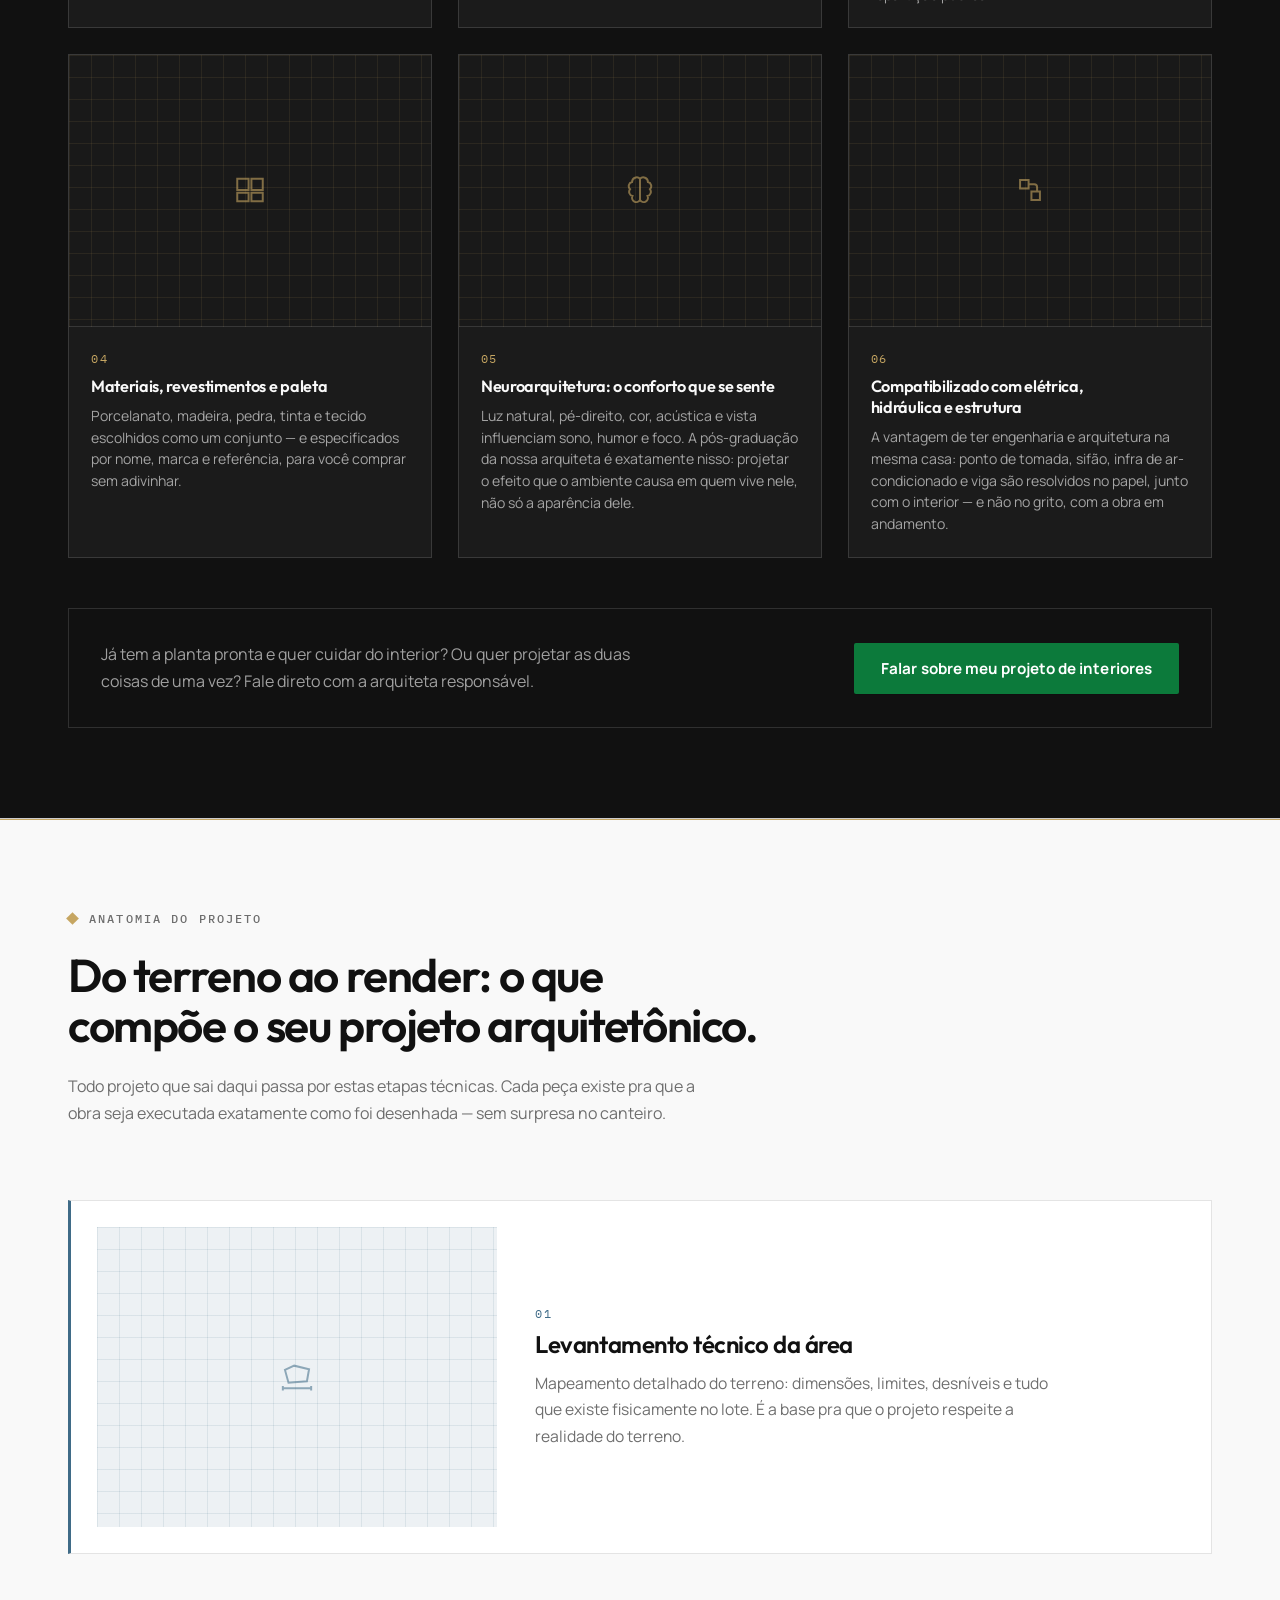
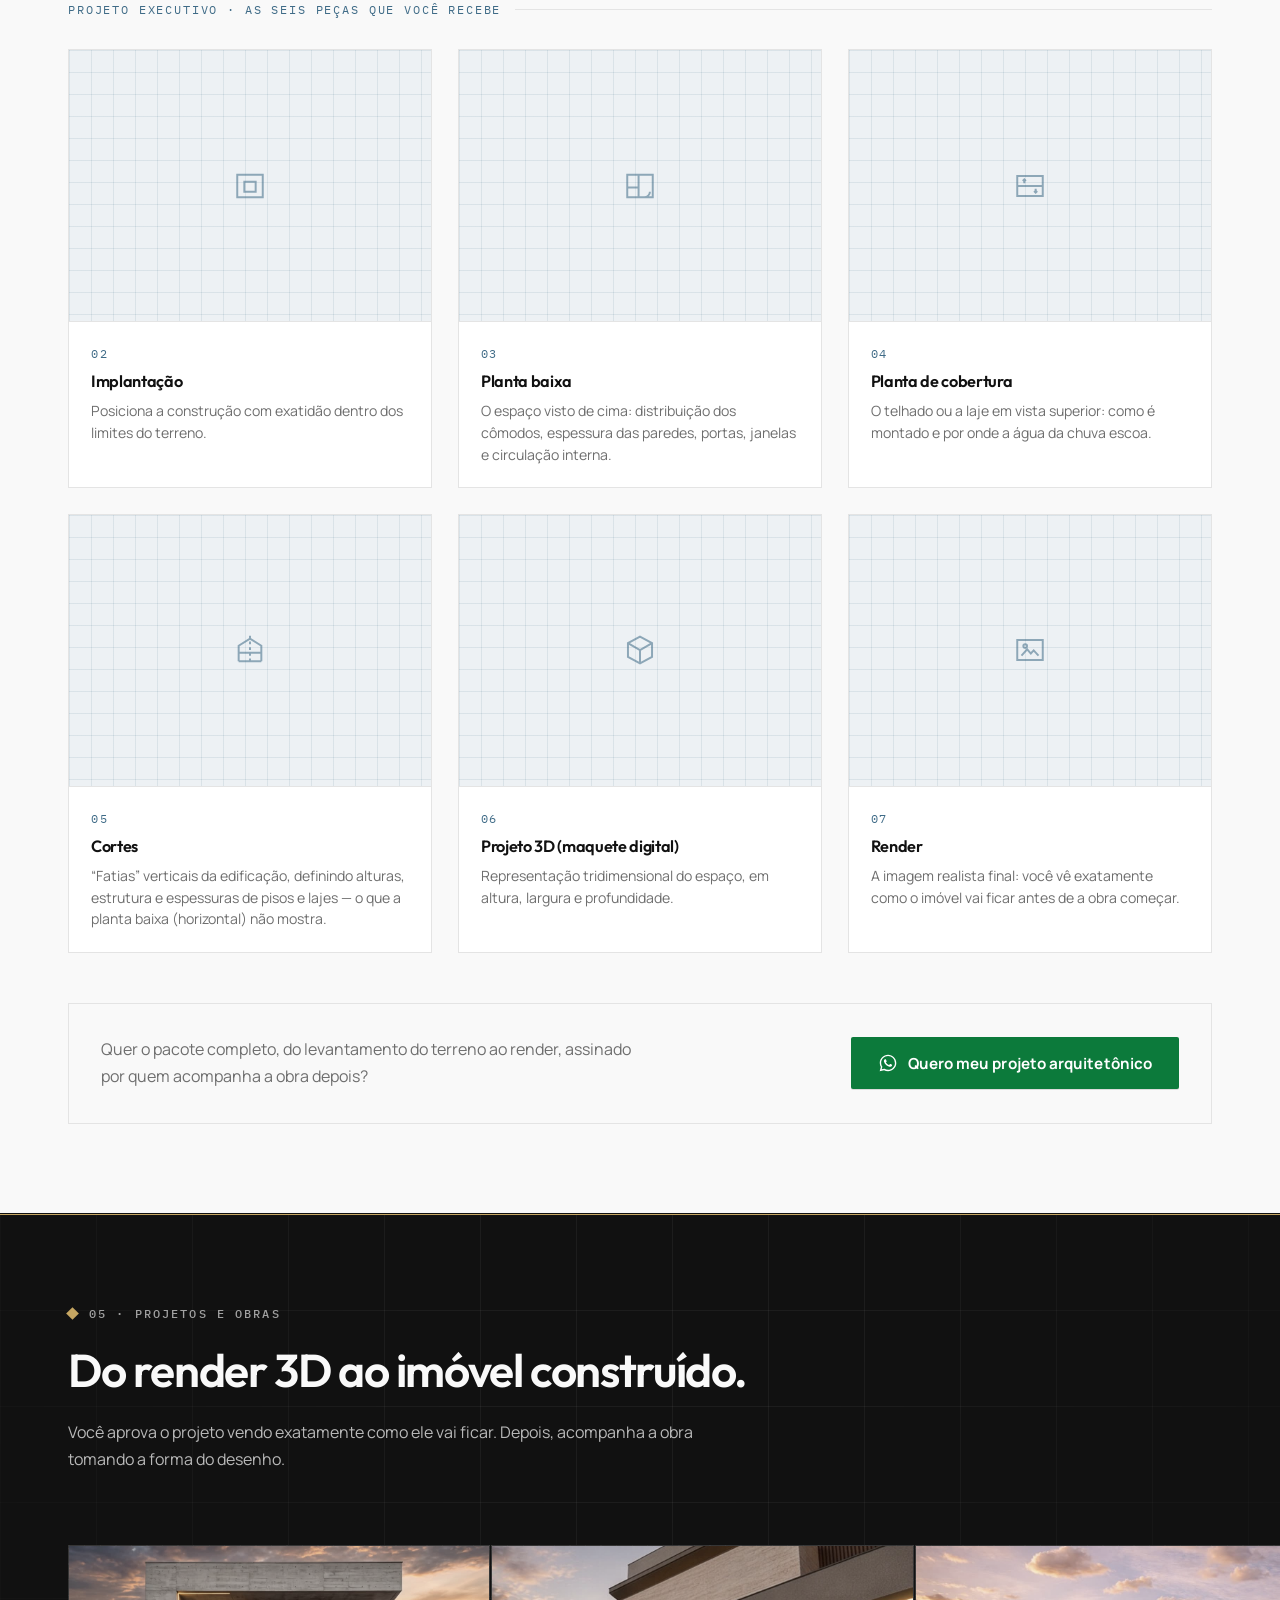
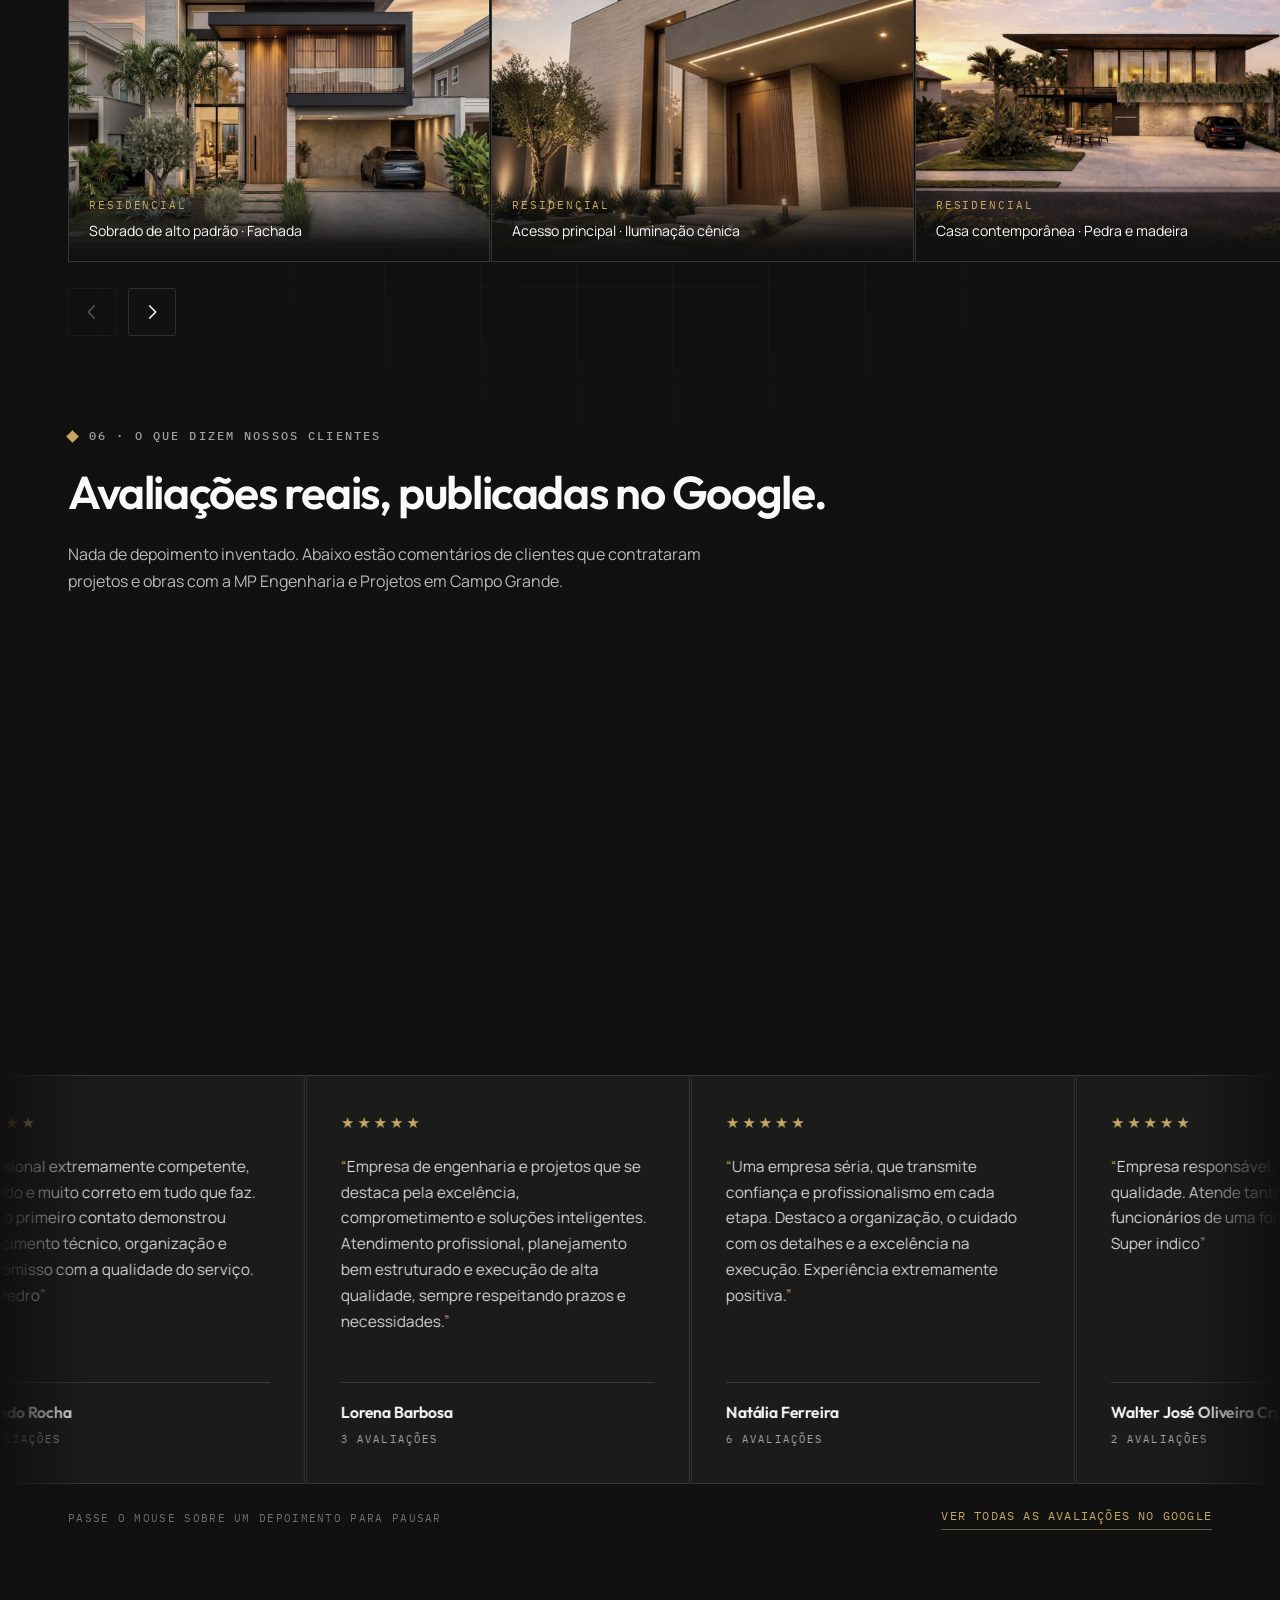
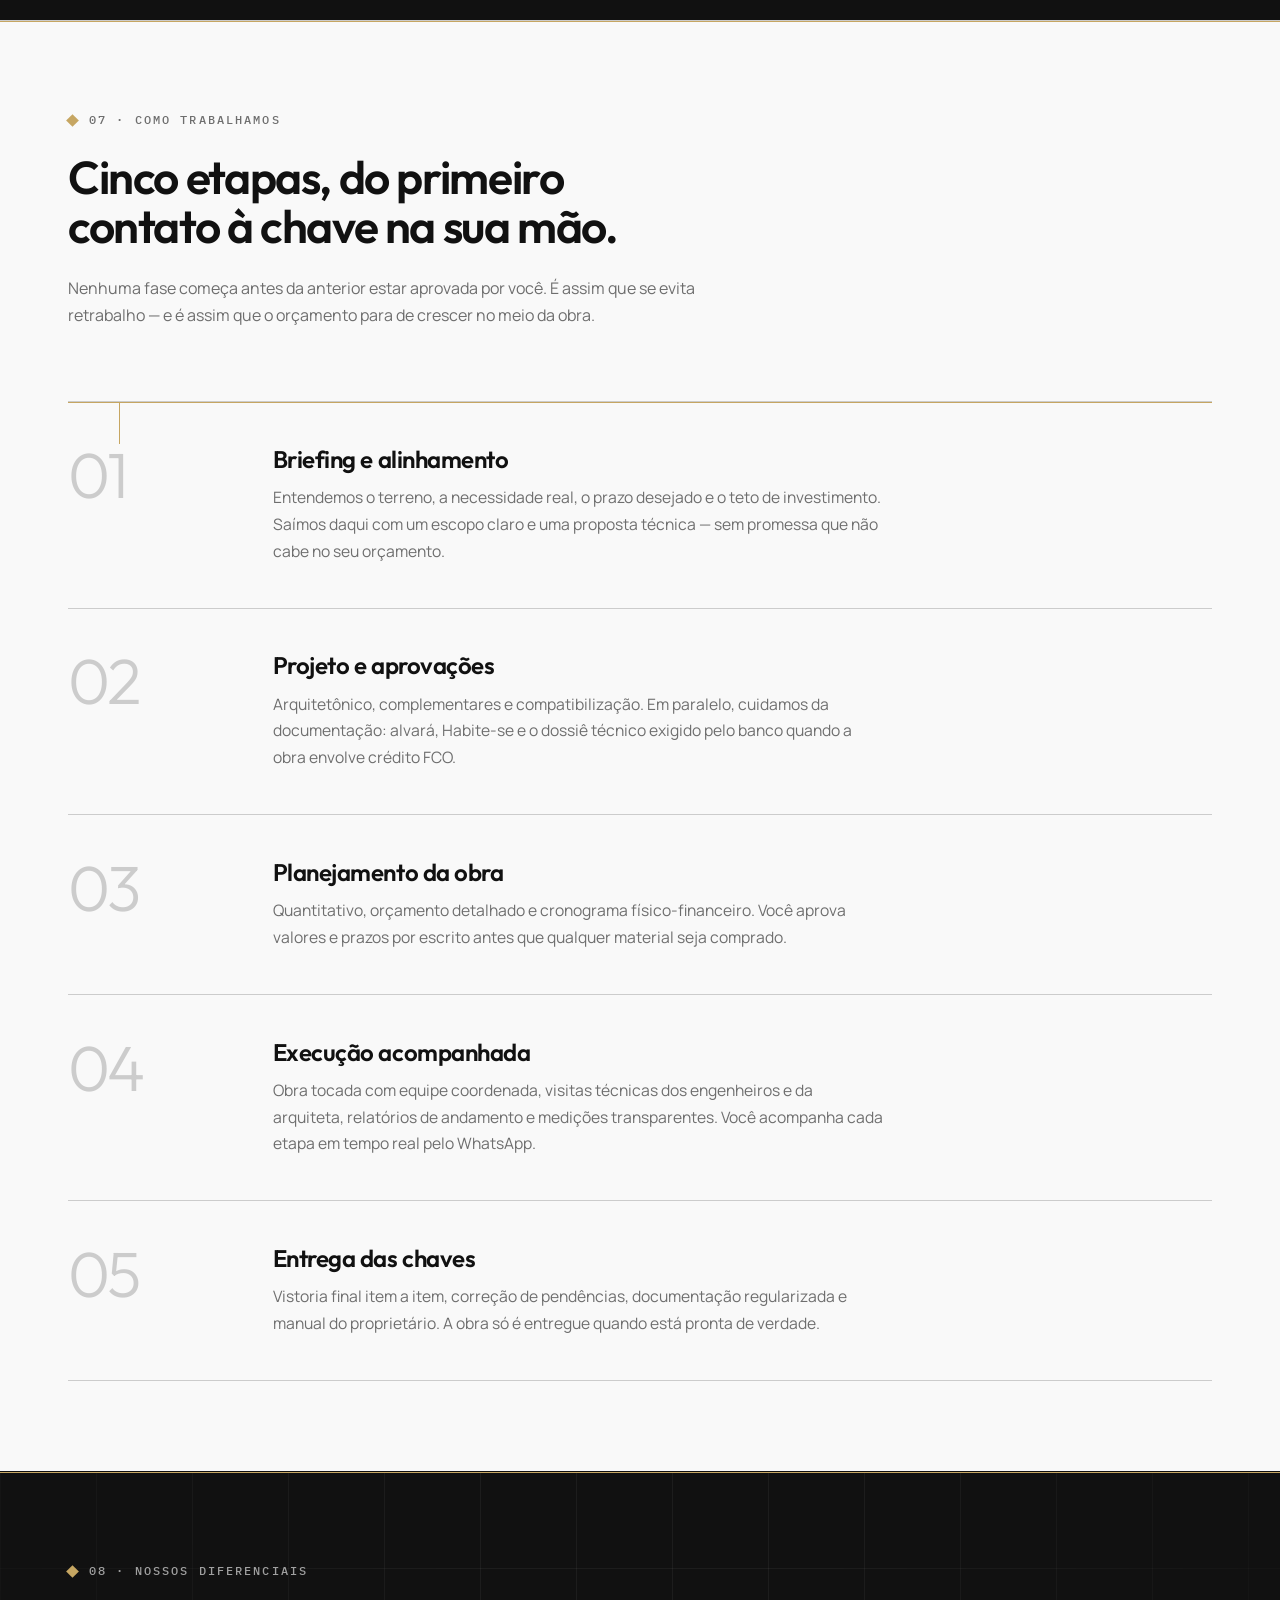
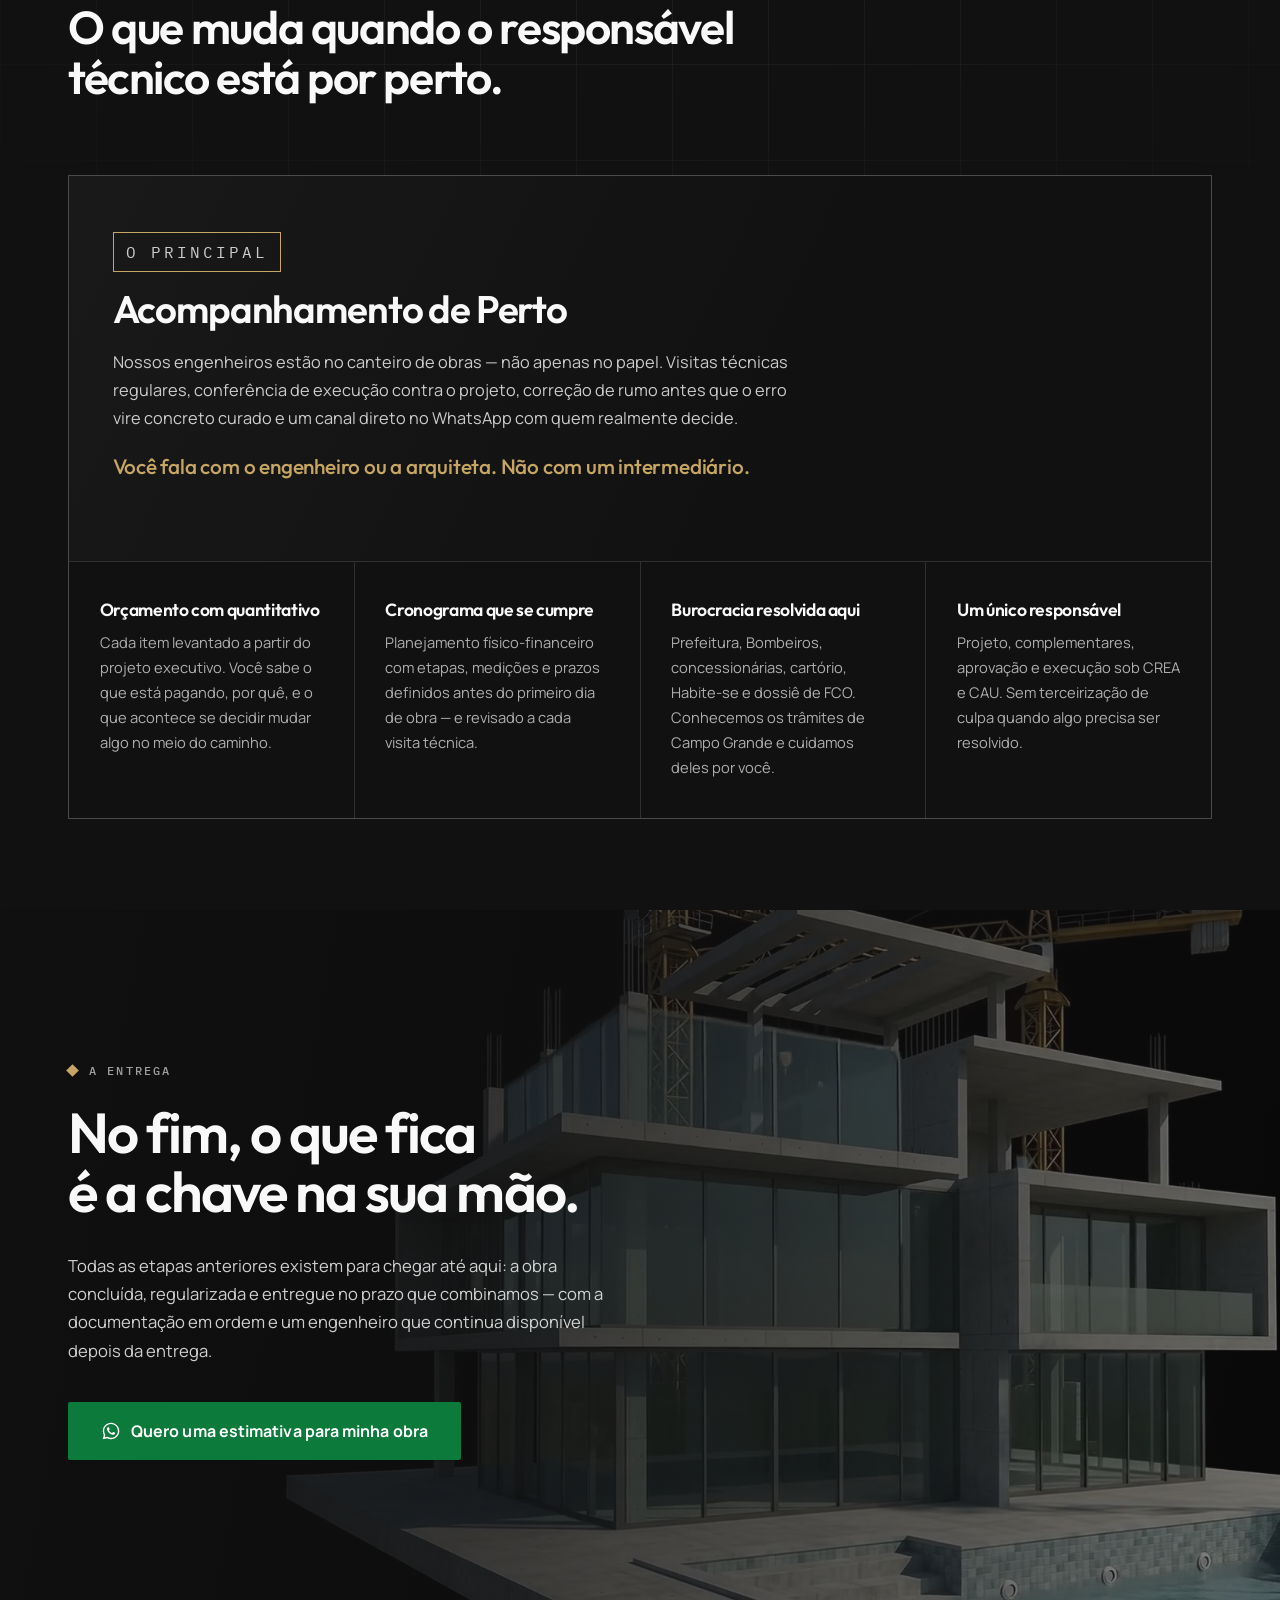
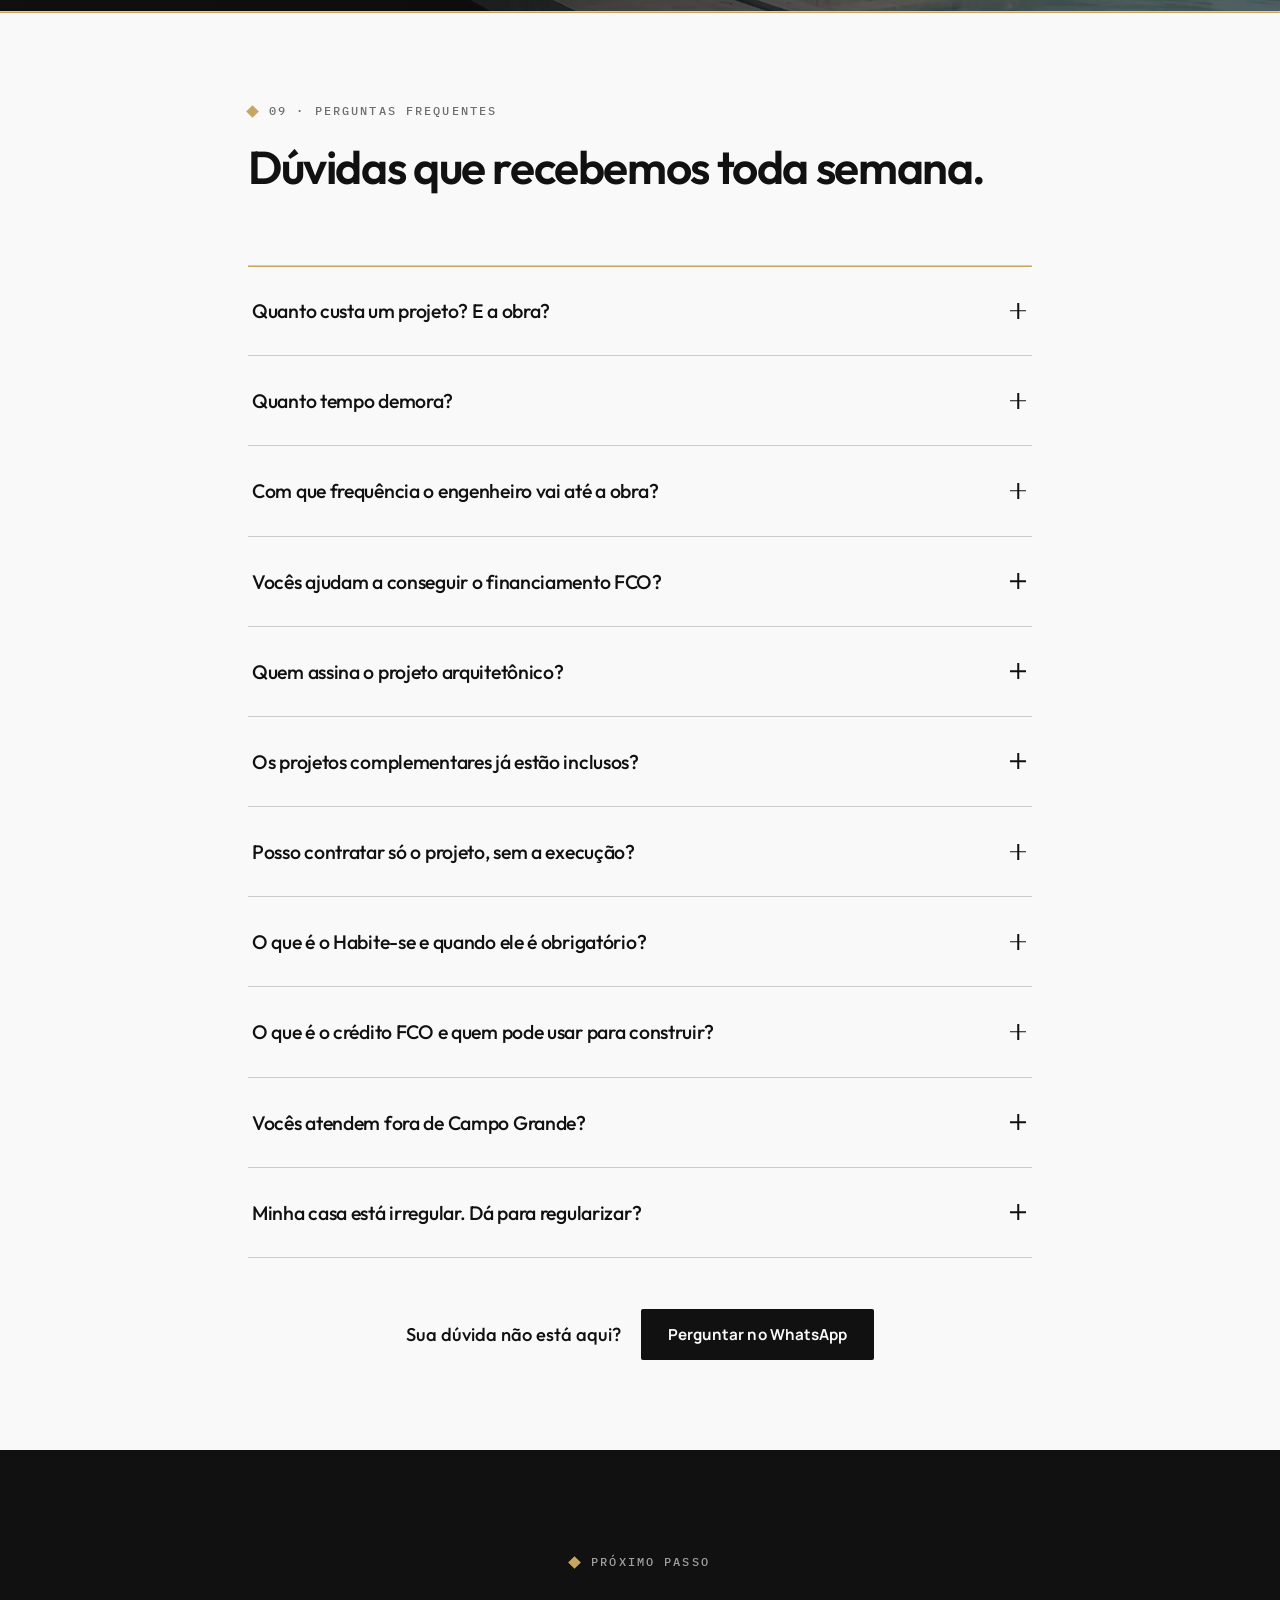
==== commit 75ae5e6a: "fix: "Especialista em Design de Interiores" e Etapas antes de Diferenciais no menu - card da Monica " ====
--- a/index.html
+++ b/index.html
@@ -423,8 +423,8 @@
         },
         {
           "@type": "EducationalOccupationalCredential",
-          "credentialCategory": "Formação complementar",
-          "name": "Design de Interiores"
+          "credentialCategory": "Especialização",
+          "name": "Especialista em Design de Interiores"
         },
         {
           "@type": "EducationalOccupationalCredential",
@@ -567,8 +567,8 @@
       <a href="#servicos">Serviços</a>
       <a href="#sobre">Sobre</a>
       <a href="#interiores">Interiores</a>
+      <a href="#etapas">Etapas</a>
       <a href="#diferenciais">Diferenciais</a>
-      <a href="#etapas">Etapas</a>
       <a href="#contato">Contato</a>
       <!-- CTA visível apenas dentro do menu mobile -->
       <a class="btn btn-wa nav-cta-mobile"
@@ -939,7 +939,7 @@
             <p class="member-role">Arquiteta e Urbanista · Responsável Técnica</p>
             <p class="member-crea">CAU A326089-5</p>
             <ul class="member-edu">
-              <li>Design de Interiores</li>
+              <li>Especialista em Design de Interiores</li>
               <li>Pós-graduação em Neuroarquitetura</li>
             </ul>
           </div>
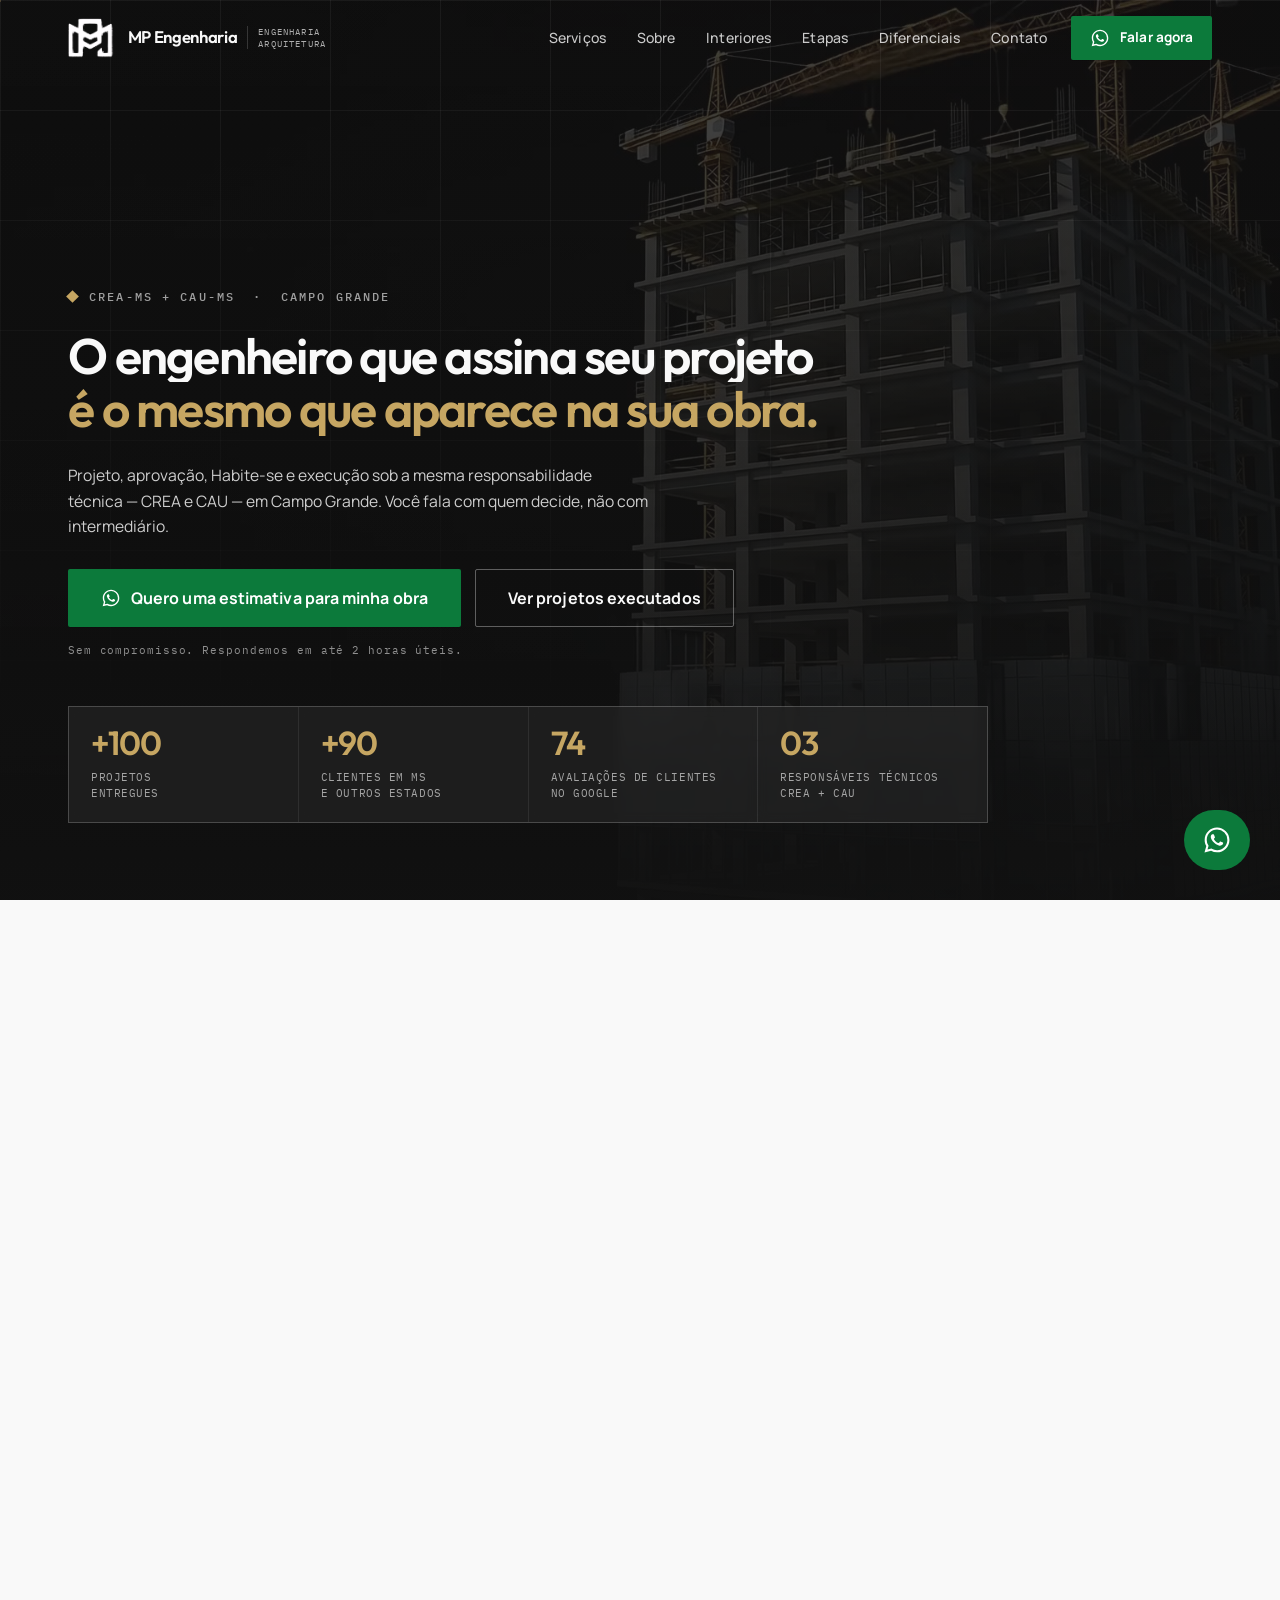
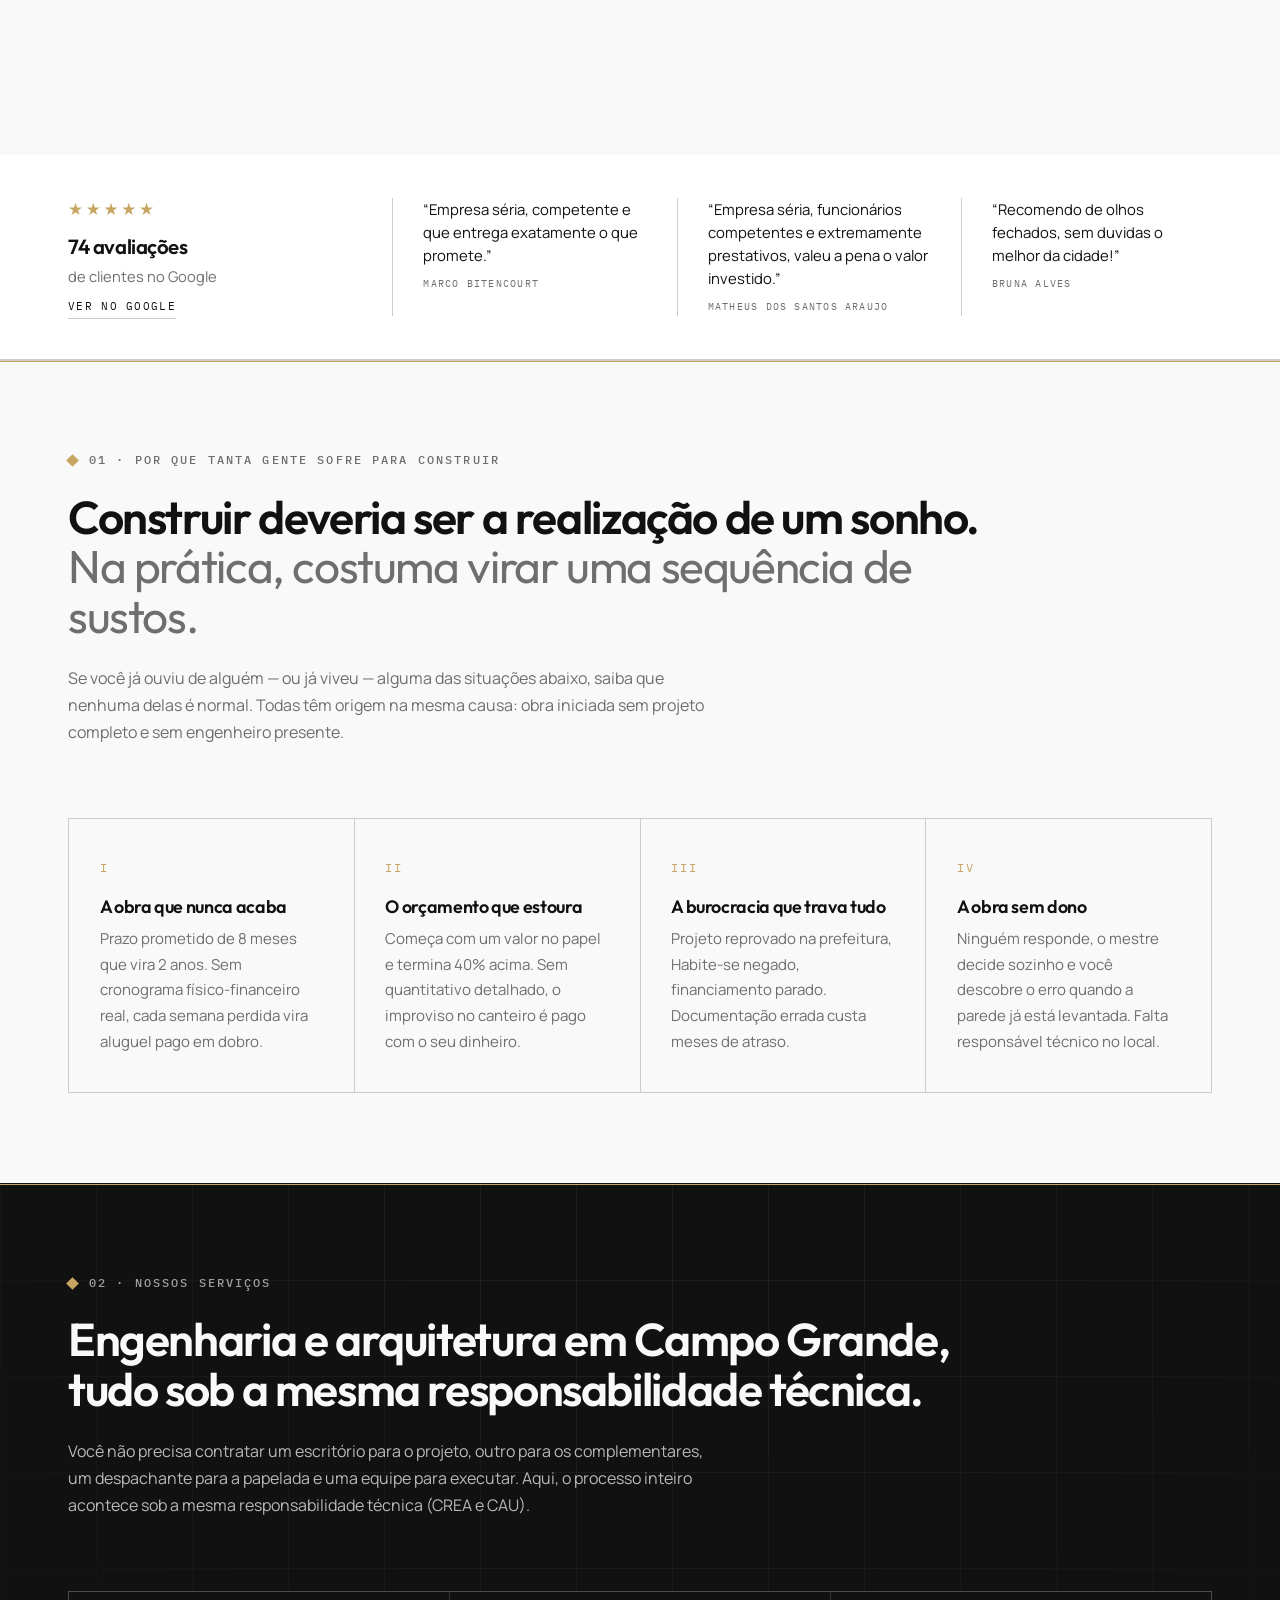
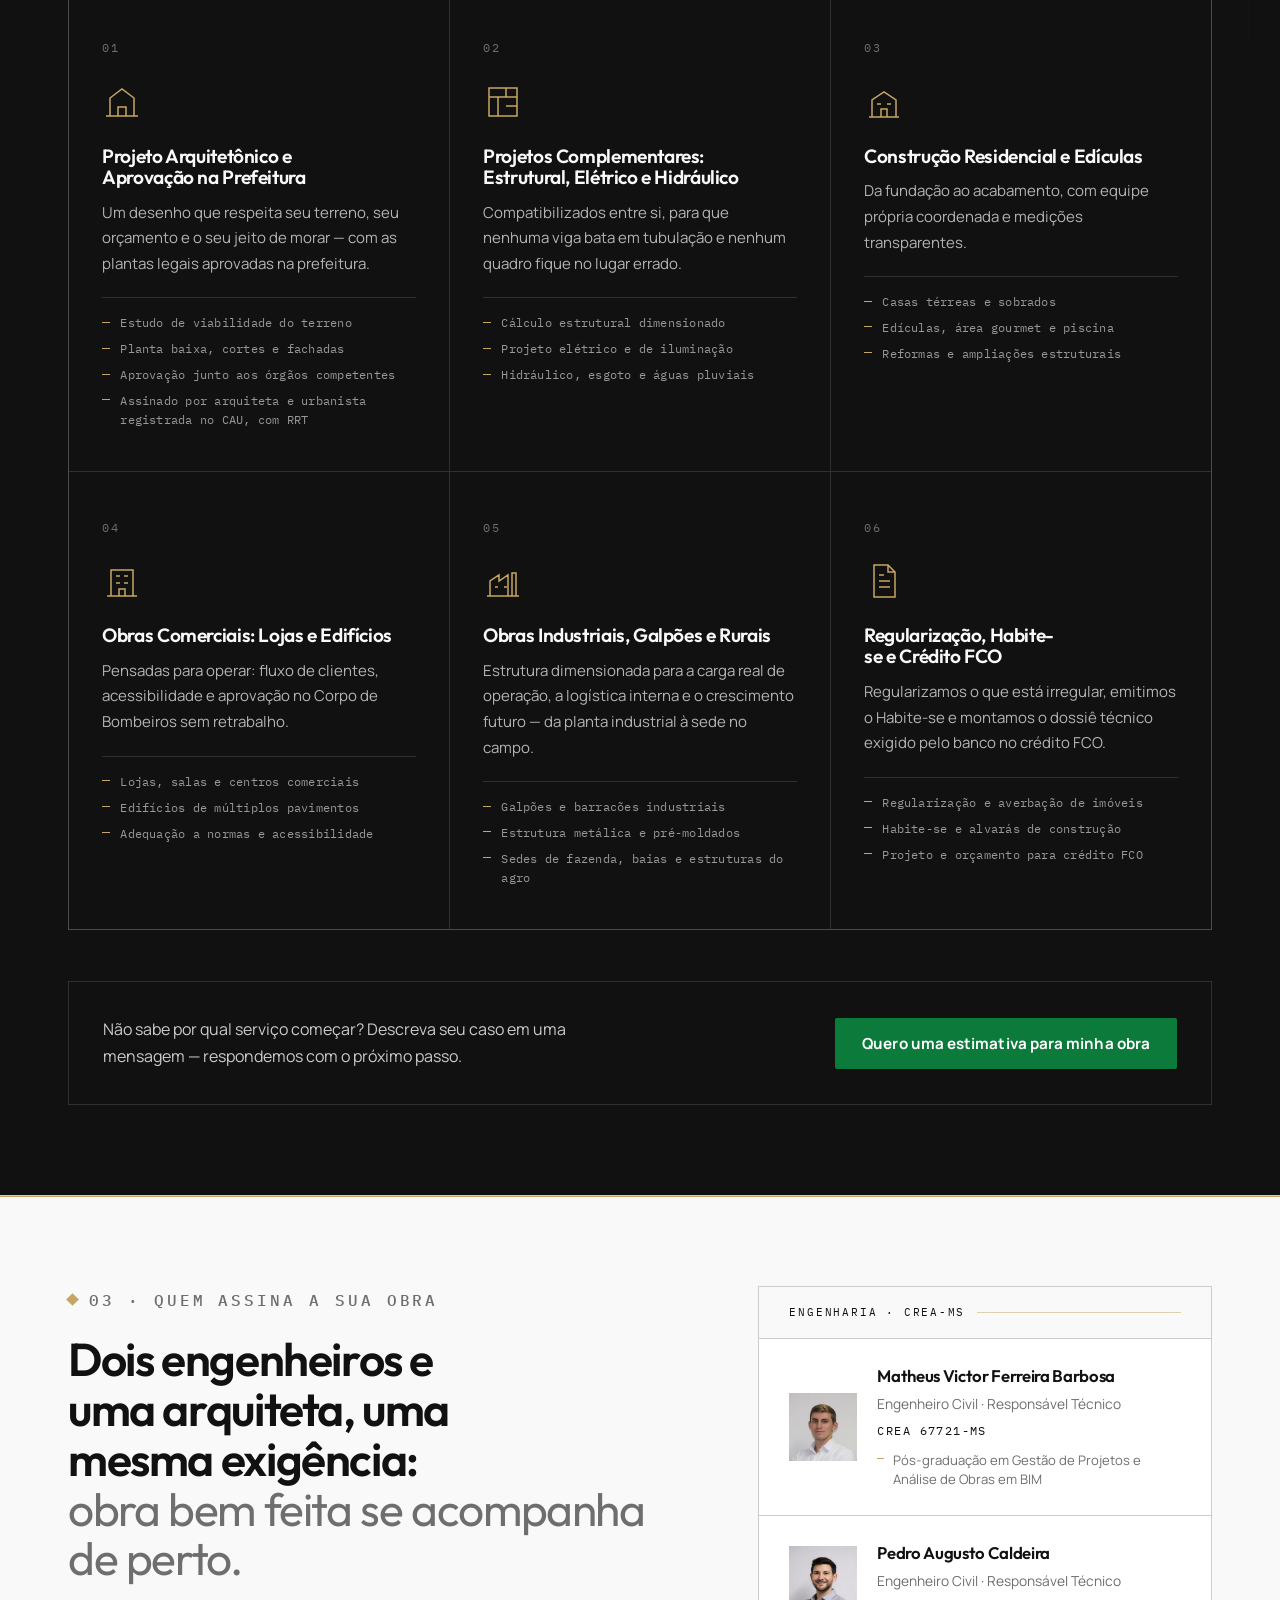
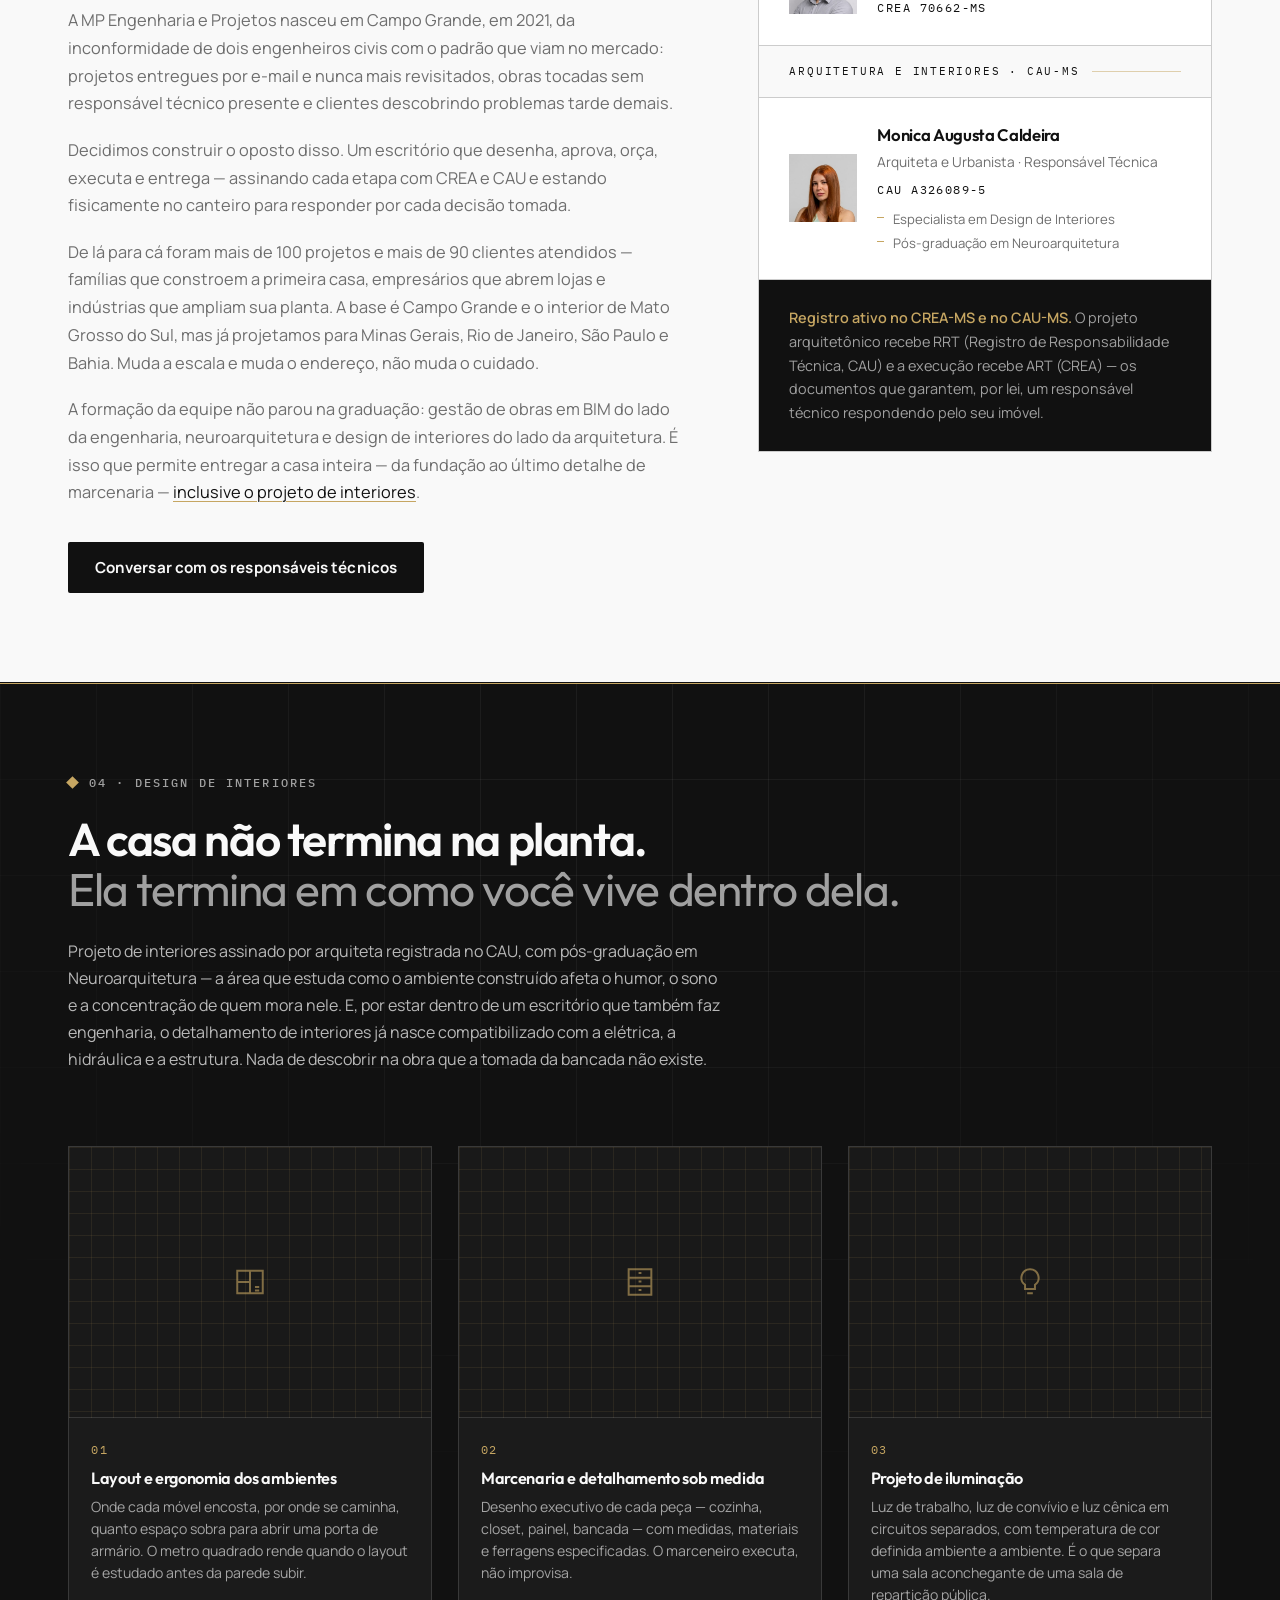
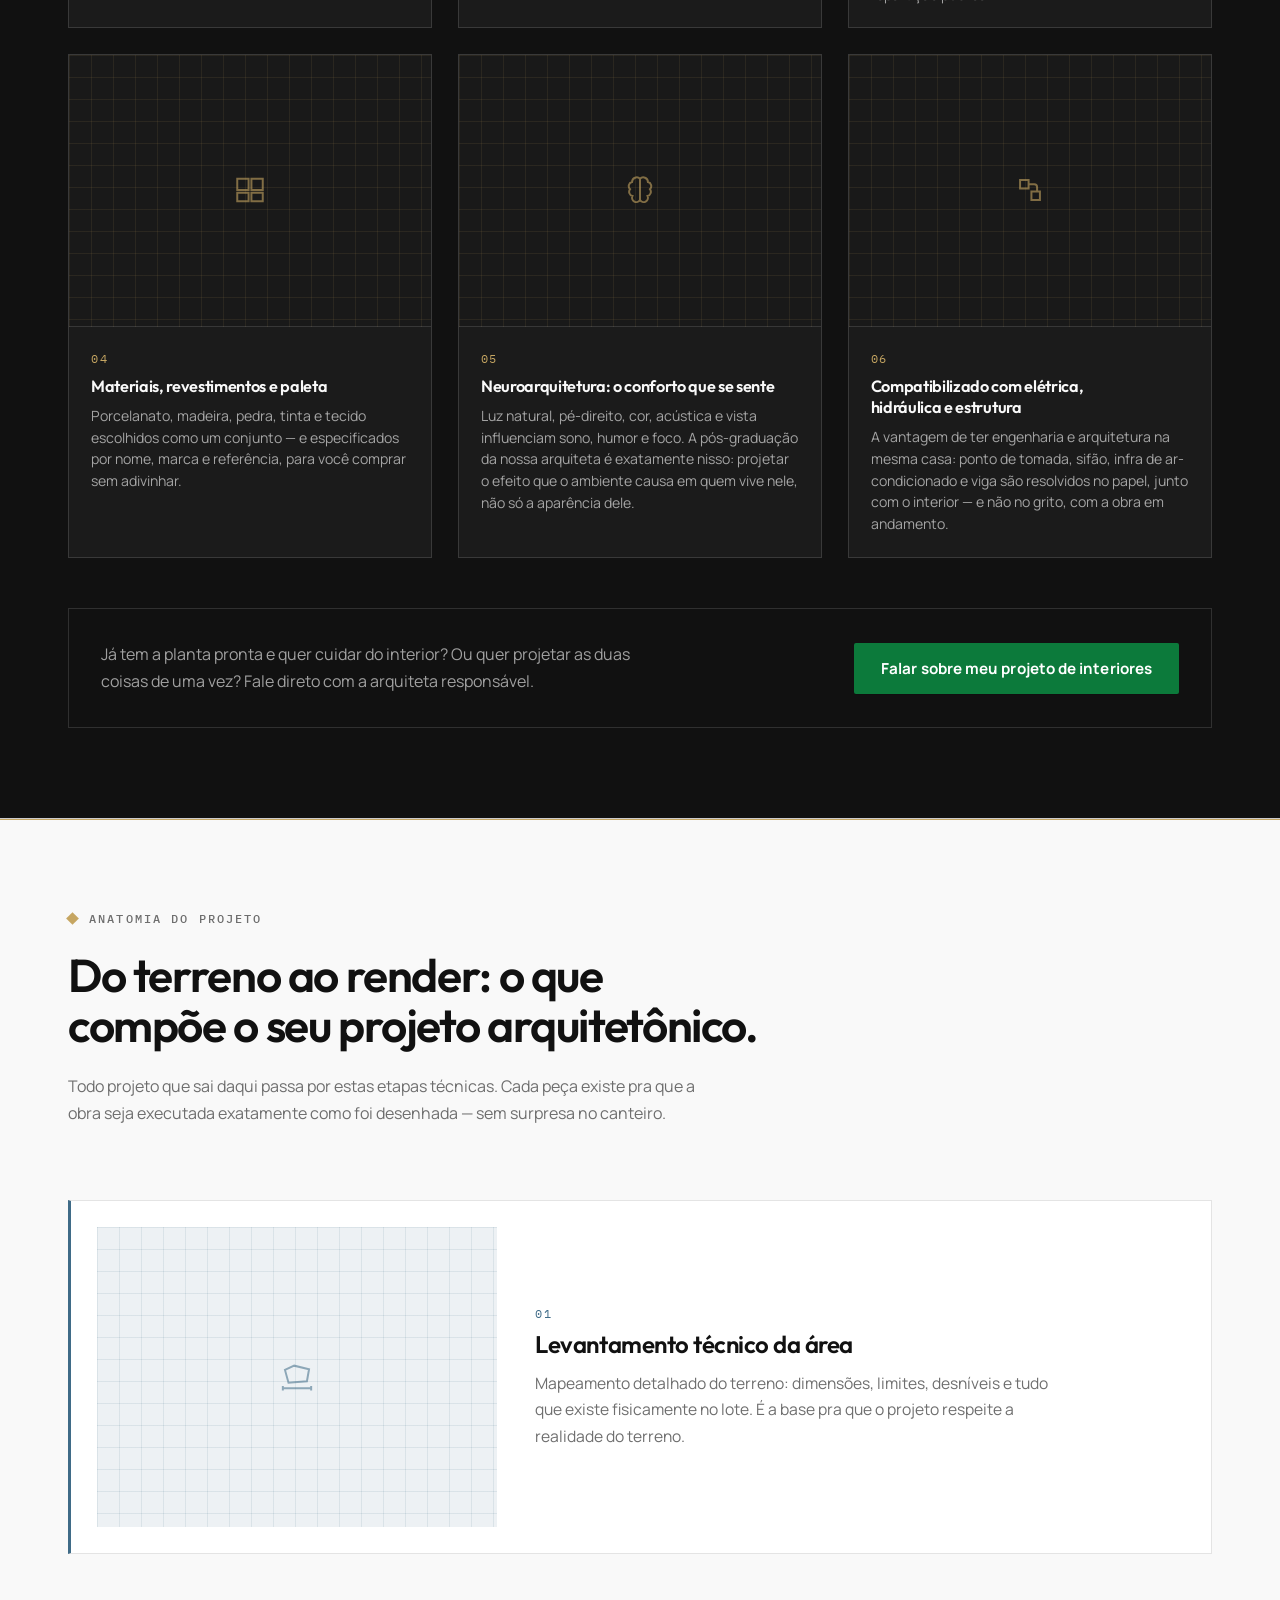
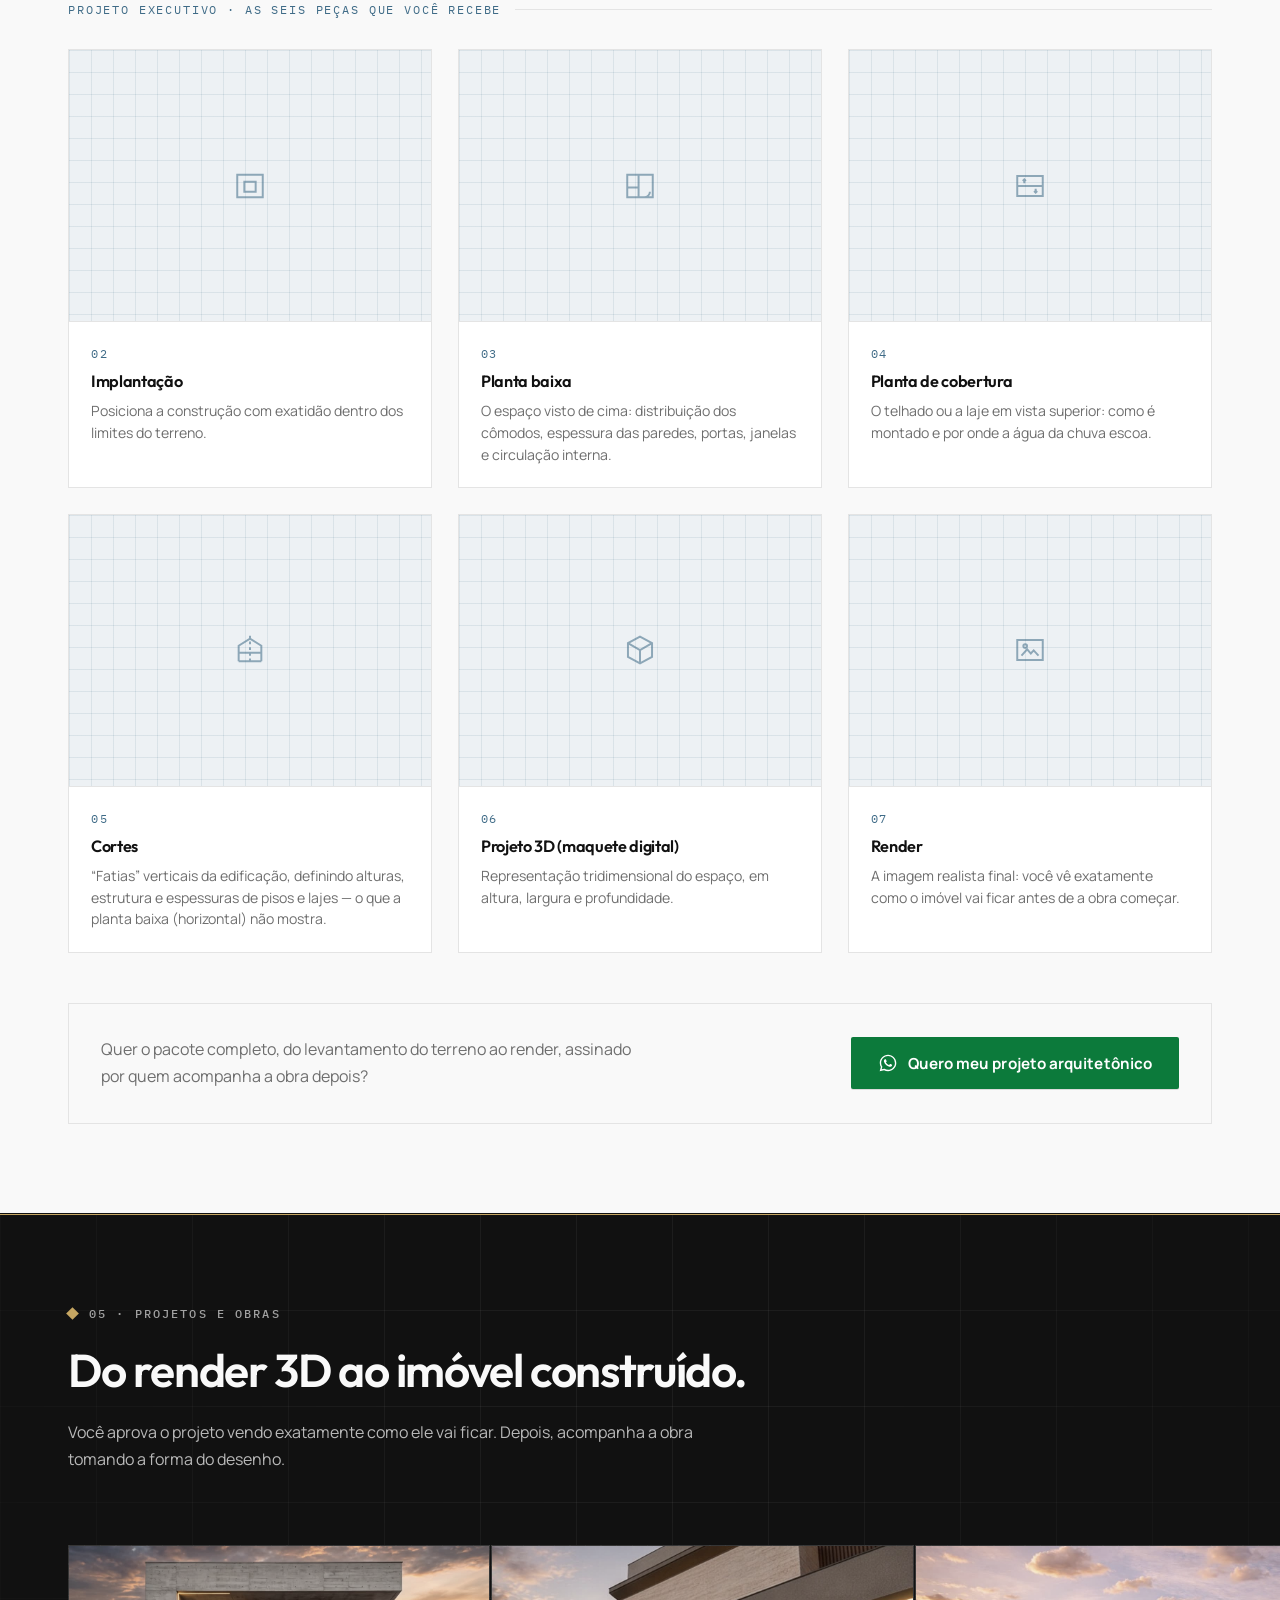
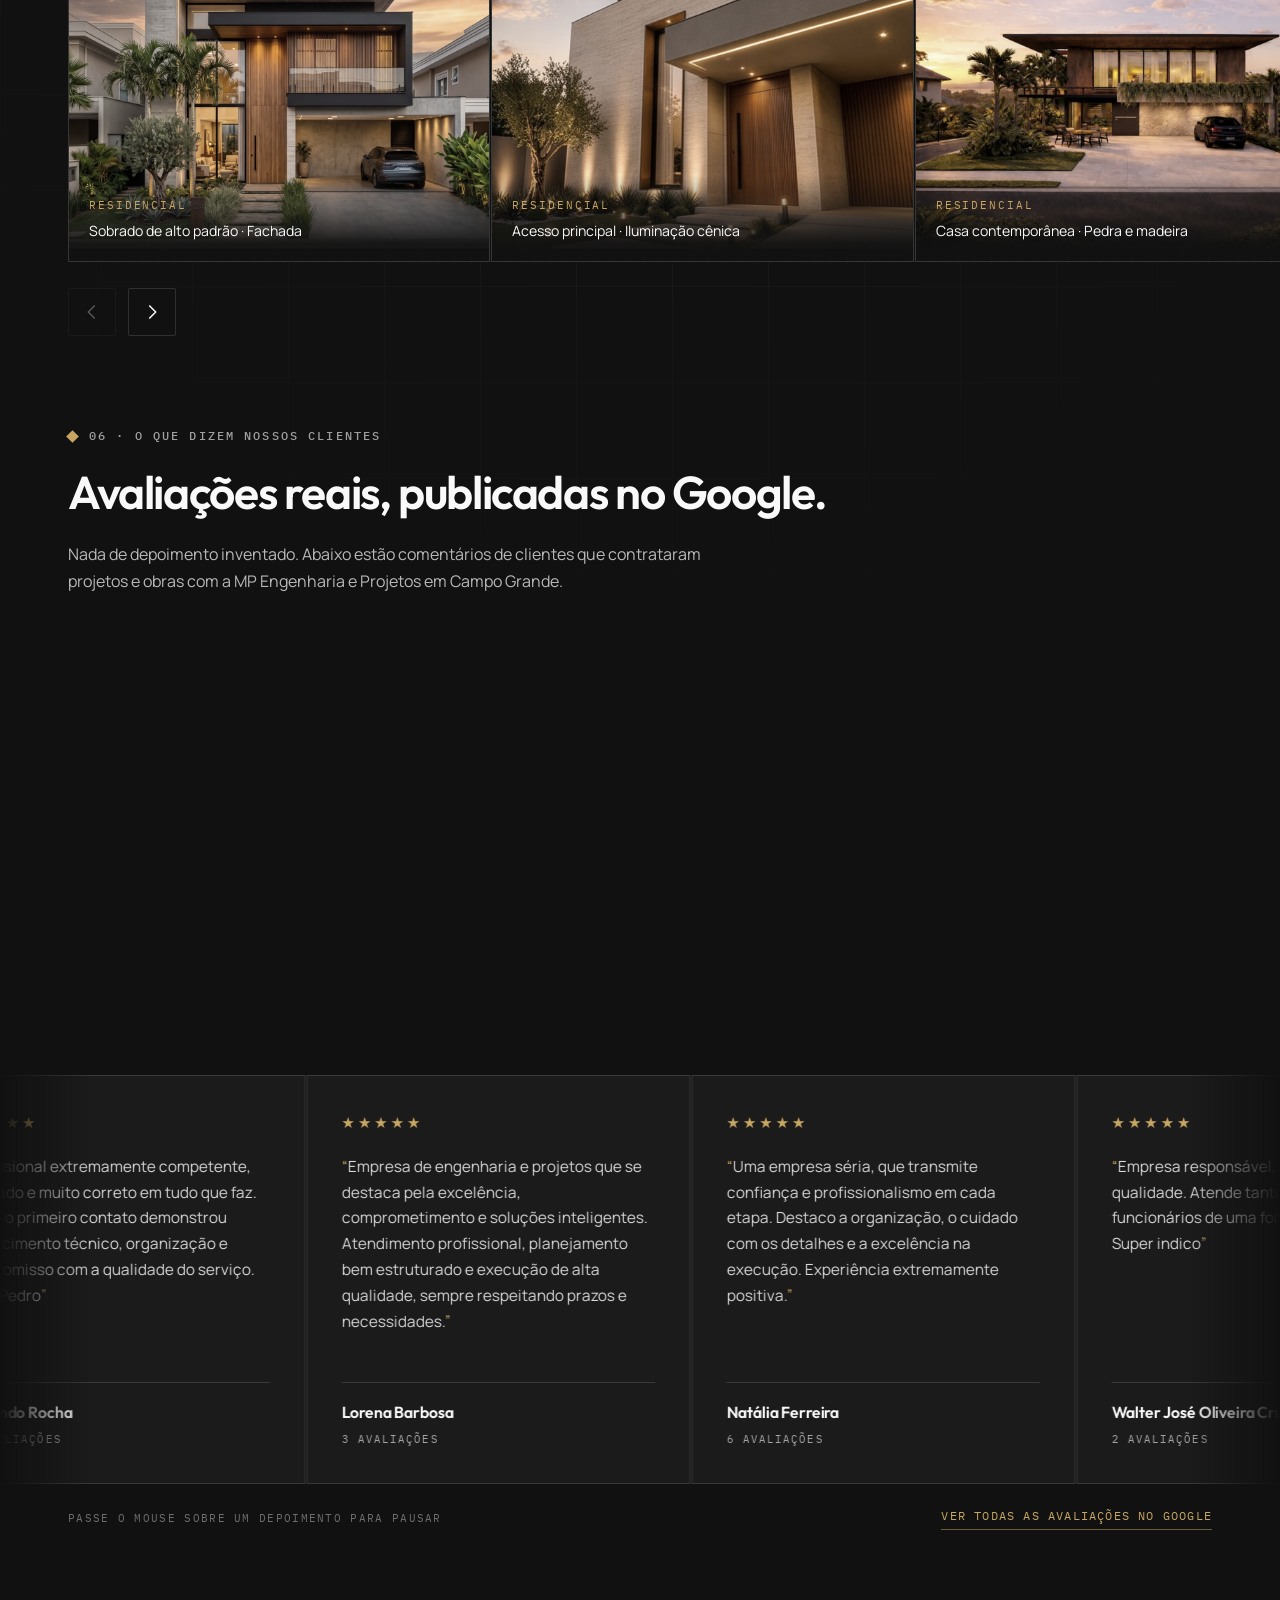
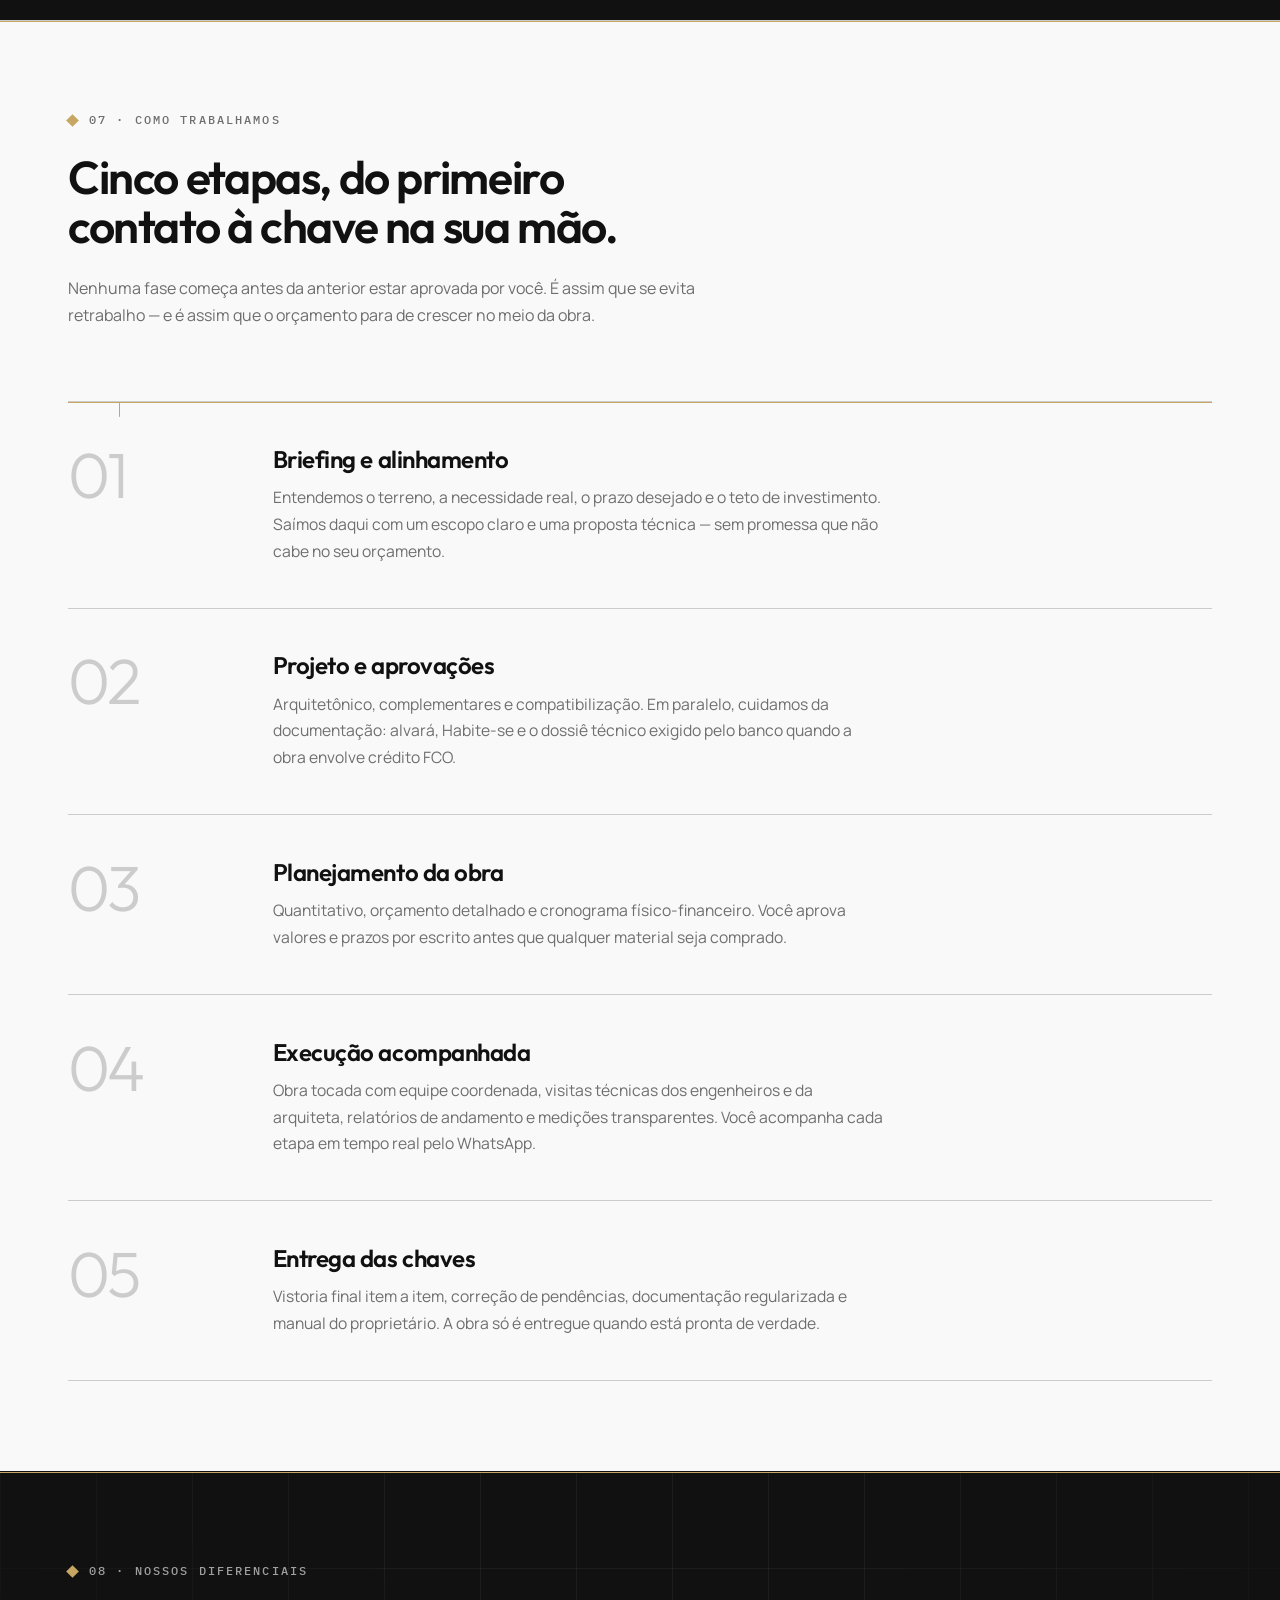
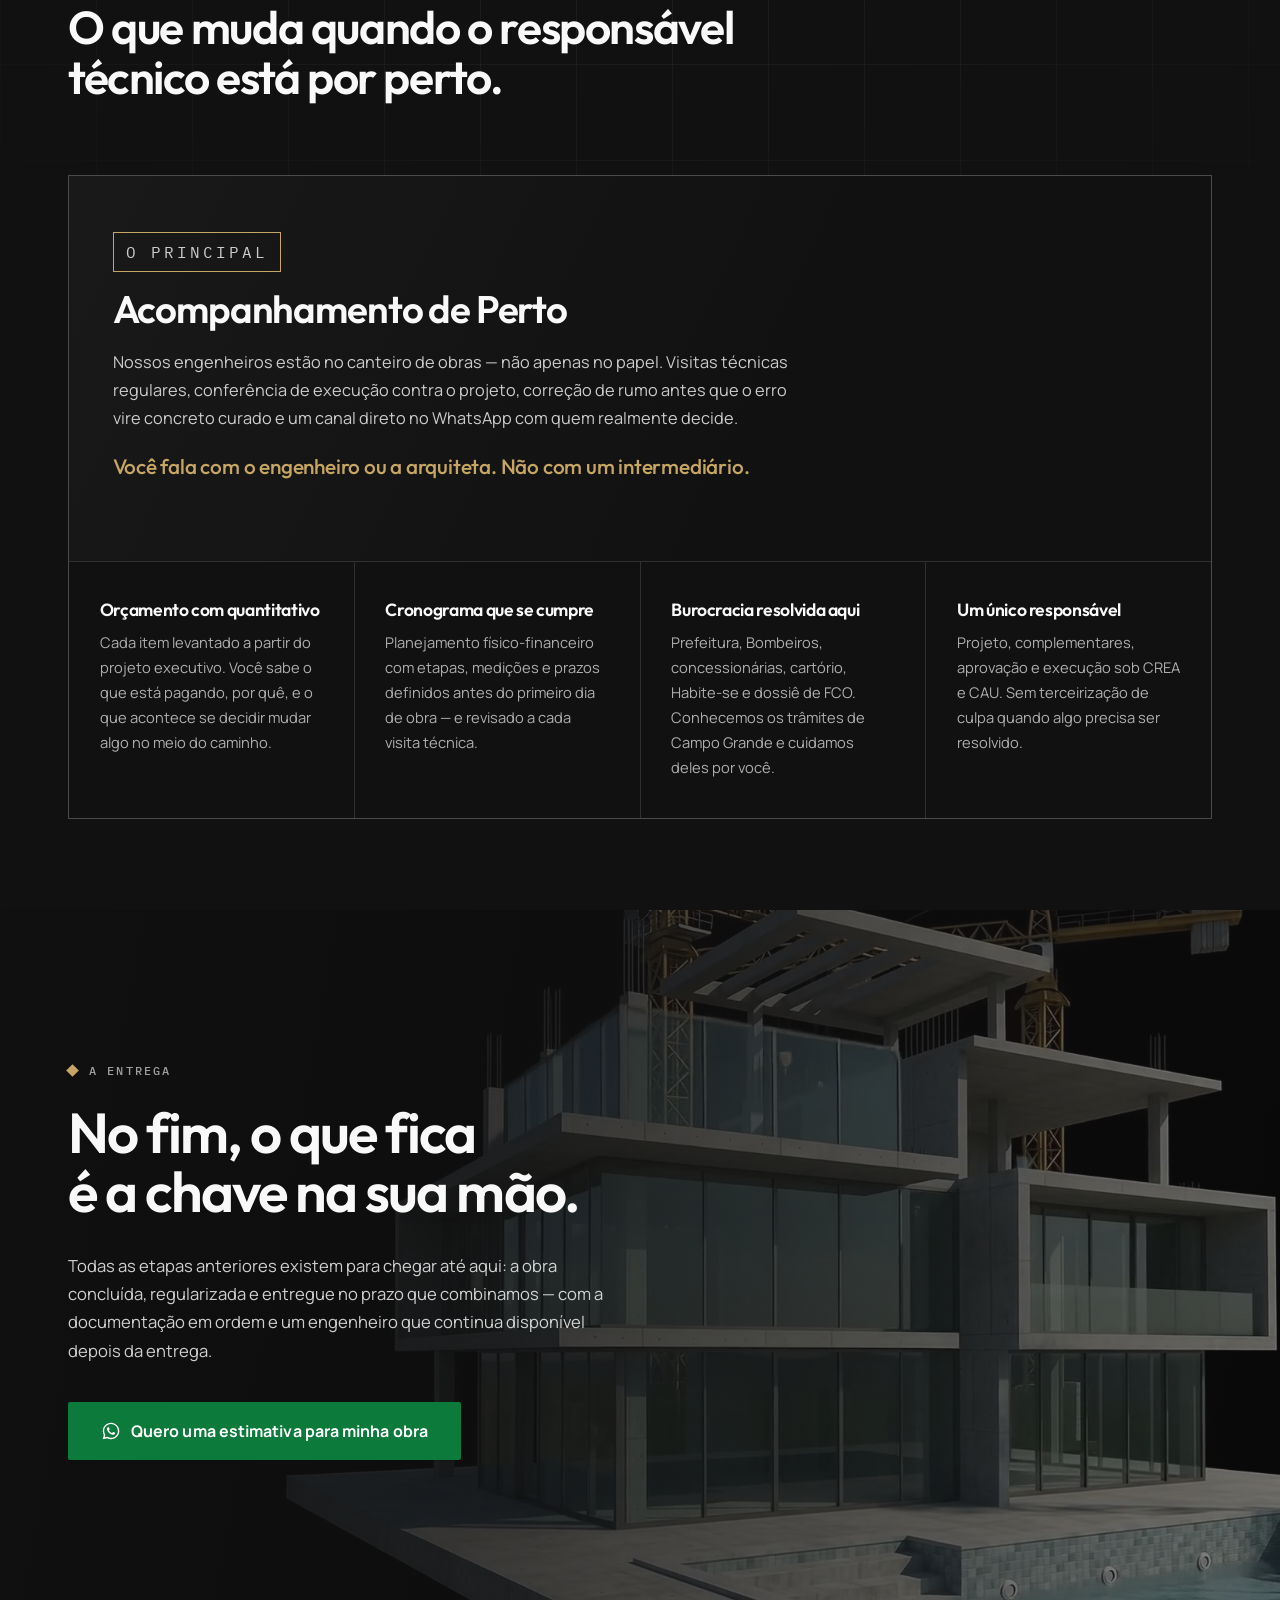
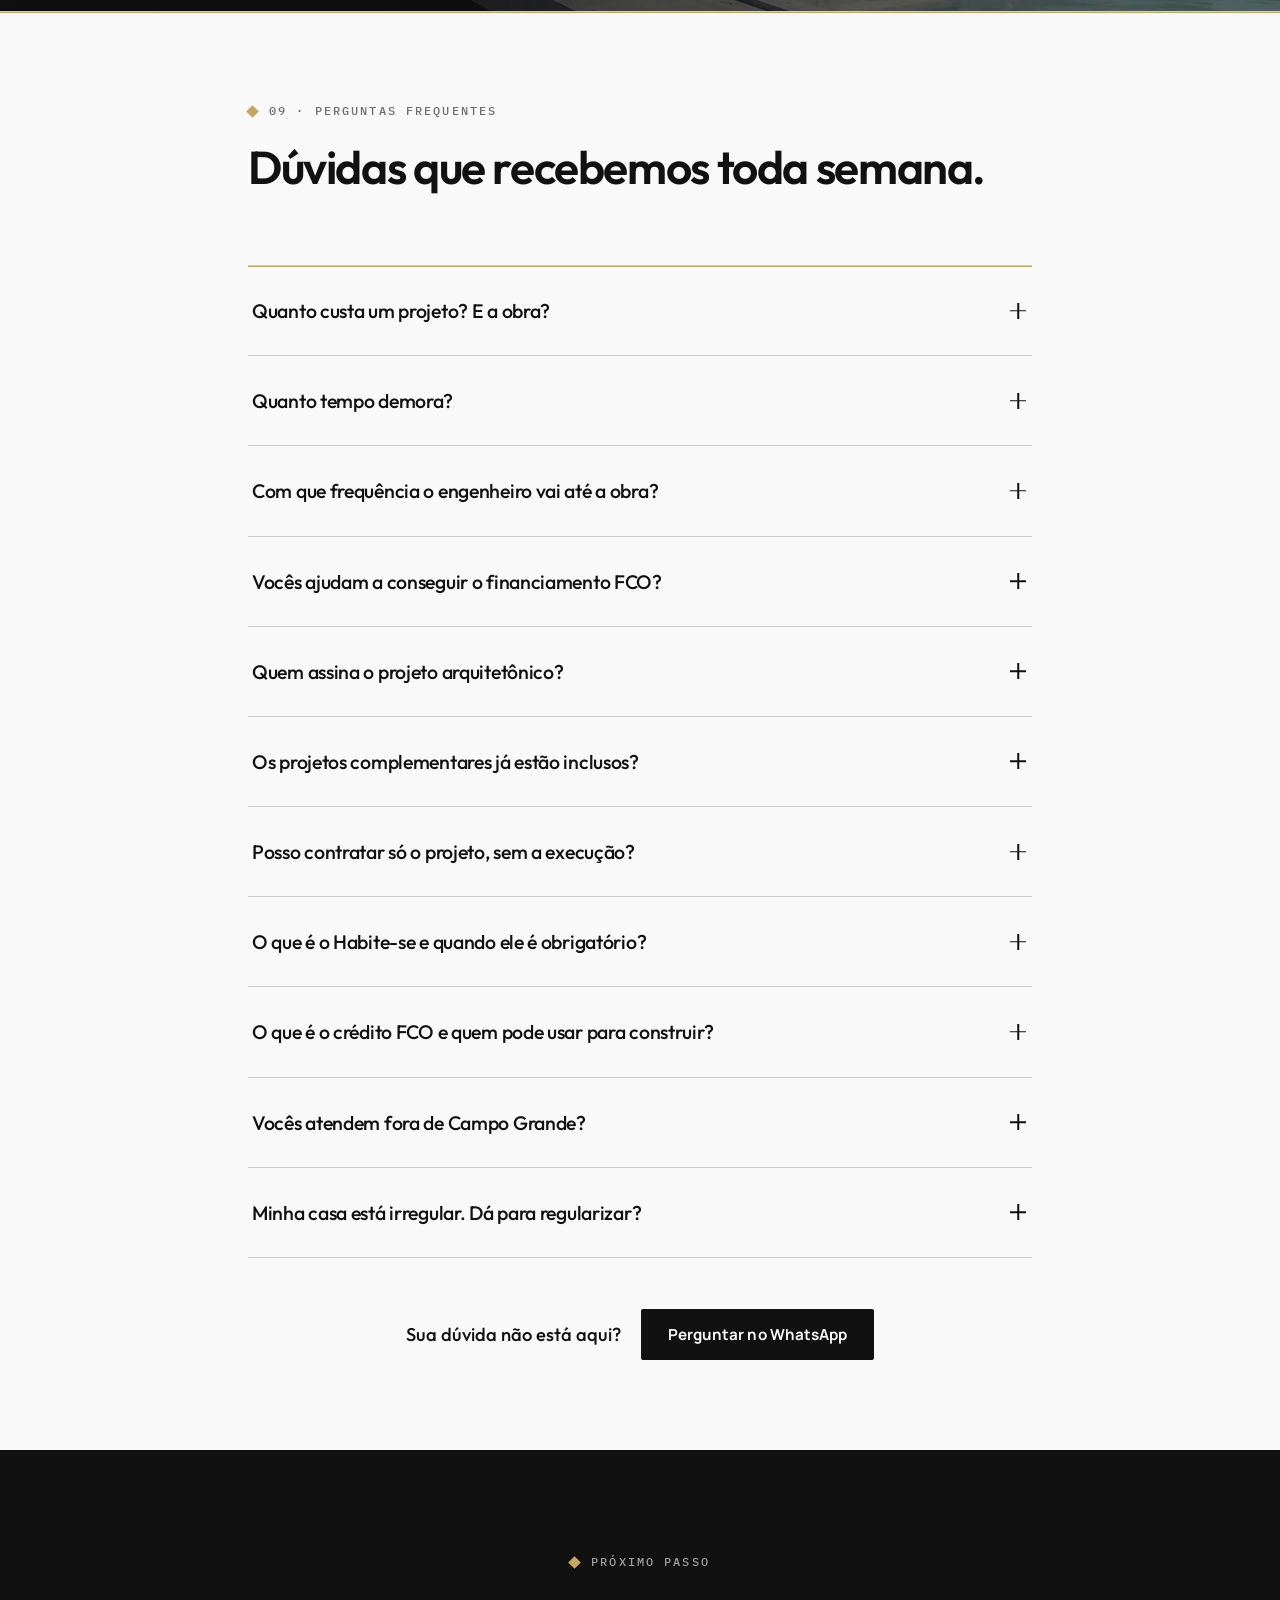
==== commit 06ec68a5: "feat: SEO/GEO com dominio oficial, favicons, preload do LCP e dados da empresa Aplica os checklists " ====
--- a/index.html
+++ b/index.html
@@ -12,7 +12,7 @@
 <meta name="keywords" content="engenharia civil Campo Grande, engenheiro civil Campo Grande MS, projeto arquitetônico Campo Grande, construtora Campo Grande MS, Habite-se Campo Grande, regularização de imóvel Campo Grande, financiamento FCO Mato Grosso do Sul, projeto estrutural Campo Grande, galpão industrial Campo Grande, edícula Campo Grande, arquiteta CAU Campo Grande, arquitetura residencial alto padrão, projeto de interiores Campo Grande">
 <meta name="author" content="MP Engenharia e Projetos">
 <meta name="robots" content="index, follow">
-<link rel="canonical" href="https://www.mpengenhariaeprojetos.com.br/">
+<link rel="canonical" href="https://www.mp-engenhariaarquitetura.com.br/">
 <meta name="theme-color" content="#111111">
 
 <!-- Open Graph / WhatsApp / Facebook -->
@@ -21,16 +21,17 @@
 <meta property="og:site_name" content="MP Engenharia e Projetos">
 <meta property="og:title" content="Engenharia Civil e Arquitetura em Campo Grande - MS | MP Engenharia">
 <meta property="og:description" content="O engenheiro que assina seu projeto é o mesmo que aparece na sua obra. Projeto, Habite-se, FCO e execução em Campo Grande - MS, sob CREA e CAU.">
-<meta property="og:url" content="https://www.mpengenhariaeprojetos.com.br/">
+<meta property="og:url" content="https://www.mp-engenhariaarquitetura.com.br/">
 <!-- TROQUE pela imagem de compartilhamento (1200x630px) -->
-<meta property="og:image" content="https://www.mpengenhariaeprojetos.com.br/assets/img/og-mp-engenharia.jpg">
+<meta property="og:image" content="https://www.mp-engenhariaarquitetura.com.br/assets/img/og-mp-engenharia.jpg">
 <meta property="og:image:width" content="1200">
 <meta property="og:image:height" content="630">
 <meta property="og:image:alt" content="Residência de alto padrão projetada pela MP Engenharia e Projetos em Campo Grande - MS">
 <meta name="twitter:card" content="summary_large_image">
 <meta name="twitter:title" content="Engenharia Civil e Arquitetura em Campo Grande - MS | MP Engenharia">
 <meta name="twitter:description" content="Projeto, Habite-se, crédito FCO e execução de obras em Campo Grande - MS, sob CREA e CAU.">
-<meta name="twitter:image" content="https://www.mpengenhariaeprojetos.com.br/assets/img/og-mp-engenharia.jpg">
+<meta name="twitter:image" content="https://www.mp-engenhariaarquitetura.com.br/assets/img/og-mp-engenharia.jpg">
+<meta name="twitter:image:alt" content="Residência de alto padrão projetada pela MP Engenharia e Projetos em Campo Grande - MS">
 
 <!-- Sinais geográficos. Não são fator de ranqueamento no Google, mas são
      lidos por agregadores e por alguns rastreadores de IA para confirmar
@@ -43,9 +44,15 @@
 <!-- Resumo do negócio para rastreadores de IA (ver /llms.txt) -->
 <link rel="alternate" type="text/plain" href="/llms.txt" title="Resumo para assistentes de IA">
 
-<!-- Favicon -->
-<link rel="icon" href="assets/img/favicon.svg" type="image/svg+xml">
-<link rel="apple-touch-icon" href="assets/img/logo-mp-dark.png">
+<!-- Favicons · gerados a partir do arquivo "logo favicon.jpg".
+     Ficam na raiz do site porque navegadores e o Google procuram o
+     /favicon.ico ali por padrão. O Google só exibe na busca ícones em
+     múltiplos de 48px: o favicon.ico (16/32/48) e o 96x96 cobrem isso. -->
+<link rel="icon" href="/favicon.ico" sizes="16x16 32x32 48x48">
+<link rel="icon" type="image/png" sizes="96x96" href="/favicon-96x96.png">
+<link rel="icon" type="image/png" sizes="32x32" href="/favicon-32x32.png">
+<link rel="icon" type="image/png" sizes="16x16" href="/favicon-16x16.png">
+<link rel="apple-touch-icon" sizes="180x180" href="/apple-touch-icon.png">
 
 <!-- ============================================================
      TIPOGRAFIA · hospedada no próprio projeto
@@ -53,6 +60,15 @@
      servidor externo no caminho crítico. Para regenerar os arquivos,
      veja a seção "Fontes" no LEIA-ME.
      ============================================================ -->
+
+<!-- PRÉ-CARREGAMENTO DO MAIOR ELEMENTO DA TELA (LCP)
+     1) Fonte do título principal (Outfit). No celular o LCP é o H1, e sem
+        o preload essa fonte só seria descoberta depois de baixar o CSS.
+     2) Foto de fundo do topo, SÓ a partir de 760px (atributo media). No
+        celular ela não é usada (ver .hero-media no style.css) e não pode
+        ser baixada — foi isso que derrubou o LCP mobile de 4,1s para 2,6s. -->
+<link rel="preload" href="assets/fonts/outfit-300-700-latin.woff2" as="font" type="font/woff2" crossorigin>
+<link rel="preload" href="assets/img/hero-poster.jpg" as="image" media="(min-width: 760px)" fetchpriority="high">
 
 <link rel="stylesheet" href="assets/css/style.css">
 
@@ -71,35 +87,37 @@
   "@graph": [
     {
       "@type": "WebSite",
-      "@id": "https://www.mpengenhariaeprojetos.com.br/#site",
-      "url": "https://www.mpengenhariaeprojetos.com.br/",
+      "@id": "https://www.mp-engenhariaarquitetura.com.br/#site",
+      "url": "https://www.mp-engenhariaarquitetura.com.br/",
       "name": "MP Engenharia e Projetos",
       "inLanguage": "pt-BR",
       "publisher": {
-        "@id": "https://www.mpengenhariaeprojetos.com.br/#empresa"
+        "@id": "https://www.mp-engenhariaarquitetura.com.br/#empresa"
       }
     },
     {
       "@type": "WebPage",
-      "@id": "https://www.mpengenhariaeprojetos.com.br/#pagina",
-      "url": "https://www.mpengenhariaeprojetos.com.br/",
+      "@id": "https://www.mp-engenhariaarquitetura.com.br/#pagina",
+      "url": "https://www.mp-engenhariaarquitetura.com.br/",
       "name": "Engenharia Civil e Arquitetura em Campo Grande - MS | MP Engenharia",
       "description": "Projeto arquitetônico, projetos complementares, aprovação na prefeitura, Habite-se, regularização e execução de obras em Campo Grande - MS, sob a mesma responsabilidade técnica.",
       "isPartOf": {
-        "@id": "https://www.mpengenhariaeprojetos.com.br/#site"
+        "@id": "https://www.mp-engenhariaarquitetura.com.br/#site"
       },
       "about": {
-        "@id": "https://www.mpengenhariaeprojetos.com.br/#empresa"
+        "@id": "https://www.mp-engenhariaarquitetura.com.br/#empresa"
       },
       "primaryImageOfPage": {
-        "@id": "https://www.mpengenhariaeprojetos.com.br/#imagem"
+        "@id": "https://www.mp-engenhariaarquitetura.com.br/#imagem"
       },
-      "inLanguage": "pt-BR"
+      "inLanguage": "pt-BR",
+      "datePublished": "2026-08-26",
+      "dateModified": "2026-09-16"
     },
     {
       "@type": "ImageObject",
-      "@id": "https://www.mpengenhariaeprojetos.com.br/#imagem",
-      "url": "https://www.mpengenhariaeprojetos.com.br/assets/img/og-mp-engenharia.jpg",
+      "@id": "https://www.mp-engenhariaarquitetura.com.br/#imagem",
+      "url": "https://www.mp-engenhariaarquitetura.com.br/assets/img/og-mp-engenharia.jpg",
       "width": 1200,
       "height": 630,
       "caption": "Residência de alto padrão projetada pela MP Engenharia e Projetos em Campo Grande - MS"
@@ -109,24 +127,41 @@
         "GeneralContractor",
         "ProfessionalService"
       ],
-      "@id": "https://www.mpengenhariaeprojetos.com.br/#empresa",
+      "@id": "https://www.mp-engenhariaarquitetura.com.br/#empresa",
       "name": "MP Engenharia e Projetos",
       "alternateName": "MP Engenharia",
-      "description": "Escritório de engenharia civil e arquitetura em Campo Grande - MS. Faz projeto arquitetônico, projetos complementares, aprovação na prefeitura, Habite-se, regularização de imóveis, dossiê técnico para crédito FCO e execução de obras residenciais, comerciais e industriais, tudo sob a mesma responsabilidade técnica registrada no CREA-MS.",
+      "description": "Escritório de engenharia civil e arquitetura em Campo Grande - MS. Faz projeto arquitetônico, design de interiores, projetos complementares, aprovação na prefeitura, Habite-se, regularização de imóveis, dossiê técnico para crédito FCO e execução de obras residenciais, comerciais e industriais, tudo sob a mesma responsabilidade técnica registrada no CREA-MS e no CAU-MS.",
       "slogan": "O engenheiro que assina seu projeto é o mesmo que aparece na sua obra.",
-      "url": "https://www.mpengenhariaeprojetos.com.br/",
+      "url": "https://www.mp-engenhariaarquitetura.com.br/",
       "logo": {
-        "@id": "https://www.mpengenhariaeprojetos.com.br/#logo"
+        "@id": "https://www.mp-engenhariaarquitetura.com.br/#logo"
       },
       "image": {
-        "@id": "https://www.mpengenhariaeprojetos.com.br/#imagem"
+        "@id": "https://www.mp-engenhariaarquitetura.com.br/#imagem"
       },
       "telephone": [
         "+5567984180026",
         "+5567984180024"
       ],
       "email": "eng.projetosmp@gmail.com",
+      "contactPoint": [
+        {
+          "@type": "ContactPoint",
+          "contactType": "Atendimento de engenharia (projetos complementares, obras, Habite-se, regularização e FCO)",
+          "telephone": "+5567984180026",
+          "areaServed": "BR",
+          "availableLanguage": "Portuguese"
+        },
+        {
+          "@type": "ContactPoint",
+          "contactType": "Atendimento de arquitetura e design de interiores",
+          "telephone": "+5567984180024",
+          "areaServed": "BR",
+          "availableLanguage": "Portuguese"
+        }
+      ],
       "foundingDate": "2021",
+      "taxID": "57.343.844/0001-52",
       "currenciesAccepted": "BRL",
       "address": {
         "@type": "PostalAddress",
@@ -136,6 +171,21 @@
         "postalCode": "79002-010",
         "addressCountry": "BR"
       },
+      "hasMap": "https://www.google.com/maps/search/?api=1&query=R.%20Arnaldo%20Serra%2C%208%20-%20Vila%20Carvalho%2C%20Campo%20Grande%20-%20MS%2C%2079002-010",
+      "openingHoursSpecification": [
+        {
+          "@type": "OpeningHoursSpecification",
+          "dayOfWeek": [
+            "Monday",
+            "Tuesday",
+            "Wednesday",
+            "Thursday",
+            "Friday"
+          ],
+          "opens": "08:00",
+          "closes": "18:00"
+        }
+      ],
       "areaServed": [
         {
           "@type": "City",
@@ -190,20 +240,24 @@
         "Construção residencial",
         "Obra comercial",
         "Obra industrial",
-        "ART - Anotação de Responsabilidade Técnica"
+        "ART - Anotação de Responsabilidade Técnica",
+        "Design de interiores",
+        "Neuroarquitetura",
+        "BIM (Building Information Modeling)",
+        "RRT - Registro de Responsabilidade Técnica"
       ],
       "sameAs": [
         "https://www.instagram.com/mp__engenharia"
       ],
       "employee": [
         {
-          "@id": "https://www.mpengenhariaeprojetos.com.br/#matheus"
-        },
-        {
-          "@id": "https://www.mpengenhariaeprojetos.com.br/#monica"
-        },
-        {
-          "@id": "https://www.mpengenhariaeprojetos.com.br/#pedro"
+          "@id": "https://www.mp-engenhariaarquitetura.com.br/#matheus"
+        },
+        {
+          "@id": "https://www.mp-engenhariaarquitetura.com.br/#monica"
+        },
+        {
+          "@id": "https://www.mp-engenhariaarquitetura.com.br/#pedro"
         }
       ],
       "hasOfferCatalog": {
@@ -219,7 +273,7 @@
               "description": "Estudo de viabilidade do terreno, planta baixa, cortes, fachadas e aprovação junto aos órgãos competentes de Campo Grande - MS.",
               "serviceType": "Projeto Arquitetônico e Aprovação na Prefeitura",
               "provider": {
-                "@id": "https://www.mpengenhariaeprojetos.com.br/#empresa"
+                "@id": "https://www.mp-engenhariaarquitetura.com.br/#empresa"
               },
               "areaServed": {
                 "@type": "City",
@@ -236,7 +290,7 @@
               "description": "Cálculo estrutural dimensionado, projeto elétrico e de iluminação, hidráulico, esgoto e águas pluviais, compatibilizados entre si.",
               "serviceType": "Projetos Complementares: Estrutural, Elétrico e Hidráulico",
               "provider": {
-                "@id": "https://www.mpengenhariaeprojetos.com.br/#empresa"
+                "@id": "https://www.mp-engenhariaarquitetura.com.br/#empresa"
               },
               "areaServed": {
                 "@type": "City",
@@ -253,7 +307,7 @@
               "description": "Projeto de design de interiores assinado por arquiteta registrada no CAU-MS com pós-graduação em Neuroarquitetura: layout e ergonomia dos ambientes, marcenaria sob medida, projeto de iluminação, especificação de materiais e revestimentos, compatibilizado com os projetos elétrico, hidráulico e estrutural.",
               "serviceType": "Design de Interiores",
               "provider": {
-                "@id": "https://www.mpengenhariaeprojetos.com.br/#empresa"
+                "@id": "https://www.mp-engenhariaarquitetura.com.br/#empresa"
               },
               "areaServed": {
                 "@type": "City",
@@ -270,7 +324,7 @@
               "description": "Execução de casas térreas, sobrados, edículas, área gourmet, piscina, reformas e ampliações estruturais em Campo Grande - MS.",
               "serviceType": "Construção Residencial e Edículas",
               "provider": {
-                "@id": "https://www.mpengenhariaeprojetos.com.br/#empresa"
+                "@id": "https://www.mp-engenhariaarquitetura.com.br/#empresa"
               },
               "areaServed": {
                 "@type": "City",
@@ -287,7 +341,7 @@
               "description": "Construção de lojas, salas, centros comerciais e edifícios de múltiplos pavimentos, com adequação a normas e acessibilidade.",
               "serviceType": "Obras Comerciais: Lojas e Edifícios",
               "provider": {
-                "@id": "https://www.mpengenhariaeprojetos.com.br/#empresa"
+                "@id": "https://www.mp-engenhariaarquitetura.com.br/#empresa"
               },
               "areaServed": {
                 "@type": "City",
@@ -304,7 +358,7 @@
               "description": "Galpões, barracões e ampliações industriais em estrutura metálica ou pré-moldados, com pisos de alta resistência e docas.",
               "serviceType": "Obras Industriais e Galpões",
               "provider": {
-                "@id": "https://www.mpengenhariaeprojetos.com.br/#empresa"
+                "@id": "https://www.mp-engenhariaarquitetura.com.br/#empresa"
               },
               "areaServed": {
                 "@type": "City",
@@ -321,7 +375,7 @@
               "description": "Regularização e averbação de imóveis, emissão de Habite-se, alvarás de construção e dossiê técnico exigido pelos bancos no financiamento FCO.",
               "serviceType": "Regularização, Habite-se e Crédito FCO",
               "provider": {
-                "@id": "https://www.mpengenhariaeprojetos.com.br/#empresa"
+                "@id": "https://www.mp-engenhariaarquitetura.com.br/#empresa"
               },
               "areaServed": {
                 "@type": "City",
@@ -334,21 +388,23 @@
     },
     {
       "@type": "ImageObject",
-      "@id": "https://www.mpengenhariaeprojetos.com.br/#logo",
-      "url": "https://www.mpengenhariaeprojetos.com.br/assets/img/logo-mp-dark.png",
+      "@id": "https://www.mp-engenhariaarquitetura.com.br/#logo",
+      "url": "https://www.mp-engenhariaarquitetura.com.br/assets/img/logo-mp-dark.png",
       "width": 220,
       "height": 185,
       "caption": "Logotipo da MP Engenharia e Projetos"
     },
     {
       "@type": "Person",
-      "@id": "https://www.mpengenhariaeprojetos.com.br/#matheus",
+      "@id": "https://www.mp-engenhariaarquitetura.com.br/#matheus",
       "name": "Matheus Victor Ferreira Barbosa",
       "givenName": "Matheus",
       "familyName": "Ferreira Barbosa",
       "jobTitle": "Engenheiro Civil",
+      "image": "https://www.mp-engenhariaarquitetura.com.br/assets/img/equipe-matheus.jpg",
+      "url": "https://www.mp-engenhariaarquitetura.com.br/#sobre",
       "worksFor": {
-        "@id": "https://www.mpengenhariaeprojetos.com.br/#empresa"
+        "@id": "https://www.mp-engenhariaarquitetura.com.br/#empresa"
       },
       "knowsAbout": [
         "Gestão de projetos",
@@ -375,13 +431,15 @@
     },
     {
       "@type": "Person",
-      "@id": "https://www.mpengenhariaeprojetos.com.br/#pedro",
+      "@id": "https://www.mp-engenhariaarquitetura.com.br/#pedro",
       "name": "Pedro Augusto Caldeira",
       "givenName": "Pedro",
       "familyName": "Caldeira",
       "jobTitle": "Engenheiro Civil",
+      "image": "https://www.mp-engenhariaarquitetura.com.br/assets/img/equipe-pedro.jpg",
+      "url": "https://www.mp-engenhariaarquitetura.com.br/#sobre",
       "worksFor": {
-        "@id": "https://www.mpengenhariaeprojetos.com.br/#empresa"
+        "@id": "https://www.mp-engenhariaarquitetura.com.br/#empresa"
       },
       "hasCredential": {
         "@type": "EducationalOccupationalCredential",
@@ -396,14 +454,16 @@
     },
     {
       "@type": "Person",
-      "@id": "https://www.mpengenhariaeprojetos.com.br/#monica",
+      "@id": "https://www.mp-engenhariaarquitetura.com.br/#monica",
       "name": "Monica Augusta Caldeira",
       "givenName": "Monica",
       "additionalName": "Augusta",
       "familyName": "Caldeira",
       "jobTitle": "Arquiteta e Urbanista",
+      "image": "https://www.mp-engenhariaarquitetura.com.br/assets/img/equipe-monica.jpg",
+      "url": "https://www.mp-engenhariaarquitetura.com.br/#sobre",
       "worksFor": {
-        "@id": "https://www.mpengenhariaeprojetos.com.br/#empresa"
+        "@id": "https://www.mp-engenhariaarquitetura.com.br/#empresa"
       },
       "knowsAbout": [
         "Arquitetura e urbanismo",
@@ -435,9 +495,9 @@
     },
     {
       "@type": "FAQPage",
-      "@id": "https://www.mpengenhariaeprojetos.com.br/#faq",
+      "@id": "https://www.mp-engenhariaarquitetura.com.br/#faq",
       "isPartOf": {
-        "@id": "https://www.mpengenhariaeprojetos.com.br/#pagina"
+        "@id": "https://www.mp-engenhariaarquitetura.com.br/#pagina"
       },
       "inLanguage": "pt-BR",
       "mainEntity": [
@@ -591,6 +651,8 @@
   </div>
 </header>
 
+<main>
+
 <!-- ============================================================
      B. HERO
      VÍDEO DE FUNDO · assets/video/hero-obra.mp4
@@ -602,8 +664,9 @@
 <section class="hero" id="hero" aria-label="Apresentação">
   <div class="hero-media" aria-hidden="true">
     <!-- O vídeo só começa a baixar depois da primeira pintura da tela.
-         Até lá aparece o poster, que já vem pré-carregado. Isso libera
-         banda para o texto e o CSS, e melhora a nota de velocidade. -->
+         Até lá, no desktop aparece a foto de fundo (pré-carregada no <head>
+         só para telas a partir de 760px); no celular fica o gradiente.
+         Isso libera banda para o texto e o CSS e melhora a nota de velocidade. -->
     <video class="hero-video" muted loop playsinline preload="none"
            data-lazy-video="assets/video/hero-obra.mp4"
            data-lazy-video-mobile="assets/video/hero-obra-mobile.mp4"></video>
@@ -1780,6 +1843,8 @@
   </div>
 </section>
 
+</main>
+
 <!-- ============================================================
      J. RODAPÉ
      ============================================================ -->
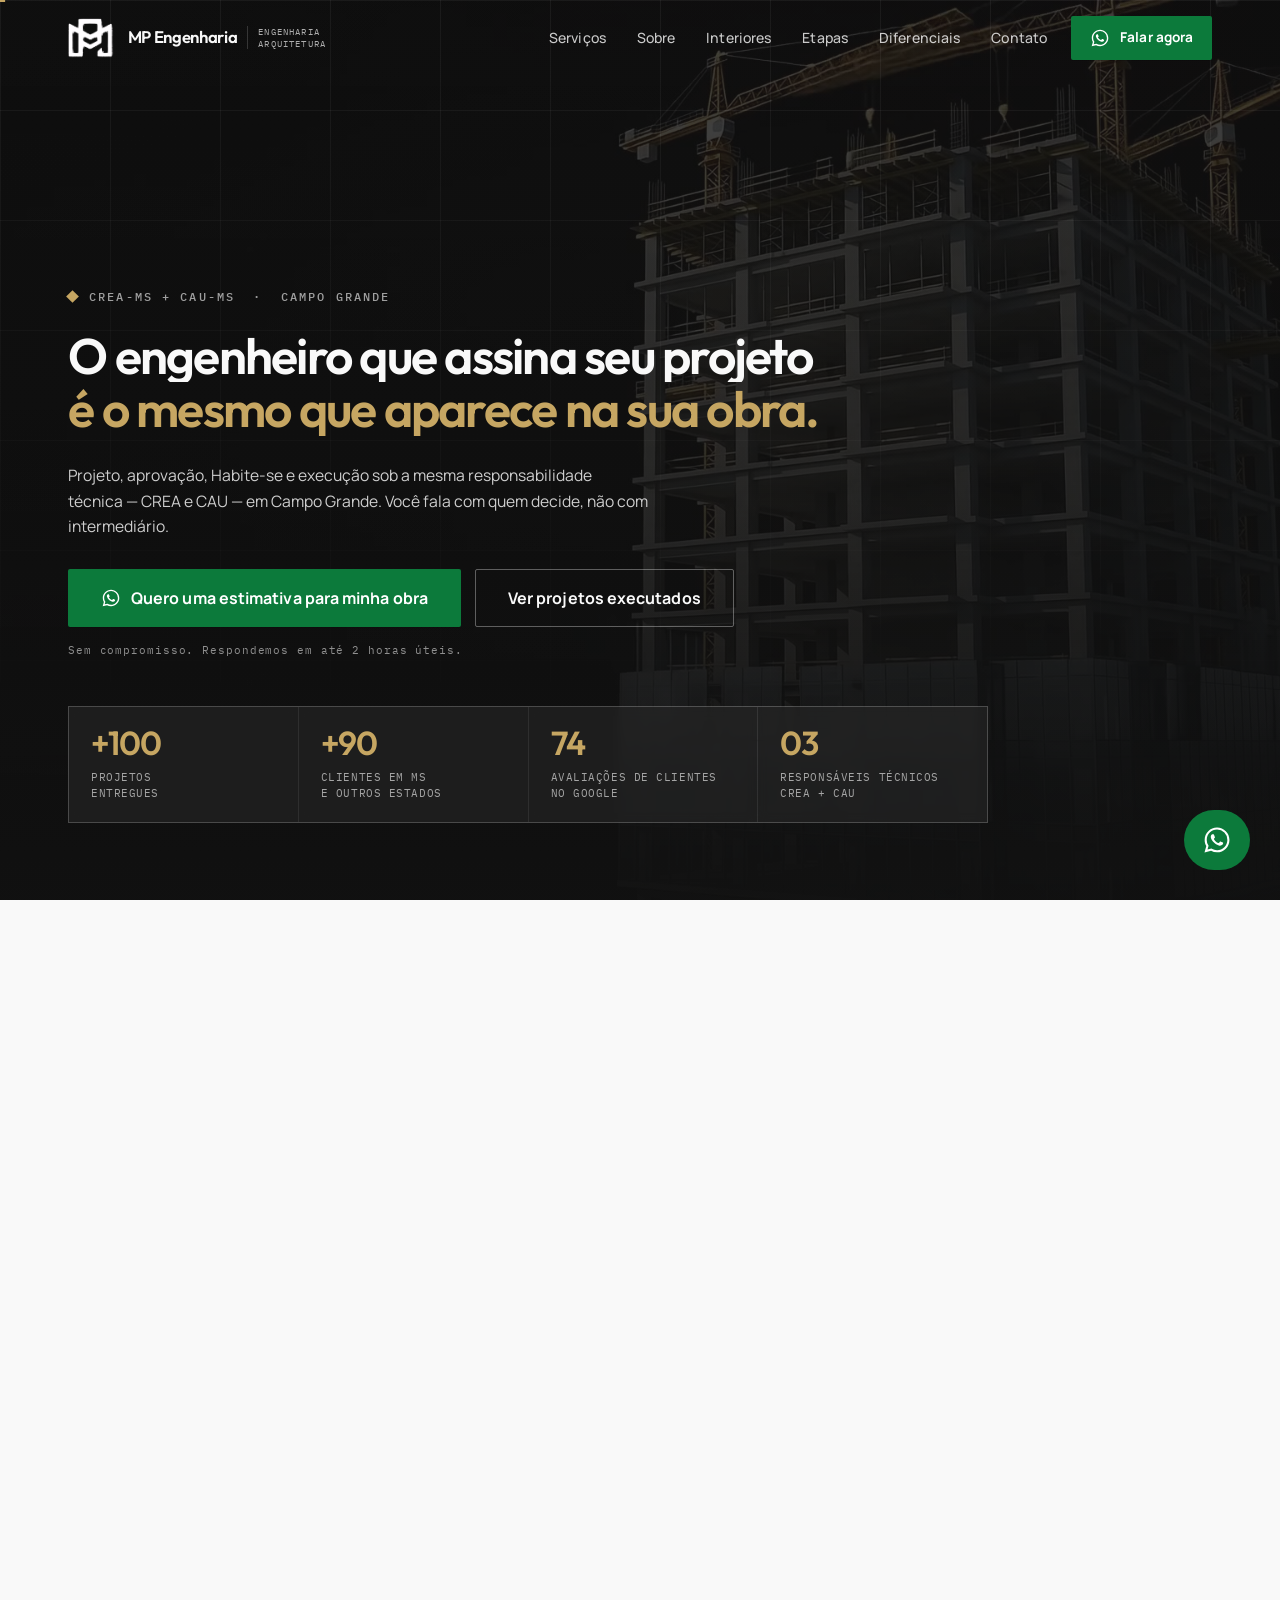
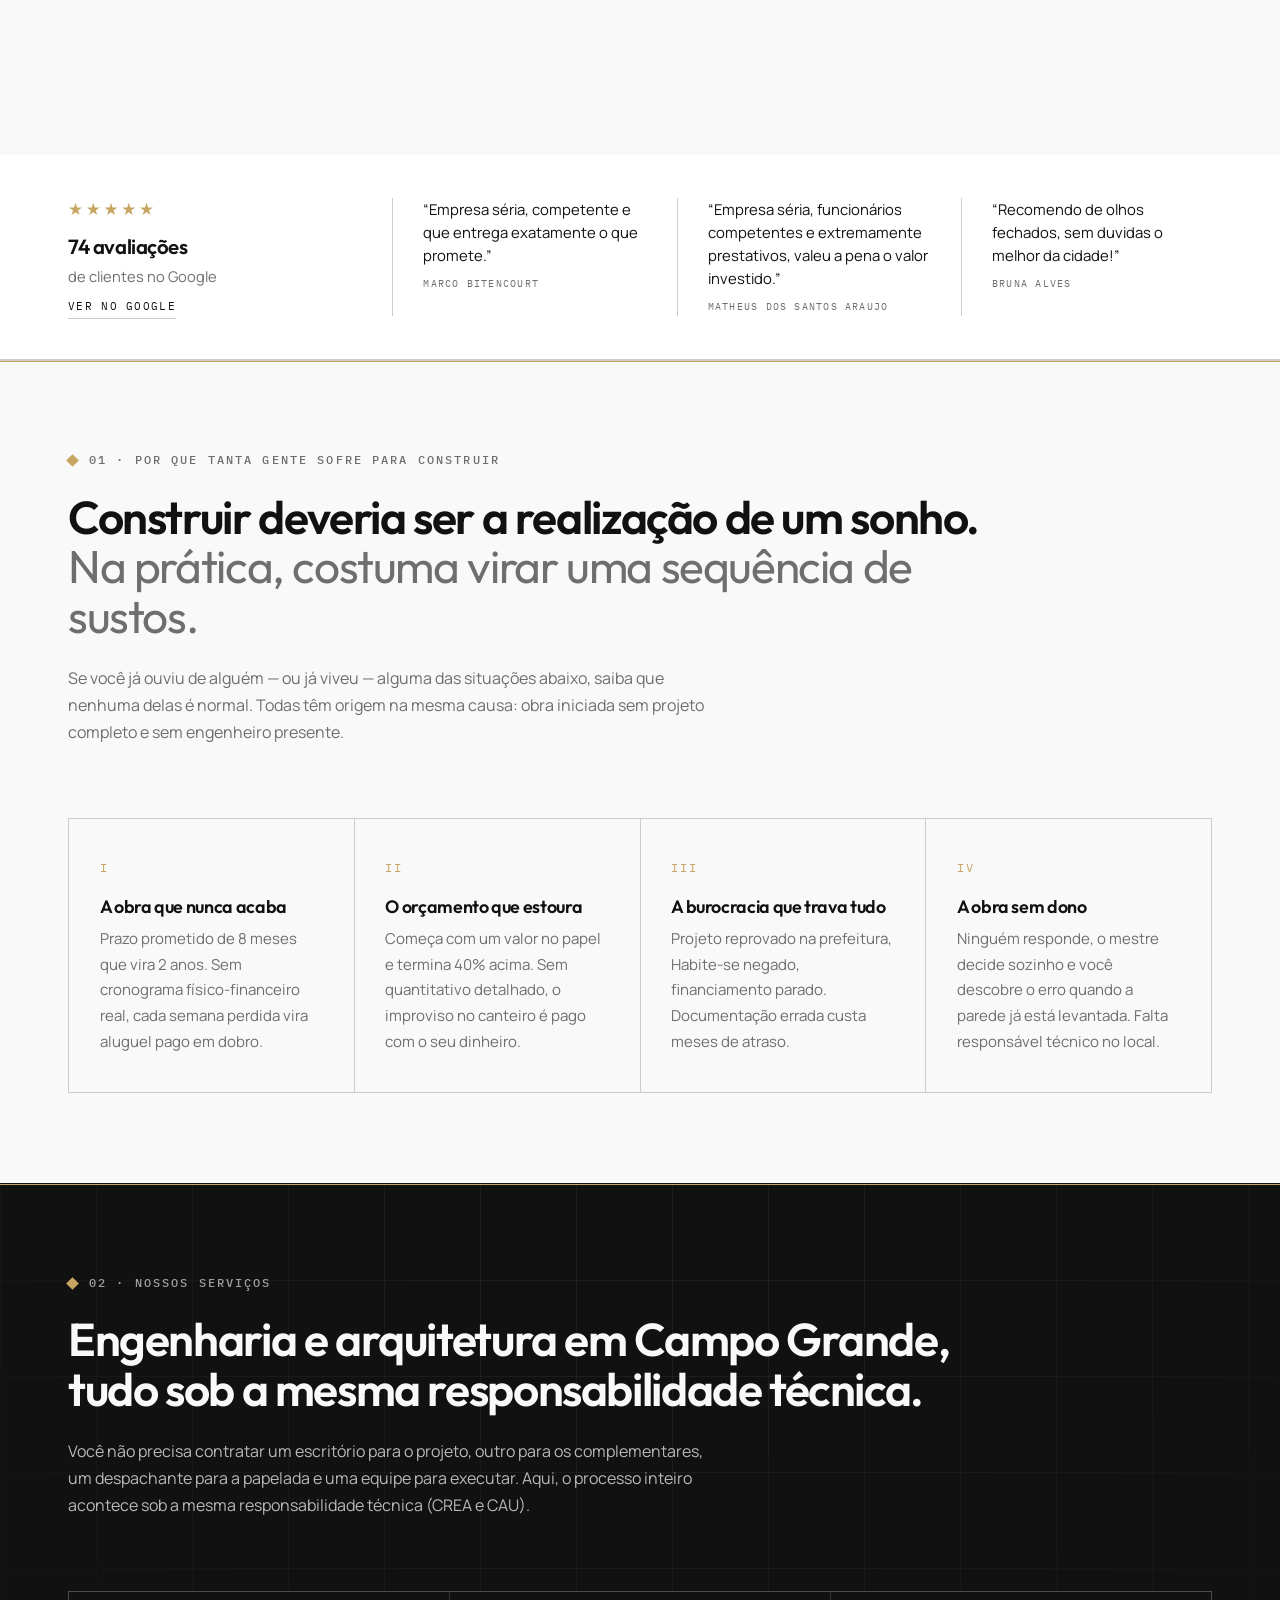
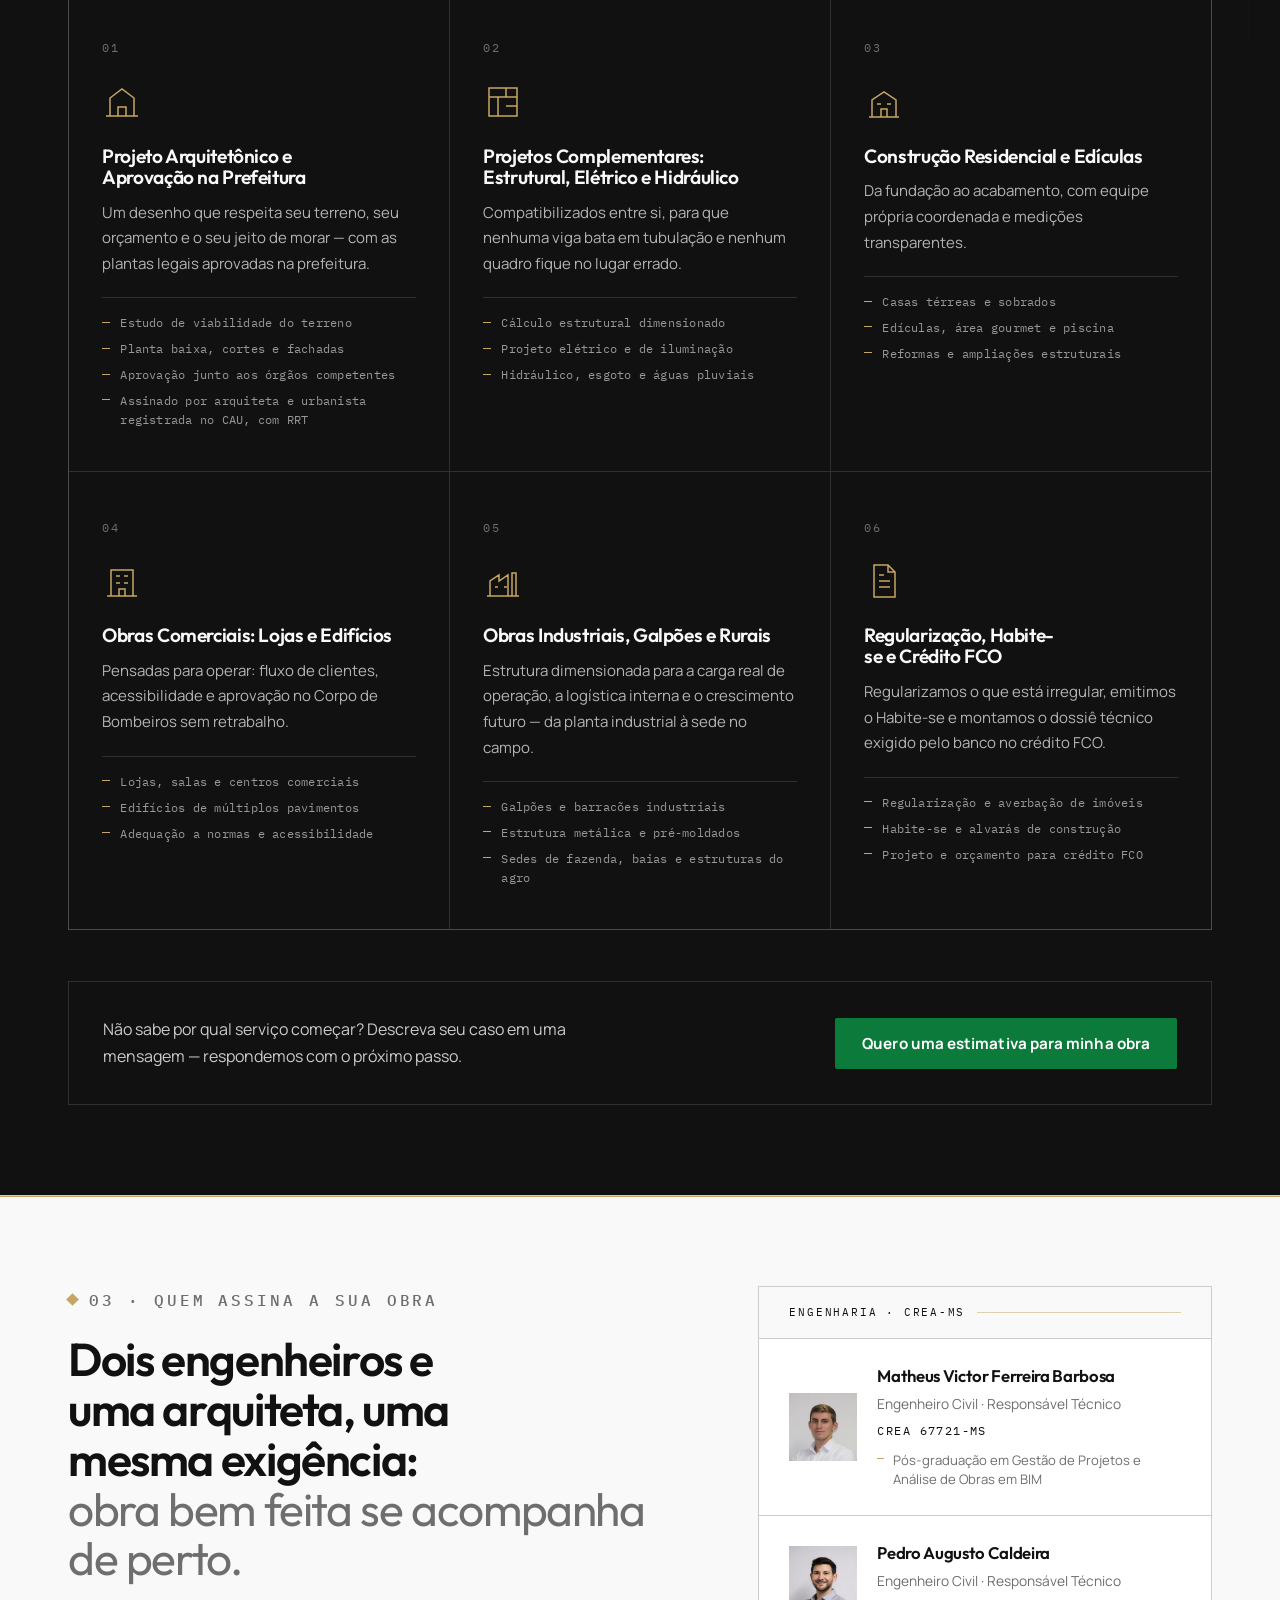
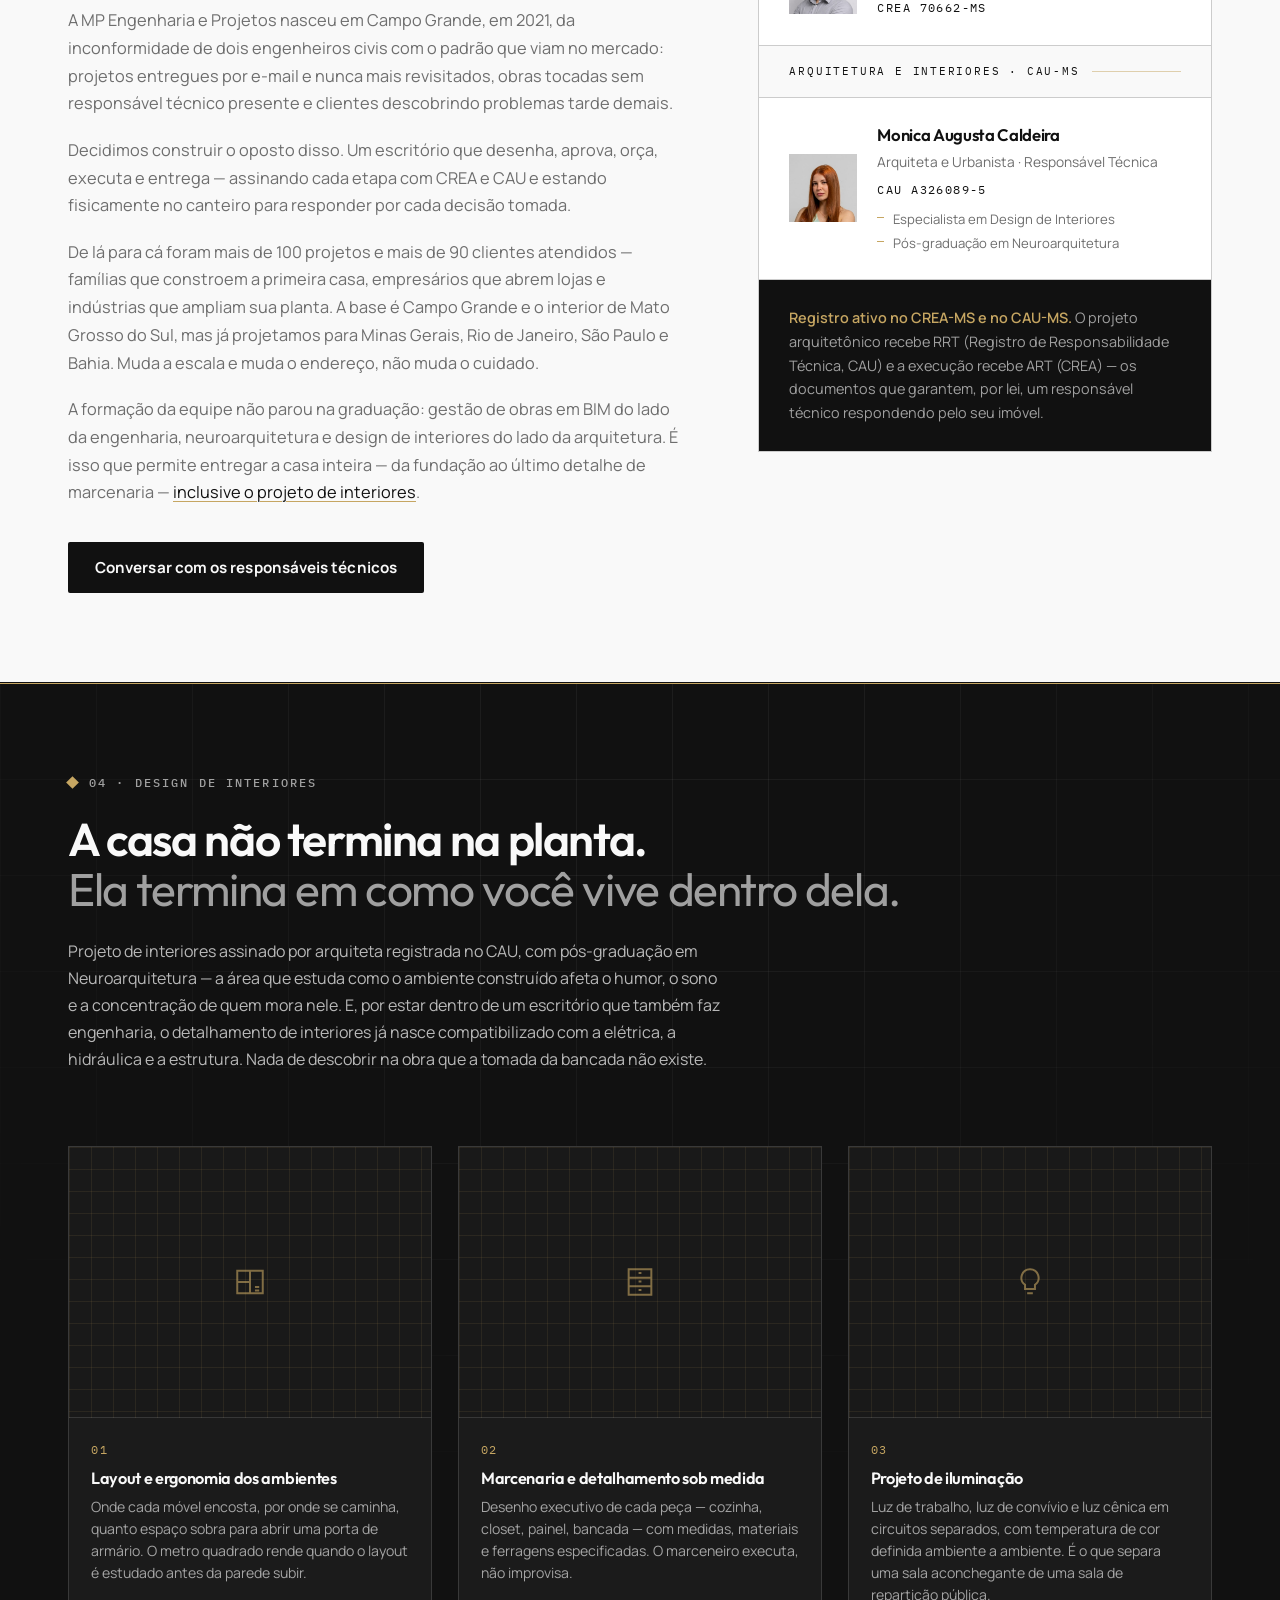
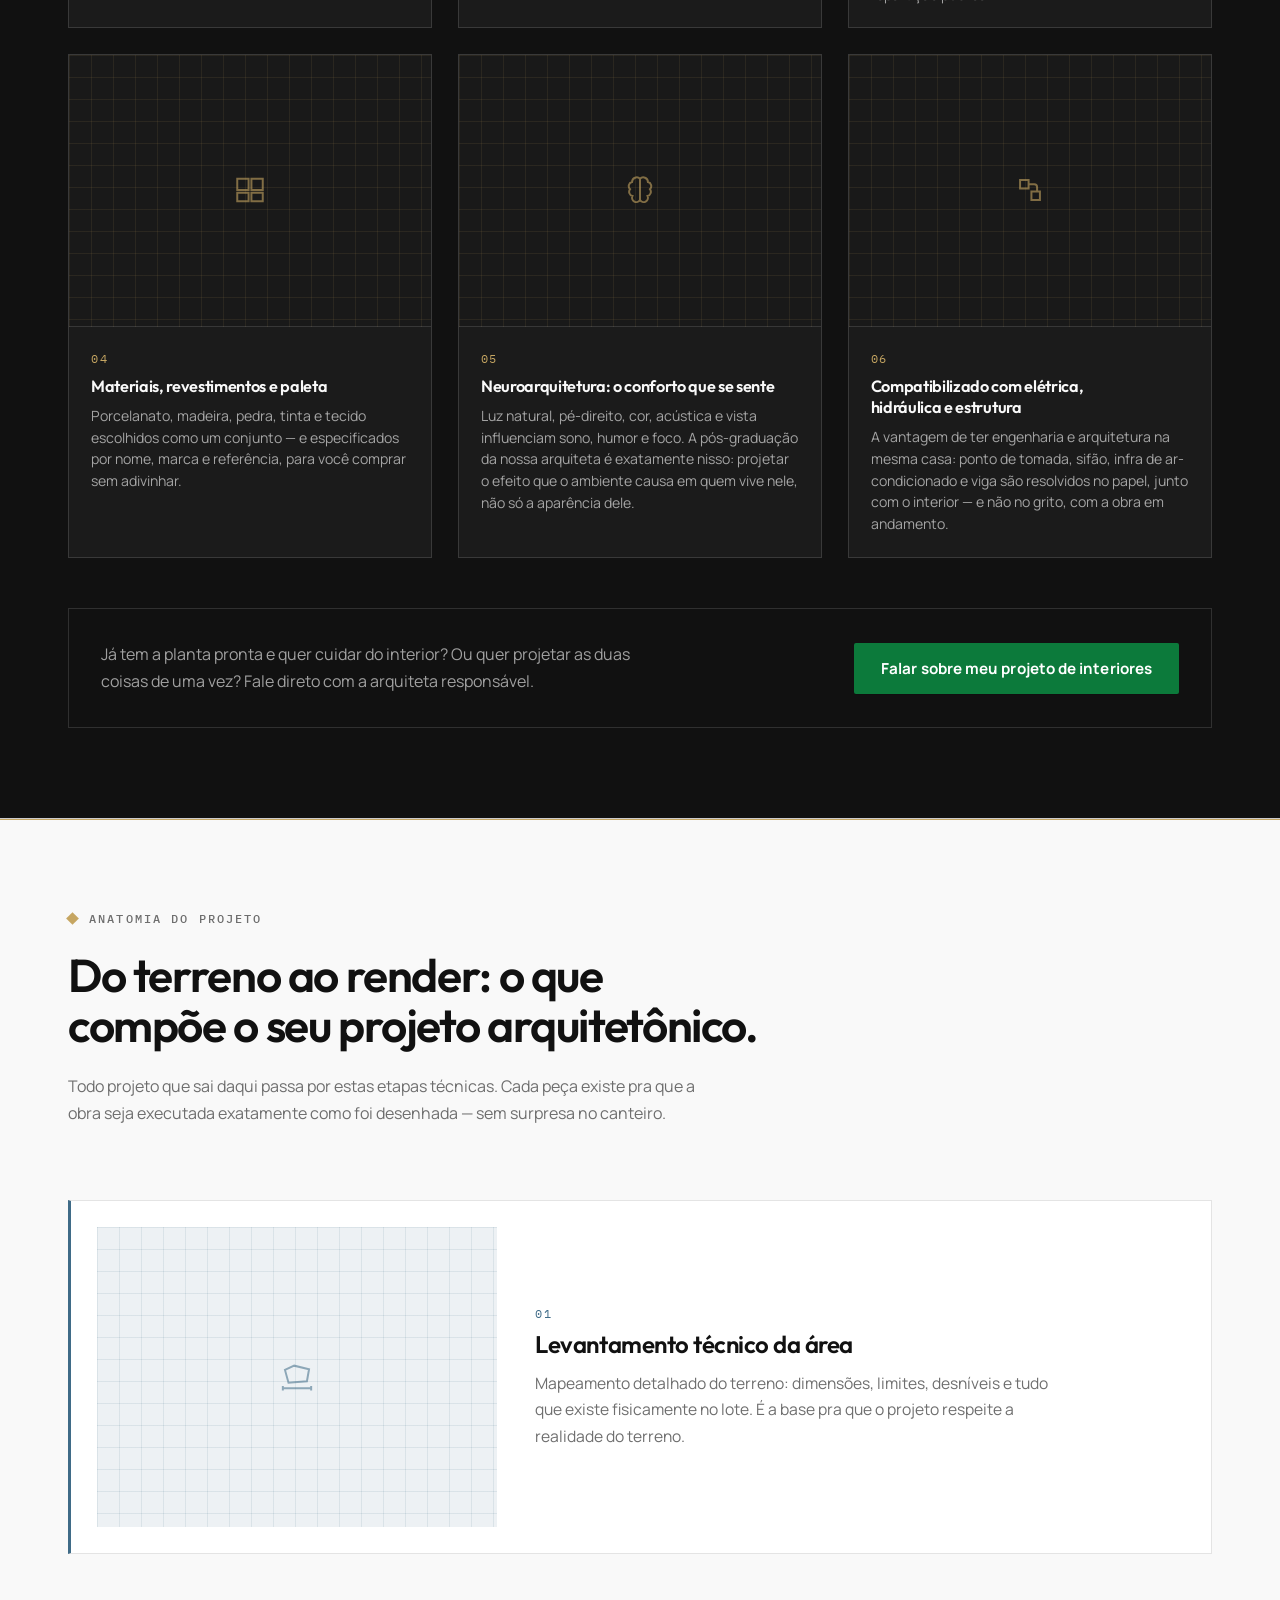
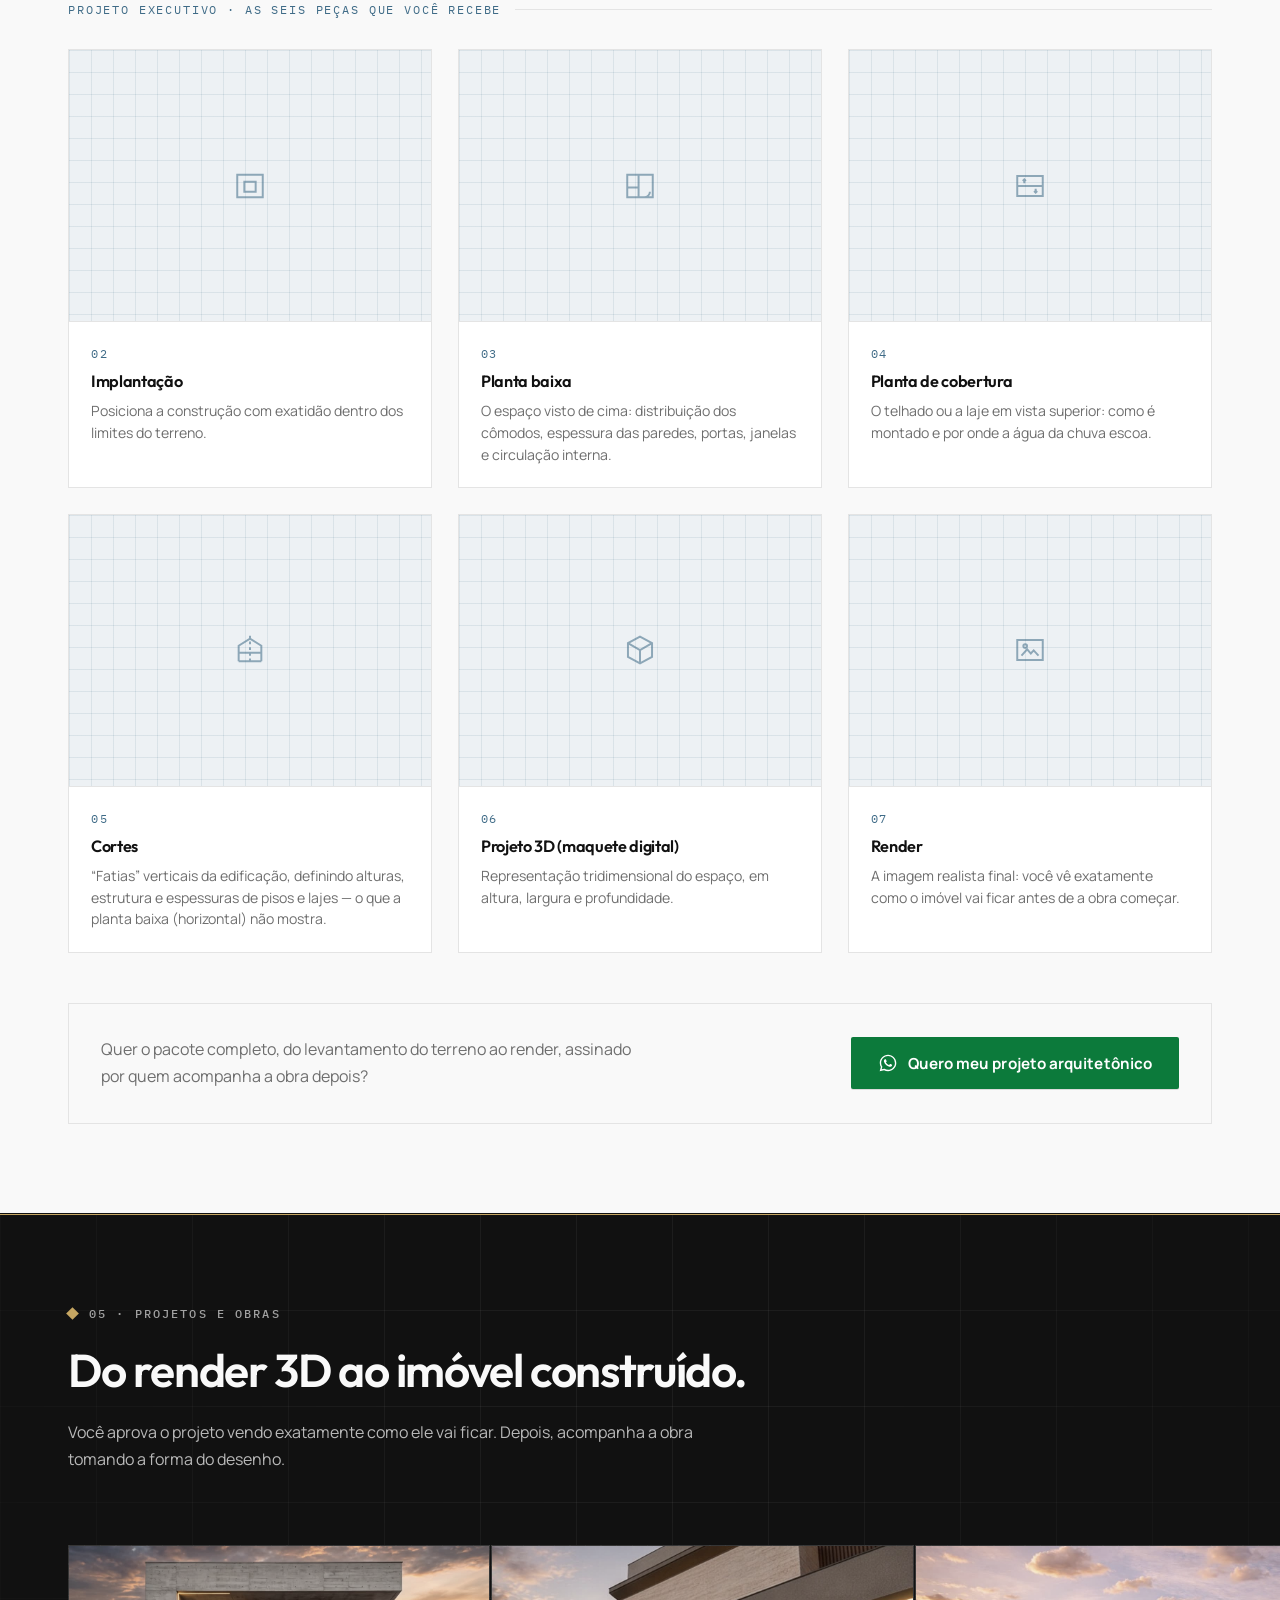
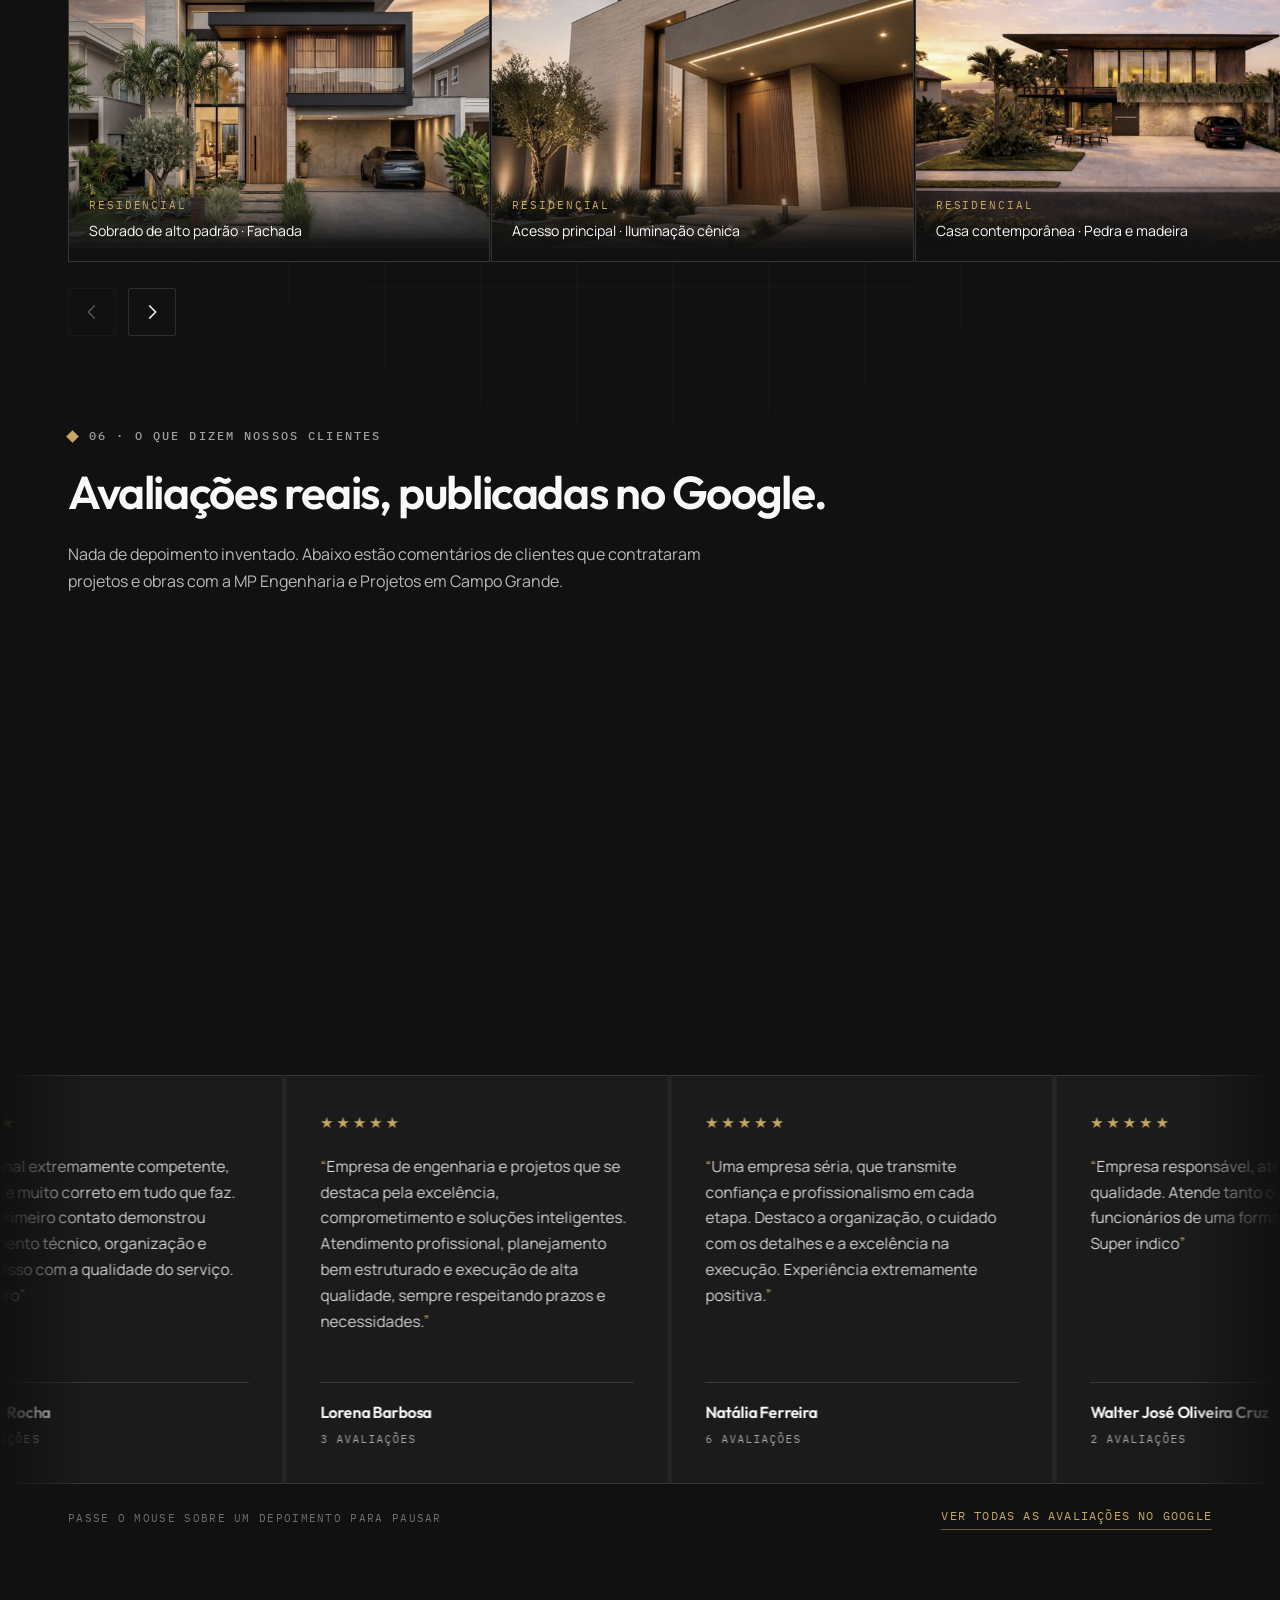
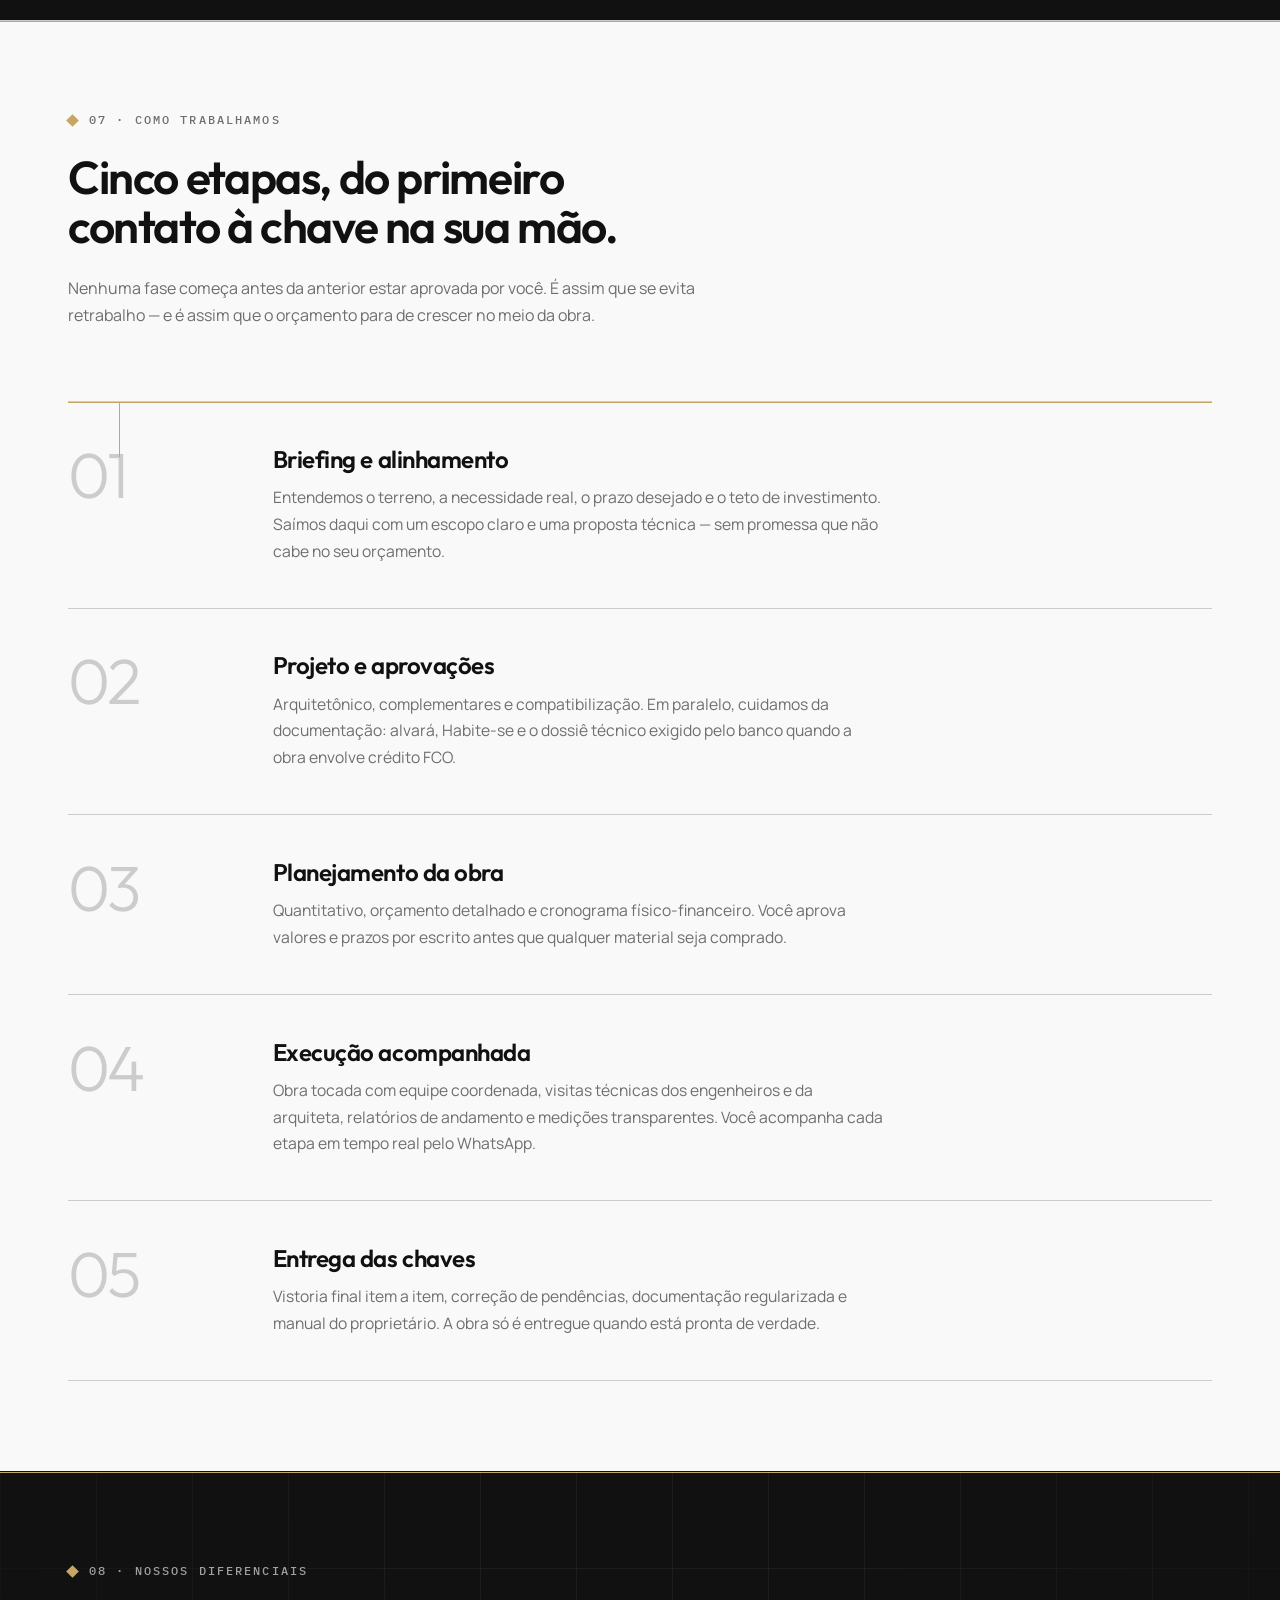
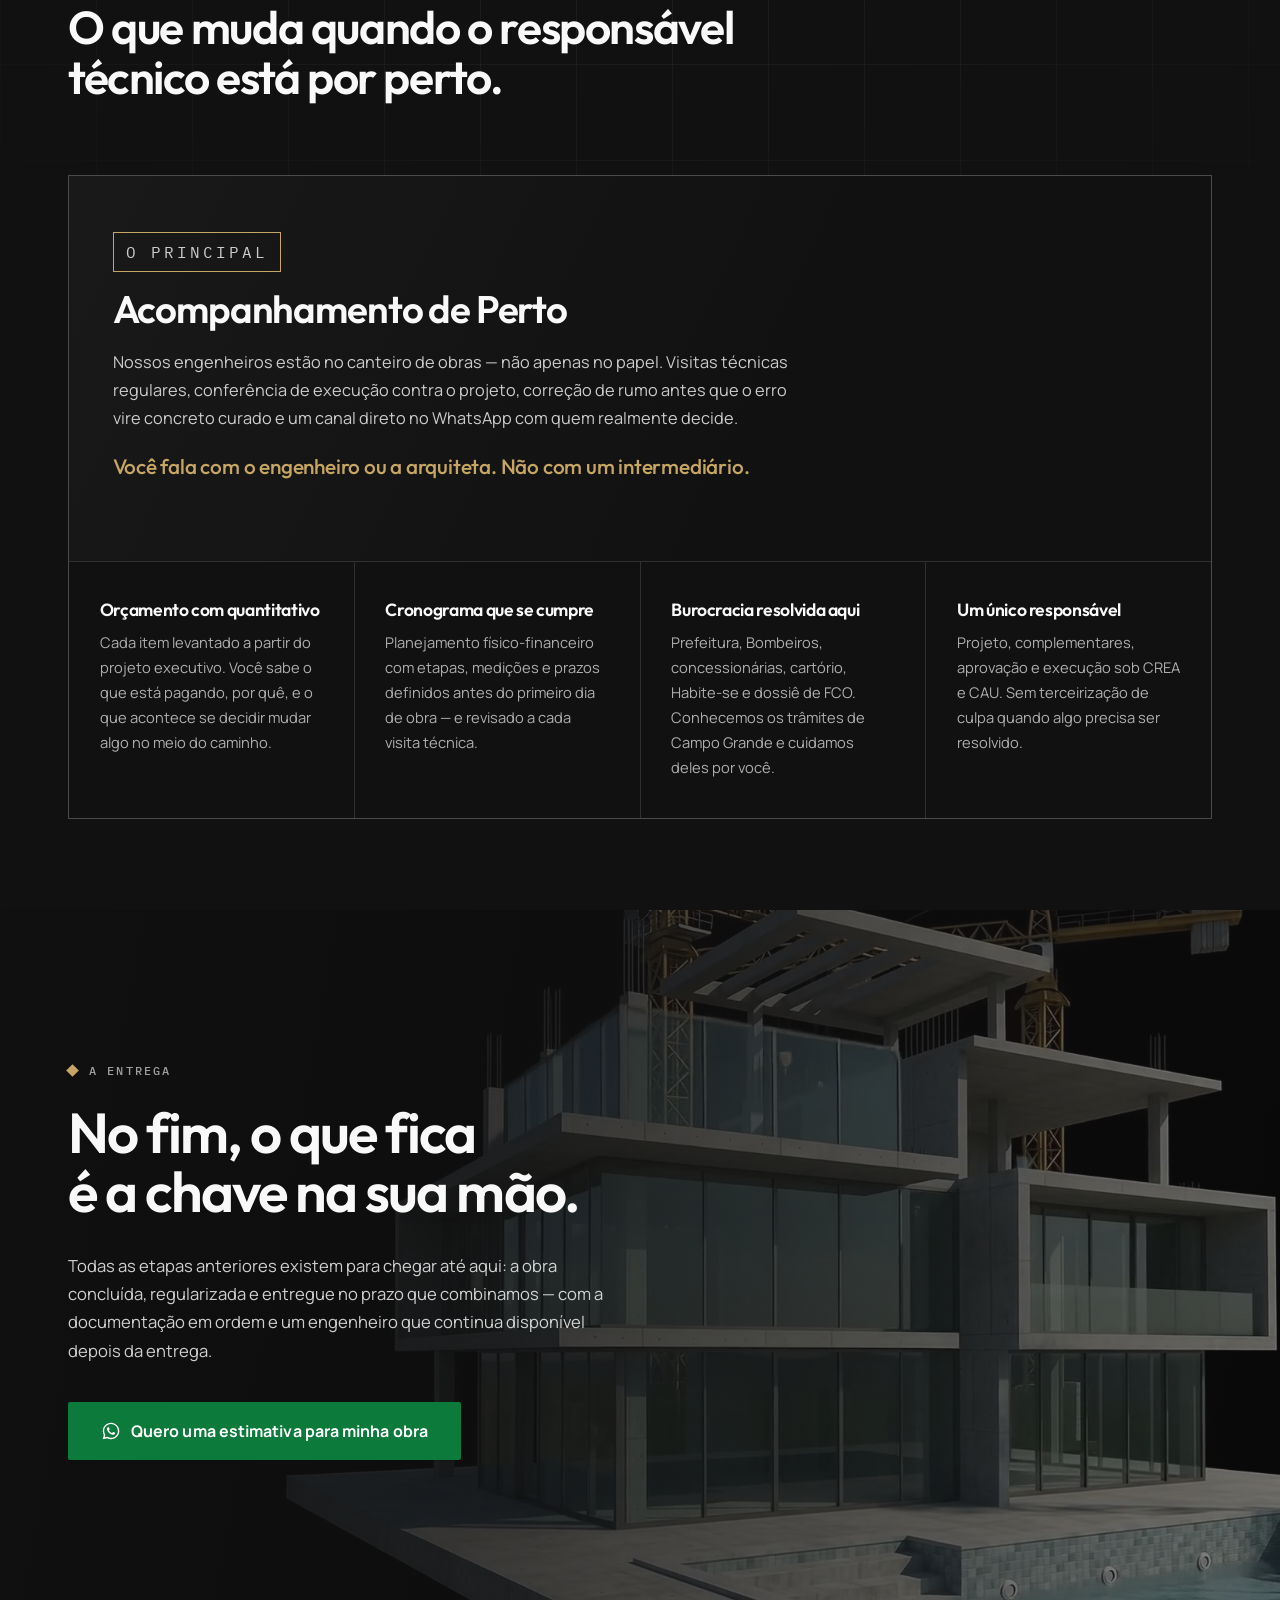
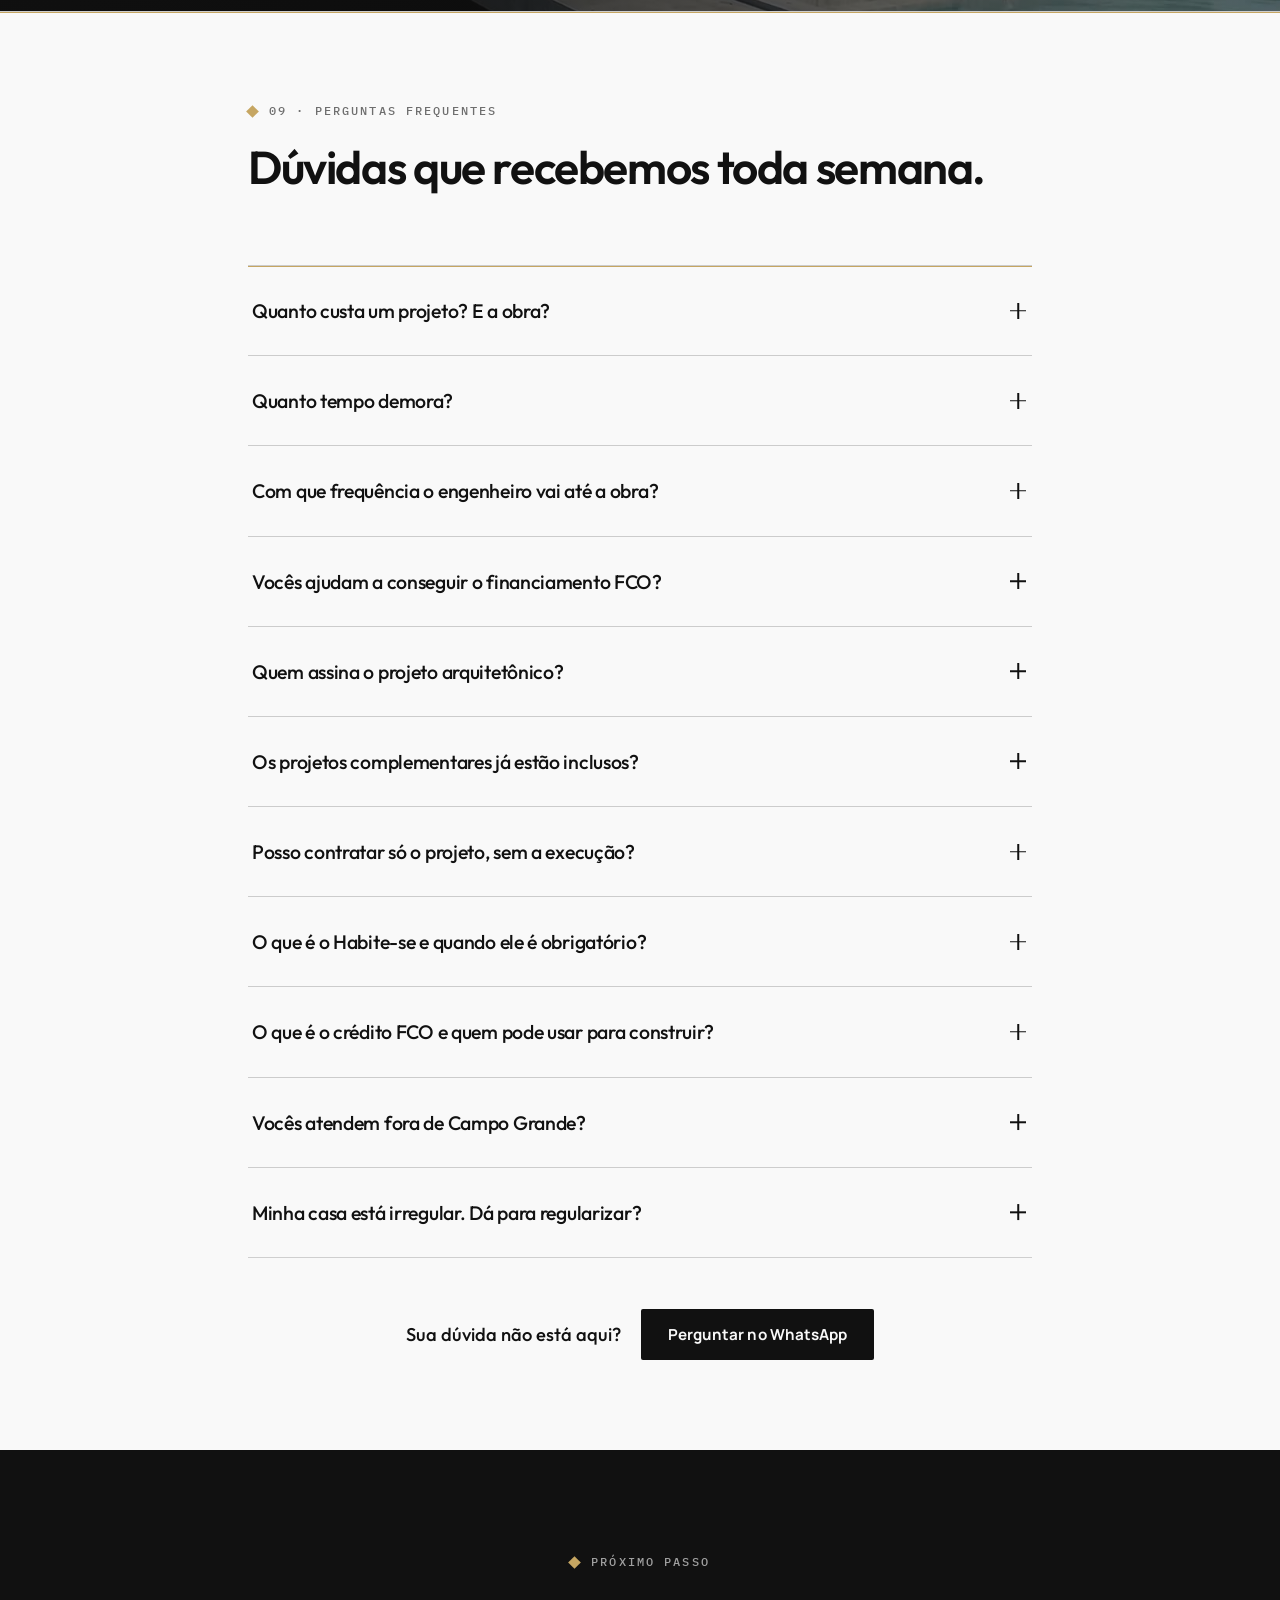
==== commit 014d4409: "feat: liga o site ao Instagram oficial e ao Perfil da Empresa no Google - sameAs do schema passa a i" ====
--- a/index.html
+++ b/index.html
@@ -247,7 +247,8 @@
         "RRT - Registro de Responsabilidade Técnica"
       ],
       "sameAs": [
-        "https://www.instagram.com/mp__engenharia"
+        "https://www.instagram.com/mp__engenharia/",
+        "https://www.google.com/search?kgmid=/g/11y__mkn0b"
       ],
       "employee": [
         {
@@ -1913,7 +1914,7 @@
           </li>
           <li>
             <span class="lbl">Instagram</span>
-            <a href="https://www.instagram.com/mp__engenharia" target="_blank" rel="noopener">@mp__engenharia</a>
+            <a href="https://www.instagram.com/mp__engenharia/" target="_blank" rel="noopener">@mp__engenharia</a>
           </li>
           <li>
             <span class="lbl">Endereço</span>
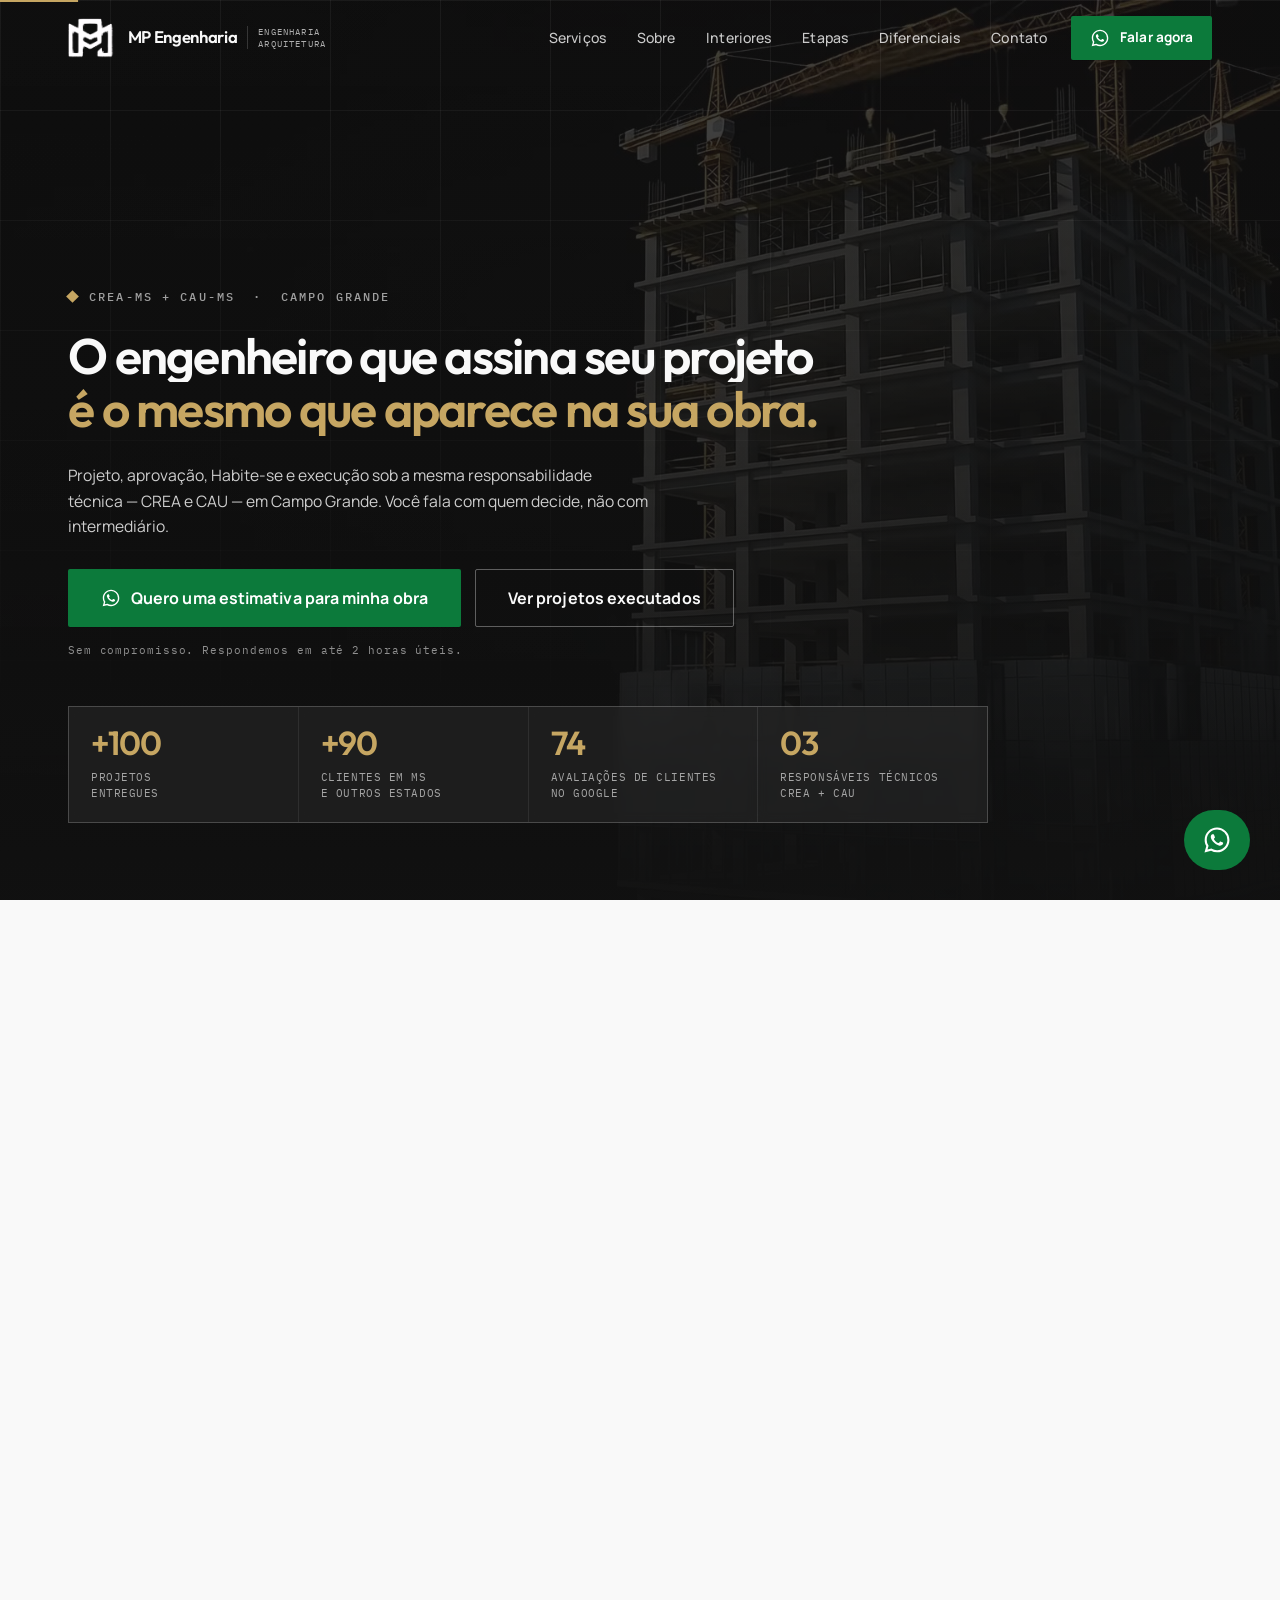
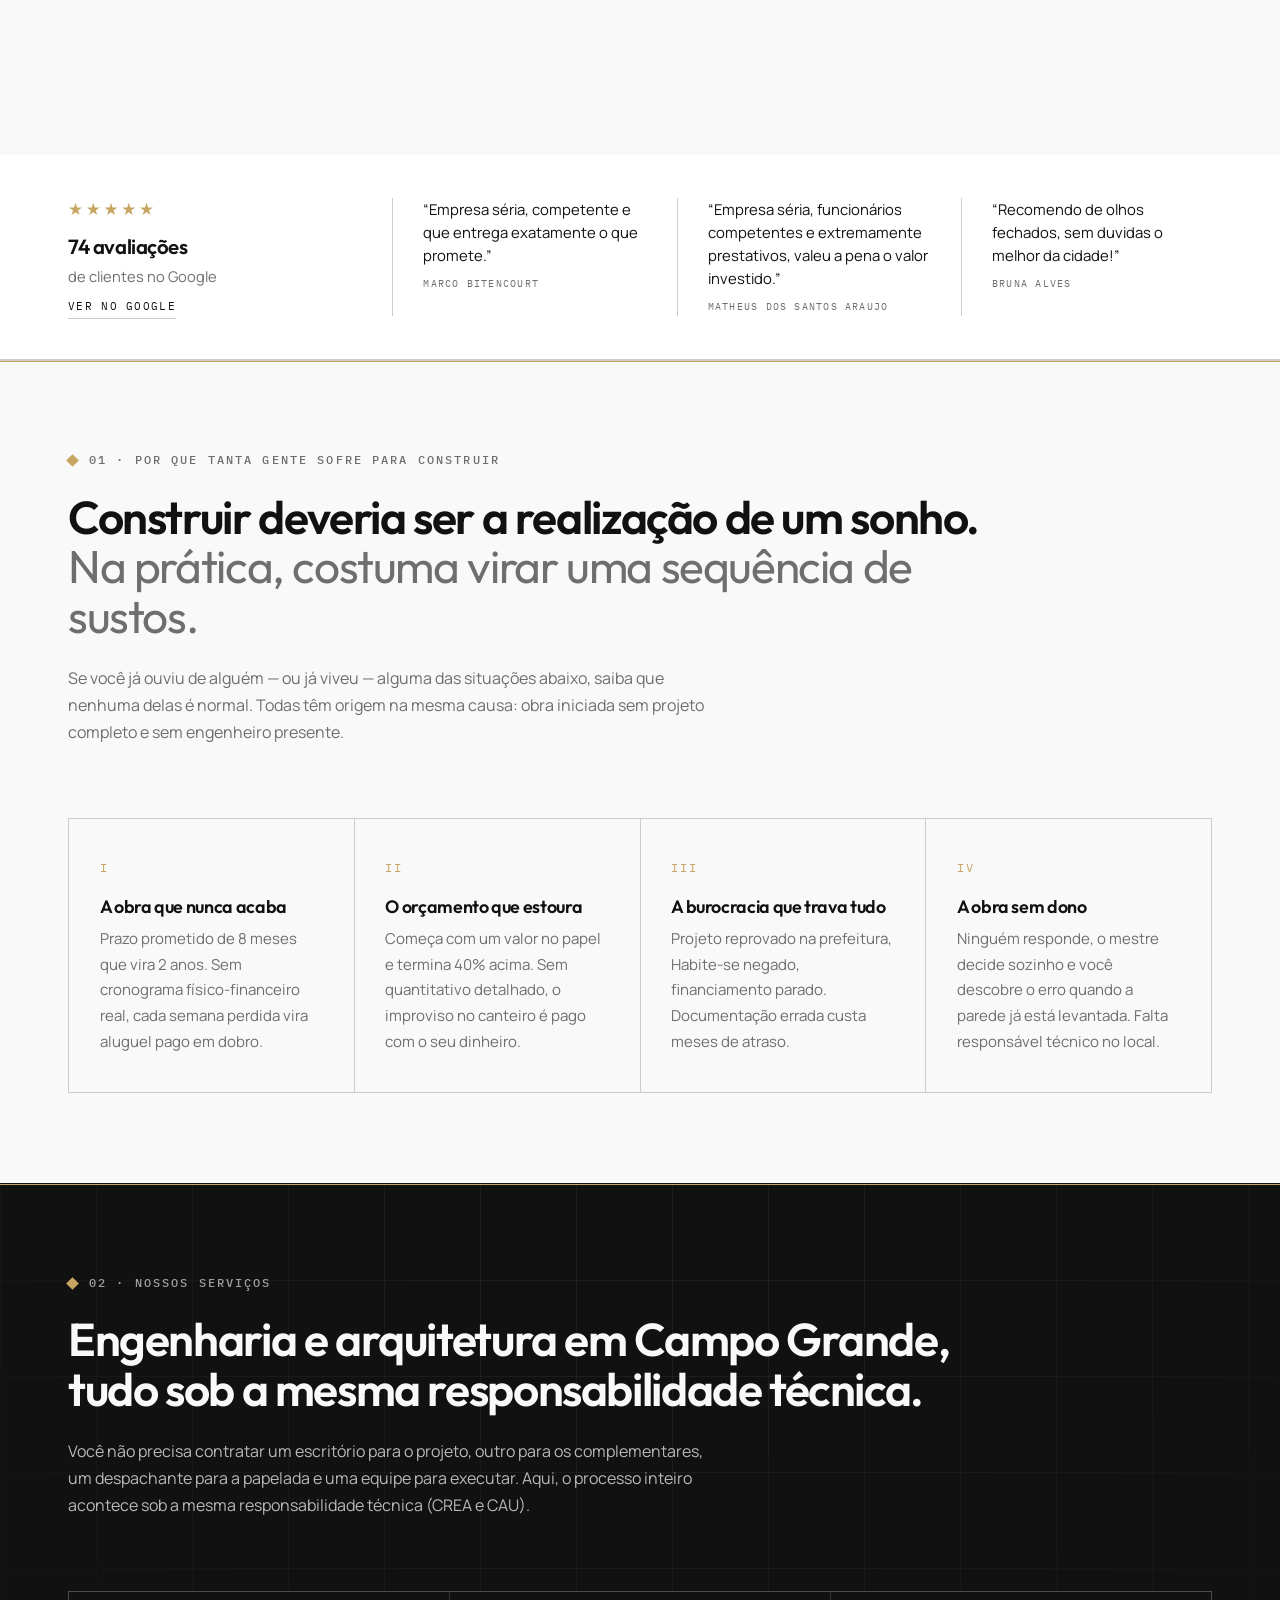
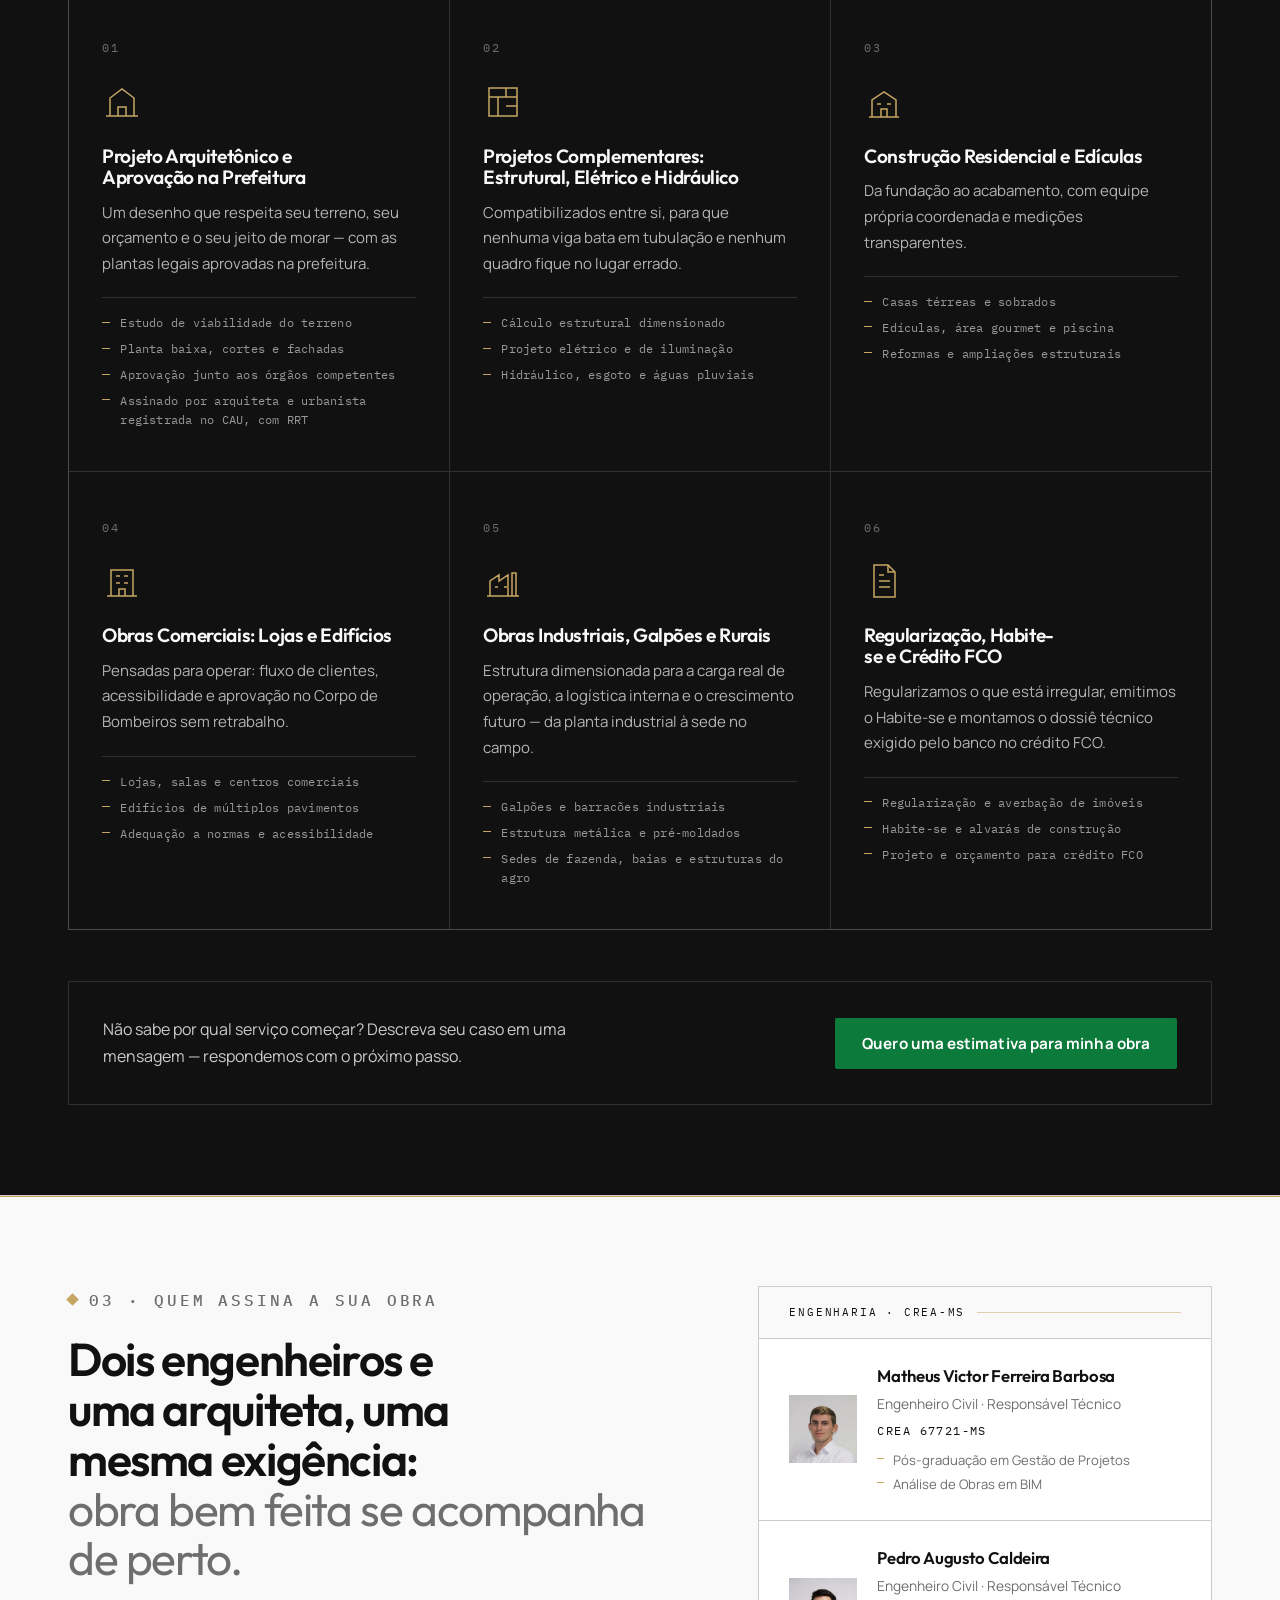
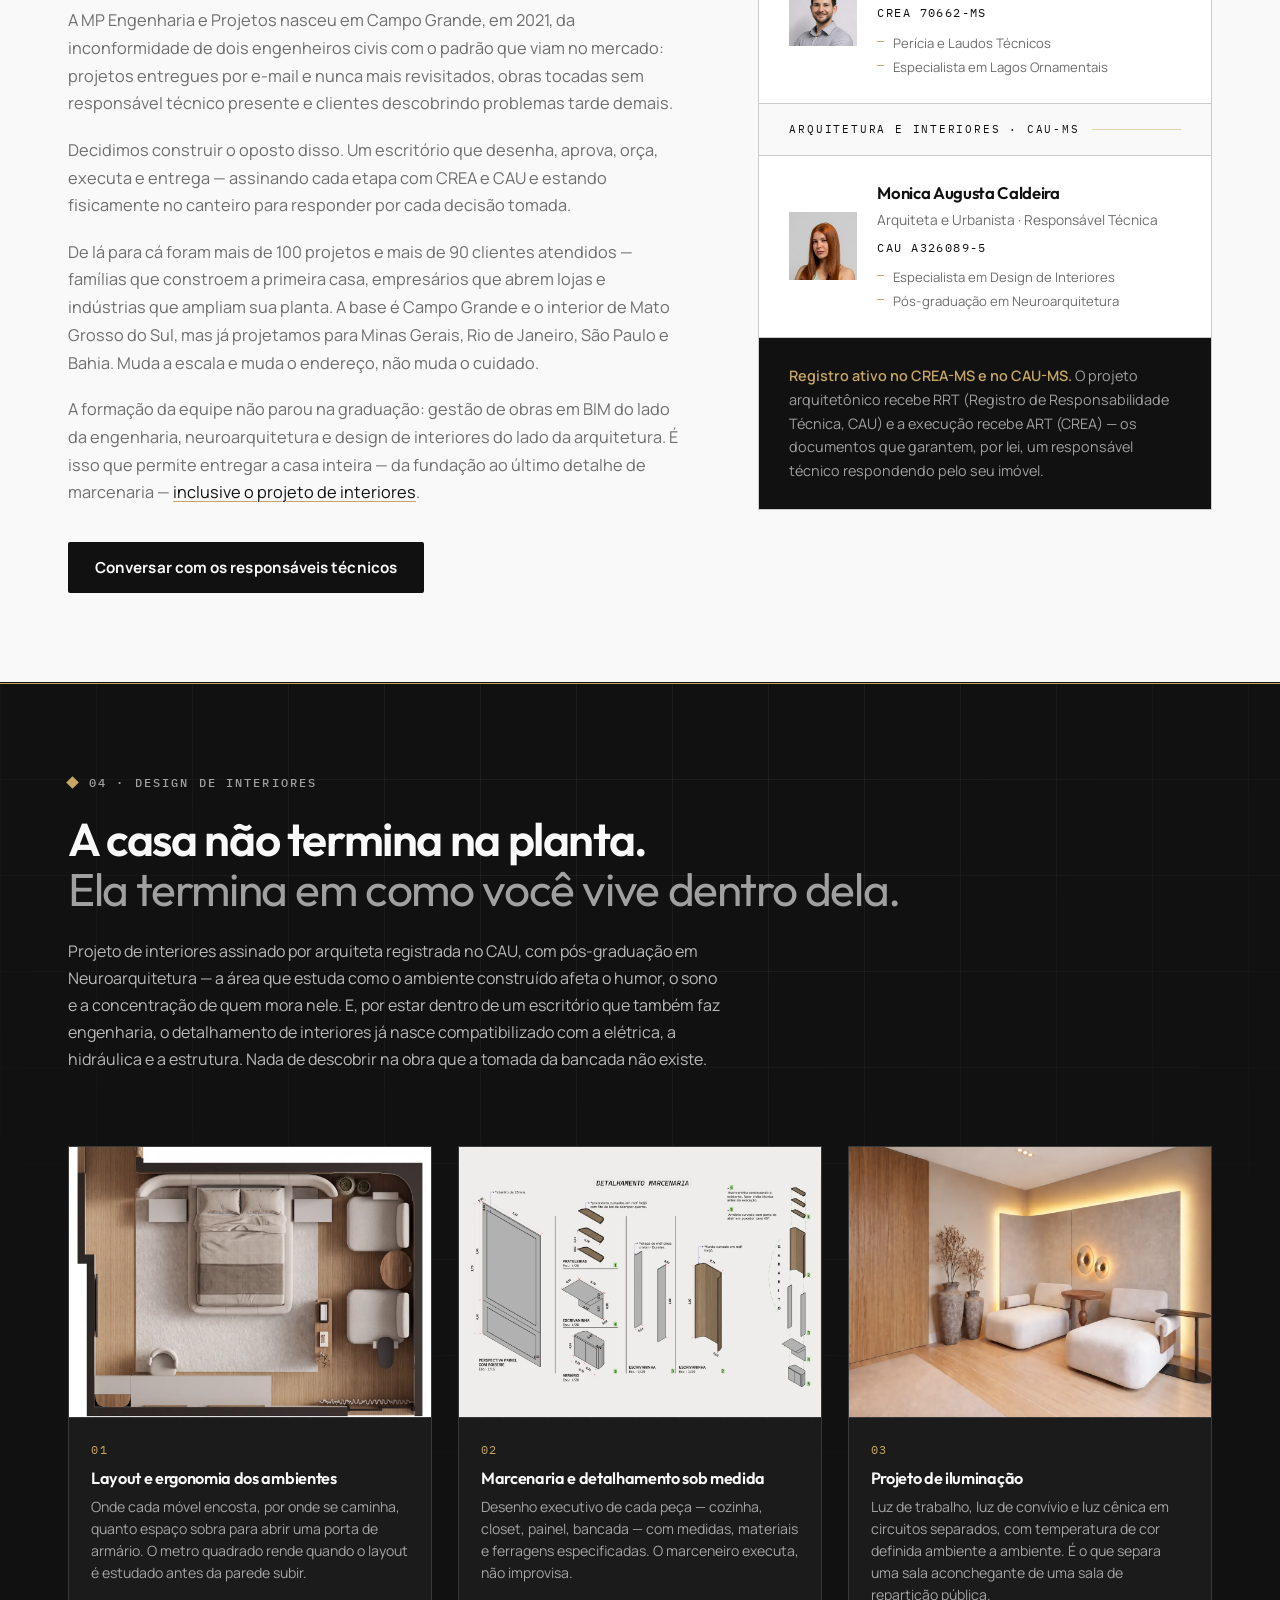
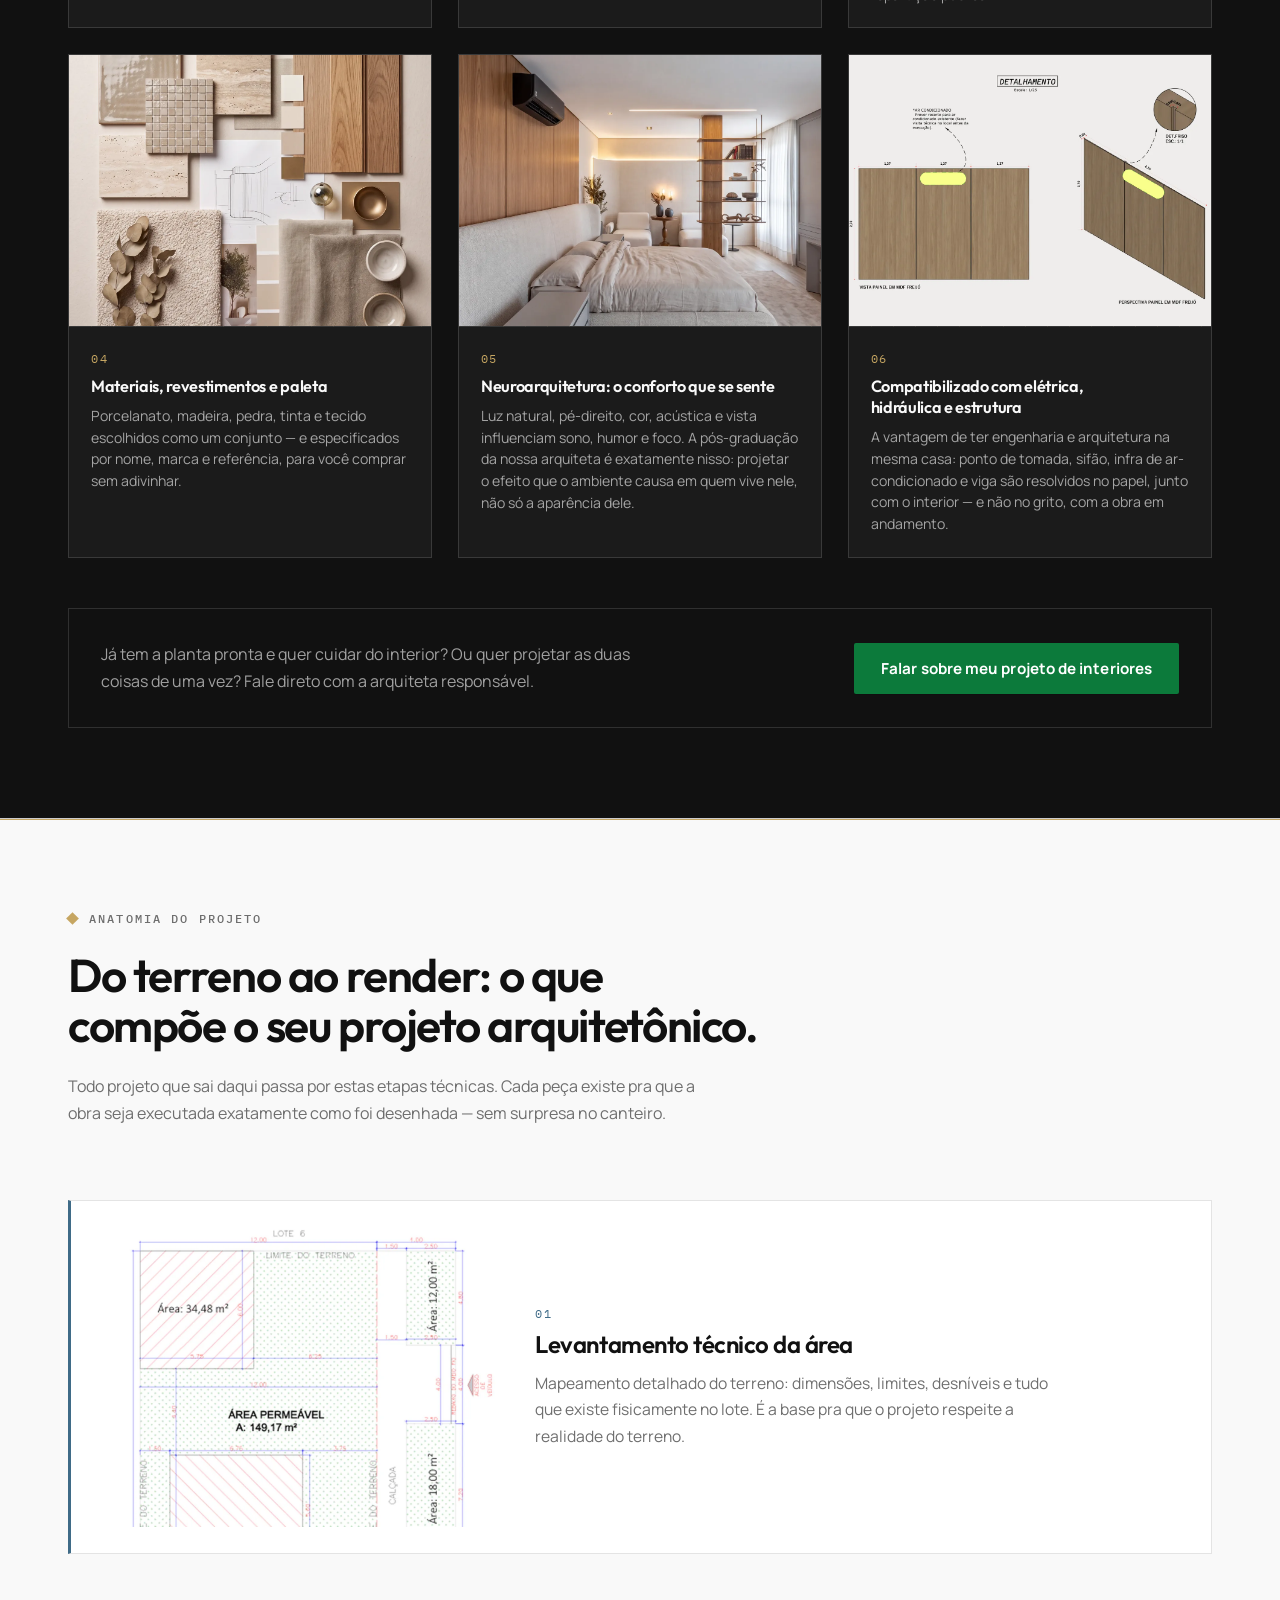
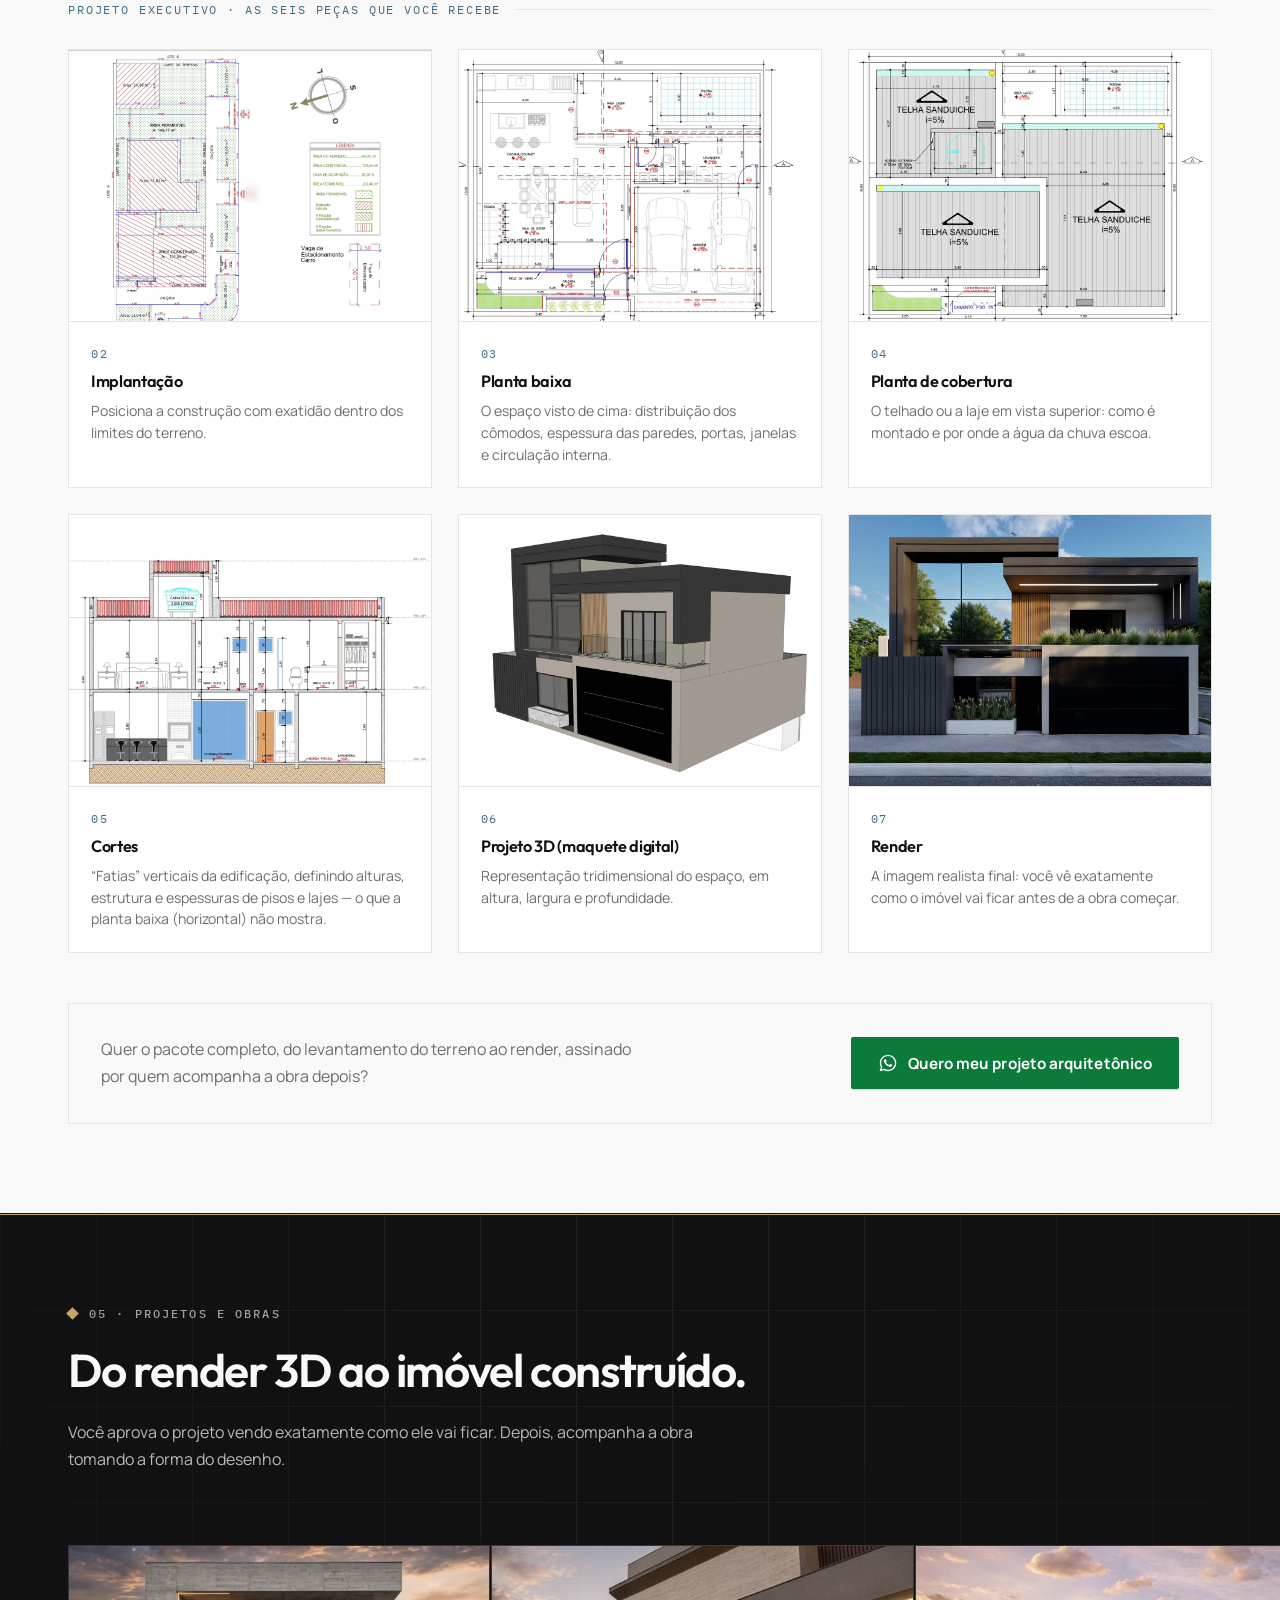
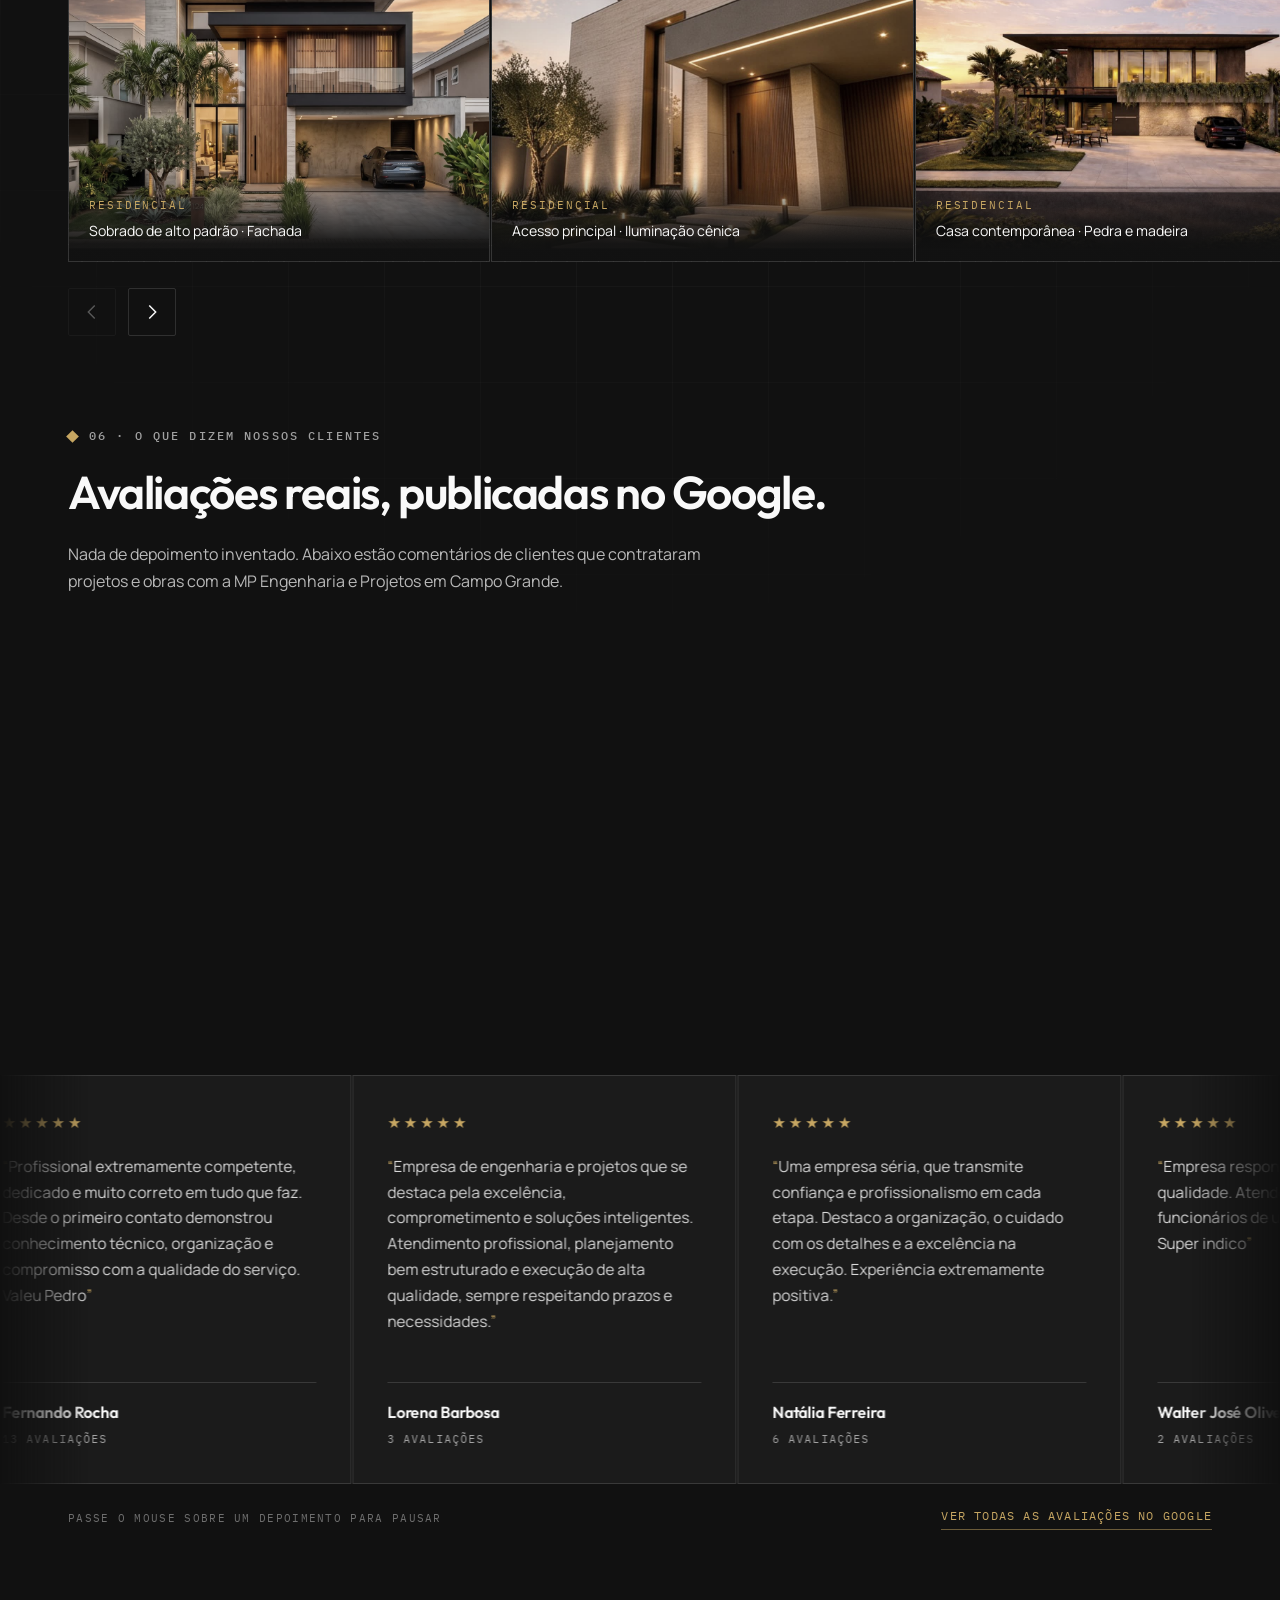
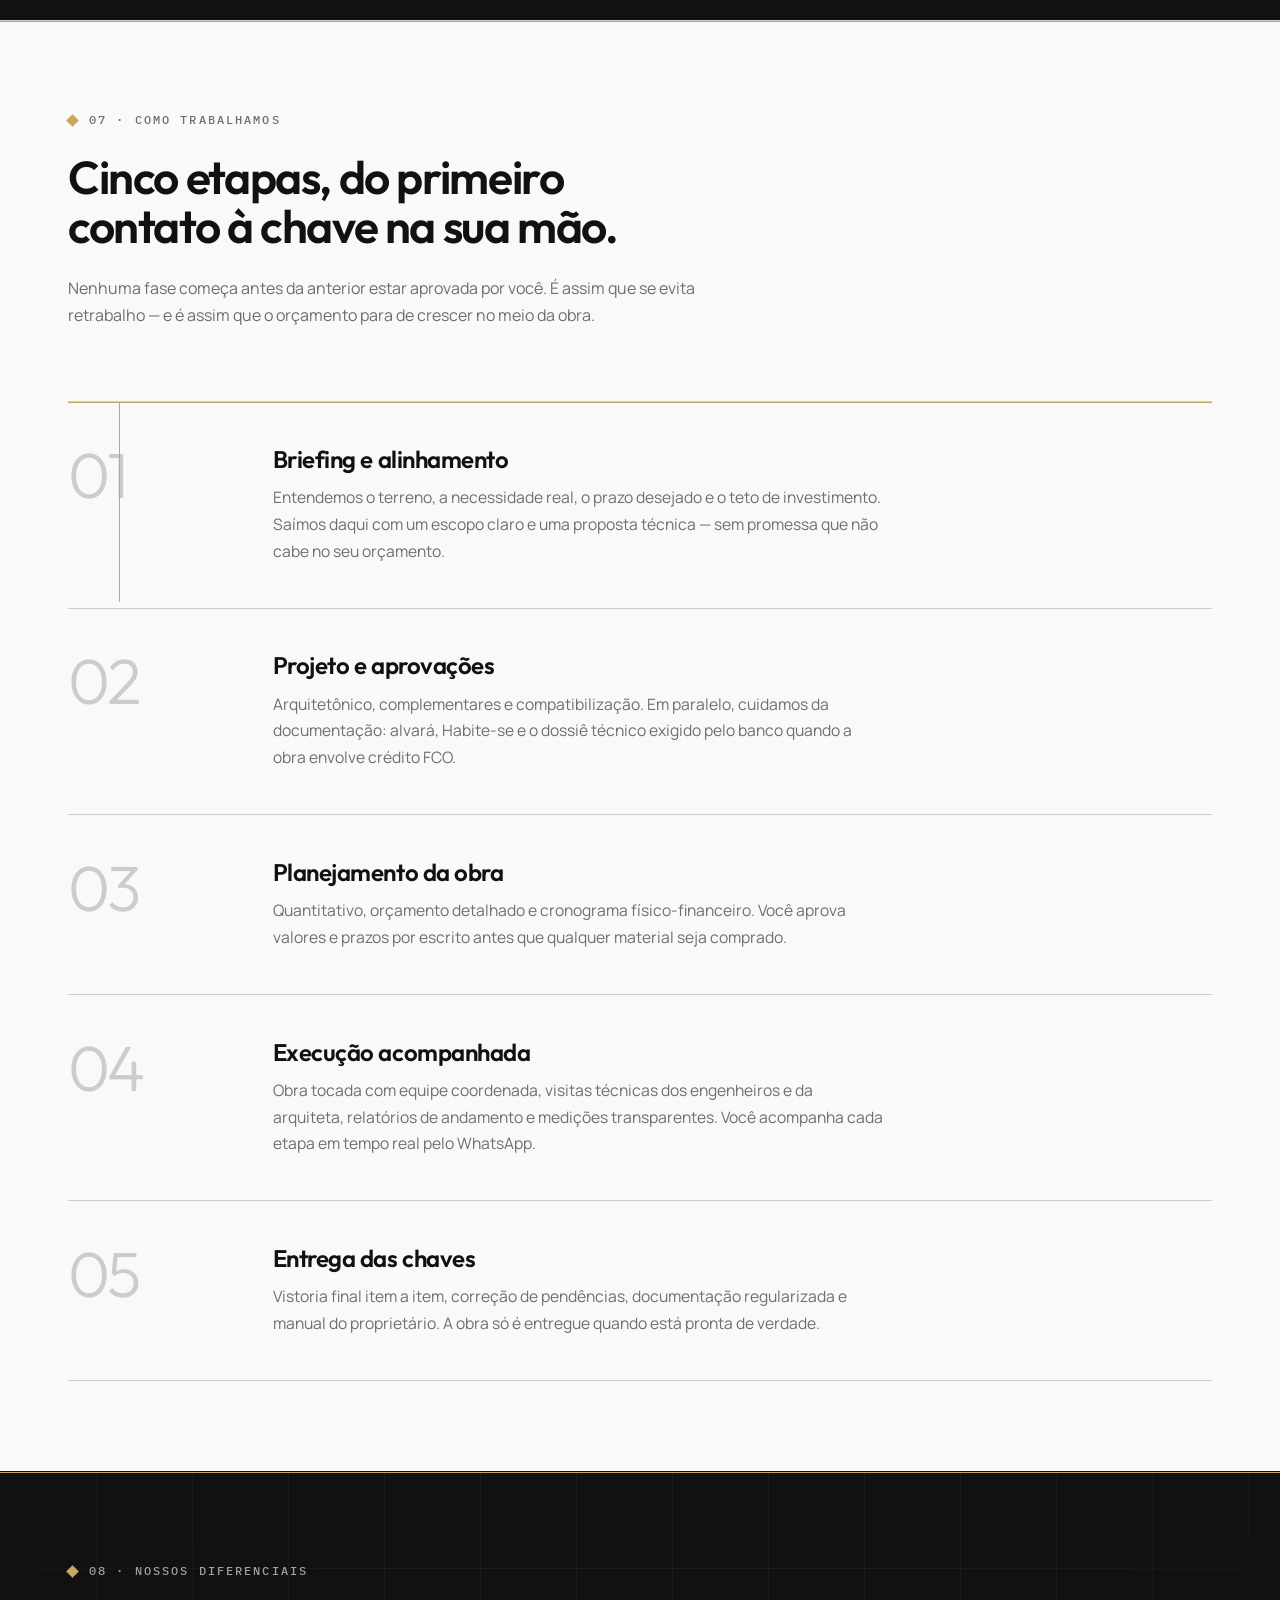
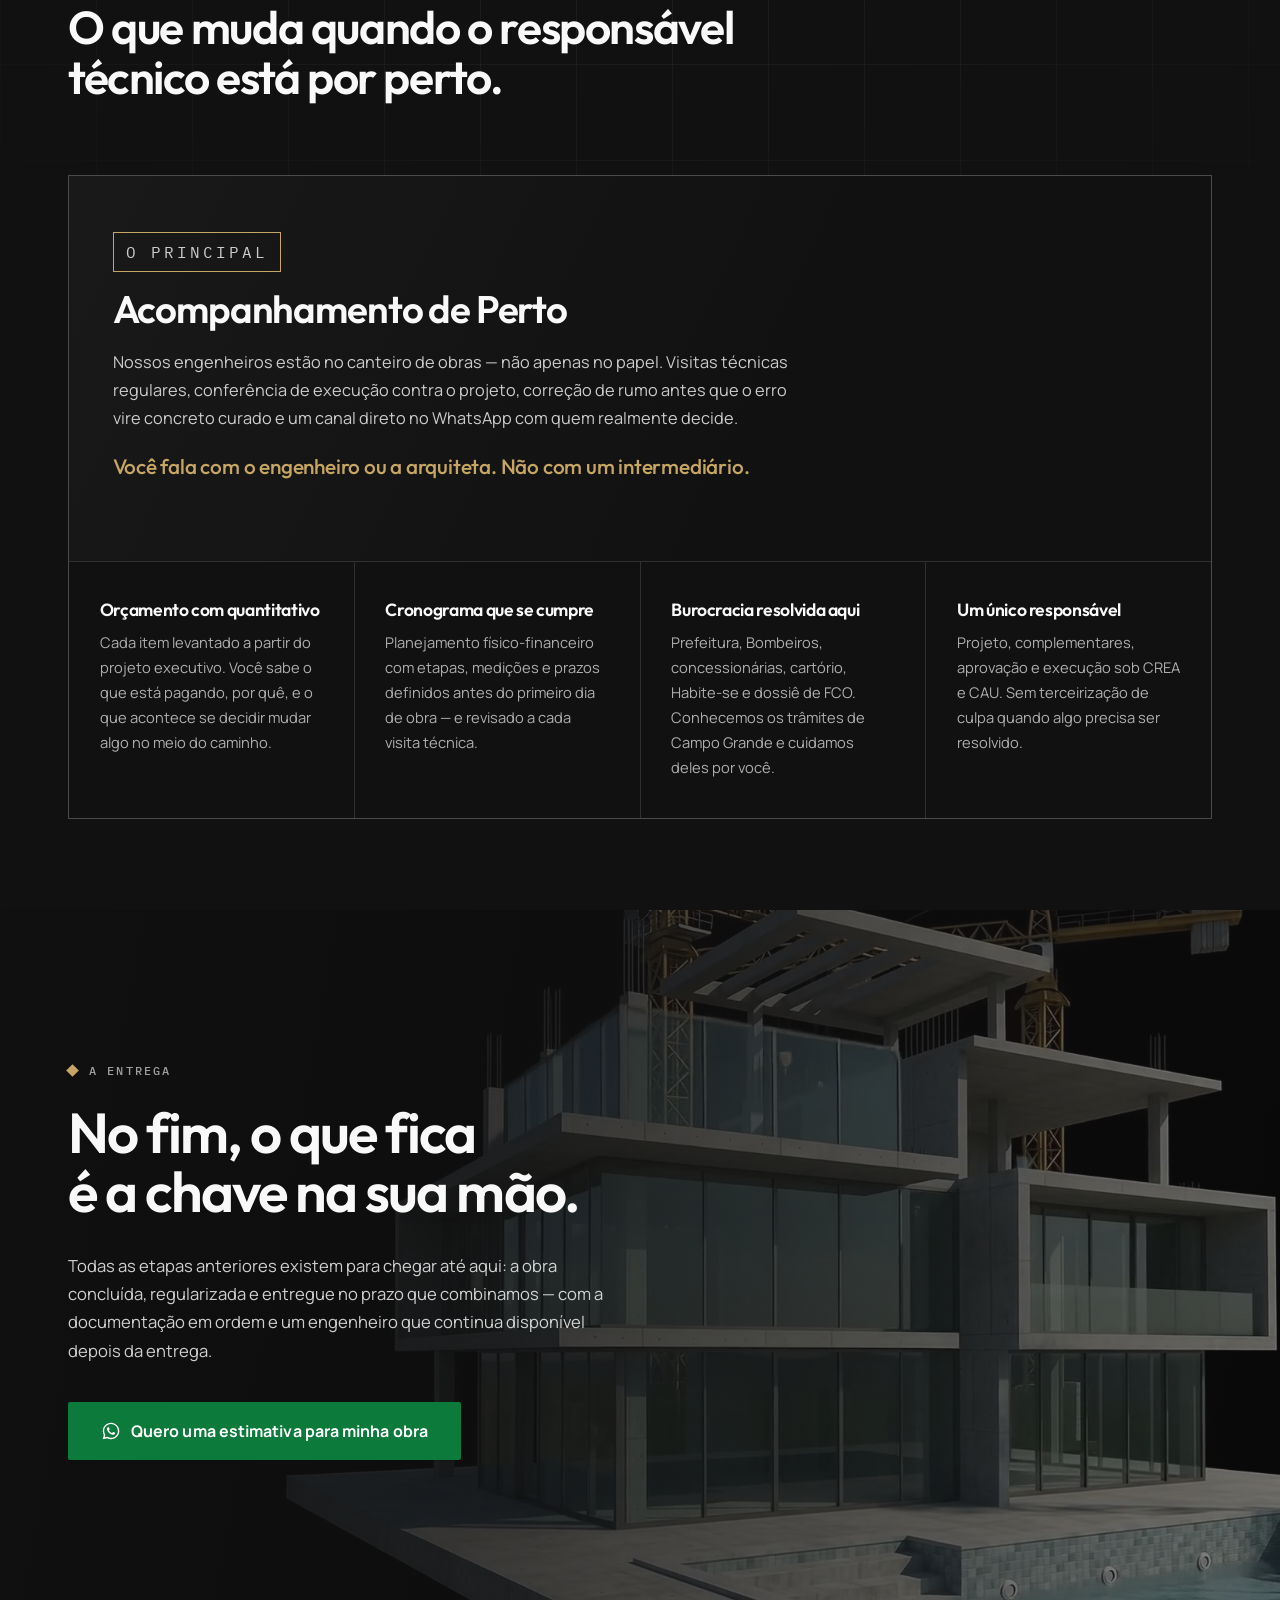
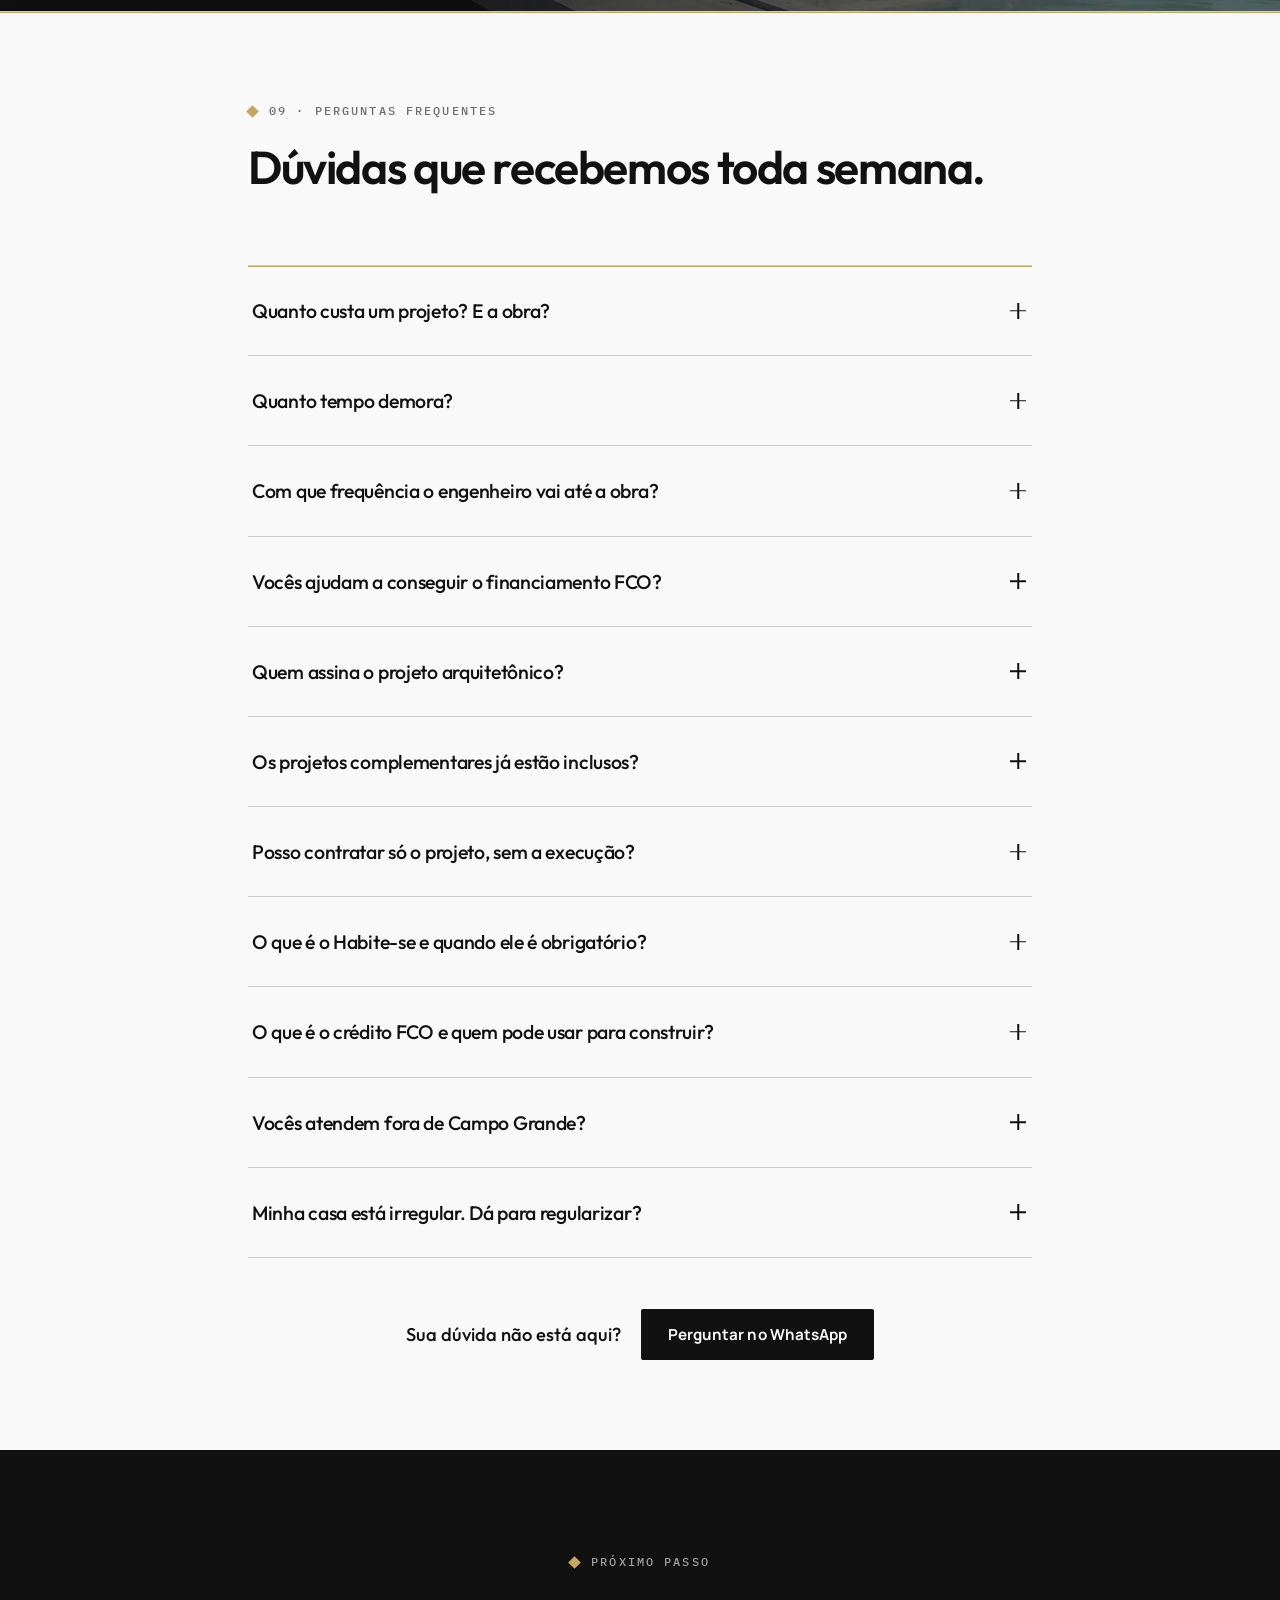
==== commit 1a257942: "feat: imagens em Interiores e Anatomia do Projeto, especialidades da equipe - 13 imagens (WebP 1200x" ====
--- a/index.html
+++ b/index.html
@@ -442,6 +442,11 @@
       "worksFor": {
         "@id": "https://www.mp-engenhariaarquitetura.com.br/#empresa"
       },
+      "knowsAbout": [
+        "Engenharia civil",
+        "Perícia e laudos técnicos",
+        "Lagos ornamentais"
+      ],
       "hasCredential": {
         "@type": "EducationalOccupationalCredential",
         "credentialCategory": "Registro profissional",
@@ -740,8 +745,10 @@
     <div class="proof-score">
       <div class="stars" aria-hidden="true">★★★★★</div>
       <p class="proof-count"><strong>74 avaliações</strong> de clientes no Google</p>
-      <!-- COLOQUE AQUI o link do perfil da empresa no Google -->
-      <a class="proof-link" href="https://www.google.com/search?q=MP+Engenharia+e+Projetos+Campo+Grande"
+      <!-- Perfil da Empresa no Google. O kgmid identifica a empresa; o "q" é o
+           mesmo que o link oficial de compartilhamento do Google envia e garante
+           que a busca encontre o perfil mesmo que o kgmid seja ignorado. -->
+      <a class="proof-link" href="https://www.google.com/search?kgmid=/g/11y__mkn0b&amp;q=MP+ENGENHARIA+E+PROJETOS"
          target="_blank" rel="noopener">Ver no Google</a>
     </div>
 
@@ -973,7 +980,8 @@
             <p class="member-role">Engenheiro Civil · Responsável Técnico</p>
             <p class="member-crea">CREA 67721-MS</p>
             <ul class="member-edu">
-              <li>Pós-graduação em Gestão de Projetos e Análise de Obras em BIM</li>
+              <li>Pós-graduação em Gestão de Projetos</li>
+              <li>Análise de Obras em BIM</li>
             </ul>
           </div>
         </article>
@@ -984,12 +992,10 @@
             <h3>Pedro Augusto Caldeira</h3>
             <p class="member-role">Engenheiro Civil · Responsável Técnico</p>
             <p class="member-crea">CREA 70662-MS</p>
-            <!-- PÓS-GRADUAÇÃO DO PEDRO · a informar.
-                 Quando tiver o dado, descomente o bloco abaixo e escreva a formação:
             <ul class="member-edu">
-              <li>Pós-graduação em ______</li>
+              <li>Perícia e Laudos Técnicos</li>
+              <li>Especialista em Lagos Ornamentais</li>
             </ul>
-            -->
           </div>
         </article>
 
@@ -1052,7 +1058,7 @@
 
       <article class="int-card">
         <div class="int-media">
-          <!-- IMAGEM · cole um <img> aqui. Ex.: <img src="assets/img/int-layout.jpg" alt="Estudo de layout de ambientes" loading="lazy" width="1200" height="900"> -->
+          <img src="assets/img/int-layout.webp" alt="Planta humanizada de suíte vista de cima, com cama, poltronas, escrivaninha e circulação entre os móveis" loading="lazy" width="1200" height="900">
           <svg class="int-ico" viewBox="0 0 24 24" aria-hidden="true">
             <path d="M3 4h18v16H3z M3 12h9 M12 4v16 M15.5 15.5h3 M15.5 18h3" fill="none" stroke="currentColor" stroke-width="1.4"/>
           </svg>
@@ -1067,7 +1073,7 @@
 
       <article class="int-card">
         <div class="int-media">
-          <!-- IMAGEM · cole um <img> aqui. Ex.: <img src="assets/img/int-marcenaria.jpg" alt="Detalhamento de marcenaria sob medida" loading="lazy" width="1200" height="900"> -->
+          <img src="assets/img/int-marcenaria.webp" alt="Prancha de detalhamento de marcenaria com painel em boiserie, prateleiras curvas, escrivaninha e armário cotados" loading="lazy" width="1200" height="900">
           <svg class="int-ico" viewBox="0 0 24 24" aria-hidden="true">
             <path d="M4 3h16v18H4z M4 9h16 M4 15h16 M11 5.6h2 M11 11.6h2 M11 17.6h2" fill="none" stroke="currentColor" stroke-width="1.4"/>
           </svg>
@@ -1082,7 +1088,7 @@
 
       <article class="int-card">
         <div class="int-media">
-          <!-- IMAGEM · cole um <img> aqui. Ex.: <img src="assets/img/int-iluminacao.jpg" alt="Projeto de iluminação de interiores" loading="lazy" width="1200" height="900"> -->
+          <img src="assets/img/int-iluminacao.webp" alt="Lounge com fita de LED embutida no painel, arandelas douradas e luz quente indireta" loading="lazy" width="1200" height="900">
           <svg class="int-ico" viewBox="0 0 24 24" aria-hidden="true">
             <path d="M9 17h6 M10 20h4 M12 3a6 6 0 0 1 3.5 10.9V17h-7v-3.1A6 6 0 0 1 12 3z" fill="none" stroke="currentColor" stroke-width="1.4"/>
           </svg>
@@ -1098,7 +1104,7 @@
 
       <article class="int-card">
         <div class="int-media">
-          <!-- IMAGEM · cole um <img> aqui. Ex.: <img src="assets/img/int-materiais.jpg" alt="Paleta de materiais e revestimentos" loading="lazy" width="1200" height="900"> -->
+          <img src="assets/img/int-materiais.webp" alt="Paleta de materiais com travertino, pastilhas, amostras de madeira, tecidos e tons de tinta em bege" loading="lazy" width="1200" height="900">
           <svg class="int-ico" viewBox="0 0 24 24" aria-hidden="true">
             <path d="M3 4h8v8H3z M13 4h8v8h-8z M3 14h8v6H3z M13 14h8v6h-8z" fill="none" stroke="currentColor" stroke-width="1.4"/>
           </svg>
@@ -1113,7 +1119,7 @@
 
       <article class="int-card">
         <div class="int-media">
-          <!-- IMAGEM · cole um <img> aqui. Ex.: <img src="assets/img/int-neuroarquitetura.jpg" alt="Ambiente projetado com princípios de neuroarquitetura" loading="lazy" width="1200" height="900"> -->
+          <img src="assets/img/int-neuroarquitetura.webp" alt="Suíte com painel de madeira, iluminação quente indireta, estante vazada e luz natural filtrada pela cortina" loading="lazy" width="1200" height="900">
           <svg class="int-ico" viewBox="0 0 24 24" aria-hidden="true">
             <path d="M12 4.2a3.2 3.2 0 0 0-5.6 2.1A3 3 0 0 0 5 11.4a3 3 0 0 0 1.7 4.8A3 3 0 0 0 12 19zM12 4.2a3.2 3.2 0 0 1 5.6 2.1A3 3 0 0 1 19 11.4a3 3 0 0 1-1.7 4.8A3 3 0 0 1 12 19z M12 4.2V19" fill="none" stroke="currentColor" stroke-width="1.4"/>
           </svg>
@@ -1129,7 +1135,7 @@
 
       <article class="int-card">
         <div class="int-media">
-          <!-- IMAGEM · cole um <img> aqui. Ex.: <img src="assets/img/int-compatibilizacao.jpg" alt="Compatibilização de interiores com projetos complementares" loading="lazy" width="1200" height="900"> -->
+          <img src="assets/img/int-compatibilizacao.webp" alt="Detalhamento de painel em MDF freijó com recorte previsto para o ar-condicionado" loading="lazy" width="1200" height="900">
           <svg class="int-ico" viewBox="0 0 24 24" aria-hidden="true">
             <path d="M5 5h6v6H5z M13 13h6v6h-6z M11 8h4a2 2 0 0 1 2 2v3" fill="none" stroke="currentColor" stroke-width="1.4"/>
           </svg>
@@ -1182,8 +1188,8 @@
     <!-- Destaque: ponto de partida de todo projeto -->
     <div class="anat-lead">
       <div class="anat-media">
-        <!-- IMAGEM · cole um <img> aqui que ele cobre o marcador sozinho. Exemplo:
-             <img src="assets/img/anat-levantamento.jpg" alt="Levantamento técnico do terreno" loading="lazy" width="1200" height="900"> -->
+        <!-- PROVISÓRIA: recorte da implantação, até a equipe definir uma foto de levantamento. -->
+        <img src="assets/img/anat-levantamento.webp" alt="Levantamento do terreno com limites do lote, cotas, área permeável e calçada" loading="lazy" width="1200" height="900">
         <svg class="anat-ico" viewBox="0 0 24 24" aria-hidden="true">
           <path d="M3.5 7 10 4l10.5 2.5-1.5 8.5-13 1z M2 20h20 M2 18.4v3.2 M22 18.4v3.2" fill="none" stroke="currentColor" stroke-width="1.4"/>
         </svg>
@@ -1203,7 +1209,7 @@
       <ol class="anat-grid" start="2">
         <li class="anat-card">
           <div class="anat-media">
-            <!-- IMAGEM · cole um <img> aqui. Ex.: <img src="assets/img/anat-implantacao.jpg" alt="Planta de implantação" loading="lazy" width="1200" height="900"> -->
+            <img src="assets/img/anat-implantacao.webp" alt="Planta de implantação com limites do terreno, área construída, área permeável e quadro de áreas" loading="lazy" width="1200" height="900">
             <svg class="anat-ico" viewBox="0 0 24 24" aria-hidden="true">
               <path d="M3 4h18v16H3z M8 9h8v7H8z" fill="none" stroke="currentColor" stroke-width="1.4"/>
             </svg>
@@ -1217,7 +1223,7 @@
 
         <li class="anat-card">
           <div class="anat-media">
-            <!-- IMAGEM · cole um <img> aqui. Ex.: <img src="assets/img/anat-planta-baixa.jpg" alt="Planta baixa" loading="lazy" width="1200" height="900"> -->
+            <img src="assets/img/anat-planta-baixa.webp" alt="Planta baixa do pavimento térreo com cozinha gourmet, sala, lavabo, lavanderia, garagem e piscina" loading="lazy" width="1200" height="900">
             <svg class="anat-ico" viewBox="0 0 24 24" aria-hidden="true">
               <path d="M3 4h18v16H3z M3 13h8 M11 4v16 M15 20a4 4 0 0 0 4-4" fill="none" stroke="currentColor" stroke-width="1.4"/>
             </svg>
@@ -1232,7 +1238,7 @@
 
         <li class="anat-card">
           <div class="anat-media">
-            <!-- IMAGEM · cole um <img> aqui. Ex.: <img src="assets/img/anat-cobertura.jpg" alt="Planta de cobertura" loading="lazy" width="1200" height="900"> -->
+            <img src="assets/img/anat-cobertura.webp" alt="Planta de cobertura com telhas sanduíche, inclinações, calhas e descidas de águas pluviais" loading="lazy" width="1200" height="900">
             <svg class="anat-ico" viewBox="0 0 24 24" aria-hidden="true">
               <path d="M3 5h18v14H3z M3 12h18 M8 10V7.4 M6.9 8.5 8 7.4l1.1 1.1 M16 14v2.6 M14.9 15.5 16 16.6l1.1-1.1" fill="none" stroke="currentColor" stroke-width="1.4"/>
             </svg>
@@ -1247,7 +1253,7 @@
 
         <li class="anat-card">
           <div class="anat-media">
-            <!-- IMAGEM · cole um <img> aqui. Ex.: <img src="assets/img/anat-cortes.jpg" alt="Corte da edificação" loading="lazy" width="1200" height="900"> -->
+            <img src="assets/img/anat-cortes.webp" alt="Corte da residência mostrando alturas dos pavimentos, lajes, telhado e caixa d’água" loading="lazy" width="1200" height="900">
             <svg class="anat-ico" viewBox="0 0 24 24" aria-hidden="true">
               <path d="M4 20V9l8-5 8 5v11 M4 14h16 M4 20h16" fill="none" stroke="currentColor" stroke-width="1.4"/>
               <path d="M12 2v20" fill="none" stroke="currentColor" stroke-width="1.4" stroke-dasharray="2 2"/>
@@ -1263,7 +1269,7 @@
 
         <li class="anat-card">
           <div class="anat-media">
-            <!-- IMAGEM · cole um <img> aqui. Ex.: <img src="assets/img/anat-3d.jpg" alt="Maquete digital 3D" loading="lazy" width="1200" height="900"> -->
+            <img src="assets/img/anat-3d.webp" alt="Maquete digital 3D de sobrado contemporâneo com fachada em pele de vidro e painel ripado" loading="lazy" width="1200" height="900">
             <svg class="anat-ico" viewBox="0 0 24 24" aria-hidden="true">
               <path d="M12 2.5 3.5 7.2v9.6L12 21.5l8.5-4.7V7.2z M3.5 7.2 12 12l8.5-4.8 M12 12v9.5" fill="none" stroke="currentColor" stroke-width="1.4"/>
             </svg>
@@ -1277,7 +1283,7 @@
 
         <li class="anat-card">
           <div class="anat-media">
-            <!-- IMAGEM · cole um <img> aqui. Ex.: <img src="assets/img/anat-render.jpg" alt="Render realista do projeto" loading="lazy" width="1200" height="900"> -->
+            <img src="assets/img/anat-render.webp" alt="Render realista da fachada de sobrado contemporâneo com painel ripado em madeira e paisagismo" loading="lazy" width="1200" height="900">
             <svg class="anat-ico" viewBox="0 0 24 24" aria-hidden="true">
               <path d="M3 5h18v14H3z M6 16l4-4.5 2.6 3 2-2.2L18 16" fill="none" stroke="currentColor" stroke-width="1.4"/>
               <circle cx="8.6" cy="9.2" r="1.3" fill="none" stroke="currentColor" stroke-width="1.4"/>
@@ -1519,8 +1525,10 @@
 
     <div class="shell quotes-nav">
       <p class="marquee-hint">Passe o mouse sobre um depoimento para pausar</p>
-      <!-- COLOQUE AQUI o link do perfil da empresa no Google -->
-      <a class="quotes-link" href="https://www.google.com/search?q=MP+Engenharia+e+Projetos+Campo+Grande" target="_blank" rel="noopener">
+      <!-- Perfil da Empresa no Google. O kgmid identifica a empresa; o "q" é o
+           mesmo que o link oficial de compartilhamento do Google envia e garante
+           que a busca encontre o perfil mesmo que o kgmid seja ignorado. -->
+      <a class="quotes-link" href="https://www.google.com/search?kgmid=/g/11y__mkn0b&amp;q=MP+ENGENHARIA+E+PROJETOS" target="_blank" rel="noopener">
         Ver todas as avaliações no Google
       </a>
     </div>
--- a/assets/css/style.css
+++ b/assets/css/style.css
@@ -1095,6 +1095,7 @@
   width: 100%;
   height: 100%;
   object-fit: cover;
+  z-index: 1; /* o opacity do ícone o colocaria por cima da foto */
 }
 .int-media .int-ico {
   width: 34px;
@@ -1292,6 +1293,7 @@
   width: 100%;
   height: 100%;
   object-fit: cover;
+  z-index: 1; /* o opacity do ícone o colocaria por cima da foto */
 }
 .anat-media .anat-ico {
   width: 34px;
